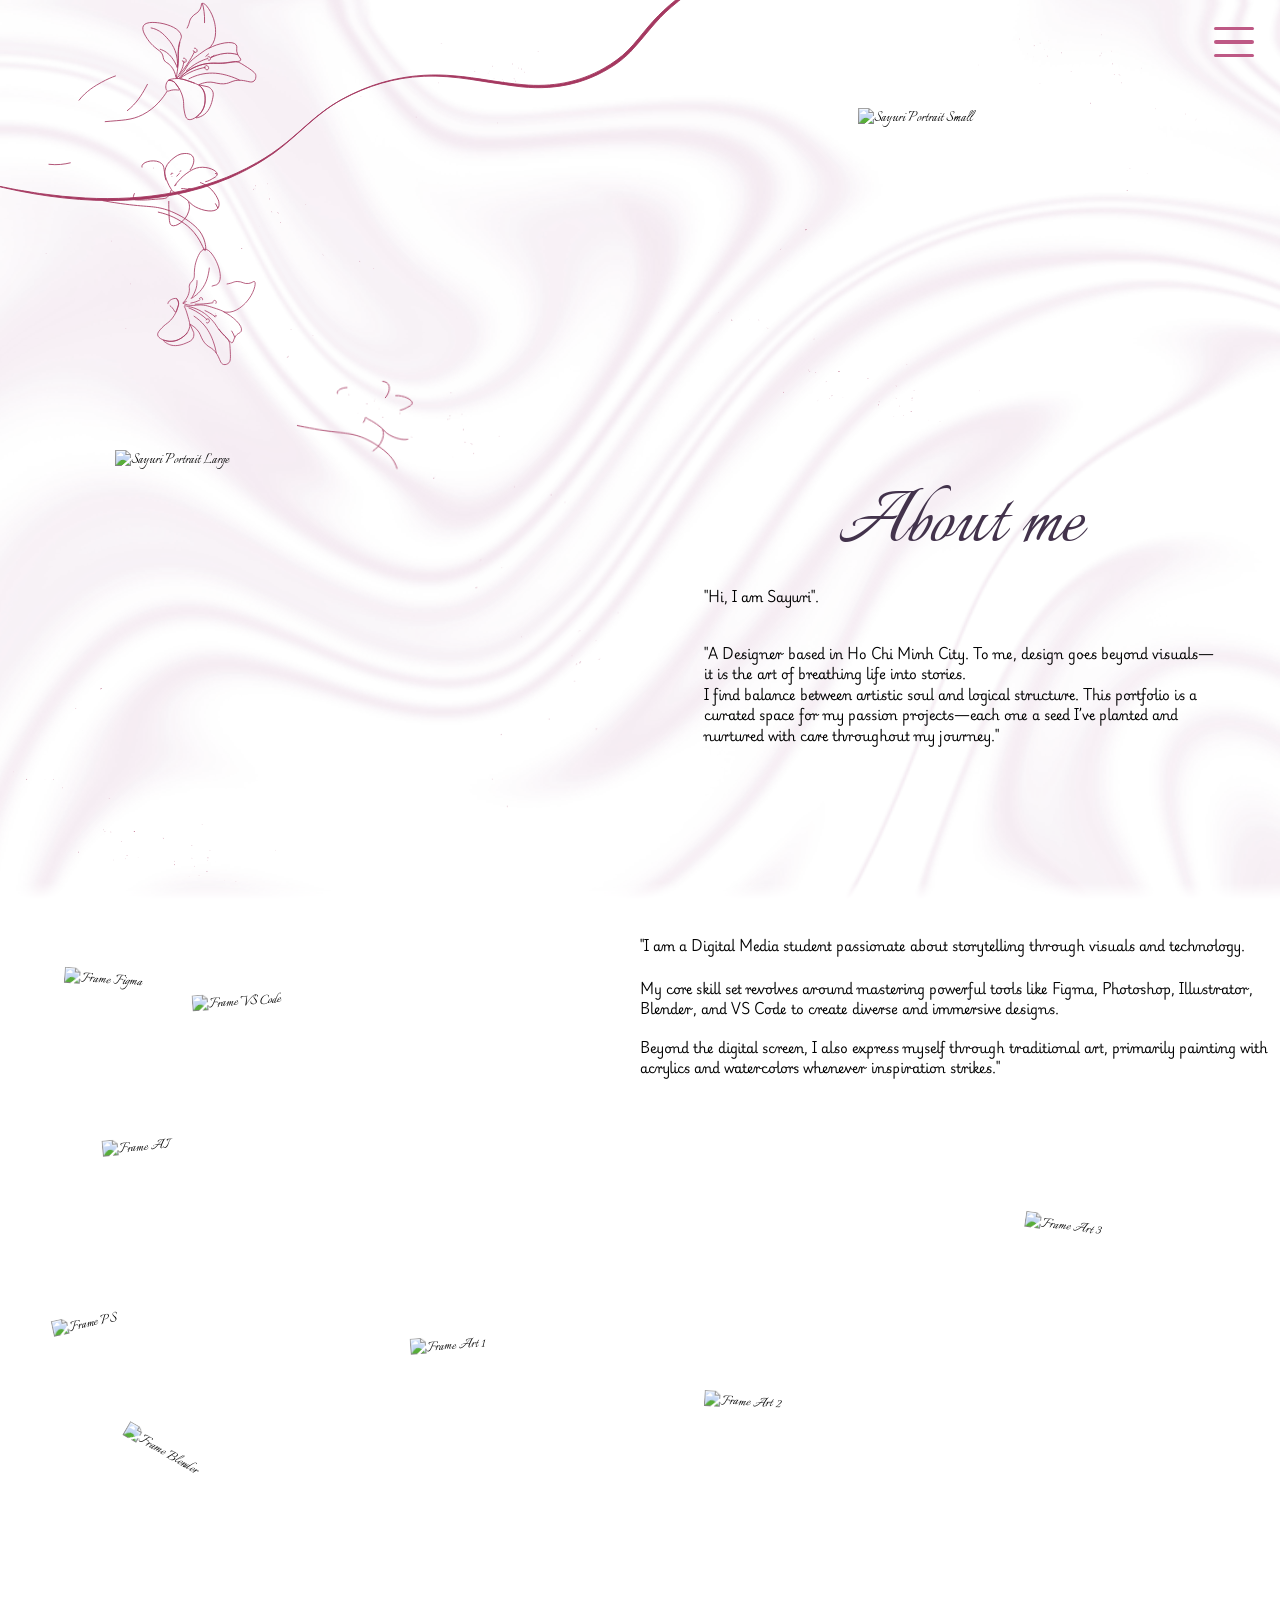
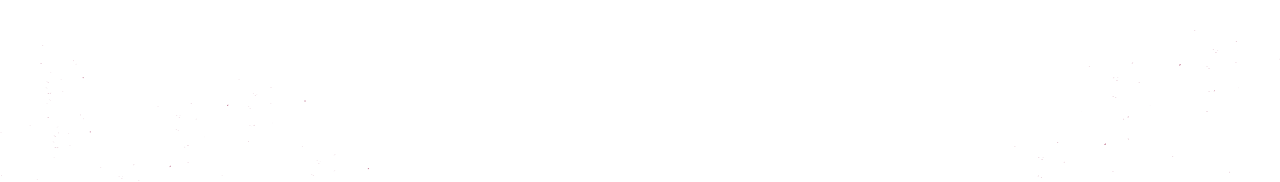
==== about.html @ 50d74273 "for showcase" ====
<!DOCTYPE html>
<html lang="en">
<head>
    <meta charset="UTF-8">
    <meta name="viewport" content="width=device-width, initial-scale=1.0">
    <title>About Sayuri - Portfolio</title>
    
    <link rel="preconnect" href="https://fonts.googleapis.com">
    <link rel="preconnect" href="https://fonts.gstatic.com" crossorigin>
    <link href="https://fonts.googleapis.com/css2?family=Italianno&family=Playwrite+US+Modern:wght@100..400&display=swap" rel="stylesheet">
    
    <link rel="stylesheet" href="about.css">
</head>
<body>
    
    <div class="flashlight"></div>
    <a href="homepage.html" class="hamburger-menu-wrapper" aria-label="Back to Homepage">
    
    <div class="burger-icon">
        <span></span>
        <span></span>
        <span></span>
    </div>

    <div class="sayuri-logo-hover">
        <svg viewBox="0 0 63 98" fill="none" xmlns="http://www.w3.org/2000/svg">
            <g id="Group 61">
                <g id="Component 1/Variant3" clip-path="url(#clip0_262_11054)">
                <path id="Vector" d="M2.6562 38.2531C2.17483 37.552 -0.704831 33.2258 0.511502 27.6526C1.57311 22.7895 5.03299 20.2736 6.02153 19.5814C11.6218 15.6411 17.9528 17.629 18.8081 17.913C27.6791 21.8798 29.7035 23.6991 29.4671 24.5821C28.9986 26.357 19.7794 23.1977 11.6992 27.7502C7.10892 30.3371 4.35821 34.588 2.6562 38.2575V38.2531Z" fill="white" stroke="#BE5985" stroke-miterlimit="10"/>
                <path id="Vector_2" d="M29.7722 24.3159C26.2221 21.3429 24.7565 18.4543 24.0774 16.3511C22.7493 12.2422 24.0946 10.1479 22.0273 7.17052C20.0545 4.32627 16.7192 3.2081 15.4212 2.77325C11.6734 1.51753 8.73357 2.1343 8.69489 1.70389C8.65191 1.25129 11.8539 0.323918 15.2407 0.230737C15.8854 0.212988 18.5502 0.168616 21.9069 1.11374C23.1877 1.47315 25.3152 2.08992 27.6748 3.60745C29.6046 4.84986 31.298 6.45169 32.1275 7.61424C33.9757 10.2056 34.0445 14.1635 32.6347 18.3966C31.9857 20.349 31.0187 22.3591 29.7722 24.3203V24.3159Z" fill="white" stroke="#BE5985" stroke-miterlimit="10"/>
                <path id="Vector_3" d="M38.1319 16.1825C39.0086 15.8098 41.0416 14.9711 43.7794 15.1131C44.4714 15.1486 46.8439 15.335 49.3066 16.7771C53.4069 19.1776 52.5086 21.9908 56.8754 26.286C60.1118 29.4675 63.0989 30.3726 62.7637 31.513C62.4671 32.5114 59.9313 32.6578 58.5602 32.5824C55.9041 32.4359 54.0043 31.2601 51.4728 29.6094C45.447 25.6781 45.3439 25.2432 43.9041 24.4978C41.3983 23.2021 37.2637 22.2126 30.3826 24.2937C30.9499 22.9625 33.1247 18.3123 38.1362 16.178L38.1319 16.1825Z" fill="white" stroke="#BE5985" stroke-miterlimit="10"/>
                <path id="Vector_4" d="M29.957 24.2582C31.3367 25.4074 33.3181 27.3243 35.0115 30.1552C36.1633 32.081 37.3539 34.0733 37.4441 36.638C37.5688 40.1167 35.6089 42.7302 34.1433 44.6826C30.2321 49.8874 26.0674 50.6684 23.9699 55.15C23.6218 55.891 22.6762 57.9143 23.1619 59.9022C23.2866 60.408 23.6089 61.3443 24.0215 62.2584C24.3825 63.0615 24.8123 63.8513 24.8467 63.838C24.9026 63.8114 23.5229 61.9123 23.0717 59.4762C22.384 55.7579 24.606 54.8349 23.9398 50.9701C23.8195 50.2824 23.3381 48.9068 22.3711 46.1558C21.8768 44.7492 21.4384 43.5911 21.1333 42.7835C20.2565 38.191 21.3267 35.1959 21.9757 33.807C23.0674 31.4686 24.8983 29.5251 27.7651 26.4812C28.6633 25.5272 29.437 24.764 29.957 24.2582Z" fill="white" stroke="#BE5985" stroke-miterlimit="10"/>
                <path id="Vector_5" d="M39.0645 24.6486C43.4829 26.2948 46.2637 30.1463 49.5301 34.6811C52.9599 39.4423 53.7164 42.1223 57.3009 43.6487C59.321 44.5051 61.2723 44.5894 61.2937 45.2506C61.3195 46.0493 58.4871 47.0077 55.8998 47.0654C53.119 47.1275 51.0258 46.138 49.6419 45.4635C48.8253 45.0686 45.6834 43.4668 42.4127 39.4866C39.9413 36.4738 40.0058 35.2846 37.8826 32.1209C36.4599 30.0043 34.1519 27.1512 30.3826 24.2981C32.4069 23.8278 35.6777 23.3885 39.0688 24.6486H39.0645Z" fill="white" stroke="#BE5985" stroke-miterlimit="10"/>
                <path id="Vector_6" d="M30.0258 33.5541C30.4427 32.9462 31.3625 31.4242 31.4097 29.2811C31.4656 26.6764 30.1891 24.8616 29.7722 24.3159C29.8582 22.8294 29.798 20.8238 29.2092 18.5608C28.9126 17.4204 28.5344 16.4221 28.1519 15.579" stroke="#BE5985" stroke-width="0.75" stroke-miterlimit="10"/>
                <path id="Vector_7" d="M38.6604 26.6232C37.7235 26.0464 36.3524 25.332 34.5859 24.8483C32.914 24.3913 31.4441 24.2892 30.3739 24.2937C30.9971 23.4284 32.5573 21.516 35.3166 20.4155C39.159 18.8847 42.5931 20.0206 43.4656 20.3357" stroke="#BE5985" stroke-width="0.75" stroke-miterlimit="10"/>
                <path id="Vector_8" d="M29.7722 24.3158C28.5817 23.9209 27.1333 23.5438 25.4613 23.3175C22.9384 22.9758 20.755 23.0956 19.1046 23.3175" stroke="#BE5985" stroke-width="0.75" stroke-miterlimit="10"/>
                <path id="Vector_9" d="M45.5044 21.0382C45.576 20.7866 45.1541 20.437 44.562 20.2573C43.9699 20.0777 43.4318 20.1359 43.3602 20.3875C43.2885 20.6391 43.7105 20.9887 44.3026 21.1684C44.8947 21.348 45.4328 21.2898 45.5044 21.0382Z" fill="#BE5985" stroke="#BE5985" stroke-width="0.75" stroke-miterlimit="10"/>
                <path id="Vector_10" d="M40.4339 27.7979C40.5562 27.5654 40.2174 27.1313 39.6771 26.8284C39.1368 26.5256 38.5997 26.4686 38.4773 26.7012C38.355 26.9338 38.6938 27.3679 39.2341 27.6707C39.7744 27.9736 40.3116 28.0305 40.4339 27.7979Z" fill="#BE5985" stroke="#BE5985" stroke-width="0.75" stroke-miterlimit="10"/>
                <path id="Vector_11" d="M29.9051 34.7026C30.2195 34.1744 30.294 33.6318 30.0715 33.4906C29.8491 33.3495 29.4139 33.6633 29.0994 34.1916C28.785 34.7198 28.7105 35.2624 28.933 35.4036C29.1554 35.5447 29.5907 35.2309 29.9051 34.7026Z" fill="#BE5985" stroke="#BE5985" stroke-width="0.75" stroke-miterlimit="10"/>
                <path id="Vector_12" d="M18.3009 23.886C18.9179 23.8285 19.3996 23.5701 19.3768 23.309C19.3539 23.0478 18.8352 22.8828 18.2182 22.9403C17.6012 22.9978 17.1195 23.2562 17.1423 23.5173C17.1652 23.7785 17.6839 23.9435 18.3009 23.886Z" fill="#BE5985" stroke="#BE5985" stroke-width="0.75" stroke-miterlimit="10"/>
                <path id="Vector_13" d="M28.2452 15.8798C28.4964 15.7978 28.5543 15.2558 28.3746 14.6694C28.1948 14.0829 27.8455 13.6741 27.5943 13.7561C27.343 13.8382 27.2851 14.3801 27.4649 14.9666C27.6446 15.553 27.994 15.9619 28.2452 15.8798Z" fill="#BE5985" stroke="#BE5985" stroke-width="0.75" stroke-miterlimit="10"/>
                <path id="Vector_14" d="M2.41113 37.9381C4.96844 42.8323 7.79652 47.8907 10.7363 52.5409C13.6504 57.3774 18.404 60.3193 22.7793 63.6073C25.1948 65.3156 27.4856 67.2369 27.9498 70.4849C28.6547 74.8866 26.2994 82.35 22.0873 84.1426C20.6303 84.684 19.3495 83.9252 18.3008 82.9135C16.7449 81.4271 16.0444 79.1685 16.0444 77.0475C16.2679 79.1197 17.0329 81.2141 18.6232 82.5364C19.5 83.2286 20.5186 83.9119 21.6232 83.5037C24.5372 82.3988 26.222 77.6732 26.6948 74.7269C27.4942 69.7395 25.9856 67.3567 22.0272 64.6899C17.6045 61.3399 12.6833 58.1673 9.89394 53.1044C7.08735 48.3211 4.52575 43.0852 2.41113 37.9381Z" fill="#BE5985"/>
                <path id="Vector_15" d="M2.67338 37.9647C0.601742 44.8113 1.80518 51.791 6.34386 57.2399C8.42839 59.9288 10.6462 62.498 13.1261 64.8009C15.533 67.0461 18.4384 69.3002 21.0301 70.9775C26.5058 73.8261 29.9656 80.5574 28.5258 86.8227C27.2149 92.9771 21.6447 97.8625 15.5244 97.9956C11.5573 98.0932 7.67194 96.1009 5.00289 93.1501C7.82237 95.8213 11.6304 97.5918 15.4986 97.3078C23.1791 96.8552 29.3381 88.6198 27.245 80.8724C26.3209 77.1141 23.7035 73.9371 20.4112 72.1223C17.5401 70.232 14.8195 68.1022 12.331 65.6972C9.83813 63.3144 7.62037 60.6388 5.58742 57.8433C4.56879 56.4456 3.60174 54.968 2.88828 53.3485C0.71349 48.5519 0.829536 42.8101 2.67767 37.9647H2.67338Z" fill="#BE5985"/>
                </g>
                </g>
                <defs>
                <clipPath id="clip0_262_11054">
                <rect width="63" height="98" fill="white"/>
                </clipPath>
                </defs>
        </svg>
    </div>
</a>
    
    <main class="about-container">
        
        <div class="element body-flower">
           <svg width="989" height="293" viewBox="0 0 989 293" fill="none" xmlns="http://www.w3.org/2000/svg">
<path id="body-flower" d="M965.458 1.47363C956.301 2.29227 947.168 3.3671 938.085 4.79492C933.548 5.42708 925.916 6.81478 921.297 7.67383H921.294C865.755 18.3165 812.275 41.6508 769.735 78.4844C760.994 85.8027 753.541 94.11 746.335 102.627C739.121 111.153 732.166 119.874 724.389 128.076C723.787 128.664 722.91 129.497 722.04 130.321C721.179 131.137 720.323 131.946 719.758 132.498C718.83 133.253 715.792 135.865 714.835 136.654L714.828 136.66C713.745 137.586 712.6 138.336 711.427 139.235L707.977 141.772C674.198 164.395 637.489 171.063 597.27 165.672L597.265 165.671C580.385 163.574 563.652 160.452 546.765 158.058C530.433 155.742 514.023 154.119 497.417 154.812L495.814 154.886C464.632 156.14 433.919 165.447 406.679 180.232C390.249 188.945 376.371 200.944 362.679 213.113C348.973 225.294 335.459 237.641 319.708 247.133H319.707L319.695 247.141C307.803 254.772 295.066 261.254 282.116 267.016C198.788 302.488 102.768 295.979 16.3613 273.818C16.8841 273.944 17.3916 274.068 17.8828 274.186L17.8906 274.188L17.8984 274.188C25.618 275.774 39.4534 278.572 47.1045 280.101L47.1162 280.103L47.127 280.104C52.0069 280.852 67.1068 283.405 72.3232 284.221L72.3389 284.223C80.372 285.235 89.5577 286.333 97.6768 287.298L97.6943 287.3C106.168 288.007 114.662 288.608 123.131 289.238V289.239H123.143C187.893 292.556 255.15 282.847 311.791 250.478C323.368 244.061 334.254 236.528 344.528 228.266L346.575 226.604C353.643 220.8 360.432 214.619 367.308 208.579C374.186 202.537 381.161 196.628 388.629 191.336C389.525 190.733 390.836 189.833 392.144 188.938C392.798 188.489 393.451 188.041 394.052 187.631L395.644 186.552C396.569 185.992 397.915 185.161 399.256 184.333C400.608 183.498 401.956 182.666 402.872 182.114L402.871 182.113C442.166 159.725 484.632 150.135 529.955 154.355L529.962 154.356C542.706 155.372 555.334 157.293 567.977 159.223C580.613 161.151 593.263 163.087 606.024 164.125C637.523 167.073 668.033 161.683 695.48 145.858L695.479 145.857C705.253 140.386 714.299 133.81 722.132 125.943L722.133 125.941C729.926 118.065 736.648 109.043 743.937 100.474L743.938 100.471C758.44 83.1719 775.949 68.362 794.9 55.8828H794.901L794.904 55.8809C827.375 34.1379 864.293 19.1807 902.564 10.4951L904.389 10.0859C924.454 5.61266 944.91 2.84323 965.458 1.47363Z" fill="#A53860" stroke="#A53860"/>
</svg>
        </div>

        <div class="portrait-container">
            <img src="Assets/About/IMG_7096 1.png" alt="Sayuri Portrait Small" class="portrait img-small">
            <img src="Assets/About/IMG_7099 1.png" alt="Sayuri Portrait Large" class="portrait img-large">
        </div>

        <div class="content-wrapper">
            <h1 class="title">About me</h1>
            <div class="bio-text">
                <p>"Hi, I am Sayuri".</p>
                <p>"A Designer based in Ho Chi Minh City. To me, design goes beyond visuals—it is the art of breathing life into stories.</p>
                <p>I find balance between artistic soul and logical structure. This portfolio is a curated space for my passion projects—each one a seed I’ve planted and nurtured with care throughout my journey."</p>
                
            </div>
        </div>
        <div class="element flower flower-3">
            <svg width="307" height="232" viewBox="0 0 307 232" fill="none" xmlns="http://www.w3.org/2000/svg">
                <g id="flower-3">
                    <path id="Vector" d="M200.4 107.348C197.96 106.018 197.56 100.098 200.02 96.0181C201.9 92.9081 208.03 95.3181 209.88 98.0481C212.82 102.378 215.28 104.348 214.65 105.478C214.11 106.448 212.07 105.408 207.92 105.868C203.14 106.398 201.99 108.218 200.39 107.338L200.4 107.348Z" fill="#A53860" stroke="#A53860" stroke-miterlimit="10"/>
                    <path id="Vector_2" d="M214.77 92.1881C218.2 92.3981 221.4 93.4081 227.79 95.4381C234.26 97.4881 237.55 98.5581 239.86 100.648C243.32 103.768 244.71 107.748 245.34 110.338C245.95 113.278 247.71 123.578 241.5 132.018C237.75 137.118 230.33 142.558 226 140.418C223.53 139.198 222.74 135.838 221.53 130.688C220.35 125.648 220.77 123.268 220.22 119.238C219.74 115.698 218.5 110.768 215.06 104.998C214.31 103.768 213.16 102.028 211.56 100.068C209.75 97.8581 208.81 96.7281 207.3 95.8981C204.15 94.1581 201.13 94.9981 201.08 94.6081C201.01 94.0481 207.16 91.7281 214.77 92.1981V92.1881Z" fill="#F9C5D5" stroke="#A53860" stroke-miterlimit="10"/>
                    <path id="Vector_3" d="M237.32 98.698C241.25 99.408 245.18 100.108 249.1 100.818C250.56 101.438 252.96 102.748 254.45 105.328C256.23 108.398 255.67 111.478 254.76 116.158C254.14 119.308 252.38 128.308 246.17 133.658C244.29 135.278 242.29 136.318 241.14 136.848C239 137.838 236.03 138.788 235.74 138.248C235.5 137.798 237.31 136.698 239.36 134.578C239.73 134.198 242.44 131.348 244.21 127.428C246.42 122.528 246.22 118.038 246.09 114.868C245.97 112.148 245.88 110.008 244.86 107.428C242.94 102.568 239.2 99.858 237.32 98.688V98.698Z" fill="#F9C5D5" stroke="#A53860" stroke-miterlimit="10"/>
                    <path id="Vector_4" d="M238.04 98.6081C240.18 97.4881 243.52 96.0081 247.8 95.3281C254.56 94.2581 257.17 96.1981 263.6 96.5781C275.79 97.3081 276.47 90.9281 288.6 91.5581C296.28 91.9581 300.79 94.7681 303.93 91.8581C305.77 90.1481 306.3 87.2681 305.86 85.0681C305.46 83.0681 304.15 81.1381 295.45 75.9481C289.42 72.3581 286.41 70.5581 284.53 70.0881C278.66 68.6381 277.08 70.9881 265.55 71.9181C257.86 72.5381 257.5 71.5781 250.94 72.4081C242.93 73.4181 237.07 75.6581 235.94 76.0981C225.54 80.1481 218.27 86.9081 213.78 92.1181C215.16 92.2781 217.33 92.5781 219.96 93.1481C222.57 93.7181 224.37 94.2781 230.37 96.1781C233.87 97.2881 236.6 98.1581 238.03 98.6181L238.04 98.6081Z" fill="#F9C5D5" stroke="#A53860" stroke-miterlimit="10"/>
                    <path id="Vector_5" d="M286.63 91.488C283.27 89.938 278.6 88.068 272.85 86.628C268.2 85.458 260.05 83.478 249.98 84.358C237.87 85.418 228.56 90.128 222.97 93.658" stroke="#A53860" stroke-miterlimit="10"/>
                    <path id="Vector_6" d="M244.98 77.5681C241.02 78.4281 236.26 79.8081 231.12 82.0981C224.06 85.2381 218.62 89.028 214.77 92.198" stroke="#A53860" stroke-miterlimit="10"/>
                    <path id="Vector_7" d="M245.119 75.6977C246.064 75.0533 247.564 75.3789 248.435 76.656C249.306 77.933 249.061 79.4487 248.116 80.0933C247.171 80.7379 245.67 80.4121 244.799 79.1351C243.929 77.858 244.173 76.3423 245.119 75.6977Z" fill="#A53860" stroke="#A53860"/>
                    <path id="Vector_8" d="M210.04 90.3281C209.72 88.5381 209.11 86.1781 207.84 83.5981C205.61 79.0581 202.59 76.3881 201.89 75.7981C198.8 73.1481 197.88 73.7981 196.01 71.5981C193.52 68.6881 194.57 66.8581 192.69 63.3481C190.69 59.6281 188.46 59.7181 182.73 54.8681C181.23 53.5981 177.69 50.5681 174.74 46.5181C172.28 43.1581 166.57 35.3381 168.95 30.4281C172 24.1181 186.66 26.0781 189.9 26.5181C199.03 27.7381 213.54 32.4781 214.9 41.0081C215.33 43.7181 214.01 44.1581 212.72 50.2681C211.22 57.3581 211.96 61.7081 212.08 68.1281C212.18 73.3281 211.9 80.8781 210.04 90.3181V90.3281Z" fill="#F9C5D5" stroke="#A53860" stroke-miterlimit="10"/>
                    <path id="Vector_9" d="M221.27 31.6681C224.86 24.1681 223.32 23.0181 226 18.8581C229.74 13.0581 233.74 13.7581 236.35 7.92807C238.26 3.64807 237.08 1.11807 238.42 0.58807C241.39 -0.60193 250.94 10.4481 254.25 23.7981C254.97 26.6881 258.86 42.3781 250.54 52.2881C248.26 54.9981 247.98 53.8181 240.24 59.8281C232.02 66.2181 227.91 69.4081 224.6 74.3781C221.1 79.6381 220.42 83.4881 215.1 88.1381C213.26 89.7481 211.54 90.8581 210.36 91.5481C211.33 86.1681 211.82 81.3881 212.05 77.3381C212.19 74.8281 212.23 72.5881 212.21 70.6581C212.17 64.7681 211.68 64.1181 211.99 59.3081C212.28 54.8181 212.83 47.4381 216.65 39.6281C218.58 35.6781 219.09 36.2581 221.27 31.6781V31.6681Z" fill="#F9C5D5" stroke="#A53860" stroke-miterlimit="10"/>
                    <path id="Vector_10" d="M211.63 79.778C210.89 77.848 209.71 75.198 207.89 72.288C205.99 69.258 203.2 64.7981 197.89 61.3081C193.66 58.5281 189.35 57.3581 185.97 56.8781" stroke="#A53860" stroke-miterlimit="10"/>
                    <path id="Vector_11" d="M211.46 78.5281C211.65 73.2981 211.17 64.3281 206.25 55.1481C203.23 49.5081 199.61 45.8081 197.55 43.7281C193.99 40.1381 190.37 36.4781 184.43 34.1881C178.6 31.9381 173.1 31.9881 169.14 32.5181" stroke="#A53860" stroke-miterlimit="10"/>
                    <path id="Vector_12" d="M231.47 58.9081C229.42 63.6081 226.76 68.8681 223.3 74.4081C219.1 81.1381 214.72 86.6681 210.75 91.0881" stroke="#A53860" stroke-miterlimit="10"/>
                    <path id="Vector_13" d="M219.07 70.5281C218.93 73.0481 218.46 76.4381 217.1 80.2181C215.19 85.5381 212.35 89.2981 210.36 91.5281" stroke="#A53860" stroke-miterlimit="10"/>
                    <path id="Vector_14" d="M230.537 55.3792C231.482 54.7347 232.982 55.0604 233.853 56.3374C234.724 57.6144 234.479 59.1302 233.534 59.7748C232.589 60.4194 231.088 60.0935 230.217 58.8165C229.347 57.5394 229.591 56.0237 230.537 55.3792Z" fill="#A53860" stroke="#A53860"/>
                    <path id="Vector_15" d="M217.907 67.8004C218.852 67.156 220.353 67.4817 221.224 68.7587C222.094 70.0357 221.85 71.5514 220.904 72.1961C219.959 72.8406 218.459 72.5148 217.588 71.2378C216.717 69.9607 216.962 68.445 217.907 67.8004Z" fill="#A53860" stroke="#A53860"/>
                    <path id="Vector_16" d="M248.05 54.7781C259.5 47.9081 276.97 43.8381 281.08 49.4381C283.08 52.1681 280.32 55.0181 283.13 60.5781C285 64.2781 287.64 65.8181 287.02 67.4781C286.51 68.8581 284.22 69.0681 280.87 69.4581C266.15 71.1681 272.81 71.2881 261.33 71.9981C255.74 72.3481 252.86 72.3781 251.12 72.4681C244.3 72.8281 234.47 75.2081 221.77 84.4181C217.61 88.2481 215.23 90.5381 214.58 91.3181C214.48 91.4381 214.26 91.7181 213.88 91.8881C213.39 92.1181 213.01 91.9981 211.81 91.9181C210.74 91.8481 210.66 91.9181 210.61 91.8281C210.29 91.2481 214.82 89.1781 218.39 84.7181C219.39 83.4681 219.19 83.4481 221.75 79.2681C223.54 76.3581 225.26 73.5581 226.72 71.5981C227.59 70.4181 229.57 68.1781 238.86 61.1881C243.41 57.7681 245.76 56.1381 248.06 54.7581L248.05 54.7781Z" fill="#F9C5D5" stroke="#A53860" stroke-miterlimit="10"/>
                    <path id="Vector_17" d="M248.11 66.6481C239.65 69.4581 233.91 73.0881 230.17 75.9581C227.57 77.9581 225.31 80.0681 216.11 87.6481C214.09 89.3081 212.43 90.6681 211.31 91.5781" stroke="#A53860" stroke-miterlimit="10"/>
                    <path id="Vector_18" d="M247.233 65.102C247.981 64.3956 249.298 64.4487 250.175 65.3764C251.051 66.3043 251.03 67.6232 250.282 68.3299C249.534 69.0366 248.216 68.9828 247.339 68.0549C246.463 67.1269 246.485 65.8087 247.233 65.102Z" fill="#A53860" stroke="#A53860"/>
                    <g id="Vector_19">
                        <mask id="path-19-inside-1_100_4202" fill="white">
                        <path d="M283.34 60.9981C272.38 57.8881 260.9 60.4481 251.04 65.6681L250.99 65.5881C259.91 58.6481 273.02 57.3481 283.34 60.9981Z"/>
                        </mask>
                        <path d="M283.34 60.9981C272.38 57.8881 260.9 60.4481 251.04 65.6681L250.99 65.5881C259.91 58.6481 273.02 57.3481 283.34 60.9981Z" fill="black"/>
                        <path d="M283.34 60.9981L283.067 61.9601L283.673 60.0553L283.34 60.9981ZM251.04 65.6681L250.192 66.198L250.685 66.9874L251.508 66.5519L251.04 65.6681ZM250.99 65.5881L250.376 64.7988L249.664 65.3528L250.142 66.118L250.99 65.5881ZM283.34 60.9981L283.613 60.036C272.33 56.8345 260.58 59.4859 250.572 64.7843L251.04 65.6681L251.508 66.5519C261.22 61.4102 272.43 58.9417 283.067 61.9601L283.34 60.9981ZM251.04 65.6681L251.888 65.1382L251.838 65.0582L250.99 65.5881L250.142 66.118L250.192 66.198L251.04 65.6681ZM250.99 65.5881L251.604 66.3773C260.218 59.6754 272.961 58.3879 283.007 61.9408L283.34 60.9981L283.673 60.0553C273.079 56.3082 259.602 57.6207 250.376 64.7988L250.99 65.5881Z" fill="#A53860" mask="url(#path-19-inside-1_100_4202)"/>
                    </g>
                    <path id="Vector_20" d="M248.652 60.9769C247.289 62.2855 245.91 63.5926 244.503 64.8676C245.861 63.5324 247.173 62.1856 248.652 60.9769Z" fill="black" stroke="#A53860"/>
                    <path id="Vector_21" d="M238.71 0.788086C240.44 6.35809 242.13 14.0581 242.12 23.2681C242.1 39.1881 236.98 51.4381 233.6 58.0481" stroke="#A53860" stroke-miterlimit="10"/>
                    <path id="Vector_22" d="M200.4 107.348C195.39 116.258 186.62 128.718 171.83 136.908C156.69 145.298 144.6 144.028 119.84 147.898C96.77 151.508 76.22 157.468 66.2 161.338C49.68 167.718 22.17 183.728 -2 230.978" stroke="#A53860" stroke-width="2" stroke-miterlimit="10"/>
                    <path id="Vector_23" d="M94.68 122.588C103.36 110.608 113.75 104.308 121.18 99.808C129.31 94.878 136.73 91.818 142.22 89.908C137.9 92.928 131.18 98.188 124.68 106.198C113.9 119.468 113.25 128.518 103.02 140.098C99.04 144.608 92.36 150.898 81.5 156.368C82.57 148.158 85.56 135.168 94.68 122.588Z" fill="white" stroke="#A53860" stroke-miterlimit="10"/>
                    <path id="Vector_24" d="M152.91 132.998C164.3 123.558 169.91 112.788 173.93 105.088C178.32 96.6581 180.89 89.0581 182.44 83.4481C179.7 87.9581 174.89 94.9981 167.32 102.008C154.78 113.628 145.79 114.858 134.89 125.818C130.65 130.088 124.8 137.148 120.05 148.348C128.18 146.748 140.94 142.928 152.91 133.008V132.998Z" fill="white" stroke="#A53860" stroke-miterlimit="10"/>
                    <path id="Vector_25" d="M61.1099 200.278C75.8499 201.508 87.3999 197.748 95.6599 195.058C104.7 192.118 111.86 188.488 116.89 185.568C111.78 186.868 103.41 188.528 93.0999 188.238C76.0099 187.758 68.7299 182.338 53.2799 182.538C47.2599 182.618 38.1399 183.568 26.9099 188.228C33.8299 192.778 45.6199 198.978 61.1099 200.278Z" fill="white" stroke="#A53860" stroke-miterlimit="10"/>
                </g>
            </svg>
        </div>

        <div class="element flower flower-4">
            <svg viewBox="0 0 325 205" fill="none" xmlns="http://www.w3.org/2000/svg">
                <g id="flower-4-g">
                    <path id="Vector" d="M213.33 111.236C213.08 108.476 217.77 104.836 222.52 104.606C226.15 104.436 227.56 110.876 226.33 113.926C224.37 118.776 224.11 121.916 222.82 122.026C221.72 122.126 221.44 119.846 218.75 116.656C215.64 112.986 213.49 113.036 213.33 111.226V111.236Z" stroke="#A53860" stroke-miterlimit="10"/>
                    <path id="Vector_2" d="M233.92 114.706C235.66 117.666 236.6 120.886 238.48 127.326C240.39 133.846 241.33 137.166 240.89 140.256C240.23 144.866 237.7 148.246 235.9 150.206C233.8 152.356 226.24 159.556 215.76 159.106C209.43 158.836 200.78 155.716 200.15 150.926C199.79 148.196 202.14 145.666 205.74 141.786C209.27 137.996 211.48 137.016 214.52 134.316C217.19 131.946 220.59 128.166 223.46 122.096C224.06 120.796 224.87 118.866 225.6 116.446C226.43 113.706 226.84 112.306 226.69 110.586C226.38 106.996 224 104.966 224.3 104.706C224.73 104.336 230.08 108.146 233.94 114.726L233.92 114.706Z" fill="#FFEDFA" stroke="#A53860" stroke-miterlimit="10"/>
                    <path id="Vector_3" d="M241.09 137.056C242.69 140.716 244.29 144.366 245.9 148.026C246.2 149.586 246.45 152.306 245.14 154.986C243.58 158.176 240.71 159.436 236.32 161.276C233.36 162.516 224.9 166.076 217 163.896C214.61 163.236 212.63 162.156 211.55 161.496C209.54 160.276 207.09 158.336 207.37 157.796C207.61 157.346 209.53 158.236 212.43 158.756C212.95 158.846 216.83 159.516 221.07 158.796C226.37 157.906 229.99 155.236 232.54 153.356C234.73 151.736 236.46 150.466 238.03 148.186C240.99 143.886 241.16 139.266 241.08 137.056H241.09Z" fill="#FFEDFA" stroke="#A53860" stroke-miterlimit="10"/>
                    <path id="Vector_4" d="M241.57 137.606C243.7 138.756 246.79 140.706 249.73 143.876C254.39 148.886 254.23 152.136 257.5 157.696C263.69 168.226 269.37 165.226 275.61 175.656C279.56 182.256 279.74 187.556 283.91 188.546C286.35 189.126 289.05 187.956 290.62 186.366C292.06 184.916 292.93 182.756 292.39 172.636C292.02 165.626 291.83 162.126 291.17 160.306C289.1 154.626 286.27 154.626 279.07 145.566C274.27 139.526 274.86 138.696 270.52 133.706C265.21 127.616 260.09 124.006 259.1 123.316C249.94 116.946 240.28 114.676 233.45 113.856C234.08 115.086 235.05 117.056 236.04 119.566C237.03 122.056 237.56 123.856 239.33 129.896C240.36 133.416 241.16 136.176 241.58 137.616L241.57 137.606Z" fill="#FFEDFA" stroke="#A53860" stroke-miterlimit="10"/>
                    <path id="Vector_5" d="M274.57 173.976C273.98 170.316 272.93 165.406 270.92 159.826C269.3 155.306 266.4 147.446 260.05 139.576C252.42 130.116 243.32 125.006 237.27 122.346" stroke="#A53860" stroke-miterlimit="10"/>
                    <path id="Vector_6" d="M262.91 131.636C259.99 128.826 256.19 125.656 251.42 122.656C244.88 118.546 238.7 116.146 233.92 114.706" stroke="#A53860" stroke-miterlimit="10"/>
                    <path id="Vector_7" d="M261.486 132.376C262.061 130.941 263.456 130.299 264.518 130.724C265.579 131.15 266.145 132.577 265.571 134.012C264.996 135.447 263.601 136.089 262.539 135.663C261.477 135.238 260.911 133.811 261.486 132.376Z" fill="#A53860" stroke="#A53860"/>
                    <path id="Vector_8" d="M232.83 109.746C234.14 108.486 235.76 106.656 237.19 104.166C239.72 99.7862 240.25 95.7862 240.35 94.8762C240.83 90.8362 239.78 90.4262 240.55 87.6562C241.58 83.9662 243.69 83.8162 245.55 80.3062C247.53 76.5762 246.2 74.7662 247.04 67.3162C247.26 65.3662 247.8 60.7362 249.51 56.0262C250.93 52.1162 254.24 43.0162 259.64 42.2462C266.58 41.2562 273.12 54.5262 274.57 57.4562C278.64 65.7162 282.8 80.4062 276.48 86.2862C274.47 88.1562 273.37 87.3062 267.57 89.6362C260.85 92.3462 257.65 95.3762 252.39 99.0662C248.13 102.046 241.71 106.026 232.83 109.746Z" fill="#FFEDFA" stroke="#A53860" stroke-miterlimit="10"/>
                    <path id="Vector_9" d="M287.8 86.3663C296.02 85.1663 296.12 83.2463 301.07 83.1463C307.97 83.0163 309.62 86.7262 315.92 85.6362C320.54 84.8462 321.98 82.4462 323.17 83.2562C325.81 85.0562 321.96 99.1463 312.72 109.336C310.72 111.536 299.86 123.526 287 122.136C283.48 121.756 284.31 120.866 275 117.786C265.11 114.516 260.17 112.886 254.2 112.906C247.88 112.926 244.31 114.516 237.49 112.696C235.12 112.066 233.25 111.256 232.02 110.666C237.03 108.476 241.27 106.216 244.76 104.146C246.92 102.856 248.8 101.646 250.39 100.556C255.26 97.2363 255.53 96.4662 259.69 94.0462C263.58 91.7862 270.01 88.1262 278.62 86.9462C282.97 86.3462 282.78 87.0862 287.79 86.3562L287.8 86.3663Z" fill="#FFEDFA" stroke="#A53860" stroke-miterlimit="10"/>
                    <path id="Vector_10" d="M242.48 105.186C243.67 103.496 245.21 101.046 246.62 97.9062C248.08 94.6462 250.23 89.8362 250.16 83.4862C250.11 78.4262 248.68 74.1962 247.19 71.1262" stroke="#A53860" stroke-miterlimit="10"/>
                    <path id="Vector_11" d="M243.42 104.346C247.87 101.586 255.05 96.1862 259.92 86.9862C262.92 81.3362 263.97 76.2662 264.55 73.4062C265.55 68.4562 266.56 63.4062 265.15 57.1962C263.77 51.1062 260.66 46.5562 258.01 43.5762" stroke="#A53860" stroke-miterlimit="10"/>
                    <path id="Vector_12" d="M270.86 110.016C265.82 110.926 259.96 111.656 253.44 111.876C245.51 112.146 238.48 111.586 232.59 110.756" stroke="#A53860" stroke-miterlimit="10"/>
                    <path id="Vector_13" d="M254.31 106.196C252.14 107.486 249.06 108.986 245.17 109.966C239.69 111.346 234.98 111.086 232.02 110.676" stroke="#A53860" stroke-miterlimit="10"/>
                    <path id="Vector_14" d="M270.231 108.927C270.805 107.492 272.2 106.85 273.262 107.276C274.324 107.701 274.89 109.128 274.315 110.563C273.741 111.998 272.346 112.64 271.284 112.214C270.222 111.789 269.656 110.362 270.231 108.927Z" fill="#A53860" stroke="#A53860"/>
                    <path id="Vector_15" d="M252.883 105.383C253.458 103.948 254.853 103.306 255.915 103.732C256.977 104.157 257.543 105.584 256.968 107.019C256.393 108.454 254.999 109.096 253.937 108.67C252.875 108.245 252.309 106.818 252.883 105.383Z" fill="#A53860" stroke="#A53860"/>
                    <path id="Vector_16" d="M283.53 121.486C295.62 127.156 308.74 139.396 306.37 145.926C305.22 149.106 301.31 148.406 298.26 153.836C296.23 157.456 296.42 160.496 294.69 160.916C293.26 161.256 291.81 159.486 289.61 156.916C279.99 145.646 283.6 151.246 276.61 142.116C273.2 137.666 271.57 135.296 270.52 133.906C266.42 128.446 258.96 121.606 244.24 116.206C238.74 114.886 235.52 114.186 234.51 114.086C234.35 114.066 234 114.046 233.64 113.826C233.18 113.546 233.06 113.166 232.46 112.126C231.92 111.196 231.82 111.166 231.86 111.086C232.16 110.496 236.41 113.106 242.1 113.576C243.69 113.706 243.6 113.526 248.49 113.326C251.91 113.186 255.18 113.056 257.63 113.176C259.09 113.246 262.06 113.636 273.04 117.456C278.42 119.326 281.08 120.366 283.51 121.506L283.53 121.486Z" fill="#FFEDFA" stroke="#A53860" stroke-miterlimit="10"/>
                    <path id="Vector_17" d="M273.71 128.156C266.66 122.706 260.45 119.956 255.98 118.456C252.87 117.406 249.86 116.716 238.44 113.296C235.94 112.546 233.88 111.926 232.51 111.506" stroke="#A53860" stroke-miterlimit="10"/>
                    <path id="Vector_18" d="M272.117 128.307C272.399 127.062 273.506 126.344 274.509 126.572C275.513 126.799 276.203 127.923 275.921 129.168C275.64 130.413 274.533 131.129 273.529 130.902C272.526 130.675 271.836 129.552 272.117 128.307Z" fill="#A53860" stroke="#A53860"/>
                    <g id="Vector_19">
                        <mask id="path-19-inside-1_100_4228" fill="white">
                        <path d="M298.05 154.246C294.52 143.416 286 135.306 276.16 130.036L276.2 129.946C286.93 133.486 295.32 143.636 298.05 154.246Z"/>
                        </mask>
                        <path d="M298.05 154.246C294.52 143.416 286 135.306 276.16 130.036L276.2 129.946C286.93 133.486 295.32 143.636 298.05 154.246Z" fill="black"/>
                        <path d="M298.05 154.246L297.099 154.556L299.018 153.997L298.05 154.246ZM276.16 130.036L275.246 129.63L274.869 130.479L275.688 130.918L276.16 130.036ZM276.2 129.946L276.513 128.997L275.654 128.713L275.286 129.54L276.2 129.946ZM298.05 154.246L299.001 153.936C295.367 142.788 286.621 134.504 276.632 129.155L276.16 130.036L275.688 130.918C285.379 136.108 293.673 144.045 297.099 154.556L298.05 154.246ZM276.16 130.036L277.074 130.442L277.114 130.352L276.2 129.946L275.286 129.54L275.246 129.63L276.16 130.036ZM276.2 129.946L275.887 130.896C286.249 134.315 294.424 144.167 297.081 154.495L298.05 154.246L299.018 153.997C296.216 143.105 287.611 132.658 276.513 128.997L276.2 129.946Z" fill="#A53860" mask="url(#path-19-inside-1_100_4228)"/>
                    </g>
                    <path id="Vector_20" d="M273.093 124.134C275 124.526 276.895 124.872 278.77 125.444C276.879 125.032 274.98 124.605 273.093 124.134Z" fill="black" stroke="#A53860"/>
                    <path id="Vector_21" d="M323.15 83.6262C319.49 88.1662 314.04 93.8662 306.39 98.9862C293.16 107.846 280.14 110.426 272.77 111.296" stroke="#A53860" stroke-miterlimit="10"/>
                    <path id="Vector_22" d="M213.33 111.236C203.14 112.046 187.9 111.706 172.86 103.996C157.46 96.1062 151.77 85.3662 134.75 66.9562C116.36 47.0762 106.7 37.5762 93.69 29.9162C81.23 22.5762 66.8 18.5762 37.93 10.5762C22.08 6.1862 8.79002 3.0362 -0.47998 0.976196" stroke="#A53860" stroke-width="2" stroke-miterlimit="10"/>
                    <path id="Vector_23" d="M195.13 177.636C193.18 171.206 189.57 161.576 182.67 151.466C173.44 137.956 165.95 134.766 155.48 125.976C151.99 123.046 148.17 119.496 143.84 114.736C135.02 105.026 123.8 92.6662 116.68 73.8562C110.37 57.1562 109.8 53.4162 101.79 42.0062C96.8701 34.9862 91.8601 29.9162 88.3801 26.7162" stroke="#A53860" stroke-width="2" stroke-miterlimit="10"/>
                    <path id="Vector_24" d="M159.65 142.836C163.85 157.026 162.52 169.096 161.56 177.726C160.51 187.176 158.41 194.926 156.58 200.436C156.82 195.166 156.74 186.636 154.36 176.606C150.41 159.966 143.63 153.936 140.69 138.776C139.54 132.866 138.62 123.746 140.91 111.796C146.77 117.646 155.24 127.936 159.66 142.836H159.65Z" fill="white" stroke="#A53860" stroke-miterlimit="10"/>
                    <path id="Vector_25" d="M141.74 31.9562C156.53 32.4862 167.54 37.5962 175.42 41.2562C184.04 45.2562 190.72 49.7162 195.37 53.2062C190.45 51.3062 182.34 48.6562 172.07 47.7262C155.04 46.1662 147.17 50.6762 131.85 48.6362C125.89 47.8462 116.94 45.8062 106.35 39.8462C113.77 36.1562 126.21 31.3962 141.75 31.9562H141.74Z" fill="white" stroke="#A53860" stroke-miterlimit="10"/>
                    <path id="Vector_26" d="M165.56 86.0961C179.75 90.2861 191.82 88.9461 200.45 87.9861C209.9 86.9361 217.64 84.8261 223.16 82.9861C217.89 83.2261 209.36 83.1561 199.32 80.7861C182.68 76.8561 176.65 70.0761 161.48 67.1361C155.57 65.9961 146.45 65.0761 134.5 67.3761C140.36 73.2261 150.65 81.6961 165.56 86.0961Z" fill="white" stroke="#A53860" stroke-miterlimit="10"/>
                    <path id="Vector_27" d="M58.53 47.4061C65.73 60.3361 75.29 67.8261 82.12 73.1761C89.6 79.0361 96.61 82.9561 101.84 85.5061C97.91 81.9861 91.87 75.9662 86.36 67.2462C77.23 52.7862 77.67 43.7261 68.89 31.0061C65.47 26.0561 59.6 19.0161 49.46 12.2861C49.55 20.5661 50.97 33.8161 58.53 47.3961V47.4061Z" fill="white" stroke="#A53860" stroke-miterlimit="10"/>
                </g>
            </svg>
        </div>
        <div class="element flower flower-5">
            <svg width="436" height="233" viewBox="0 0 436 233" fill="none" xmlns="http://www.w3.org/2000/svg">
                <g id="flower-5-group">
                    <path id="Vector_f5_1" d="M116.488 54.0642C120.928 54.8747 127.924 56.0993 136.537 57.3276C168.358 61.8466 173.82 59.5321 189.537 64.5677C190.657 64.9235 207.798 70.5916 221.485 83.2236C224.514 86.0108 228.429 90.1303 230.997 96.4177C233.691 103.017 234.24 110.394 232.979 110.795C231.231 111.348 228.565 97.7096 215.94 85.5562C211.413 81.1957 207.286 78.6623 204.306 76.8524C191.673 69.175 179.84 67.0213 173.373 65.9144C169.784 65.299 162.008 64.5669 146.466 63.1041C141.931 62.6738 138.906 62.4137 134.762 61.4543C126.758 59.5872 120.57 56.49 116.488 54.0642Z" fill="white" stroke="#A53860" stroke-width="0.75" stroke-miterlimit="10"/>
                    <path id="Vector_f5_2" d="M194.944 41.9061C195.006 43.936 198.596 44.0122 206.792 49.2434C216.028 55.1335 215.541 57.6341 222.015 61.1771C230.45 65.7881 243.262 68.1044 247.357 62.79C248.265 61.609 249.353 59.2779 248.328 54.639C247.255 51.8301 242.051 39.0057 228.996 34.1397C213.21 28.2465 194.799 37.2762 194.944 41.9061Z" fill="#F9C5D5" stroke="#A53860" stroke-miterlimit="10"/>
                    <path id="Vector_f5_3" d="M233.054 32.6953C236.723 31.8613 239.502 30.2884 241.261 29.1065C245.868 26.9015 246.686 25.1307 246.675 23.9907C246.641 19.9307 236.136 15.1719 226.577 16.3822C221.558 17.0175 218.08 19.1513 214.942 21.0746C204.978 27.1753 198.169 37.2026 198.169 37.2026C206.384 32.1938 212.803 31.4969 217.193 31.8022C222.444 32.1766 226.646 34.1421 233.064 32.6853L233.054 32.6953Z" fill="#F9C5D5" stroke="#A53860" stroke-miterlimit="10"/>
                    <path id="Vector_f5_4" d="M213.848 55.1058C216.253 59.8632 214.629 65.065 214.061 66.8856C210.952 76.8489 199.69 84.731 194.747 82.1563C192.156 80.809 192.02 74.9592 191.737 63.2595C191.486 52.7897 191.367 44.8498 194.766 43.5962C195.416 43.3555 196.166 43.3747 200.628 45.77C208.393 49.9317 212.275 52.0175 213.838 55.1058L213.848 55.1058Z" fill="#F9C5D5" stroke="#A53860" stroke-miterlimit="10"/>
                    <path id="Vector_f5_5" d="M215.633 19.4239C220.427 13.4588 221.29 6.68789 218.416 3.26096C216.103 0.503436 211.863 0.497966 209.893 0.500073C203.593 0.496811 199.067 4.16165 196.439 6.30446C194.241 8.08681 190.165 11.3912 188.19 16.5833C183.663 28.4481 193.736 40.6174 194.287 41.2668C196.663 37.6442 199.888 33.3808 204.174 29.0462C208.229 24.9419 212.216 21.7976 215.643 19.4339L215.633 19.4239Z" fill="#F9C5D5" stroke="#A53860" stroke-miterlimit="10"/>
                    <path id="Vector_f5_6" d="M161.297 16.432C161.036 15.5223 161.185 14.6221 161.394 14.0519C163.219 9.14995 177.476 6.45469 183.572 12.0682C187.386 15.5741 185.23 19.7764 188.972 30.1524C190.897 35.4804 193.302 39.4778 194.944 41.926C183.23 38.1386 178.235 33.1539 175.871 29.1664C174.568 26.9578 173.786 24.5887 170.973 22.4517C166.89 19.356 162.2 19.551 161.297 16.452L161.297 16.432Z" fill="#F9C5D5" stroke="#A53860" stroke-miterlimit="10"/>
                    <path id="Vector_f5_7" d="M194.094 42.297C193.677 44.6174 192.67 47.8585 190.003 50.1313C187.275 52.4542 185.284 51.6464 172.386 52.8402C171.096 52.9616 165.596 53.4774 158.306 53.3852C153.616 53.3302 152.606 53.0713 151.995 52.272C149.742 49.3244 154.493 40.9493 160.508 36.1029C162.396 34.5809 169.34 28.9834 175.852 30.9765C179.213 32.0029 179.726 34.2223 185.37 37.9163C188.882 40.2125 192.064 41.5591 194.084 42.307L194.094 42.297Z" fill="#F9C5D5" stroke="#A53860" stroke-miterlimit="10"/>
                    <path id="Vector_f5_8" d="M213.994 41.4657C211.493 40.7783 207.662 40.0624 203.023 40.5374C200.123 40.8305 197.694 41.5131 195.834 42.1951" stroke="#A53860" stroke-width="0.75" stroke-miterlimit="10"/>
                    <path id="Vector_f5_9" d="M213.032 41.0147C213.078 40.8296 213.287 40.5949 213.804 40.4557C214.303 40.3216 214.984 40.3145 215.716 40.4962C216.448 40.6778 217.046 41.0018 217.424 41.3535C217.817 41.7184 217.892 42.0235 217.846 42.2086C217.8 42.3938 217.591 42.6293 217.073 42.7686C216.574 42.9026 215.894 42.9099 215.162 42.7284C214.43 42.5467 213.832 42.2226 213.453 41.8708C213.06 41.5057 212.986 41.1998 213.032 41.0147Z" fill="#A53860" stroke="#A53860"/>
                    <path id="Vector_f5_10" d="M194.088 24.851C194.14 24.1597 194.353 23.5708 194.629 23.1774C194.913 22.7735 195.2 22.6499 195.408 22.6657C195.615 22.6817 195.88 22.8475 196.099 23.2893C196.312 23.7201 196.433 24.3344 196.381 25.0258C196.328 25.7173 196.115 26.3068 195.839 26.7004C195.556 27.1039 195.269 27.2277 195.061 27.2121C194.854 27.1963 194.588 27.0304 194.369 26.5884C194.156 26.1575 194.035 25.5425 194.088 24.851Z" fill="#A53860" stroke="#A53860"/>
                    <path id="Vector_f5_11" d="M204.004 22.8864C202.415 24.3081 200.388 26.4602 198.591 29.4421C196.235 33.3547 195.309 37.0457 194.901 39.4461" stroke="#A53860" stroke-width="0.75" stroke-miterlimit="10"/>
                    <path id="Vector_f5_12" d="M204.008 21.3502C204.365 20.8585 204.786 20.5149 205.155 20.3432C205.542 20.1633 205.76 20.2133 205.85 20.2788C205.94 20.3444 206.055 20.5369 206.003 20.96C205.954 21.364 205.756 21.8699 205.399 22.3615C205.041 22.8533 204.621 23.1981 204.251 23.3699C203.865 23.5496 203.647 23.4989 203.557 23.4335C203.467 23.3681 203.351 23.1763 203.403 22.7531C203.452 22.3489 203.65 21.842 204.008 21.3502Z" fill="#A53860" stroke="#A53860"/>
                    <path id="Vector_f5_13" d="M247.366 62.79C246.243 60.0312 244.42 56.6232 241.456 53.3163C240.515 52.2673 236.2 47.612 228.767 44.6399C224.455 42.9145 220.505 42.3187 217.474 42.152" stroke="#A53860" stroke-width="0.75" stroke-miterlimit="10"/>
                    <path id="Vector_f5_14" d="M246.675 23.9908C244.734 23.1729 241.783 22.186 238.083 21.94C235.643 21.7726 232.753 21.9257 228.394 23.0703C220.516 25.1488 213.87 28.9059 209.333 31.9507" stroke="#A53860" stroke-width="0.75" stroke-miterlimit="10"/>
                    <path id="Vector_f5_15" d="M202.905 80.4876C203.283 78.6072 203.79 75.8567 204.287 72.5161C205.409 64.9349 205.965 61.1443 205.481 58.0149C205.099 55.6053 203.572 49.5169 194.906 43.4161" stroke="#A53860" stroke-width="0.75" stroke-miterlimit="10"/>
                    <path id="Vector_f5_16" d="M152.495 51.8415C158.658 45.2049 164.525 42.3186 168.873 40.934C175.341 38.8671 185.37 37.9064 185.37 37.9064" stroke="#A53860" stroke-width="0.75" stroke-miterlimit="10"/>
                    <path id="Vector_f5_17" d="M174.298 17.1082C175.598 17.3568 177.598 17.9246 179.55 19.3425C181.892 21.05 183.004 23.1588 183.575 24.2282C185.72 28.2259 188.956 33.8425 193.063 40.9881" stroke="#A53860" stroke-width="0.75" stroke-miterlimit="10"/>
                    <path id="Vector_f5_18" d="M305.885 52.1774C317.719 55.6948 327.275 51.8646 337.4 47.7837C344.337 44.9863 345.156 43.3354 345.214 42.2754C345.42 38.5252 336.557 34.9746 331.795 33.6497C327.104 32.3447 323.014 32.2791 320.314 32.422C316.494 32.7161 312.235 33.2806 307.656 34.2555C299.948 35.9038 293.42 38.2908 288.203 40.6463C291.136 43.9832 296.942 49.527 305.885 52.1875L305.885 52.1774Z" fill="#FFEDFA" stroke="#A53860" stroke-width="0.75" stroke-miterlimit="10"/>
                    <path id="Vector_f5_19" d="M316.513 69.186C319.754 70.2126 324.846 71.2271 330.494 69.7311C334.033 68.7973 336.571 67.1946 338.63 65.9124C342.767 63.318 345.654 60.4349 347.482 58.3529C340.294 51.5006 334.773 50.3765 331.063 50.6205C326.554 50.9153 323.826 53.2882 316.917 53.8256C312.727 54.1501 309.267 53.6238 307.066 53.1661C310.222 58.5128 313.368 63.8494 316.523 69.196L316.513 69.186Z" fill="#FFEDFA" stroke="#A53860" stroke-width="0.75" stroke-miterlimit="10"/>
                    <path id="Vector_f5_20" d="M315.348 67.5373C317.564 72.9149 317.299 77.5552 316.846 84.2157C316.393 90.8562 315.517 103.657 311.088 104.502C309.068 104.894 307.056 102.656 304.633 99.9588C300.278 95.1234 298.773 90.895 296.889 86.997C290.305 73.3541 283.444 72.6914 284.117 65.9407C284.542 61.6403 287.392 61.2272 289.144 54.5353C290.409 49.704 290.115 45.3843 289.631 42.4148C293.406 46.9108 296.988 48.8269 299.599 49.7341C301.37 50.3523 302.73 50.5208 304.611 51.7788C306.883 53.2963 308.005 55.1351 309.868 58.2631C313.455 64.2793 315.248 67.2974 315.348 67.5473L315.348 67.5373Z" fill="#FFEDFA" stroke="#A53860" stroke-width="0.75" stroke-miterlimit="10"/>
                    <path id="Vector_f5_21" d="M294.915 83.6691C295.84 88.3681 292.004 92.7322 287.929 97.2466C283.095 102.592 274.863 109.701 272.651 107.983C271.95 107.444 272.089 106.194 272.327 104.583C273.836 94.5216 276.204 91.9491 276.898 86.5283C277.889 78.8073 274.087 76.2814 276.631 71.1686C278.138 68.147 280.776 66.4042 282.675 65.4222C283.066 66.2717 283.697 67.5611 284.609 69.0401C287.113 73.1074 289.065 74.2853 291.779 78.1724C293.682 80.9004 294.633 82.2594 294.905 83.6691L294.915 83.6691Z" fill="#FFEDFA" stroke="#A53860" stroke-width="0.75" stroke-miterlimit="10"/>
                    <path id="Vector_f5_22" d="M304.096 34.6393C305.175 33.8781 308.373 31.4347 308.569 27.8545C308.628 26.6844 308.406 24.8646 303.54 19.4098C298.184 13.4156 294.469 9.25956 291.38 10.2929C289.361 10.975 288.524 13.5559 288.235 14.4762C286.919 18.5676 289.373 22.045 289.663 22.4547C290.394 23.6239 292.038 26.6022 291.982 30.7022C291.917 35.3623 289.72 38.5746 288.912 39.6355C293.97 37.9701 299.038 36.2947 304.096 34.6293L304.096 34.6393Z" fill="#FFEDFA" stroke="#A53860" stroke-width="0.75" stroke-miterlimit="10"/>
                    <path id="Vector_f5_23" d="M275.5 39.2592C276.805 43.9978 276.22 47.1792 276.143 49.8992C276.066 52.6993 275.674 60.1297 271.362 67.5944C269.006 71.6669 266.838 73.2092 267.398 73.9886C268.37 75.3276 275.496 71.9299 280.083 68.895C282.731 67.1422 283.8 65.9911 284.15 65.6007C284.769 64.91 286.097 63.3086 288.381 57.2262C290.016 52.8644 290.834 50.6335 291.001 47.9834C291.158 45.4232 291.153 41.2332 289.853 40.8946C288.813 40.6257 288.115 43.1364 286.106 43.9886C284.157 44.8307 281.576 44.9927 275.5 39.2592Z" fill="#FFEDFA" stroke="#A53860" stroke-width="0.75" stroke-miterlimit="10"/>
                    <path id="Vector_f5_24" d="M287.917 41.1983C287.872 39.6404 290.166 37.8646 290 37.2592C289.831 36.6028 286.808 38.0044 283.222 38.3079C279.86 38.5894 276.965 38.1464 275 38.1404C277.564 42.425 280.554 44.8353 282.091 45.6743C283.506 46.4474 284.587 46.7451 285.693 46.5218C287.471 46.1716 289.17 44.5313 289.018 43.1816C288.907 42.2202 287.94 42.0579 287.917 41.1983Z" fill="#A53860" stroke="#A53860" stroke-width="0.75" stroke-miterlimit="10"/>
                    <path id="Vector_f5_25" d="M304.75 47.0187C300.818 45.9029 297.767 44.6962 295.666 43.7884C293.135 42.6911 288.973 40.6956 288.973 40.6956" stroke="#A53860" stroke-width="0.75" stroke-miterlimit="10"/>
                    <path id="Vector_f5_26" d="M309.19 48.177C309.445 47.3022 308.371 46.2196 306.79 45.7591C305.21 45.2986 303.723 45.6345 303.468 46.5094C303.213 47.3843 304.287 48.4668 305.867 48.9273C307.447 49.3878 308.935 49.0519 309.19 48.177Z" fill="#A53860"/>
                    <path id="Vector_f5_27" d="M344.944 42.0357C341.834 42.239 337.305 42.4938 331.825 42.6597C324.435 42.8776 324.545 42.6675 316.485 42.8361C305.955 43.0674 304.016 43.4795 299.265 42.7945C295.014 42.1791 291.633 41.1327 289.482 40.375" stroke="#A53860" stroke-width="0.75" stroke-miterlimit="10"/>
                    <path id="Vector_f5_28" d="M347.472 58.3429C345.102 59.0255 341.983 59.7488 338.264 60.1328C331.804 60.7997 326.624 60.1252 323.873 59.6482C316.812 58.4157 311.279 55.9317 307.577 53.8756" stroke="#A53860" stroke-width="0.75" stroke-miterlimit="10"/>
                    <g id="Vector_f5_29">
                        <path d="M281.033 68.5139C282.657 73.0521 283.161 76.9016 283.314 79.5414C283.528 83.2112 283.171 86.0616 282.656 90.0821C282.14 94.1027 281.892 96.103 281.144 98.2838C280.337 100.645 278.571 104.486 274.395 108.421" fill="#FFEDFA"/>
                        <path d="M281.033 68.5139C282.657 73.0521 283.161 76.9016 283.314 79.5414C283.528 83.2112 283.171 86.0616 282.656 90.0821C282.14 94.1027 281.892 96.103 281.144 98.2838C280.337 100.645 278.571 104.486 274.395 108.421" stroke="#A53860" stroke-width="0.75" stroke-miterlimit="10"/>
                    </g>
                    <path id="Vector_f5_30" d="M290.551 11.1138C294.505 15.0095 296.49 18.9074 297.482 21.3264C298.926 24.8448 300.38 28.3933 299.054 32.3347C298.037 35.3858 295.829 37.2581 294.55 38.1695" stroke="#A53860" stroke-width="0.75" stroke-miterlimit="10"/>
                    <path id="Vector_f5_31" d="M387.452 124.25C395.098 129.382 407.096 127.869 409.301 122.687C411.156 118.315 406.098 111.2 400.285 108.166C394.102 104.943 386.143 105.851 379.547 110.489C379.759 112.138 380.928 119.877 387.452 124.25Z" fill="#FFCEDF" stroke="#A53860" stroke-miterlimit="10"/>
                    <g id="Vector_f5_32">
                        <mask id="path-33-inside-1_208_1259" fill="white">
                            <path d="M318.284 78.8841C329.955 80.2716 341.2 84.6195 350.707 91.5294C360.264 98.2292 369.961 104.699 380.087 110.518L380.198 110.588L380.228 110.718C381.374 116.667 385.33 122.312 391.422 123.876C397.293 125.5 403.864 125.853 409.311 122.687C403.924 126.002 397.254 125.87 391.302 124.286C388.291 123.499 385.48 121.752 383.537 119.284C381.564 116.836 380.311 113.888 379.658 110.838L379.798 111.028C369.662 105.229 359.905 98.7596 350.338 92.0798C345.564 88.7549 340.541 85.8103 335.069 83.7761C329.647 81.7019 323.955 80.348 318.194 79.6241L318.284 78.8841Z"/>
                        </mask>
                        <path d="M318.284 78.8841C329.955 80.2716 341.2 84.6195 350.707 91.5294C360.264 98.2292 369.961 104.699 380.087 110.518L380.198 110.588L380.228 110.718C381.374 116.667 385.33 122.312 391.422 123.876C397.293 125.5 403.864 125.853 409.311 122.687C403.924 126.002 397.254 125.87 391.302 124.286C388.291 123.499 385.48 121.752 383.537 119.284C381.564 116.836 380.311 113.888 379.658 110.838L379.798 111.028C369.662 105.229 359.905 98.7596 350.338 92.0798C345.564 88.7549 340.541 85.8103 335.069 83.7761C329.647 81.7019 323.955 80.348 318.194 79.6241L318.284 78.8841Z" fill="#231F20"/>
                        <path d="M318.284 78.8841L318.402 77.8911L317.41 77.7732L317.291 78.7644L318.284 78.8841ZM350.707 91.5294L350.119 92.3383L350.126 92.3433L350.133 92.3482L350.707 91.5294ZM380.087 110.518L380.623 109.674L380.605 109.662L380.586 109.651L380.087 110.518ZM380.198 110.588L381.172 110.362L381.079 109.963L380.733 109.744L380.198 110.588ZM380.228 110.718L381.21 110.529L381.206 110.51L381.202 110.492L380.228 110.718ZM391.422 123.876L391.688 122.912L391.679 122.91L391.67 122.907L391.422 123.876ZM409.311 122.687L409.835 123.538L408.808 121.822L409.311 122.687ZM391.302 124.286L391.559 123.32L391.555 123.318L391.302 124.286ZM383.537 119.284L384.323 118.666L384.316 118.657L383.537 119.284ZM379.658 110.838L380.462 110.244L378.68 111.048L379.658 110.838ZM379.798 111.028L379.301 111.896L380.602 110.434L379.798 111.028ZM350.338 92.0798L350.91 91.2599L350.909 91.2592L350.338 92.0798ZM335.069 83.7761L334.712 84.7102L334.72 84.7134L335.069 83.7761ZM318.194 79.6241L317.202 79.5045L317.083 80.4923L318.07 80.6163L318.194 79.6241ZM318.284 78.8841L318.166 79.8771C329.67 81.2448 340.753 85.5308 350.119 92.3383L350.707 91.5294L351.295 90.7205C341.647 83.7083 330.24 79.2984 318.402 77.8911L318.284 78.8841ZM350.707 91.5294L350.133 92.3482C359.701 99.0558 369.426 105.545 379.589 111.385L380.087 110.518L380.586 109.651C370.497 103.853 360.827 97.4025 351.281 90.7105L350.707 91.5294ZM380.087 110.518L379.552 111.362L379.662 111.432L380.198 110.588L380.733 109.744L380.623 109.674L380.087 110.518ZM380.198 110.588L379.223 110.814L379.254 110.944L380.228 110.718L381.202 110.492L381.172 110.362L380.198 110.588ZM380.228 110.718L379.246 110.907C380.441 117.11 384.597 123.157 391.173 124.844L391.422 123.876L391.67 122.907C386.063 121.468 382.307 116.224 381.21 110.529L380.228 110.718ZM391.422 123.876L391.155 124.84C397.14 126.495 404.029 126.913 409.813 123.551L409.311 122.687L408.808 121.822C403.698 124.792 397.447 124.504 391.688 122.912L391.422 123.876ZM409.311 122.687L408.786 121.835C403.73 124.948 397.379 124.868 391.559 123.32L391.302 124.286L391.045 125.252C397.129 126.871 404.119 127.057 409.835 123.538L409.311 122.687ZM391.302 124.286L391.555 123.318C388.739 122.583 386.12 120.95 384.323 118.666L383.537 119.284L382.751 119.903C384.839 122.555 387.844 124.416 391.049 125.254L391.302 124.286ZM383.537 119.284L384.316 118.657C382.459 116.353 381.263 113.555 380.636 110.629L379.658 110.838L378.68 111.048C379.36 114.22 380.67 117.32 382.758 119.912L383.537 119.284ZM379.658 110.838L378.853 111.433L378.994 111.622L379.798 111.028L380.602 110.434L380.462 110.244L379.658 110.838ZM379.798 111.028L380.295 110.16C370.195 104.382 360.466 97.9314 350.91 91.2599L350.338 92.0798L349.765 92.8997C359.344 99.5877 369.129 106.076 379.301 111.896L379.798 111.028ZM350.338 92.0798L350.909 91.2592C346.096 87.9064 340.996 84.9125 335.417 82.8388L335.069 83.7761L334.72 84.7134C340.086 86.7081 345.033 89.6034 349.766 92.9004L350.338 92.0798ZM335.069 83.7761L335.426 82.8421C329.922 80.7365 324.151 79.3648 318.319 78.6319L318.194 79.6241L318.07 80.6163C323.759 81.3312 329.371 82.6673 334.712 84.7101L335.069 83.7761ZM318.194 79.6241L319.187 79.7438L319.276 79.0037L318.284 78.8841L317.291 78.7644L317.202 79.5045L318.194 79.6241Z" fill="#A53860" mask="url(#path-33-inside-1_208_1259)"/>
</g>
<g id="Vector_33">
<mask id="path-35-inside-2_208_1259" fill="white">
<path d="M408.781 123.467C404.408 120.402 399.695 117.837 394.763 115.832C389.801 113.898 384.63 112.483 379.668 110.498L379.687 110.448C389.92 113.217 400.454 116.866 408.781 123.467Z"/>
</mask>
<path d="M408.781 123.467C404.408 120.402 399.695 117.837 394.763 115.832C389.801 113.898 384.63 112.483 379.668 110.498L379.687 110.448C389.92 113.217 400.454 116.866 408.781 123.467Z" fill="#231F20"/>
<path d="M408.781 123.467L408.207 124.286L409.403 122.684L408.781 123.467ZM394.763 115.832L395.14 114.906L395.133 114.903L395.127 114.901L394.763 115.832ZM379.668 110.498L378.739 110.128L378.369 111.056L379.296 111.427L379.668 110.498ZM379.687 110.448L379.949 109.483L379.089 109.25L378.759 110.078L379.687 110.448ZM408.781 123.467L409.355 122.648C404.92 119.54 400.142 116.939 395.14 114.906L394.763 115.832L394.387 116.759C399.249 118.735 403.896 121.264 408.207 124.286L408.781 123.467ZM394.763 115.832L395.127 114.901C392.617 113.922 390.059 113.077 387.531 112.235C384.995 111.391 382.489 110.55 380.039 109.57L379.668 110.498L379.296 111.427C381.809 112.432 384.369 113.29 386.899 114.133C389.439 114.978 391.947 115.807 394.4 116.764L394.763 115.832ZM379.668 110.498L380.596 110.869L380.616 110.819L379.687 110.448L378.759 110.078L378.739 110.128L379.668 110.498ZM379.687 110.448L379.426 111.414C389.634 114.176 400.001 117.783 408.16 124.251L408.781 123.467L409.403 122.684C400.908 115.95 390.207 112.259 379.949 109.483L379.687 110.448Z" fill="#A53860" mask="url(#path-35-inside-2_208_1259)"/>
</g>
<g id="Vector_34">
<mask id="path-37-inside-3_208_1259" fill="white">
<path d="M408.771 122.997C397.872 124.009 385.319 121.552 379.998 110.888L380.038 110.858C386.489 121.131 397.461 123.519 408.771 122.987L408.771 122.997Z"/>
</mask>
<path d="M408.771 122.997C397.872 124.009 385.319 121.552 379.998 110.888L380.038 110.858C386.489 121.131 397.461 123.519 408.771 122.987L408.771 122.997Z" fill="#231F20"/>
<path d="M408.771 122.997L408.863 123.993L409.772 123.909L409.771 122.996L408.771 122.997ZM379.998 110.888L379.397 110.089L378.731 110.589L379.103 111.335L379.998 110.888ZM380.038 110.858L380.885 110.326L380.306 109.405L379.437 110.059L380.038 110.858ZM408.771 122.987L409.771 122.986L409.77 121.939L408.724 121.988L408.771 122.987ZM408.771 122.997L408.678 122.002C397.887 123.003 385.924 120.524 380.893 110.442L379.998 110.888L379.103 111.335C384.715 122.581 397.857 125.015 408.863 123.993L408.771 122.997ZM379.998 110.888L380.599 111.687L380.639 111.657L380.038 110.858L379.437 110.059L379.397 110.089L379.998 110.888ZM380.038 110.858L379.191 111.39C385.929 122.12 397.372 124.525 408.818 123.986L408.771 122.987L408.724 121.988C397.551 122.514 387.049 120.142 380.885 110.326L380.038 110.858ZM408.771 122.987L407.771 122.988L407.771 122.998L408.771 122.997L409.771 122.996L409.771 122.986L408.771 122.987Z" fill="#A53860" mask="url(#path-37-inside-3_208_1259)"/>
</g>
<g id="Vector_35">
<mask id="path-39-inside-4_208_1259" fill="white">
<path d="M408.411 122.828C404.279 111.502 390.883 106.296 379.857 110.508L379.837 110.458C390.572 105.167 404.909 111.561 408.411 122.818L408.411 122.828Z"/>
</mask>
<path d="M408.411 122.828C404.279 111.502 390.883 106.296 379.857 110.508L379.837 110.458C390.572 105.167 404.909 111.561 408.411 122.818L408.411 122.828Z" fill="#231F20"/>
<path d="M408.411 122.828L407.471 123.17L409.411 122.827L408.411 122.828ZM379.857 110.508L378.929 110.88L379.296 111.793L380.214 111.442L379.857 110.508ZM379.837 110.458L379.395 109.561L378.565 109.971L378.909 110.83L379.837 110.458ZM408.411 122.818L409.411 122.817L409.411 122.665L409.366 122.521L408.411 122.818ZM408.411 122.828L409.35 122.485C405.006 110.578 390.989 105.185 379.501 109.574L379.857 110.508L380.214 111.442C390.777 107.407 403.551 112.426 407.471 123.17L408.411 122.828ZM379.857 110.508L380.786 110.136L380.766 110.086L379.837 110.458L378.909 110.83L378.929 110.88L379.857 110.508ZM379.837 110.458L380.28 111.355C385.34 108.861 391.295 109.102 396.436 111.349C401.578 113.596 405.804 117.807 407.456 123.115L408.411 122.818L409.366 122.521C407.515 116.572 402.822 111.957 397.237 109.516C391.65 107.075 385.07 106.764 379.395 109.561L379.837 110.458ZM408.411 122.818L407.411 122.819L407.411 122.829L408.411 122.828L409.411 122.827L409.411 122.817L408.411 122.818Z" fill="#A53860" mask="url(#path-39-inside-4_208_1259)"/>
</g>
<path id="Vector_36" d="M330.613 200.151C323.578 213.499 321.805 229.911 326.236 230.596C329.976 231.172 338.235 220.583 342.755 210.848C347.544 200.493 348.812 189.572 346.094 182.355C344.435 183.436 336.621 188.775 330.613 200.161L330.613 200.151Z" fill="#FFCEDF" stroke="#A53860" stroke-miterlimit="10"/>
<g id="Vector_37">
<mask id="path-42-inside-5_208_1259" fill="white">
<path d="M326.348 232.036C330.519 224.141 334.23 216.007 337.411 207.674C340.523 199.311 343.103 190.748 346.234 182.384L346.284 182.404C341.223 199.45 335.191 216.656 326.358 232.046L326.348 232.036Z"/>
</mask>
<path d="M326.348 232.036C330.519 224.141 334.23 216.007 337.411 207.674C340.523 199.311 343.103 190.748 346.234 182.384L346.284 182.404C341.223 199.45 335.191 216.656 326.358 232.046L326.348 232.036Z" fill="#231F20"/>
<path d="M326.348 232.036L325.463 231.569L325.118 232.222L325.641 232.744L326.348 232.036ZM337.411 207.674L338.346 208.031L338.349 208.023L337.411 207.674ZM346.234 182.384L346.605 181.455L345.656 181.078L345.298 182.034L346.234 182.384ZM346.284 182.404L347.243 182.689L347.503 181.813L346.655 181.475L346.284 182.404ZM326.358 232.046L325.651 232.754L326.575 233.676L327.225 232.544L326.358 232.046ZM326.348 232.036L327.232 232.503C331.421 224.574 335.15 216.403 338.346 208.031L337.411 207.674L336.477 207.317C333.311 215.611 329.617 223.708 325.463 231.569L326.348 232.036ZM337.411 207.674L338.349 208.023C339.911 203.824 341.339 199.577 342.763 195.348C344.189 191.115 345.612 186.899 347.171 182.735L346.234 182.384L345.298 182.034C343.726 186.234 342.293 190.481 340.868 194.71C339.441 198.944 338.023 203.161 336.474 207.325L337.411 207.674ZM346.234 182.384L345.864 183.313L345.914 183.333L346.284 182.404L346.655 181.475L346.605 181.455L346.234 182.384ZM346.284 182.404L345.326 182.12C340.271 199.142 334.266 216.26 325.49 231.548L326.358 232.046L327.225 232.544C336.117 217.053 342.174 199.758 347.243 182.689L346.284 182.404ZM326.358 232.046L327.064 231.338L327.054 231.328L326.348 232.036L325.641 232.744L325.651 232.754L326.358 232.046Z" fill="#A53860" mask="url(#path-42-inside-5_208_1259)"/>
</g>
<g id="Vector_38">
<mask id="path-44-inside-6_208_1259" fill="white">
<path d="M326.917 231.705C327.598 214.054 333.399 196.098 345.705 183.105L345.745 183.135C333.96 197.068 328.028 213.684 326.917 231.705Z"/>
</mask>
<path d="M326.917 231.705C327.598 214.054 333.399 196.098 345.705 183.105L345.745 183.135C333.96 197.068 328.028 213.684 326.917 231.705Z" fill="#231F20"/>
<path d="M326.917 231.705L325.918 231.667L327.915 231.767L326.917 231.705ZM345.705 183.105L346.304 182.304L345.591 181.771L344.979 182.417L345.705 183.105ZM345.745 183.135L346.509 183.781L347.194 182.97L346.344 182.334L345.745 183.135ZM326.917 231.705L327.916 231.744C328.591 214.268 334.333 196.567 346.431 183.793L345.705 183.105L344.979 182.417C332.465 195.63 326.606 213.841 325.918 231.667L326.917 231.705ZM345.705 183.105L345.106 183.906L345.146 183.936L345.745 183.135L346.344 182.334L346.304 182.304L345.705 183.105ZM345.745 183.135L344.982 182.489C333.041 196.606 327.041 213.435 325.919 231.644L326.917 231.705L327.915 231.767C329.014 213.933 334.879 197.529 346.509 183.781L345.745 183.135Z" fill="#A53860" mask="url(#path-44-inside-6_208_1259)"/>
</g>
<g id="Vector_39">
<mask id="path-46-inside-7_208_1259" fill="white">
<path d="M327.147 231.115C339.035 219.912 349.802 199.241 346.185 182.635C346.977 184.634 347.189 187.104 347.282 189.333C347.408 204.553 338.196 221.143 327.157 231.115L327.147 231.115Z"/>
</mask>
<path d="M327.147 231.115C339.035 219.912 349.802 199.241 346.185 182.635C346.977 184.634 347.189 187.104 347.282 189.333C347.408 204.553 338.196 221.143 327.157 231.115L327.147 231.115Z" fill="#EC7FA9"/>
<path d="M327.147 231.115L326.461 230.387L324.624 232.118L327.148 232.115L327.147 231.115ZM346.185 182.635L347.114 182.266L345.208 182.847L346.185 182.635ZM347.282 189.333L348.282 189.325L348.282 189.309L348.281 189.292L347.282 189.333ZM327.157 231.115L327.158 232.115L327.542 232.115L327.827 231.857L327.157 231.115ZM327.147 231.115L327.832 231.843C333.879 226.145 339.621 218.062 343.399 209.297C347.173 200.541 349.031 191 347.162 182.422L346.185 182.635L345.208 182.847C346.957 190.876 345.239 199.973 341.562 208.505C337.889 217.028 332.302 224.882 326.461 230.387L327.147 231.115ZM346.185 182.635L345.255 183.003C345.979 184.83 346.19 187.148 346.283 189.375L347.282 189.333L348.281 189.292C348.189 187.059 347.975 184.438 347.114 182.266L346.185 182.635ZM347.282 189.333L346.282 189.342C346.405 204.205 337.373 220.539 326.486 230.373L327.157 231.115L327.827 231.857C339.019 221.747 348.411 204.902 348.282 189.325L347.282 189.333ZM327.157 231.115L327.155 230.115L327.145 230.115L327.147 231.115L327.148 232.115L327.158 232.115L327.157 231.115Z" fill="#A53860" mask="url(#path-46-inside-7_208_1259)"/>
</g>
<path id="Vector_40" d="M317.554 79.1348L348.244 106.902C353.5 113.166 355.867 118.924 357.03 122.573C361.817 137.637 357.202 151.902 352.487 166.497C350.185 173.61 347.751 179.233 346.095 182.784" stroke="#A53860" stroke-miterlimit="10"/>
<g id="Vector_41">
<mask id="path-49-inside-8_208_1259" fill="white">
<path d="M355.062 207.785C365.032 189.064 370.655 164.018 365.102 143.214C363.355 136.026 360.017 129.109 356.341 122.843C360.647 128.929 363.835 135.815 365.822 143.023C371.414 163.157 365.293 190.084 355.062 207.795L355.062 207.785Z"/>
</mask>
<path d="M355.062 207.785C365.032 189.064 370.655 164.018 365.102 143.214C363.355 136.026 360.017 129.109 356.341 122.843C360.647 128.929 363.835 135.815 365.822 143.023C371.414 163.157 365.293 190.084 355.062 207.795L355.062 207.785Z" fill="#231F20"/>
<path d="M355.062 207.785L354.179 207.315L354.061 207.535L354.062 207.786L355.062 207.785ZM365.102 143.214L364.131 143.45L364.133 143.461L364.136 143.472L365.102 143.214ZM356.341 122.843L357.157 122.266L355.478 123.349L356.341 122.843ZM365.822 143.023L364.858 143.289L364.859 143.291L365.822 143.023ZM355.062 207.795L354.062 207.796L354.066 211.518L355.927 208.295L355.062 207.795ZM355.062 207.785L355.944 208.255C365.991 189.391 371.706 164.08 366.069 142.956L365.102 143.214L364.136 143.472C369.603 163.956 364.072 188.737 354.179 207.315L355.062 207.785ZM365.102 143.214L366.074 142.978C364.294 135.657 360.904 128.645 357.203 122.337L356.341 122.843L355.478 123.349C359.13 129.574 362.415 136.395 364.131 143.45L365.102 143.214ZM356.341 122.843L355.524 123.421C359.76 129.407 362.9 136.187 364.858 143.289L365.822 143.023L366.786 142.757C364.769 135.444 361.534 128.451 357.157 122.266L356.341 122.843ZM365.822 143.023L364.859 143.291C370.358 163.094 364.335 189.742 354.196 207.294L355.062 207.795L355.927 208.295C366.25 190.426 372.469 163.221 366.786 142.756L365.822 143.023ZM355.062 207.795L356.062 207.794L356.062 207.784L355.062 207.785L354.062 207.786L354.062 207.796L355.062 207.795Z" fill="#A53860" mask="url(#path-49-inside-8_208_1259)"/>
</g>
<path id="Vector_42" d="M275.592 58.7698C273.202 56.643 269.529 53.5973 264.64 50.4674C258.302 46.4081 252.916 44.1026 246.834 41.5196C243.461 40.0787 238.761 38.2004 233 36.2592" stroke="#A53860" stroke-miterlimit="10"/>
<path id="Vector_43" d="M366.873 115.782C362.789 112.106 358.445 107.831 354.049 102.876C348.623 96.7516 344.176 90.7964 340.551 85.3702" stroke="#A53860" stroke-miterlimit="10"/>
<path id="Vector_44" d="M376.762 124.141C378.573 125.32 381.596 127.276 385.517 128.852C393.331 132.004 400.811 132.116 405.03 131.681C422.668 129.892 433.551 113.541 435.183 115.049C436.284 116.068 431.132 123.483 427.447 128.227C426.887 128.958 426.338 129.658 425.809 130.339C425.19 131.14 424.591 131.9 424.011 132.641C417.211 141.288 413.055 145.783 407.187 147.159C393.9 150.283 381.116 137.437 377.673 133.99C370.905 127.198 367.628 119.801 366.013 115.193C368.405 117.71 371.959 120.997 376.772 124.141L376.762 124.141Z" stroke="#A53860" stroke-miterlimit="10"/>
<path id="Vector_45" d="M424.209 131.101C421.043 134.084 414.978 138.881 406.17 140.73C403.49 141.293 400.291 141.966 396.25 141.271C394.11 140.903 389.539 139.768 378.318 129.33C375.395 126.613 371.551 122.817 367.295 117.982" stroke="#A53860" stroke-miterlimit="10"/>
<path id="Vector_46" d="M311.782 105.451C312.039 103.051 312.256 99.9306 312.172 96.2807C312.12 94.2708 312.026 90.7409 311.262 86.6117C310.769 83.9322 309.231 76.8838 304.513 69.1189C301.348 63.9023 300.138 63.9436 297.012 58.7769C293.846 53.5403 292.221 48.732 291.338 45.543" stroke="#A53860" stroke-width="0.75" stroke-miterlimit="10"/>
<path id="Vector_47" d="M308.501 67.0946C307.708 64.2655 306.264 60.407 303.57 56.3599C299.553 50.3442 294.679 46.8394 291.688 45.0226" stroke="#A53860" stroke-width="0.75" stroke-miterlimit="10"/>
<path id="Vector_48" d="M299.307 72.9245C298.486 72.1453 297.305 70.8466 296.373 68.9776C295.641 67.5184 295.36 66.2987 295.219 65.6788C294.335 61.8198 295.101 58.159 295.629 56.2484" stroke="#A53860" stroke-width="0.75" stroke-miterlimit="10"/>
<path id="Vector_49" d="M301.952 76.2531C302.678 75.702 302.459 74.1926 301.464 72.8819C300.469 71.5711 299.074 70.9553 298.348 71.5064C297.622 72.0575 297.841 73.5668 298.836 74.8776C299.831 76.1883 301.226 76.8042 301.952 76.2531Z" fill="#A53860"/>
<path id="Vector_50" d="M310.917 70.6917C311.701 70.2272 311.657 68.7028 310.818 67.2868C309.979 65.8708 308.664 65.0994 307.88 65.5638C307.096 66.0283 307.14 67.5527 307.979 68.9687C308.818 70.3847 310.133 71.1561 310.917 70.6917Z" fill="#A53860"/>
<path id="Vector_51" d="M194.582 40.0565L195.168 26.5258" stroke="#A53860" stroke-width="0.75" stroke-miterlimit="10"/>
<path id="Vector 1" d="M290.5 37.2592C289.513 36.9918 288.51 36.7464 287.509 36.5167C284.548 35.855 281.552 35.2564 278.501 35.1603C274.033 34.9534 269.847 36.8314 265.484 37.054C258.309 37.6657 251.174 36.85 244.046 35.8812C240.222 35.372 236.408 34.6448 232.613 33.8902C231.61 33.6888 230.59 33.48 229.601 33.2694C229.534 33.5959 229.466 33.9224 229.399 34.2489C230.401 34.4449 231.424 34.6374 232.433 34.8231C236.254 35.5182 240.083 36.1852 243.954 36.6371C251.081 37.4894 258.327 38.1968 265.516 37.4643C269.962 37.1576 274.076 35.2216 278.499 35.358C281.522 35.4037 284.53 35.9522 287.498 36.5655C288.503 36.7788 289.509 37.0079 290.5 37.2592Z" fill="#A53860"/>
<path id="Vector 2" d="M192.808 50.7105C192.603 50.0764 192.397 49.4422 192.192 48.808C189.085 49.7877 185.917 50.663 182.753 51.4803C164.227 56.0044 144.735 59.7912 126.085 55.9274C122.531 55.0848 119.083 53.7729 116.104 51.8006C104.239 44.6882 90.2063 48.2835 78.2554 51.4221C63.5551 55.4908 49.4971 62.0289 34.9075 63.732C26.2544 64.4458 17.6653 65.2857 9.09674 66.6273C5.81436 67.1919 2.61631 67.6154 -0.717387 68.809C-0.572462 69.1092 -0.427538 69.4093 -0.282613 69.7095C2.65924 68.9114 6.08345 68.6273 9.30829 68.2999C17.8682 67.523 26.4521 67.1421 35.0925 66.7865C50.8216 65.5649 64.8787 59.2431 79.3564 55.2675C91.0759 52.1348 104.18 47.8365 114.896 53.718C118.244 55.7285 121.917 56.9921 125.624 57.8735C145.006 61.8606 164.54 57.9632 183.251 53.4171C186.45 52.5906 189.617 51.7168 192.808 50.7105Z" fill="#A53860"/>
</g>
</svg>
</div>
       
        <div class="element flower flower-6">
            <svg width="437" height="233" viewBox="0 0 437 233" fill="none" xmlns="http://www.w3.org/2000/svg">
<g id="flower-6">
<path id="Vector" d="M117.206 54.0642C121.645 54.8747 128.641 56.0993 137.254 57.3276C169.075 61.8466 174.537 59.5321 190.254 64.5677C191.375 64.9235 208.515 70.5916 222.203 83.2236C225.231 86.0108 229.147 90.1303 231.715 96.4177C234.409 103.017 234.958 110.394 233.696 110.795C231.948 111.348 229.282 97.7096 216.657 85.5562C212.13 81.1957 208.003 78.6623 205.023 76.8524C192.391 69.175 180.558 67.0213 174.09 65.9144C170.501 65.299 162.725 64.5669 147.183 63.1041C142.648 62.6738 139.624 62.4137 135.479 61.4543C127.475 59.5872 121.288 56.49 117.206 54.0642Z" fill="white" stroke="#A53860" stroke-width="0.75" stroke-miterlimit="10"/>
<path id="Vector_2" d="M195.662 41.9061C195.724 43.936 199.314 44.0122 207.509 49.2434C216.746 55.1335 216.258 57.6341 222.732 61.1771C231.167 65.7881 243.98 68.1044 248.074 62.79C248.983 61.609 250.07 59.2779 249.045 54.639C247.972 51.8301 242.768 39.0057 229.713 34.1397C213.927 28.2465 195.517 37.2762 195.662 41.9061Z" fill="#F9C5D5" stroke="#A53860" stroke-miterlimit="10"/>
<path id="Vector_3" d="M233.772 32.6953C237.441 31.8613 240.219 30.2884 241.978 29.1065C246.585 26.9015 247.404 25.1307 247.392 23.9907C247.358 19.9307 236.853 15.1719 227.294 16.3822C222.275 17.0175 218.797 19.1513 215.659 21.0746C205.696 27.1753 198.886 37.2026 198.886 37.2026C207.101 32.1938 213.52 31.4969 217.911 31.8022C223.161 32.1766 227.363 34.1421 233.782 32.6853L233.772 32.6953Z" fill="#F9C5D5" stroke="#A53860" stroke-miterlimit="10"/>
<path id="Vector_4" d="M214.566 55.1058C216.971 59.8632 215.346 65.065 214.778 66.8856C211.669 76.8489 200.407 84.731 195.465 82.1563C192.873 80.809 192.737 74.9592 192.454 63.2595C192.203 52.7897 192.085 44.8498 195.483 43.5962C196.133 43.3555 196.883 43.3747 201.346 45.77C209.11 49.9317 212.992 52.0175 214.556 55.1058L214.566 55.1058Z" fill="#F9C5D5" stroke="#A53860" stroke-miterlimit="10"/>
<path id="Vector_5" d="M216.351 19.4239C221.144 13.4588 222.007 6.68789 219.133 3.26096C216.82 0.503436 212.58 0.497966 210.61 0.500073C204.31 0.496811 199.784 4.16165 197.157 6.30446C194.959 8.08681 190.882 11.3912 188.908 16.5833C184.38 28.4481 194.453 40.6174 195.004 41.2668C197.38 37.6442 200.606 33.3808 204.891 29.0462C208.947 24.9419 212.933 21.7976 216.361 19.4339L216.351 19.4239Z" fill="#F9C5D5" stroke="#A53860" stroke-miterlimit="10"/>
<path id="Vector_6" d="M162.014 16.432C161.753 15.5223 161.902 14.6221 162.112 14.0519C163.936 9.14995 178.194 6.45469 184.29 12.0682C188.103 15.5741 185.948 19.7764 189.689 30.1524C191.615 35.4804 194.019 39.4778 195.661 41.926C183.947 38.1386 178.952 33.1539 176.588 29.1664C175.285 26.9578 174.503 24.5887 171.691 22.4517C167.607 19.356 162.918 19.551 162.014 16.452L162.014 16.432Z" fill="#F9C5D5" stroke="#A53860" stroke-miterlimit="10"/>
<path id="Vector_7" d="M194.812 42.297C194.394 44.6174 193.388 47.8585 190.72 50.1313C187.993 52.4542 186.002 51.6464 173.103 52.8402C171.813 52.9616 166.314 53.4774 159.024 53.3852C154.334 53.3302 153.323 53.0713 152.712 52.272C150.459 49.3244 155.21 40.9493 161.225 36.1029C163.113 34.5809 170.058 28.9834 176.57 30.9765C179.931 32.0029 180.443 34.2223 186.087 37.9163C189.6 40.2125 192.781 41.5591 194.802 42.307L194.812 42.297Z" fill="#F9C5D5" stroke="#A53860" stroke-miterlimit="10"/>
<path id="Vector_8" d="M214.711 41.4657C212.21 40.7783 208.379 40.0624 203.74 40.5374C200.84 40.8305 198.411 41.5131 196.552 42.1951" stroke="#A53860" stroke-width="0.75" stroke-miterlimit="10"/>
<path id="Vector_9" d="M213.749 41.0147C213.795 40.8296 214.004 40.5949 214.522 40.4557C215.021 40.3216 215.701 40.3145 216.433 40.4962C217.165 40.6778 217.763 41.0018 218.141 41.3535C218.534 41.7184 218.609 42.0235 218.563 42.2086C218.517 42.3938 218.308 42.6293 217.79 42.7686C217.292 42.9026 216.612 42.9099 215.88 42.7284C215.147 42.5467 214.549 42.2226 214.171 41.8708C213.778 41.5057 213.703 41.1998 213.749 41.0147Z" fill="#A53860" stroke="#A53860"/>
<path id="Vector_10" d="M194.805 24.851C194.858 24.1597 195.071 23.5708 195.347 23.1774C195.63 22.7735 195.917 22.6499 196.125 22.6657C196.333 22.6817 196.597 22.8475 196.816 23.2893C197.029 23.7201 197.151 24.3344 197.098 25.0258C197.045 25.7173 196.832 26.3068 196.556 26.7004C196.273 27.1039 195.986 27.2277 195.779 27.2121C195.571 27.1963 195.305 27.0304 195.087 26.5884C194.873 26.1575 194.752 25.5425 194.805 24.851Z" fill="#A53860" stroke="#A53860"/>
<path id="Vector_11" d="M204.721 22.8864C203.133 24.3081 201.105 26.4602 199.308 29.4421C196.952 33.3547 196.026 37.0457 195.619 39.4461" stroke="#A53860" stroke-width="0.75" stroke-miterlimit="10"/>
<path id="Vector_12" d="M204.725 21.3502C205.082 20.8585 205.503 20.5149 205.872 20.3432C206.259 20.1633 206.478 20.2133 206.568 20.2788C206.658 20.3444 206.773 20.5369 206.721 20.96C206.671 21.364 206.473 21.8699 206.116 22.3615C205.758 22.8533 205.338 23.1981 204.969 23.3699C204.582 23.5496 204.364 23.4989 204.274 23.4335C204.184 23.3681 204.069 23.1763 204.12 22.7531C204.17 22.3489 204.367 21.842 204.725 21.3502Z" fill="#A53860" stroke="#A53860"/>
<path id="Vector_13" d="M248.084 62.79C246.961 60.0312 245.137 56.6232 242.174 53.3163C241.232 52.2673 236.918 47.612 229.484 44.6399C225.172 42.9145 221.222 42.3187 218.192 42.152" stroke="#A53860" stroke-width="0.75" stroke-miterlimit="10"/>
<path id="Vector_14" d="M247.392 23.9908C245.451 23.1729 242.5 22.186 238.8 21.94C236.36 21.7726 233.47 21.9257 229.111 23.0703C221.234 25.1488 214.588 28.9059 210.051 31.9507" stroke="#A53860" stroke-width="0.75" stroke-miterlimit="10"/>
<path id="Vector_15" d="M203.623 80.4876C204.001 78.6072 204.508 75.8567 205.004 72.5161C206.126 64.9349 206.682 61.1443 206.199 58.0149C205.816 55.6053 204.29 49.5169 195.623 43.4161" stroke="#A53860" stroke-width="0.75" stroke-miterlimit="10"/>
<path id="Vector_16" d="M153.212 51.8415C159.375 45.2049 165.242 42.3186 169.59 40.934C176.058 38.8671 186.087 37.9064 186.087 37.9064" stroke="#A53860" stroke-width="0.75" stroke-miterlimit="10"/>
<path id="Vector_17" d="M175.015 17.1082C176.315 17.3568 178.316 17.9246 180.267 19.3425C182.609 21.05 183.721 23.1588 184.293 24.2282C186.437 28.2259 189.673 33.8425 193.78 40.9881" stroke="#A53860" stroke-width="0.75" stroke-miterlimit="10"/>
<path id="Vector_18" d="M306.602 52.1774C318.436 55.6948 327.992 51.8646 338.118 47.7837C345.055 44.9863 345.873 43.3354 345.932 42.2754C346.138 38.5252 337.274 34.9746 332.512 33.6497C327.821 32.3447 323.731 32.2791 321.031 32.422C317.211 32.7161 312.952 33.2806 308.373 34.2555C300.665 35.9038 294.137 38.2908 288.92 40.6463C291.854 43.9832 297.659 49.527 306.602 52.1875L306.602 52.1774Z" fill="#FFEDFA" stroke="#A53860" stroke-width="0.75" stroke-miterlimit="10"/>
<path id="Vector_19" d="M317.231 69.186C320.472 70.2126 325.563 71.2271 331.211 69.7311C334.75 68.7973 337.289 67.1946 339.347 65.9124C343.484 63.318 346.371 60.4349 348.199 58.3529C341.012 51.5006 335.491 50.3765 331.781 50.6205C327.271 50.9153 324.544 53.2882 317.634 53.8256C313.445 54.1501 309.984 53.6238 307.783 53.1661C310.939 58.5128 314.085 63.8494 317.241 69.196L317.231 69.186Z" fill="#FFEDFA" stroke="#A53860" stroke-width="0.75" stroke-miterlimit="10"/>
<path id="Vector_20" d="M316.066 67.5373C318.281 72.9149 318.016 77.5552 317.563 84.2157C317.111 90.8562 316.234 103.657 311.805 104.502C309.786 104.894 307.773 102.656 305.35 99.9588C300.995 95.1234 299.491 90.895 297.606 86.997C291.022 73.3541 284.161 72.6914 284.834 65.9407C285.259 61.6403 288.109 61.2272 289.862 54.5353C291.127 49.704 290.832 45.3843 290.349 42.4148C294.124 46.9108 297.706 48.8269 300.317 49.7341C302.087 50.3523 303.447 50.5208 305.329 51.7788C307.6 53.2963 308.722 55.1351 310.586 58.2631C314.172 64.2793 315.965 67.2974 316.066 67.5473L316.066 67.5373Z" fill="#FFEDFA" stroke="#A53860" stroke-width="0.75" stroke-miterlimit="10"/>
<path id="Vector_21" d="M295.632 83.6691C296.557 88.3681 292.722 92.7322 288.646 97.2466C283.812 102.592 275.58 109.701 273.368 107.983C272.667 107.444 272.806 106.194 273.044 104.583C274.554 94.5216 276.921 91.9491 277.615 86.5283C278.607 78.8073 274.804 76.2814 277.349 71.1686C278.855 68.147 281.493 66.4042 283.392 65.4222C283.783 66.2717 284.415 67.5611 285.326 69.0401C287.831 73.1074 289.782 74.2853 292.496 78.1724C294.399 80.9004 295.35 82.2594 295.622 83.6691L295.632 83.6691Z" fill="#FFEDFA" stroke="#A53860" stroke-width="0.75" stroke-miterlimit="10"/>
<path id="Vector_22" d="M304.814 34.6393C305.893 33.8781 309.09 31.4347 309.286 27.8545C309.345 26.6844 309.123 24.8646 304.257 19.4098C298.901 13.4156 295.186 9.25956 292.097 10.2929C290.078 10.975 289.241 13.5559 288.952 14.4762C287.636 18.5676 290.09 22.045 290.38 22.4547C291.112 23.6239 292.755 26.6022 292.699 30.7022C292.634 35.3623 290.438 38.5746 289.629 39.6355C294.687 37.9701 299.755 36.2947 304.814 34.6293L304.814 34.6393Z" fill="#FFEDFA" stroke="#A53860" stroke-width="0.75" stroke-miterlimit="10"/>
<path id="Vector_23" d="M276.217 39.2592C277.522 43.9978 276.937 47.1792 276.86 49.8992C276.783 52.6993 276.391 60.1297 272.079 67.5944C269.723 71.6669 267.555 73.2092 268.116 73.9886C269.087 75.3276 276.214 71.9299 280.8 68.895C283.448 67.1422 284.517 65.9911 284.867 65.6007C285.486 64.91 286.814 63.3086 289.098 57.2262C290.733 52.8644 291.551 50.6335 291.718 47.9834C291.875 45.4232 291.871 41.2332 290.57 40.8946C289.53 40.6257 288.833 43.1364 286.824 43.9886C284.875 44.8307 282.293 44.9927 276.217 39.2592Z" fill="#FFEDFA" stroke="#A53860" stroke-width="0.75" stroke-miterlimit="10"/>
<path id="Vector_24" d="M288.634 41.1983C288.589 39.6404 290.883 37.8646 290.717 37.2592C290.548 36.6028 287.526 38.0044 283.939 38.3079C280.578 38.5894 277.682 38.1464 275.717 38.1404C278.281 42.425 281.271 44.8353 282.808 45.6743C284.223 46.4474 285.304 46.7451 286.411 46.5218C288.189 46.1716 289.887 44.5313 289.735 43.1816C289.624 42.2202 288.657 42.0579 288.634 41.1983Z" fill="#A53860" stroke="#A53860" stroke-width="0.75" stroke-miterlimit="10"/>
<path id="Vector_25" d="M305.467 47.0187C301.536 45.9029 298.484 44.6962 296.383 43.7884C293.852 42.6911 289.69 40.6956 289.69 40.6956" stroke="#A53860" stroke-width="0.75" stroke-miterlimit="10"/>
<path id="Vector_26" d="M309.907 48.177C310.162 47.3022 309.088 46.2196 307.508 45.7591C305.928 45.2986 304.44 45.6345 304.185 46.5094C303.93 47.3843 305.004 48.4668 306.584 48.9273C308.164 49.3878 309.652 49.0519 309.907 48.177Z" fill="#A53860"/>
<path id="Vector_27" d="M345.662 42.0357C342.552 42.239 338.022 42.4938 332.542 42.6597C325.152 42.8776 325.262 42.6675 317.202 42.8361C306.673 43.0674 304.733 43.4795 299.982 42.7945C295.732 42.1791 292.351 41.1327 290.2 40.375" stroke="#A53860" stroke-width="0.75" stroke-miterlimit="10"/>
<path id="Vector_28" d="M348.189 58.3429C345.82 59.0255 342.7 59.7488 338.981 60.1328C332.522 60.7997 327.341 60.1252 324.59 59.6482C317.529 58.4157 311.996 55.9317 308.294 53.8756" stroke="#A53860" stroke-width="0.75" stroke-miterlimit="10"/>
<g id="Vector_29">
<path d="M281.75 68.5139C283.375 73.0521 283.879 76.9016 284.032 79.5414C284.246 83.2112 283.889 86.0616 283.373 90.0821C282.857 94.1027 282.609 96.103 281.862 98.2838C281.054 100.645 279.288 104.486 275.112 108.421" fill="#FFEDFA"/>
<path d="M281.75 68.5139C283.375 73.0521 283.879 76.9016 284.032 79.5414C284.246 83.2112 283.889 86.0616 283.373 90.0821C282.857 94.1027 282.609 96.103 281.862 98.2838C281.054 100.645 279.288 104.486 275.112 108.421" stroke="#A53860" stroke-width="0.75" stroke-miterlimit="10"/>
</g>
<path id="Vector_30" d="M291.269 11.1138C295.223 15.0095 297.207 18.9074 298.199 21.3264C299.643 24.8448 301.097 28.3933 299.771 32.3347C298.755 35.3858 296.547 37.2581 295.267 38.1695" stroke="#A53860" stroke-width="0.75" stroke-miterlimit="10"/>
<path id="Vector_31" d="M388.169 124.25C395.815 129.382 407.813 127.869 410.018 122.687C411.873 118.315 406.816 111.2 401.002 108.166C394.819 104.943 386.86 105.851 380.265 110.489C380.477 112.138 381.645 119.877 388.169 124.25Z" fill="#FFCEDF" stroke="#A53860" stroke-miterlimit="10"/>
<g id="Vector_32">
<mask id="path-33-inside-1_208_1260" fill="white">
<path d="M319.001 78.8841C330.672 80.2716 341.917 84.6195 351.424 91.5294C360.982 98.2292 370.679 104.699 380.805 110.518L380.915 110.588L380.945 110.718C382.091 116.667 386.047 122.312 392.139 123.876C398.011 125.5 404.581 125.853 410.028 122.687C404.641 126.002 397.971 125.87 392.019 124.286C389.009 123.499 386.197 121.752 384.254 119.284C382.282 116.836 381.028 113.888 380.375 110.838L380.515 111.028C370.379 105.229 360.622 98.7596 351.055 92.0798C346.281 88.7549 341.258 85.8103 335.786 83.7761C330.364 81.7019 324.672 80.348 318.912 79.6241L319.001 78.8841Z"/>
</mask>
<path d="M319.001 78.8841C330.672 80.2716 341.917 84.6195 351.424 91.5294C360.982 98.2292 370.679 104.699 380.805 110.518L380.915 110.588L380.945 110.718C382.091 116.667 386.047 122.312 392.139 123.876C398.011 125.5 404.581 125.853 410.028 122.687C404.641 126.002 397.971 125.87 392.019 124.286C389.009 123.499 386.197 121.752 384.254 119.284C382.282 116.836 381.028 113.888 380.375 110.838L380.515 111.028C370.379 105.229 360.622 98.7596 351.055 92.0798C346.281 88.7549 341.258 85.8103 335.786 83.7761C330.364 81.7019 324.672 80.348 318.912 79.6241L319.001 78.8841Z" fill="#231F20"/>
<path d="M319.001 78.8841L319.119 77.8911L318.128 77.7732L318.008 78.7644L319.001 78.8841ZM351.424 91.5294L350.837 92.3383L350.843 92.3433L350.85 92.3482L351.424 91.5294ZM380.805 110.518L381.341 109.674L381.322 109.662L381.303 109.651L380.805 110.518ZM380.915 110.588L381.889 110.362L381.796 109.963L381.451 109.744L380.915 110.588ZM380.945 110.718L381.927 110.529L381.923 110.51L381.919 110.492L380.945 110.718ZM392.139 123.876L392.406 122.912L392.397 122.91L392.388 122.907L392.139 123.876ZM410.028 122.687L410.552 123.538L409.525 121.822L410.028 122.687ZM392.019 124.286L392.277 123.32L392.272 123.318L392.019 124.286ZM384.254 119.284L385.04 118.666L385.033 118.657L384.254 119.284ZM380.375 110.838L381.179 110.244L379.397 111.048L380.375 110.838ZM380.515 111.028L380.019 111.896L381.32 110.434L380.515 111.028ZM351.055 92.0798L351.627 91.2599L351.627 91.2592L351.055 92.0798ZM335.786 83.7761L335.429 84.7102L335.438 84.7134L335.786 83.7761ZM318.912 79.6241L317.919 79.5045L317.8 80.4923L318.787 80.6163L318.912 79.6241ZM319.001 78.8841L318.883 79.8771C330.388 81.2448 341.47 85.5308 350.837 92.3383L351.424 91.5294L352.012 90.7205C342.364 83.7083 330.957 79.2984 319.119 77.8911L319.001 78.8841ZM351.424 91.5294L350.85 92.3482C360.419 99.0558 370.143 105.545 380.307 111.385L380.805 110.518L381.303 109.651C371.214 103.853 361.544 97.4025 351.998 90.7105L351.424 91.5294ZM380.805 110.518L380.269 111.362L380.379 111.432L380.915 110.588L381.451 109.744L381.341 109.674L380.805 110.518ZM380.915 110.588L379.941 110.814L379.971 110.944L380.945 110.718L381.919 110.492L381.889 110.362L380.915 110.588ZM380.945 110.718L379.963 110.907C381.158 117.11 385.314 123.157 391.89 124.844L392.139 123.876L392.388 122.907C386.781 121.468 383.024 116.224 381.927 110.529L380.945 110.718ZM392.139 123.876L391.873 124.84C397.858 126.495 404.747 126.913 410.53 123.551L410.028 122.687L409.525 121.822C404.416 124.792 398.164 124.504 392.406 122.912L392.139 123.876ZM410.028 122.687L409.504 121.835C404.447 124.948 398.097 124.868 392.277 123.32L392.019 124.286L391.762 125.252C397.846 126.871 404.836 127.057 410.552 123.538L410.028 122.687ZM392.019 124.286L392.272 123.318C389.456 122.583 386.838 120.95 385.04 118.666L384.254 119.284L383.468 119.903C385.556 122.555 388.561 124.416 391.767 125.254L392.019 124.286ZM384.254 119.284L385.033 118.657C383.176 116.353 381.98 113.555 381.353 110.629L380.375 110.838L379.397 111.048C380.077 114.22 381.387 117.32 383.476 119.912L384.254 119.284ZM380.375 110.838L379.571 111.433L379.711 111.622L380.515 111.028L381.32 110.434L381.179 110.244L380.375 110.838ZM380.515 111.028L381.012 110.16C370.912 104.382 361.183 97.9314 351.627 91.2599L351.055 92.0798L350.483 92.8997C360.061 99.5877 369.846 106.076 380.019 111.896L380.515 111.028ZM351.055 92.0798L351.627 91.2592C346.813 87.9064 341.713 84.9125 336.135 82.8388L335.786 83.7761L335.438 84.7134C340.803 86.7081 345.75 89.6034 350.483 92.9004L351.055 92.0798ZM335.786 83.7761L336.143 82.8421C330.639 80.7365 324.869 79.3648 319.036 78.6319L318.912 79.6241L318.787 80.6163C324.476 81.3312 330.089 82.6673 335.429 84.7101L335.786 83.7761ZM318.912 79.6241L319.904 79.7438L319.994 79.0037L319.001 78.8841L318.008 78.7644L317.919 79.5045L318.912 79.6241Z" fill="#A53860" mask="url(#path-33-inside-1_208_1260)"/>
</g>
<g id="Vector_33">
<mask id="path-35-inside-2_208_1260" fill="white">
<path d="M409.499 123.467C405.125 120.402 400.413 117.837 395.481 115.832C390.518 113.898 385.347 112.483 380.385 110.498L380.405 110.448C390.638 113.217 401.172 116.866 409.499 123.467Z"/>
</mask>
<path d="M409.499 123.467C405.125 120.402 400.413 117.837 395.481 115.832C390.518 113.898 385.347 112.483 380.385 110.498L380.405 110.448C390.638 113.217 401.172 116.866 409.499 123.467Z" fill="#231F20"/>
<path d="M409.499 123.467L408.925 124.286L410.12 122.684L409.499 123.467ZM395.481 115.832L395.857 114.906L395.85 114.903L395.844 114.901L395.481 115.832ZM380.385 110.498L379.456 110.128L379.086 111.056L380.013 111.427L380.385 110.498ZM380.405 110.448L380.666 109.483L379.806 109.25L379.476 110.078L380.405 110.448ZM409.499 123.467L410.073 122.648C405.638 119.54 400.859 116.939 395.857 114.906L395.481 115.832L395.104 116.759C399.967 118.735 404.613 121.264 408.925 124.286L409.499 123.467ZM395.481 115.832L395.844 114.901C393.335 113.922 390.776 113.077 388.249 112.235C385.713 111.391 383.206 110.55 380.756 109.57L380.385 110.498L380.013 111.427C382.526 112.432 385.086 113.29 387.617 114.133C390.156 114.978 392.664 115.807 395.117 116.764L395.481 115.832ZM380.385 110.498L381.314 110.869L381.334 110.819L380.405 110.448L379.476 110.078L379.456 110.128L380.385 110.498ZM380.405 110.448L380.144 111.414C390.351 114.176 400.718 117.783 408.877 124.251L409.499 123.467L410.12 122.684C401.625 115.95 390.924 112.259 380.666 109.483L380.405 110.448Z" fill="#A53860" mask="url(#path-35-inside-2_208_1260)"/>
</g>
<g id="Vector_34">
<mask id="path-37-inside-3_208_1260" fill="white">
<path d="M409.488 122.997C398.589 124.009 386.037 121.552 380.715 110.888L380.755 110.858C387.206 121.131 398.179 123.519 409.488 122.987L409.488 122.997Z"/>
</mask>
<path d="M409.488 122.997C398.589 124.009 386.037 121.552 380.715 110.888L380.755 110.858C387.206 121.131 398.179 123.519 409.488 122.987L409.488 122.997Z" fill="#231F20"/>
<path d="M409.488 122.997L409.581 123.993L410.489 123.909L410.488 122.996L409.488 122.997ZM380.715 110.888L380.114 110.089L379.448 110.589L379.82 111.335L380.715 110.888ZM380.755 110.858L381.602 110.326L381.024 109.405L380.154 110.059L380.755 110.858ZM409.488 122.987L410.488 122.986L410.487 121.939L409.441 121.988L409.488 122.987ZM409.488 122.997L409.396 122.002C398.604 123.003 386.641 120.524 381.61 110.442L380.715 110.888L379.82 111.335C385.432 122.581 398.574 125.015 409.581 123.993L409.488 122.997ZM380.715 110.888L381.316 111.687L381.356 111.657L380.755 110.858L380.154 110.059L380.114 110.089L380.715 110.888ZM380.755 110.858L379.908 111.39C386.646 122.12 398.089 124.525 409.535 123.986L409.488 122.987L409.441 121.988C398.268 122.514 387.766 120.142 381.602 110.326L380.755 110.858ZM409.488 122.987L408.488 122.988L408.488 122.998L409.488 122.997L410.488 122.996L410.488 122.986L409.488 122.987Z" fill="#A53860" mask="url(#path-37-inside-3_208_1260)"/>
</g>
<g id="Vector_35">
<mask id="path-39-inside-4_208_1260" fill="white">
<path d="M409.128 122.828C404.996 111.502 391.6 106.296 380.575 110.508L380.555 110.458C391.289 105.167 405.626 111.561 409.128 122.818L409.128 122.828Z"/>
</mask>
<path d="M409.128 122.828C404.996 111.502 391.6 106.296 380.575 110.508L380.555 110.458C391.289 105.167 405.626 111.561 409.128 122.818L409.128 122.828Z" fill="#231F20"/>
<path d="M409.128 122.828L408.189 123.17L410.128 122.827L409.128 122.828ZM380.575 110.508L379.647 110.88L380.013 111.793L380.932 111.442L380.575 110.508ZM380.555 110.458L380.113 109.561L379.282 109.971L379.627 110.83L380.555 110.458ZM409.128 122.818L410.128 122.817L410.128 122.665L410.083 122.521L409.128 122.818ZM409.128 122.828L410.067 122.485C405.723 110.578 391.707 105.185 380.218 109.574L380.575 110.508L380.932 111.442C391.494 107.407 404.268 112.426 408.189 123.17L409.128 122.828ZM380.575 110.508L381.503 110.136L381.483 110.086L380.555 110.458L379.627 110.83L379.647 110.88L380.575 110.508ZM380.555 110.458L380.997 111.355C386.057 108.861 392.012 109.102 397.153 111.349C402.295 113.596 406.522 117.807 408.173 123.115L409.128 122.818L410.083 122.521C408.232 116.572 403.539 111.957 397.954 109.516C392.367 107.075 385.787 106.764 380.113 109.561L380.555 110.458ZM409.128 122.818L408.128 122.819L408.128 122.829L409.128 122.828L410.128 122.827L410.128 122.817L409.128 122.818Z" fill="#A53860" mask="url(#path-39-inside-4_208_1260)"/>
</g>
<path id="Vector_36" d="M331.331 200.151C324.295 213.499 322.522 229.911 326.953 230.596C330.694 231.172 338.952 220.583 343.472 210.848C348.261 200.493 349.529 189.572 346.812 182.355C345.153 183.436 337.338 188.775 331.331 200.161L331.331 200.151Z" fill="#FFCEDF" stroke="#A53860" stroke-miterlimit="10"/>
<g id="Vector_37">
<mask id="path-42-inside-5_208_1260" fill="white">
<path d="M327.065 232.036C331.236 224.141 334.948 216.007 338.129 207.674C341.24 199.311 343.821 190.748 346.952 182.385L347.002 182.404C341.94 199.45 335.908 216.656 327.075 232.046L327.065 232.036Z"/>
</mask>
<path d="M327.065 232.036C331.236 224.141 334.948 216.007 338.129 207.674C341.24 199.311 343.821 190.748 346.952 182.385L347.002 182.404C341.94 199.45 335.908 216.656 327.075 232.046L327.065 232.036Z" fill="#231F20"/>
<path d="M327.065 232.036L326.181 231.569L325.835 232.222L326.358 232.744L327.065 232.036ZM338.129 207.674L339.063 208.031L339.066 208.023L338.129 207.674ZM346.952 182.385L347.322 181.456L346.373 181.078L346.015 182.034L346.952 182.385ZM347.002 182.404L347.96 182.689L348.22 181.814L347.372 181.476L347.002 182.404ZM327.075 232.046L326.368 232.754L327.292 233.676L327.942 232.544L327.075 232.046ZM327.065 232.036L327.949 232.503C332.139 224.574 335.867 216.404 339.063 208.031L338.129 207.674L337.195 207.317C334.029 215.611 330.334 223.708 326.181 231.569L327.065 232.036ZM338.129 207.674L339.066 208.023C340.628 203.824 342.056 199.577 343.48 195.349C344.907 191.115 346.329 186.899 347.888 182.735L346.952 182.385L346.015 182.034C344.443 186.234 343.01 190.481 341.585 194.71C340.159 198.945 338.741 203.161 337.192 207.325L338.129 207.674ZM346.952 182.385L346.582 183.314L346.632 183.333L347.002 182.404L347.372 181.476L347.322 181.456L346.952 182.385ZM347.002 182.404L346.043 182.12C340.988 199.142 334.983 216.26 326.208 231.548L327.075 232.046L327.942 232.544C336.834 217.053 342.892 199.758 347.96 182.689L347.002 182.404ZM327.075 232.046L327.781 231.338L327.771 231.328L327.065 232.036L326.358 232.744L326.368 232.754L327.075 232.046Z" fill="#A53860" mask="url(#path-42-inside-5_208_1260)"/>
</g>
<g id="Vector_38">
<mask id="path-44-inside-6_208_1260" fill="white">
<path d="M327.634 231.705C328.316 214.054 334.116 196.098 346.423 183.105L346.463 183.135C334.677 197.068 328.745 213.684 327.634 231.705Z"/>
</mask>
<path d="M327.634 231.705C328.316 214.054 334.116 196.098 346.423 183.105L346.463 183.135C334.677 197.068 328.745 213.684 327.634 231.705Z" fill="#231F20"/>
<path d="M327.634 231.705L326.635 231.667L328.633 231.767L327.634 231.705ZM346.423 183.105L347.022 182.304L346.309 181.771L345.696 182.417L346.423 183.105ZM346.463 183.135L347.226 183.781L347.912 182.97L347.062 182.334L346.463 183.135ZM327.634 231.705L328.634 231.744C329.308 214.268 335.05 196.567 347.149 183.793L346.423 183.105L345.696 182.417C333.183 195.63 327.323 213.841 326.635 231.667L327.634 231.705ZM346.423 183.105L345.823 183.906L345.863 183.936L346.463 183.135L347.062 182.334L347.022 182.304L346.423 183.105ZM346.463 183.135L345.699 182.489C333.758 196.606 327.759 213.435 326.636 231.644L327.634 231.705L328.633 231.767C329.732 213.933 335.597 197.529 347.226 183.781L346.463 183.135Z" fill="#A53860" mask="url(#path-44-inside-6_208_1260)"/>
</g>
<g id="Vector_39">
<mask id="path-46-inside-7_208_1260" fill="white">
<path d="M327.864 231.115C339.752 219.912 350.52 199.241 346.902 182.634C347.694 184.634 347.907 187.103 347.999 189.333C348.125 204.553 338.913 221.143 327.874 231.115L327.864 231.115Z"/>
</mask>
<path d="M327.864 231.115C339.752 219.912 350.52 199.241 346.902 182.634C347.694 184.634 347.907 187.103 347.999 189.333C348.125 204.553 338.913 221.143 327.874 231.115L327.864 231.115Z" fill="#EC7FA9"/>
<path d="M327.864 231.115L327.178 230.387L325.342 232.118L327.865 232.115L327.864 231.115ZM346.902 182.634L347.832 182.266L345.925 182.847L346.902 182.634ZM347.999 189.333L348.999 189.325L348.999 189.308L348.998 189.292L347.999 189.333ZM327.874 231.115L327.875 232.115L328.259 232.114L328.544 231.857L327.874 231.115ZM327.864 231.115L328.55 231.843C334.596 226.145 340.338 218.062 344.116 209.297C347.89 200.541 349.748 191 347.879 182.422L346.902 182.634L345.925 182.847C347.674 190.875 345.957 199.973 342.279 208.505C338.606 217.028 333.02 224.882 327.178 230.387L327.864 231.115ZM346.902 182.634L345.972 183.003C346.696 184.83 346.908 187.148 347 189.375L347.999 189.333L348.998 189.292C348.906 187.059 348.692 184.437 347.832 182.266L346.902 182.634ZM347.999 189.333L346.999 189.342C347.123 204.204 338.09 220.539 327.204 230.373L327.874 231.115L328.544 231.857C339.736 221.747 349.128 204.902 348.999 189.325L347.999 189.333ZM327.874 231.115L327.873 230.115L327.863 230.115L327.864 231.115L327.865 232.115L327.875 232.115L327.874 231.115Z" fill="#A53860" mask="url(#path-46-inside-7_208_1260)"/>
</g>
<path id="Vector_40" d="M318.271 79.1348L348.961 106.902C354.218 113.166 356.584 118.924 357.748 122.573C362.534 137.637 357.919 151.902 353.205 166.497C350.902 173.61 348.468 179.233 346.812 182.784" stroke="#A53860" stroke-miterlimit="10"/>
<g id="Vector_41">
<mask id="path-49-inside-8_208_1260" fill="white">
<path d="M355.779 207.785C365.749 189.064 371.372 164.018 365.82 143.214C364.072 136.026 360.735 129.109 357.058 122.843C361.364 128.929 364.552 135.815 366.54 143.023C372.131 163.157 366.01 190.084 355.779 207.795L355.779 207.785Z"/>
</mask>
<path d="M355.779 207.785C365.749 189.064 371.372 164.018 365.82 143.214C364.072 136.026 360.735 129.109 357.058 122.843C361.364 128.929 364.552 135.815 366.54 143.023C372.131 163.157 366.01 190.084 355.779 207.795L355.779 207.785Z" fill="#231F20"/>
<path d="M355.779 207.785L354.896 207.315L354.779 207.535L354.779 207.786L355.779 207.785ZM365.82 143.214L364.848 143.45L364.851 143.461L364.854 143.472L365.82 143.214ZM357.058 122.843L357.874 122.266L356.195 123.349L357.058 122.843ZM366.54 143.023L365.576 143.289L365.576 143.291L366.54 143.023ZM355.779 207.795L354.779 207.796L354.783 211.518L356.645 208.295L355.779 207.795ZM355.779 207.785L356.661 208.255C366.708 189.391 372.424 164.08 366.786 142.956L365.82 143.214L364.854 143.472C370.321 163.956 364.79 188.737 354.896 207.315L355.779 207.785ZM365.82 143.214L366.791 142.978C365.011 135.657 361.622 128.645 357.92 122.337L357.058 122.843L356.195 123.349C359.848 129.574 363.133 136.395 364.848 143.45L365.82 143.214ZM357.058 122.843L356.242 123.421C360.478 129.407 363.617 136.187 365.576 143.289L366.54 143.023L367.504 142.757C365.487 135.444 362.251 128.451 357.874 122.266L357.058 122.843ZM366.54 143.023L365.576 143.291C371.076 163.094 365.053 189.742 354.913 207.294L355.779 207.795L356.645 208.295C366.967 190.426 373.187 163.221 367.503 142.756L366.54 143.023ZM355.779 207.795L356.779 207.794L356.779 207.784L355.779 207.785L354.779 207.786L354.779 207.796L355.779 207.795Z" fill="#A53860" mask="url(#path-49-inside-8_208_1260)"/>
</g>
<path id="Vector_42" d="M276.309 58.7698C273.92 56.643 270.246 53.5973 265.357 50.4674C259.019 46.4081 253.633 44.1026 247.551 41.5196C244.178 40.0787 239.478 38.2004 233.717 36.2592" stroke="#A53860" stroke-miterlimit="10"/>
<path id="Vector_43" d="M367.59 115.782C363.506 112.106 359.162 107.831 354.767 102.876C349.34 96.7516 344.894 90.7964 341.268 85.3702" stroke="#A53860" stroke-miterlimit="10"/>
<path id="Vector_44" d="M377.479 124.141C379.291 125.32 382.313 127.276 386.235 128.852C394.048 132.004 401.528 132.116 405.748 131.681C423.386 129.892 434.268 113.541 435.9 115.049C437.001 116.068 431.849 123.483 428.164 128.227C427.605 128.958 427.055 129.658 426.526 130.339C425.907 131.14 425.308 131.9 424.729 132.641C417.928 141.288 413.773 145.783 407.904 147.159C394.617 150.283 381.834 137.437 378.39 133.99C371.623 127.198 368.345 119.801 366.73 115.193C369.123 117.71 372.676 120.997 377.489 124.141L377.479 124.141Z" stroke="#A53860" stroke-miterlimit="10"/>
<path id="Vector_45" d="M424.927 131.101C421.76 134.084 415.695 138.881 406.887 140.73C404.208 141.293 401.008 141.966 396.968 141.271C394.827 140.903 390.256 139.768 379.035 129.33C376.112 126.613 372.268 122.817 368.013 117.982" stroke="#A53860" stroke-miterlimit="10"/>
<path id="Vector_46" d="M312.499 105.451C312.757 103.051 312.973 99.9306 312.889 96.2807C312.837 94.2708 312.744 90.7409 311.979 86.6117C311.486 83.9322 309.949 76.8838 305.23 69.1189C302.065 63.9023 300.855 63.9436 297.729 58.7769C294.564 53.5403 292.939 48.732 292.055 45.543" stroke="#A53860" stroke-width="0.75" stroke-miterlimit="10"/>
<path id="Vector_47" d="M309.218 67.0946C308.425 64.2655 306.981 60.407 304.287 56.3599C300.27 50.3442 295.397 46.8394 292.405 45.0226" stroke="#A53860" stroke-width="0.75" stroke-miterlimit="10"/>
<path id="Vector_48" d="M300.025 72.9245C299.204 72.1453 298.022 70.8466 297.09 68.9776C296.359 67.5184 296.077 66.2987 295.937 65.6788C295.053 61.8198 295.819 58.159 296.347 56.2484" stroke="#A53860" stroke-width="0.75" stroke-miterlimit="10"/>
<path id="Vector_49" d="M302.669 76.2531C303.395 75.702 303.177 74.1926 302.181 72.8819C301.186 71.5711 299.791 70.9553 299.065 71.5064C298.339 72.0575 298.558 73.5668 299.553 74.8776C300.548 76.1883 301.944 76.8042 302.669 76.2531Z" fill="#A53860"/>
<path id="Vector_50" d="M311.634 70.6917C312.418 70.2272 312.374 68.7028 311.535 67.2868C310.696 65.8708 309.381 65.0994 308.597 65.5638C307.813 66.0283 307.857 67.5527 308.696 68.9687C309.535 70.3847 310.85 71.1561 311.634 70.6917Z" fill="#A53860"/>
<path id="Vector_51" d="M195.299 40.0565L195.885 26.5258" stroke="#A53860" stroke-width="0.75" stroke-miterlimit="10"/>
<path id="Vector 1" d="M291.217 37.2592C290.231 36.9918 289.228 36.7464 288.226 36.5167C285.265 35.855 282.269 35.2564 279.219 35.1603C274.75 34.9534 270.564 36.8314 266.201 37.054C259.026 37.6657 251.891 36.85 244.763 35.8812C240.939 35.372 237.126 34.6448 233.33 33.8902C232.327 33.6888 231.308 33.48 230.318 33.2694C230.251 33.5959 230.184 33.9224 230.116 34.2489C231.118 34.4449 232.141 34.6374 233.151 34.8231C236.971 35.5182 240.801 36.1852 244.672 36.6371C251.799 37.4894 259.045 38.1968 266.233 37.4643C270.679 37.1576 274.793 35.2216 279.216 35.358C282.239 35.4037 285.247 35.9522 288.215 36.5655C289.22 36.7788 290.226 37.0079 291.217 37.2592Z" fill="#A53860"/>
<path id="Vector 2" d="M193.526 50.7105C193.32 50.0764 193.115 49.4422 192.909 48.808C189.802 49.7877 186.634 50.663 183.47 51.4803C164.945 56.0044 145.452 59.7912 126.802 55.9274C123.249 55.0848 119.801 53.7729 116.822 51.8006C104.957 44.6882 90.9235 48.2835 78.9726 51.4221C64.2724 55.4908 50.2144 62.0289 35.6248 63.732C26.9717 64.4458 18.3826 65.2857 9.81403 66.6273C6.53164 67.1919 3.33359 67.6154 -0.000101535 68.809C0.144823 69.1092 0.289747 69.4093 0.434672 69.7095C3.37653 68.9114 6.80073 68.6273 10.0256 68.2999C18.5855 67.523 27.1694 67.1421 35.8098 66.7865C51.5389 65.5649 65.5959 59.2431 80.0737 55.2675C91.7932 52.1348 104.898 47.8365 115.613 53.718C118.962 55.7285 122.634 56.9921 126.341 57.8735C145.723 61.8606 165.257 57.9632 183.969 53.4171C187.167 52.5906 190.335 51.7168 193.526 50.7105Z" fill="#A53860"/>
</g>
</svg>
</div>
        
         <div class="element flower flower-7">
           <svg width="410" height="233" viewBox="0 0 410 233" fill="none" xmlns="http://www.w3.org/2000/svg">
<g id="flower-7">
<path id="Vector" d="M294.567 177.791C290.509 176.86 284.113 175.441 276.228 173.953C247.093 168.475 241.966 170.396 227.691 165.094C226.673 164.719 211.112 158.773 199.017 146.518C196.34 143.814 192.901 139.839 190.792 133.912C188.58 127.692 188.375 120.838 189.554 120.517C191.187 120.076 193.086 132.815 204.222 144.583C208.215 148.805 211.914 151.319 214.585 153.117C225.911 160.74 236.725 163.216 242.639 164.504C245.921 165.22 253.055 166.214 267.315 168.2C271.477 168.783 274.252 169.147 278.032 170.204C285.33 172.258 290.905 175.378 294.567 177.791Z" fill="white" stroke="#A53860" stroke-width="0.75" stroke-miterlimit="10"/>
<path id="Vector_2" d="M221.783 185.861C221.809 183.978 218.504 183.762 211.167 178.584C202.897 172.754 203.449 170.458 197.629 166.914C190.045 162.301 178.335 159.635 174.345 164.39C173.46 165.447 172.363 167.561 173.118 171.899C173.991 174.544 178.262 186.632 190.092 191.669C204.396 197.768 221.728 190.155 221.783 185.861Z" fill="#F9C5D5" stroke="#A53860" stroke-miterlimit="10"/>
<path id="Vector_3" d="M186.293 192.842C182.879 193.465 180.255 194.809 178.586 195.832C174.25 197.686 173.424 199.293 173.388 200.349C173.254 204.111 182.738 208.945 191.595 208.213C196.246 207.828 199.537 205.994 202.507 204.34C211.936 199.095 218.62 190.086 218.62 190.086C210.846 194.39 204.903 194.775 200.871 194.314C196.048 193.753 192.257 191.762 186.284 192.851L186.293 192.842Z" fill="#F9C5D5" stroke="#A53860" stroke-miterlimit="10"/>
<path id="Vector_4" d="M204.905 172.868C202.883 168.365 204.592 163.613 205.19 161.95C208.462 152.85 219.16 146.008 223.609 148.593C225.942 149.946 225.828 155.37 225.611 166.216C225.414 175.922 225.199 183.28 222.016 184.303C221.408 184.499 220.718 184.451 216.704 182.052C209.72 177.882 206.228 175.792 204.914 172.869L204.905 172.868Z" fill="#F9C5D5" stroke="#A53860" stroke-miterlimit="10"/>
<path id="Vector_5" d="M201.802 205.84C197.142 211.17 196.07 217.405 198.578 220.696C200.596 223.344 204.503 223.521 206.318 223.599C212.122 223.858 216.442 220.648 218.951 218.771C221.049 217.209 224.94 214.315 226.971 209.587C231.627 198.783 222.844 187.104 222.363 186.48C220.026 189.738 216.88 193.555 212.754 197.395C208.85 201.031 205.048 203.781 201.793 205.831L201.802 205.84Z" fill="#F9C5D5" stroke="#A53860" stroke-miterlimit="10"/>
<path id="Vector_6" d="M251.744 210.82C251.947 211.673 251.773 212.501 251.557 213.02C249.675 217.486 236.429 219.402 231.042 213.956C227.671 210.554 229.829 206.75 226.806 196.989C225.249 191.976 223.197 188.176 221.784 185.842C232.422 189.826 236.821 194.645 238.836 198.434C239.946 200.533 240.57 202.759 243.074 204.852C246.71 207.885 251.039 207.895 251.745 210.802L251.744 210.82Z" fill="#F9C5D5" stroke="#A53860" stroke-miterlimit="10"/>
<path id="Vector_7" d="M222.582 185.533C223.062 183.401 224.121 180.441 226.672 178.444C229.28 176.404 231.081 177.233 243.015 176.652C244.208 176.592 249.296 176.338 256.009 176.719C260.328 176.961 261.249 177.242 261.779 178.007C263.734 180.828 259.015 188.391 253.275 192.635C251.473 193.968 244.846 198.869 238.927 196.759C235.872 195.672 235.491 193.595 230.442 189.945C227.299 187.676 224.423 186.299 222.592 185.525L222.582 185.533Z" fill="#F9C5D5" stroke="#A53860" stroke-miterlimit="10"/>
<path id="Vector_8" d="M204.214 185.494C206.49 186.233 209.99 187.051 214.284 186.8C216.968 186.646 219.234 186.113 220.975 185.557" stroke="#A53860" stroke-width="0.75" stroke-miterlimit="10"/>
<path id="Vector_9" d="M205.045 185.94C205 186.092 204.813 186.296 204.337 186.403C203.88 186.505 203.26 186.484 202.598 186.288C201.936 186.091 201.404 185.77 201.076 185.435C200.733 185.086 200.688 184.813 200.732 184.661C200.777 184.509 200.963 184.305 201.439 184.198C201.897 184.096 202.517 184.116 203.179 184.313C203.841 184.509 204.372 184.83 204.701 185.166C205.043 185.515 205.089 185.788 205.045 185.94Z" fill="#A53860" stroke="#A53860"/>
<path id="Vector_10" d="M221.837 201.686C221.761 202.319 221.543 202.849 221.277 203.197C221.003 203.554 220.745 203.646 220.575 203.625C220.405 203.604 220.176 203.454 219.995 203.041C219.819 202.64 219.732 202.073 219.808 201.44C219.884 200.806 220.104 200.275 220.37 199.928C220.644 199.571 220.901 199.48 221.071 199.5C221.242 199.521 221.47 199.671 221.651 200.083C221.827 200.484 221.914 201.052 221.837 201.686Z" fill="#A53860" stroke="#A53860"/>
<path id="Vector_11" d="M212.659 203.107C214.181 201.855 216.137 199.944 217.914 197.255C220.245 193.728 221.249 190.347 221.722 188.141" stroke="#A53860" stroke-width="0.75" stroke-miterlimit="10"/>
<path id="Vector_12" d="M212.563 204.505C212.216 204.942 211.819 205.239 211.479 205.38C211.121 205.529 210.939 205.468 210.875 205.417C210.81 205.365 210.711 205.2 210.775 204.816C210.836 204.452 211.036 203.997 211.382 203.56C211.728 203.123 212.125 202.825 212.466 202.684C212.824 202.535 213.006 202.596 213.07 202.647C213.134 202.699 213.234 202.863 213.17 203.248C213.109 203.613 212.909 204.069 212.563 204.505Z" fill="#A53860" stroke="#A53860"/>
<path id="Vector_13" d="M174.336 164.389C175.258 166.99 176.799 170.22 179.395 173.403C180.219 174.413 184.004 178.9 190.732 181.954C194.634 183.727 198.25 184.44 201.035 184.717" stroke="#A53860" stroke-width="0.75" stroke-miterlimit="10"/>
<path id="Vector_14" d="M173.388 200.349C175.143 201.186 177.822 202.22 181.221 202.598C183.462 202.852 186.131 202.828 190.194 201.945C197.537 200.34 203.814 197.131 208.119 194.496" stroke="#A53860" stroke-width="0.75" stroke-miterlimit="10"/>
<path id="Vector_15" d="M216.024 149.807C215.599 151.533 215.02 154.06 214.426 157.133C213.082 164.109 212.415 167.596 212.733 170.514C212.987 172.761 214.145 178.462 221.88 184.464" stroke="#A53860" stroke-width="0.75" stroke-miterlimit="10"/>
<path id="Vector_16" d="M261.301 178.385C255.351 184.281 249.828 186.715 245.764 187.821C239.721 189.472 230.441 189.954 230.441 189.954" stroke="#A53860" stroke-width="0.75" stroke-miterlimit="10"/>
<path id="Vector_17" d="M239.793 209.665C238.605 209.382 236.785 208.775 235.045 207.383C232.957 205.706 232.018 203.708 231.536 202.694C229.723 198.905 226.971 193.572 223.479 186.788" stroke="#A53860" stroke-width="0.75" stroke-miterlimit="10"/>
<path id="Vector_18" d="M119.985 171.839C109.226 168.1 100.265 171.259 90.7686 174.627C84.2628 176.935 83.4414 178.431 83.3439 179.41C83.0009 182.875 91.0226 186.523 95.3555 187.944C99.6247 189.343 103.39 189.57 105.884 189.548C109.415 189.431 113.363 189.081 117.621 188.364C124.791 187.151 130.903 185.206 135.806 183.236C133.24 180.027 128.117 174.657 119.986 171.829L119.985 171.839Z" fill="#FFEDFA" stroke="#A53860" stroke-width="0.75" stroke-miterlimit="10"/>
<path id="Vector_19" d="M110.888 155.655C107.944 154.573 103.294 153.426 98.0289 154.582C94.73 155.303 92.3258 156.684 90.3766 157.788C86.4587 160.022 83.681 162.575 81.9119 164.429C88.2541 171.067 93.2952 172.332 96.7232 172.257C100.89 172.167 103.5 170.081 109.888 169.864C113.762 169.734 116.929 170.362 118.938 170.875C116.248 165.795 113.568 160.725 110.879 155.645L110.888 155.655Z" fill="#FFEDFA" stroke="#A53860" stroke-width="0.75" stroke-miterlimit="10"/>
<path id="Vector_20" d="M111.894 157.229C110.072 152.159 110.506 147.873 111.195 141.723C111.884 135.591 113.214 123.772 117.33 123.17C119.206 122.889 120.969 125.043 123.091 127.64C126.906 132.295 128.12 136.272 129.697 139.958C135.206 152.861 141.5 153.753 140.605 159.978C140.037 163.943 137.394 164.21 135.506 170.336C134.143 174.759 134.238 178.771 134.562 181.541C131.268 177.224 128.046 175.303 125.677 174.357C124.071 173.713 122.825 173.501 121.143 172.26C119.112 170.762 118.153 169.014 116.564 166.041C113.505 160.324 111.976 157.456 111.894 157.22L111.894 157.229Z" fill="#FFEDFA" stroke="#A53860" stroke-width="0.75" stroke-miterlimit="10"/>
<path id="Vector_21" d="M131.38 143.121C130.72 138.731 134.432 134.846 138.371 130.83C143.044 126.077 150.919 119.828 152.887 121.509C153.51 122.037 153.332 123.189 153.046 124.67C151.245 133.927 148.958 136.213 148.097 141.205C146.868 148.315 150.268 150.809 147.715 155.44C146.203 158.177 143.701 159.684 141.912 160.516C141.586 159.714 141.057 158.494 140.278 157.087C138.136 153.219 136.387 152.049 134.045 148.338C132.403 145.735 131.582 144.437 131.389 143.121L131.38 143.121Z" fill="#FFEDFA" stroke="#A53860" stroke-width="0.75" stroke-miterlimit="10"/>
<path id="Vector_22" d="M120.917 188.153C119.892 188.814 116.846 190.947 116.519 194.255C116.417 195.336 116.547 197.03 120.807 202.28C125.498 208.049 128.75 212.049 131.638 211.217C133.527 210.668 134.404 208.312 134.707 207.471C136.087 203.735 133.968 200.415 133.717 200.024C133.091 198.912 131.699 196.087 131.918 192.292C132.168 187.979 134.323 185.093 135.112 184.144C130.383 185.48 125.645 186.826 120.917 188.163L120.917 188.153Z" fill="#FFEDFA" stroke="#A53860" stroke-width="0.75" stroke-miterlimit="10"/>
<path id="Vector_23" d="M147.453 185.038C146.445 180.596 147.114 177.674 147.296 175.158C147.481 172.568 148.146 165.702 152.424 158.965C154.761 155.289 156.822 153.949 156.337 153.204C155.497 151.925 148.792 154.782 144.442 157.406C141.93 158.921 140.898 159.944 140.56 160.291C139.962 160.906 138.672 162.335 136.32 167.875C134.635 171.848 133.79 173.881 133.528 176.328C133.279 178.693 133.112 182.573 134.296 182.94C135.243 183.231 135.988 180.934 137.874 180.227C139.705 179.526 142.089 179.481 147.453 185.038Z" fill="#FFEDFA" stroke="#A53860" stroke-width="0.75" stroke-miterlimit="10"/>
<path id="Vector_24" d="M136.092 182.737C136.07 184.182 133.884 185.733 134.012 186.3C134.141 186.915 136.983 185.74 140.3 185.605C143.409 185.481 146.059 186.009 147.869 186.094C145.681 182.022 143.025 179.668 141.643 178.829C140.371 178.055 139.387 177.735 138.358 177.897C136.706 178.149 135.074 179.599 135.159 180.855C135.222 181.75 136.106 181.94 136.092 182.737Z" fill="#A53860" stroke="#A53860" stroke-width="0.75" stroke-miterlimit="10"/>
<path id="Vector_25" d="M120.821 176.662C124.397 177.856 127.159 179.097 129.058 180.023C131.345 181.142 135.099 183.16 135.099 183.16" stroke="#A53860" stroke-width="0.75" stroke-miterlimit="10"/>
<path id="Vector_26" d="M116.777 175.409C116.507 176.209 117.452 177.255 118.889 177.746C120.326 178.237 121.71 177.986 121.981 177.186C122.252 176.386 121.306 175.34 119.869 174.849C118.432 174.359 117.048 174.609 116.777 175.409Z" fill="#A53860"/>
<path id="Vector_27" d="M83.5833 179.643C86.4569 179.581 90.6408 179.529 95.6966 179.599C102.514 179.697 102.404 179.887 109.837 180.059C119.549 180.273 121.353 179.97 125.702 180.797C129.593 181.54 132.665 182.647 134.616 183.436" stroke="#A53860" stroke-width="0.75" stroke-miterlimit="10"/>
<path id="Vector_28" d="M81.9208 164.438C84.1317 163.903 87.0352 163.36 90.478 163.155C96.4566 162.8 101.202 163.635 103.717 164.189C110.173 165.617 115.169 168.143 118.496 170.197" stroke="#A53860" stroke-width="0.75" stroke-miterlimit="10"/>
<g id="Vector_29">
<path d="M143.552 157.72C142.24 153.451 141.933 149.866 141.9 147.415C141.853 144.008 142.298 141.382 142.937 137.68C143.577 133.977 143.887 132.135 144.665 130.146C145.505 127.992 147.289 124.506 151.298 121.032" fill="#FFEDFA"/>
<path d="M143.552 157.72C142.24 153.451 141.933 149.866 141.9 147.415C141.853 144.008 142.298 141.382 142.937 137.68C143.577 133.977 143.887 132.135 144.665 130.146C145.505 127.992 147.289 124.506 151.298 121.032" stroke="#A53860" stroke-width="0.75" stroke-miterlimit="10"/>
</g>
<path id="Vector_30" d="M132.436 210.491C128.952 206.722 127.283 203.032 126.467 200.751C125.281 197.434 124.086 194.089 125.469 190.493C126.53 187.708 128.641 186.064 129.857 185.272" stroke="#A53860" stroke-width="0.75" stroke-miterlimit="10"/>
<path id="Vector_31" d="M47.777 101.777C40.9424 96.7134 29.8256 97.6267 27.5827 102.336C25.6946 106.31 30.0639 113.104 35.2961 116.15C40.8616 119.387 48.2319 118.869 54.4978 114.843C54.3701 113.306 53.6099 106.092 47.777 101.777Z" fill="#FFCEDF" stroke="#A53860" stroke-miterlimit="10"/>
<g id="Vector_32">
<mask id="path-33-inside-1_208_1315" fill="white">
<path d="M109.653 146.602C98.9559 144.843 88.7731 140.359 80.2956 133.573C71.7637 126.98 63.0936 120.594 54.0013 114.794L53.9028 114.724L53.8803 114.603C53.0672 109.047 49.6529 103.658 44.1041 101.962C38.7604 100.22 32.7211 99.6257 27.5734 102.336C32.6718 99.4844 38.812 99.8786 44.231 101.587C46.973 102.438 49.4923 104.17 51.1814 106.535C52.8989 108.882 53.933 111.664 54.4103 114.514L54.2889 114.333C63.3911 120.115 72.1165 126.503 80.6584 133.078C84.9208 136.352 89.4286 139.283 94.3874 141.389C99.2985 143.53 104.487 145.016 109.765 145.92L109.653 146.602Z"/>
</mask>
<path d="M109.653 146.602C98.9559 144.843 88.7731 140.359 80.2956 133.573C71.7637 126.98 63.0936 120.594 54.0013 114.794L53.9028 114.724L53.8803 114.603C53.0672 109.047 49.6529 103.658 44.1041 101.962C38.7604 100.22 32.7211 99.6257 27.5734 102.336C32.6718 99.4844 38.812 99.8786 44.231 101.587C46.973 102.438 49.4923 104.17 51.1814 106.535C52.8989 108.882 53.933 111.664 54.4103 114.514L54.2889 114.333C63.3911 120.115 72.1165 126.503 80.6584 133.078C84.9208 136.352 89.4286 139.283 94.3874 141.389C99.2985 143.53 104.487 145.016 109.765 145.92L109.653 146.602Z" fill="#231F20"/>
<path d="M109.653 146.602L109.491 147.589L110.477 147.751L110.64 146.765L109.653 146.602ZM80.2956 133.573L80.9205 132.792L80.9138 132.787L80.907 132.782L80.2956 133.573ZM54.0013 114.794L53.4268 115.612L53.4449 115.625L53.4635 115.637L54.0013 114.794ZM53.9028 114.724L52.9194 114.906L52.9937 115.308L53.3283 115.543L53.9028 114.724ZM53.8803 114.603L52.8909 114.748L52.8936 114.766L52.897 114.784L53.8803 114.603ZM44.1041 101.962L43.7941 102.913L43.8029 102.916L43.8119 102.918L44.1041 101.962ZM27.5734 102.336L27.0852 101.463L28.0393 103.221L27.5734 102.336ZM44.231 101.587L43.9303 102.541L43.9346 102.542L44.231 101.587ZM51.1814 106.535L50.3676 107.116L50.3744 107.125L51.1814 106.535ZM54.4103 114.514L53.5792 115.07L55.3966 114.349L54.4103 114.514ZM54.2889 114.333L54.8251 113.489L53.4577 114.889L54.2889 114.333ZM80.6584 133.078L80.0485 133.871L80.0494 133.872L80.6584 133.078ZM94.3874 141.389L94.7871 140.472L94.7784 140.469L94.3874 141.389ZM109.765 145.92L110.752 146.083L110.914 145.102L109.934 144.935L109.765 145.92ZM109.653 146.602L109.815 145.615C99.2847 143.883 89.2618 139.469 80.9205 132.792L80.2956 133.573L79.6707 134.354C88.2843 141.248 98.6271 145.802 109.491 147.589L109.653 146.602ZM80.2956 133.573L80.907 132.782C72.3644 126.18 63.6675 119.774 54.5392 113.95L54.0013 114.794L53.4635 115.637C62.5196 121.414 71.163 127.78 79.6841 134.364L80.2956 133.573ZM54.0013 114.794L54.5758 113.975L54.4773 113.906L53.9028 114.724L53.3283 115.543L53.4268 115.612L54.0013 114.794ZM53.9028 114.724L54.8862 114.543L54.8637 114.421L53.8803 114.603L52.897 114.784L52.9194 114.906L53.9028 114.724ZM53.8803 114.603L54.8698 114.458C54.0196 108.649 50.4255 102.848 44.3963 101.006L44.1041 101.962L43.8119 102.918C48.8803 104.467 52.1148 109.445 52.8909 114.748L53.8803 114.603ZM44.1041 101.962L44.4141 101.011C38.9579 99.2322 32.6016 98.5585 27.1075 101.451L27.5734 102.336L28.0393 103.221C32.8405 100.693 38.563 101.207 43.7941 102.913L44.1041 101.962ZM27.5734 102.336L28.0615 103.209C32.8206 100.547 38.6422 100.874 43.9303 102.541L44.231 101.587L44.5317 100.633C38.9819 98.8836 32.5229 98.4219 27.0852 101.463L27.5734 102.336ZM44.231 101.587L43.9346 102.542C46.4835 103.333 48.8147 104.942 50.3677 107.116L51.1814 106.535L51.9951 105.954C50.1699 103.399 47.4625 101.543 44.5274 100.632L44.231 101.587ZM51.1814 106.535L50.3744 107.125C51.983 109.324 52.9674 111.952 53.4241 114.679L54.4103 114.514L55.3966 114.349C54.8986 111.375 53.8147 108.44 51.9884 105.944L51.1814 106.535ZM54.4103 114.514L55.2415 113.958L55.1201 113.777L54.2889 114.333L53.4577 114.889L53.5792 115.07L54.4103 114.514ZM54.2889 114.333L53.7526 115.177C62.8191 120.937 71.5179 127.305 80.0485 133.871L80.6584 133.078L81.2684 132.286C72.7151 125.702 63.9631 119.294 54.8251 113.489L54.2889 114.333ZM80.6584 133.078L80.0494 133.872C84.3506 137.175 88.9329 140.159 93.9965 142.309L94.3874 141.389L94.7784 140.469C89.9244 138.407 85.491 135.529 81.2675 132.285L80.6584 133.078ZM94.3874 141.389L93.9877 142.306C98.9797 144.482 104.247 145.989 109.596 146.906L109.765 145.92L109.934 144.935C104.728 144.042 99.6173 142.578 94.7871 140.472L94.3874 141.389ZM109.765 145.92L108.779 145.757L108.666 146.439L109.653 146.602L110.64 146.765L110.752 146.083L109.765 145.92Z" fill="#A53860" mask="url(#path-33-inside-1_208_1315)"/>
</g>
<g id="Vector_33">
<mask id="path-35-inside-2_208_1315" fill="white">
<path d="M28.093 101.635C31.9972 104.651 36.2346 107.218 40.697 109.275C45.1898 111.269 49.8969 112.789 54.3877 114.829L54.3673 114.874C45.0521 111.894 35.4956 108.086 28.093 101.635Z"/>
</mask>
<path d="M28.093 101.635C31.9972 104.651 36.2346 107.218 40.697 109.275C45.1898 111.269 49.8969 112.789 54.3877 114.829L54.3673 114.874C45.0521 111.894 35.4956 108.086 28.093 101.635Z" fill="#231F20"/>
<path d="M28.093 101.635L28.7044 100.843L27.436 102.389L28.093 101.635ZM40.697 109.275L40.2783 110.183L40.2848 110.186L40.2914 110.189L40.697 109.275ZM54.3877 114.829L55.3001 115.238L55.7075 114.33L54.8013 113.918L54.3877 114.829ZM54.3673 114.874L54.0626 115.827L54.9139 116.099L55.2797 115.283L54.3673 114.874ZM28.093 101.635L27.4816 102.426C31.4454 105.489 35.7475 108.095 40.2783 110.183L40.697 109.275L41.1156 108.367C36.7217 106.342 32.5489 103.814 28.7044 100.843L28.093 101.635ZM40.697 109.275L40.2914 110.189C42.5654 111.198 44.8906 112.086 47.1842 112.968C49.4865 113.853 51.7596 114.733 53.9742 115.739L54.3877 114.829L54.8013 113.918C52.5251 112.884 50.1991 111.984 47.902 111.101C45.5962 110.215 43.3213 109.346 41.1025 108.361L40.697 109.275ZM54.3877 114.829L53.4753 114.419L53.4549 114.465L54.3673 114.874L55.2797 115.283L55.3001 115.238L54.3877 114.829ZM54.3673 114.874L54.6721 113.922C45.3819 110.949 35.9909 107.192 28.7501 100.881L28.093 101.635L27.436 102.389C35.0003 108.981 44.7224 112.838 54.0626 115.827L54.3673 114.874Z" fill="#A53860" mask="url(#path-35-inside-2_208_1315)"/>
</g>
<g id="Vector_34">
<mask id="path-37-inside-3_208_1315" fill="white">
<path d="M28.0836 102.07C38.1669 101.577 49.6321 104.362 54.0993 114.454L54.0613 114.481C48.5373 104.704 38.5251 102.047 28.0832 102.08L28.0836 102.07Z"/>
</mask>
<path d="M28.0836 102.07C38.1669 101.577 49.6321 104.362 54.0993 114.454L54.0613 114.481C48.5373 104.704 38.5251 102.047 28.0832 102.08L28.0836 102.07Z" fill="#231F20"/>
<path d="M28.0836 102.07L28.0347 101.072L27.1238 101.116L27.0845 102.027L28.0836 102.07ZM54.0993 114.454L54.6663 115.278L55.3494 114.808L55.0138 114.05L54.0993 114.454ZM54.0613 114.481L53.1907 114.972L53.7282 115.924L54.6282 115.304L54.0613 114.481ZM28.0832 102.08L27.0841 102.037L27.0391 103.083L28.0864 103.08L28.0832 102.08ZM28.0836 102.07L28.1325 103.069C38.106 102.581 48.9811 105.362 53.1849 114.859L54.0993 114.454L55.0138 114.05C50.2831 103.362 38.2278 100.572 28.0347 101.072L28.0836 102.07ZM54.0993 114.454L53.5324 113.631L53.4943 113.657L54.0613 114.481L54.6282 115.304L54.6663 115.278L54.0993 114.454ZM54.0613 114.481L54.9319 113.989C49.1422 103.742 38.6604 101.046 28.0801 101.08L28.0832 102.08L28.0864 103.08C38.3898 103.047 47.9324 105.667 53.1907 114.972L54.0613 114.481ZM28.0832 102.08L29.0823 102.123L29.0827 102.113L28.0836 102.07L27.0845 102.027L27.0841 102.037L28.0832 102.08Z" fill="#A53860" mask="url(#path-37-inside-3_208_1315)"/>
</g>
<g id="Vector_35">
<mask id="path-39-inside-4_208_1315" fill="white">
<path d="M28.4083 102.242C31.7527 112.899 43.8823 118.264 54.2129 114.812L54.2294 114.859C44.1229 119.323 31.1746 112.818 28.4079 102.251L28.4083 102.242Z"/>
</mask>
<path d="M28.4083 102.242C31.7527 112.899 43.8823 118.264 54.2129 114.812L54.2294 114.859C44.1229 119.323 31.1746 112.818 28.4079 102.251L28.4083 102.242Z" fill="#231F20"/>
<path d="M28.4083 102.242L29.3624 101.943L27.4092 102.199L28.4083 102.242ZM54.2129 114.812L55.1571 114.482L54.8321 113.551L53.896 113.863L54.2129 114.812ZM54.2294 114.859L54.6334 115.774L55.4775 115.401L55.1736 114.53L54.2294 114.859ZM28.4079 102.251L27.4088 102.208L27.4023 102.359L27.4405 102.505L28.4079 102.251ZM28.4083 102.242L27.4542 102.542C30.9832 113.786 43.7243 119.371 54.5299 115.76L54.2129 114.812L53.896 113.863C44.0402 117.157 32.5222 112.011 29.3624 101.943L28.4083 102.242ZM54.2129 114.812L53.2687 115.141L53.2852 115.188L54.2294 114.859L55.1736 114.53L55.1571 114.482L54.2129 114.812ZM54.2294 114.859L53.8253 113.944C49.0868 116.037 43.6354 115.576 39.0084 113.295C34.3801 111.013 30.6741 106.958 29.3753 101.998L28.4079 102.251L27.4405 102.505C28.9085 108.111 33.0599 112.592 38.124 115.089C43.1895 117.586 49.2654 118.145 54.6334 115.774L54.2294 114.859ZM28.4079 102.251L29.407 102.294L29.4074 102.285L28.4083 102.242L27.4092 102.199L27.4088 102.208L28.4079 102.251Z" fill="#A53860" mask="url(#path-39-inside-4_208_1315)"/>
</g>
<path id="Vector_36" d="M103.248 33.7958C110.276 21.7208 112.579 6.59385 108.525 5.77911C105.102 5.09362 97.0602 14.5642 92.4983 23.3958C87.6628 32.791 86.048 42.8536 88.2571 49.6478C89.8297 48.7134 97.2477 44.0873 103.248 33.7866L103.248 33.7958Z" fill="#FFCEDF" stroke="#A53860" stroke-miterlimit="10"/>
<g id="Vector_37">
<mask id="path-42-inside-5_208_1315" fill="white">
<path d="M108.481 4.44109C104.315 11.5825 100.563 18.9645 97.2917 26.5527C94.0836 34.1715 91.3558 41.9965 88.1292 49.6145L88.084 49.594C93.4442 34.0141 99.7046 18.3244 108.472 4.43143L108.481 4.44109Z"/>
</mask>
<path d="M108.481 4.44109C104.315 11.5825 100.563 18.9645 97.2917 26.5527C94.0836 34.1715 91.3558 41.9965 88.1292 49.6145L88.084 49.594C93.4442 34.0141 99.7046 18.3244 108.472 4.43143L108.481 4.44109Z" fill="#231F20"/>
<path d="M108.481 4.44109L109.345 4.94498L109.715 4.30994L109.22 3.76694L108.481 4.44109ZM97.2917 26.5527L96.3734 26.1568L96.3701 26.1646L97.2917 26.5527ZM88.1292 49.6145L87.7169 50.5255L88.6504 50.948L89.0501 50.0045L88.1292 49.6145ZM88.084 49.594L87.1384 49.2687L86.8421 50.1296L87.6717 50.505L88.084 49.594ZM108.472 4.43143L109.211 3.75727L108.327 2.7885L107.627 3.89773L108.472 4.43143ZM108.481 4.44109L107.617 3.93721C103.432 11.112 99.6616 18.5299 96.3735 26.1568L97.2917 26.5527L98.21 26.9486C101.465 19.3991 105.198 12.0531 109.345 4.94498L108.481 4.44109ZM97.2917 26.5527L96.3701 26.1646C94.7589 29.9909 93.2693 33.8667 91.7842 37.7246C90.2971 41.5876 88.8143 45.4331 87.2084 49.2245L88.1292 49.6145L89.0501 50.0045C90.6708 46.1778 92.1652 42.3019 93.6506 38.4431C95.1381 34.5794 96.6164 30.7333 98.2134 26.9408L97.2917 26.5527ZM88.1292 49.6145L88.5416 48.7034L88.4963 48.6829L88.084 49.594L87.6717 50.505L87.7169 50.5255L88.1292 49.6145ZM88.084 49.594L89.0296 49.9193C94.3819 34.3624 100.613 18.7595 109.318 4.96512L108.472 4.43143L107.627 3.89773C98.7967 17.8894 92.5065 33.6658 87.1384 49.2687L88.084 49.594ZM108.472 4.43143L107.734 5.10558L107.743 5.11525L108.481 4.44109L109.22 3.76694L109.211 3.75727L108.472 4.43143Z" fill="#A53860" mask="url(#path-42-inside-5_208_1315)"/>
</g>
<g id="Vector_38">
<mask id="path-44-inside-6_208_1315" fill="white">
<path d="M107.943 4.7241C106.594 21.0427 100.516 37.436 88.6462 48.9686L88.6106 48.9393C100.038 36.5154 106.183 21.3683 107.943 4.7241Z"/>
</mask>
<path d="M107.943 4.7241C106.594 21.0427 100.516 37.436 88.6462 48.9686L88.6106 48.9393C100.038 36.5154 106.183 21.3683 107.943 4.7241Z" fill="#231F20"/>
<path d="M107.943 4.7241L108.939 4.80647L106.948 4.61897L107.943 4.7241ZM88.6462 48.9686L88.0106 49.7406L88.7013 50.3094L89.3431 49.6858L88.6462 48.9686ZM88.6106 48.9393L87.8746 48.2623L87.1594 49.0398L87.9749 49.7113L88.6106 48.9393ZM107.943 4.7241L106.946 4.64174C105.612 20.7868 99.6024 36.929 87.9494 48.2514L88.6462 48.9686L89.3431 49.6858C101.429 37.943 107.576 21.2986 108.939 4.80647L107.943 4.7241ZM88.6462 48.9686L89.2819 48.1967L89.2462 48.1673L88.6106 48.9393L87.9749 49.7113L88.0106 49.7406L88.6462 48.9686ZM88.6106 48.9393L89.3466 49.6163C100.937 37.0153 107.158 21.6594 108.937 4.82923L107.943 4.7241L106.948 4.61897C105.208 21.0772 99.1394 36.0156 87.8746 48.2623L88.6106 48.9393Z" fill="#A53860" mask="url(#path-44-inside-6_208_1315)"/>
</g>
<g id="Vector_39">
<mask id="path-46-inside-7_208_1315" fill="white">
<path d="M107.707 5.26138C96.2962 15.1529 85.5304 33.859 88.1852 49.3849C87.537 47.5013 87.442 45.2054 87.448 43.1365C87.9535 29.0363 97.1193 14.0471 107.698 5.26098L107.707 5.26138Z"/>
</mask>
<path d="M107.707 5.26138C96.2962 15.1529 85.5304 33.859 88.1852 49.3849C87.537 47.5013 87.442 45.2054 87.448 43.1365C87.9535 29.0363 97.1193 14.0471 107.698 5.26098L107.707 5.26138Z" fill="#EC7FA9"/>
<path d="M107.707 5.26138L108.362 6.017L110.262 4.37041L107.75 4.26231L107.707 5.26138ZM88.1852 49.3849L87.2396 49.7103L89.1709 49.2163L88.1852 49.3849ZM87.448 43.1365L86.4486 43.1007L86.448 43.1172L86.448 43.1336L87.448 43.1365ZM107.698 5.26098L107.741 4.26191L107.356 4.24533L107.059 4.49171L107.698 5.26098ZM107.707 5.26138L107.052 4.50576C101.24 9.54377 95.6139 16.8037 91.7707 24.776C87.9319 32.7394 85.8249 41.5146 87.1995 49.5534L88.1852 49.3849L89.1709 49.2163C87.8907 41.7293 89.8392 33.3885 93.5723 25.6445C97.3012 17.9093 102.763 10.8705 108.362 6.017L107.707 5.26138ZM88.1852 49.3849L89.1307 49.0595C88.5426 47.3502 88.442 45.2054 88.448 43.1394L87.448 43.1365L86.448 43.1336C86.442 45.2054 86.5314 47.6523 87.2396 49.7103L88.1852 49.3849ZM87.448 43.1365L88.4473 43.1723C88.9402 29.427 97.9167 14.6846 108.337 6.03026L107.698 5.26098L107.059 4.49171C96.3218 13.4095 86.9669 28.6457 86.4486 43.1007L87.448 43.1365ZM107.698 5.26098L107.655 6.26006L107.664 6.26046L107.707 5.26138L107.75 4.26231L107.741 4.26191L107.698 5.26098Z" fill="#A53860" mask="url(#path-46-inside-7_208_1315)"/>
</g>
<path id="Vector_40" d="M110.335 146.399L83.1935 119.437C78.6061 113.422 76.6612 107.993 75.7379 104.567C71.9437 90.4209 76.7785 77.3979 81.7185 64.0731C84.1305 57.5799 86.6028 52.4718 88.2739 49.2498" stroke="#A53860" stroke-miterlimit="10"/>
<g id="Vector_41">
<mask id="path-49-inside-8_208_1315" fill="white">
<path d="M81.0339 25.7326C71.083 42.6644 64.8785 65.6308 69.1442 85.1231C70.4607 91.851 73.2531 98.3919 76.3846 104.344C72.6654 98.5337 70.0101 92.0265 68.4732 85.2705C64.144 66.3971 70.8841 41.7094 81.0343 25.7233L81.0339 25.7326Z"/>
</mask>
<path d="M81.0339 25.7326C71.083 42.6644 64.8785 65.6308 69.1442 85.1231C70.4607 91.851 73.2531 98.3919 76.3846 104.344C72.6654 98.5337 70.0101 92.0265 68.4732 85.2705C64.144 66.3971 70.8841 41.7094 81.0343 25.7233L81.0339 25.7326Z" fill="#231F20"/>
<path d="M81.0339 25.7326L81.8961 26.2393L82.0223 26.0245L82.033 25.7756L81.0339 25.7326ZM69.1442 85.1231L70.1255 84.931L70.1234 84.9201L70.121 84.9093L69.1442 85.1231ZM76.3846 104.344L75.5424 104.883L77.2696 103.879L76.3846 104.344ZM68.4732 85.2705L69.4483 85.0486L69.4479 85.0469L68.4732 85.2705ZM81.0343 25.7233L82.0334 25.7663L82.1942 22.0309L80.1901 25.1873L81.0343 25.7233ZM81.0339 25.7326L80.1718 25.2259C70.1387 42.2975 63.8313 65.5231 68.1673 85.3368L69.1442 85.1231L70.121 84.9093C65.9258 65.7385 72.0273 43.0313 81.8961 26.2393L81.0339 25.7326ZM69.1442 85.1231L68.1628 85.3151C69.5055 92.1767 72.3455 98.8147 75.4996 104.81L76.3846 104.344L77.2696 103.879C74.1606 97.9692 71.4159 91.5253 70.1255 84.931L69.1442 85.1231ZM76.3846 104.344L77.2269 103.805C73.5734 98.0972 70.961 91.6984 69.4483 85.0486L68.4732 85.2705L67.4981 85.4923C69.0591 92.3545 71.7574 98.9701 75.5424 104.883L76.3846 104.344ZM68.4732 85.2705L69.4479 85.0469C65.195 66.5065 71.826 42.0915 81.8785 26.2593L81.0343 25.7233L80.1901 25.1873C69.9421 41.3274 63.0929 66.2878 67.4985 85.4941L68.4732 85.2705ZM81.0343 25.7233L80.0352 25.6803L80.0348 25.6896L81.0339 25.7326L82.033 25.7756L82.0334 25.7663L81.0343 25.7233Z" fill="#A53860" mask="url(#path-49-inside-8_208_1315)"/>
</g>
<path id="Vector_42" d="M148.166 166.965C150.281 169.032 153.541 172.002 157.917 175.099C163.591 179.116 168.459 181.47 173.958 184.109C177.007 185.581 181.26 187.511 186.489 189.543" stroke="#A53860" stroke-miterlimit="10"/>
<path id="Vector_43" d="M66.3917 110.456C70.0043 114.026 73.8326 118.162 77.6798 122.929C82.4294 128.821 86.2829 134.517 89.4019 139.69" stroke="#A53860" stroke-miterlimit="10"/>
<path id="Vector_44" d="M57.6221 102.312C56.0014 101.147 53.2969 99.2124 49.748 97.5937C42.6777 94.3573 35.7904 93.9495 31.8848 94.1804C15.5606 95.12 4.86563 109.821 3.42394 108.358C2.45106 107.369 7.50101 100.711 11.09 96.4678C11.6351 95.814 12.1698 95.1875 12.6853 94.5787C13.2885 93.8624 13.8716 93.1823 14.4355 92.52C21.0549 84.7883 25.067 80.7949 30.5303 79.7589C42.8998 77.4057 54.1535 89.8223 57.1856 93.1539C63.1432 99.7197 65.8611 106.703 67.1608 111.036C65.0591 108.608 61.9193 105.42 57.6129 102.312L57.6221 102.312Z" stroke="#A53860" stroke-miterlimit="10"/>
<path id="Vector_45" d="M14.1898 93.9382C17.2295 91.304 23.0134 87.1086 31.2044 85.7539C33.6961 85.3415 36.6714 84.8479 40.366 85.6565C42.323 86.084 46.4884 87.3211 56.4008 97.4438C58.9828 100.079 62.3695 103.75 66.0925 108.401" stroke="#A53860" stroke-miterlimit="10"/>
<path id="Vector_46" d="M116.729 122.263C116.394 124.475 116.067 127.356 115.995 130.739C115.961 132.603 115.903 135.876 116.438 139.731C116.783 142.232 117.912 148.822 121.942 156.205C124.645 161.165 125.762 161.176 128.43 166.088C131.133 171.066 132.434 175.585 133.118 178.574" stroke="#A53860" stroke-width="0.75" stroke-miterlimit="10"/>
<path id="Vector_47" d="M118.185 157.918C118.8 160.57 119.973 164.202 122.29 168.059C125.745 173.794 130.092 177.238 132.774 179.042" stroke="#A53860" stroke-width="0.75" stroke-miterlimit="10"/>
<path id="Vector_48" d="M126.894 152.892C127.618 153.647 128.654 154.898 129.436 156.667C130.05 158.048 130.26 159.189 130.364 159.769C131.021 163.379 130.166 166.738 129.601 168.486" stroke="#A53860" stroke-width="0.75" stroke-miterlimit="10"/>
<path id="Vector_49" d="M124.593 149.702C123.902 150.183 124.041 151.59 124.905 152.844C125.768 154.099 127.029 154.726 127.72 154.245C128.411 153.764 128.271 152.357 127.408 151.103C126.544 149.849 125.284 149.222 124.593 149.702Z" fill="#A53860"/>
<path id="Vector_50" d="M116.106 154.488C115.364 154.887 115.343 156.3 116.058 157.646C116.773 158.991 117.954 159.759 118.695 159.361C119.436 158.962 119.458 157.549 118.743 156.203C118.028 154.858 116.847 154.09 116.106 154.488Z" fill="#A53860"/>
<path id="Vector_51" d="M222.041 187.589L220.949 200.096" stroke="#A53860" stroke-width="0.75" stroke-miterlimit="10"/>
<path id="Vector 1" d="M133.551 186.28C134.449 186.568 135.363 186.837 136.276 187.091C138.977 187.826 141.712 188.504 144.52 188.719C148.632 189.094 152.566 187.528 156.592 187.502C163.228 187.232 169.764 188.281 176.291 189.472C179.792 190.101 183.275 190.932 186.74 191.787C187.656 192.015 188.586 192.25 189.489 192.486C189.571 192.163 189.653 191.839 189.734 191.516C188.819 191.295 187.884 191.075 186.962 190.863C183.469 190.066 179.967 189.295 176.416 188.721C169.885 187.646 163.233 186.7 156.578 187.091C152.465 187.197 148.6 188.825 144.531 188.521C141.748 188.358 138.999 187.729 136.289 187.042C135.372 186.805 134.454 186.552 133.551 186.28Z" fill="#A53860"/>
<path id="Vector 2" d="M224.089 177.724C224.267 178.366 224.445 179.009 224.624 179.651C227.522 178.871 230.477 178.189 233.423 177.561C250.667 174.126 268.787 171.414 285.784 175.747C289.017 176.67 292.13 178.026 294.776 179.969C305.453 187.086 318.58 184.354 329.724 181.933C343.444 178.76 356.66 173.27 370.131 172.265C378.133 171.943 386.082 171.498 394.033 170.583C397.083 170.185 400.039 169.918 403.175 168.933C403.043 168.627 402.911 168.321 402.779 168.015C400.053 168.621 396.876 168.74 393.894 168.903C385.977 169.254 378.054 169.241 370.079 169.206C355.485 169.68 342.281 174.955 328.789 178.044C317.875 180.47 305.653 183.941 296.072 178.11C293.058 176.112 289.718 174.792 286.333 173.823C268.606 169.334 250.44 172.155 233.008 175.605C230.026 176.241 227.072 176.921 224.089 177.724Z" fill="#A53860"/>
</g>
</svg>
</div>


         <div class="element flower flower-8">
           <svg width="435" height="233" viewBox="0 0 435 233" fill="none" xmlns="http://www.w3.org/2000/svg">
<g id="flower-8">
<path id="Vector" d="M117.206 54.0643C121.645 54.8747 128.642 56.0993 137.255 57.3277C169.076 61.8466 174.538 59.5321 190.255 64.5678C191.375 64.9235 208.516 70.5917 222.203 83.2236C225.232 86.0109 229.147 90.1304 231.715 96.4178C234.409 103.017 234.958 110.394 233.697 110.795C231.948 111.348 229.282 97.7096 216.657 85.5562C212.13 81.1958 208.003 78.6624 205.024 76.8525C192.391 69.1751 180.558 67.0214 174.09 65.9145C170.501 65.299 162.725 64.567 147.184 63.1042C142.648 62.6738 139.624 62.4138 135.479 61.4544C127.475 59.5873 121.288 56.4901 117.206 54.0643Z" fill="white" stroke="#A53860" stroke-width="0.75" stroke-miterlimit="10"/>
<path id="Vector_2" d="M195.662 41.9061C195.724 43.9361 199.314 44.0122 207.509 49.2435C216.746 55.1336 216.258 57.6341 222.732 61.1772C231.167 65.7882 243.98 68.1045 248.074 62.7901C248.983 61.6091 250.07 59.2779 249.045 54.639C247.972 51.8302 242.768 39.0058 229.713 34.1397C213.927 28.2466 195.517 37.2763 195.662 41.9061Z" fill="#F9C5D5" stroke="#A53860" stroke-miterlimit="10"/>
<path id="Vector_3" d="M233.771 32.6954C237.441 31.8615 240.219 30.2885 241.978 29.1066C246.585 26.9017 247.403 25.1308 247.392 23.9908C247.358 19.9308 236.853 15.1721 227.294 16.3823C222.275 17.0177 218.797 19.1514 215.659 21.0747C205.695 27.1754 198.886 37.2027 198.886 37.2027C207.101 32.1939 213.52 31.497 217.91 31.8023C223.161 32.1767 227.363 34.1422 233.781 32.6854L233.771 32.6954Z" fill="#F9C5D5" stroke="#A53860" stroke-miterlimit="10"/>
<path id="Vector_4" d="M214.565 55.1059C216.97 59.8633 215.346 65.0651 214.778 66.8857C211.669 76.8491 200.407 84.7311 195.464 82.1564C192.873 80.8092 192.737 74.9593 192.454 63.2596C192.203 52.7898 192.084 44.85 195.483 43.5963C196.133 43.3556 196.883 43.3748 201.345 45.7701C209.11 49.9318 212.992 52.0176 214.555 55.1059L214.565 55.1059Z" fill="#F9C5D5" stroke="#A53860" stroke-miterlimit="10"/>
<path id="Vector_5" d="M216.351 19.424C221.145 13.4589 222.007 6.68795 219.134 3.26102C216.821 0.503497 212.581 0.498027 210.611 0.500134C204.311 0.496872 199.785 4.16171 197.157 6.30452C194.959 8.08687 190.882 11.3912 188.908 16.5834C184.381 28.4482 194.454 40.6174 195.004 41.2668C197.38 37.6443 200.606 33.3808 204.891 29.0463C208.947 24.9419 212.933 21.7977 216.361 19.434L216.351 19.424Z" fill="#F9C5D5" stroke="#A53860" stroke-miterlimit="10"/>
<path id="Vector_6" d="M162.014 16.4321C161.753 15.5224 161.902 14.6222 162.112 14.052C163.936 9.15007 178.194 6.45481 184.29 12.0683C188.103 15.5742 185.948 19.7765 189.689 30.1525C191.615 35.4805 194.019 39.4779 195.661 41.9262C183.947 38.1387 178.952 33.154 176.588 29.1666C175.285 26.9579 174.503 24.5888 171.691 22.4518C167.607 19.3562 162.918 19.5512 162.014 16.4521L162.014 16.4321Z" fill="#F9C5D5" stroke="#A53860" stroke-miterlimit="10"/>
<path id="Vector_7" d="M194.812 42.297C194.394 44.6175 193.388 47.8585 190.72 50.1314C187.993 52.4543 186.002 51.6464 173.103 52.8402C171.813 52.9616 166.314 53.4775 159.024 53.3853C154.334 53.3303 153.323 53.0714 152.712 52.272C150.459 49.3245 155.21 40.9494 161.225 36.1029C163.113 34.5809 170.058 28.9835 176.57 30.9765C179.931 32.0029 180.443 34.2224 186.087 37.9164C189.6 40.2126 192.781 41.5592 194.802 42.307L194.812 42.297Z" fill="#F9C5D5" stroke="#A53860" stroke-miterlimit="10"/>
<path id="Vector_8" d="M214.711 41.4658C212.21 40.7785 208.379 40.0626 203.74 40.5375C200.84 40.8306 198.411 41.5132 196.552 42.1952" stroke="#A53860" stroke-width="0.75" stroke-miterlimit="10"/>
<path id="Vector_9" d="M213.749 41.0148C213.795 40.8297 214.004 40.5949 214.521 40.4558C215.02 40.3217 215.701 40.3146 216.433 40.4962C217.165 40.6779 217.763 41.0019 218.141 41.3535C218.534 41.7185 218.609 42.0235 218.563 42.2087C218.517 42.3938 218.308 42.6294 217.79 42.7687C217.291 42.9027 216.612 42.9099 215.879 42.7284C215.147 42.5468 214.549 42.2226 214.17 41.8709C213.777 41.5057 213.703 41.1999 213.749 41.0148Z" fill="#A53860" stroke="#A53860"/>
<path id="Vector_10" d="M194.805 24.8511C194.857 24.1598 195.071 23.5709 195.346 23.1775C195.63 22.7737 195.917 22.65 196.125 22.6658C196.333 22.6818 196.597 22.8477 196.816 23.2895C197.029 23.7202 197.15 24.3345 197.098 25.0259C197.045 25.7175 196.832 26.3069 196.556 26.7005C196.273 27.104 195.986 27.2279 195.778 27.2122C195.571 27.1964 195.305 27.0306 195.086 26.5885C194.873 26.1577 194.752 25.5427 194.805 24.8511Z" fill="#A53860" stroke="#A53860"/>
<path id="Vector_11" d="M204.721 22.8864C203.133 24.3081 201.105 26.4603 199.308 29.4422C196.952 33.3547 196.026 37.0457 195.619 39.4462" stroke="#A53860" stroke-width="0.75" stroke-miterlimit="10"/>
<path id="Vector_12" d="M204.725 21.3503C205.082 20.8587 205.503 20.5151 205.872 20.3433C206.259 20.1634 206.477 20.2134 206.567 20.2789C206.657 20.3445 206.772 20.537 206.72 20.9601C206.671 21.3642 206.473 21.8701 206.116 22.3616C205.758 22.8534 205.338 23.1982 204.968 23.37C204.582 23.5497 204.364 23.499 204.274 23.4336C204.184 23.3682 204.068 23.1764 204.12 22.7532C204.17 22.349 204.367 21.8421 204.725 21.3503Z" fill="#A53860" stroke="#A53860"/>
<path id="Vector_13" d="M248.084 62.7901C246.961 60.0313 245.137 56.6232 242.174 53.3164C241.233 52.2674 236.918 47.612 229.485 44.64C225.173 42.9146 221.222 42.3188 218.192 42.152" stroke="#A53860" stroke-width="0.75" stroke-miterlimit="10"/>
<path id="Vector_14" d="M247.392 23.9908C245.451 23.1729 242.5 22.186 238.8 21.94C236.36 21.7726 233.47 21.9257 229.111 23.0703C221.234 25.1488 214.588 28.9059 210.051 31.9507" stroke="#A53860" stroke-width="0.75" stroke-miterlimit="10"/>
<path id="Vector_15" d="M203.623 80.4876C204.001 78.6072 204.508 75.8567 205.004 72.5161C206.126 64.9349 206.682 61.1443 206.199 58.0149C205.816 55.6053 204.29 49.5169 195.623 43.4161" stroke="#A53860" stroke-width="0.75" stroke-miterlimit="10"/>
<path id="Vector_16" d="M153.212 51.8415C159.375 45.2049 165.242 42.3186 169.59 40.934C176.058 38.8671 186.087 37.9064 186.087 37.9064" stroke="#A53860" stroke-width="0.75" stroke-miterlimit="10"/>
<path id="Vector_17" d="M175.015 17.1082C176.315 17.3568 178.316 17.9247 180.268 19.3426C182.609 21.0501 183.722 23.1589 184.293 24.2283C186.437 28.226 189.673 33.8425 193.781 40.9882" stroke="#A53860" stroke-width="0.75" stroke-miterlimit="10"/>
<path id="Vector_18" d="M306.602 52.1775C318.436 55.6948 327.992 51.8646 338.118 47.7838C345.055 44.9864 345.873 43.3355 345.932 42.2754C346.138 38.5252 337.274 34.9747 332.512 33.6498C327.821 32.3448 323.731 32.2792 321.031 32.4221C317.211 32.7161 312.952 33.2807 308.373 34.2556C300.665 35.9038 294.137 38.2908 288.92 40.6464C291.854 43.9833 297.659 49.5271 306.602 52.1875L306.602 52.1775Z" fill="#FFEDFA" stroke="#A53860" stroke-width="0.75" stroke-miterlimit="10"/>
<path id="Vector_19" d="M317.231 69.1861C320.472 70.2126 325.563 71.2272 331.211 69.7311C334.75 68.7974 337.289 67.1947 339.347 65.9124C343.484 63.318 346.371 60.4349 348.199 58.353C341.012 51.5007 335.491 50.3766 331.781 50.6205C327.271 50.9154 324.544 53.2883 317.634 53.8257C313.445 54.1502 309.984 53.6238 307.783 53.1662C310.939 58.5128 314.085 63.8495 317.241 69.1961L317.231 69.1861Z" fill="#FFEDFA" stroke="#A53860" stroke-width="0.75" stroke-miterlimit="10"/>
<path id="Vector_20" d="M316.065 67.5374C318.281 72.915 318.016 77.5553 317.563 84.2158C317.11 90.8563 316.234 103.657 311.805 104.502C309.785 104.894 307.773 102.656 305.35 99.9588C300.995 95.1235 299.49 90.8951 297.606 86.9971C291.022 73.3541 284.161 72.6915 284.834 65.9408C285.259 61.6403 288.109 61.2272 289.861 54.5354C291.126 49.704 290.832 45.3843 290.348 42.4149C294.123 46.9108 297.705 48.827 300.316 49.7342C302.087 50.3523 303.447 50.5208 305.328 51.7788C307.6 53.2964 308.722 55.1352 310.585 58.2632C314.172 64.2794 315.965 67.2975 316.065 67.5474L316.065 67.5374Z" fill="#FFEDFA" stroke="#A53860" stroke-width="0.75" stroke-miterlimit="10"/>
<path id="Vector_21" d="M295.632 83.6691C296.557 88.3681 292.722 92.7322 288.646 97.2466C283.812 102.592 275.58 109.701 273.368 107.983C272.667 107.444 272.806 106.194 273.044 104.583C274.554 94.5216 276.921 91.9491 277.615 86.5283C278.607 78.8073 274.804 76.2814 277.349 71.1686C278.855 68.147 281.493 66.4042 283.392 65.4222C283.783 66.2717 284.415 67.5611 285.326 69.0401C287.831 73.1074 289.782 74.2853 292.496 78.1724C294.399 80.9004 295.35 82.2594 295.622 83.6691L295.632 83.6691Z" fill="#FFEDFA" stroke="#A53860" stroke-width="0.75" stroke-miterlimit="10"/>
<path id="Vector_22" d="M304.814 34.6394C305.893 33.8782 309.09 31.4348 309.286 27.8546C309.345 26.6845 309.123 24.8648 304.257 19.41C298.901 13.4157 295.186 9.25968 292.097 10.293C290.078 10.9751 289.241 13.556 288.952 14.4763C287.636 18.5678 290.09 22.0451 290.38 22.4548C291.112 23.624 292.755 26.6023 292.699 30.7023C292.634 35.3624 290.438 38.5748 289.629 39.6356C294.687 37.9702 299.755 36.2948 304.814 34.6294L304.814 34.6394Z" fill="#FFEDFA" stroke="#A53860" stroke-width="0.75" stroke-miterlimit="10"/>
<path id="Vector_23" d="M276.217 39.2592C277.522 43.9978 276.937 47.1792 276.86 49.8993C276.783 52.6994 276.391 60.1298 272.079 67.5944C269.723 71.6669 267.555 73.2093 268.116 73.9887C269.087 75.3276 276.213 71.93 280.8 68.8951C283.448 67.1423 284.517 65.9911 284.867 65.6007C285.486 64.9101 286.814 63.3087 289.098 57.2262C290.733 52.8645 291.551 50.6336 291.718 47.9834C291.875 45.4232 291.871 41.2333 290.57 40.8946C289.53 40.6258 288.833 43.1365 286.823 43.9886C284.874 44.8307 282.293 44.9927 276.217 39.2592Z" fill="#FFEDFA" stroke="#A53860" stroke-width="0.75" stroke-miterlimit="10"/>
<path id="Vector_24" d="M288.635 41.1984C288.589 39.6404 290.883 37.8647 290.718 37.2592C290.548 36.6029 287.526 38.0044 283.94 38.308C280.578 38.5895 277.682 38.1464 275.718 38.1405C278.281 42.4251 281.272 44.8354 282.809 45.6744C284.223 46.4475 285.304 46.7452 286.411 46.5219C288.189 46.1717 289.887 44.5314 289.735 43.1817C289.625 42.2203 288.657 42.0579 288.635 41.1984Z" fill="#A53860" stroke="#A53860" stroke-width="0.75" stroke-miterlimit="10"/>
<path id="Vector_25" d="M305.467 47.0187C301.536 45.9029 298.484 44.6962 296.383 43.7884C293.852 42.6911 289.69 40.6956 289.69 40.6956" stroke="#A53860" stroke-width="0.75" stroke-miterlimit="10"/>
<path id="Vector_26" d="M309.907 48.1772C310.162 47.3023 309.088 46.2198 307.508 45.7593C305.928 45.2987 304.44 45.6346 304.185 46.5095C303.93 47.3844 305.005 48.4669 306.585 48.9275C308.165 49.388 309.652 49.052 309.907 48.1772Z" fill="#A53860"/>
<path id="Vector_27" d="M345.662 42.0357C342.552 42.2391 338.022 42.4939 332.542 42.6598C325.152 42.8777 325.262 42.6676 317.202 42.8362C306.673 43.0674 304.733 43.4795 299.982 42.7946C295.732 42.1791 292.351 41.1328 290.2 40.3751" stroke="#A53860" stroke-width="0.75" stroke-miterlimit="10"/>
<path id="Vector_28" d="M348.189 58.343C345.82 59.0255 342.701 59.7489 338.981 60.1328C332.522 60.7997 327.341 60.1253 324.591 59.6482C317.529 58.4158 311.997 55.9317 308.294 53.8757" stroke="#A53860" stroke-width="0.75" stroke-miterlimit="10"/>
<g id="Vector_29">
<path d="M281.75 68.5139C283.375 73.0522 283.879 76.9016 284.032 79.5415C284.246 83.2113 283.889 86.0616 283.373 90.0822C282.857 94.1028 282.609 96.103 281.862 98.2838C281.054 100.645 279.288 104.487 275.112 108.421" fill="#FFEDFA"/>
<path d="M281.75 68.5139C283.375 73.0522 283.879 76.9016 284.032 79.5415C284.246 83.2113 283.889 86.0616 283.373 90.0822C282.857 94.1028 282.609 96.103 281.862 98.2838C281.054 100.645 279.288 104.487 275.112 108.421" stroke="#A53860" stroke-width="0.75" stroke-miterlimit="10"/>
</g>
<path id="Vector_30" d="M291.269 11.1138C295.223 15.0096 297.207 18.9075 298.199 21.3264C299.643 24.8449 301.097 28.3933 299.771 32.3347C298.755 35.3858 296.547 37.2582 295.267 38.1696" stroke="#A53860" stroke-width="0.75" stroke-miterlimit="10"/>
<path id="Vector_31" d="M388.169 124.25C395.815 129.382 407.813 127.869 410.018 122.687C411.873 118.315 406.816 111.2 401.002 108.166C394.819 104.943 386.86 105.852 380.265 110.489C380.477 112.138 381.645 119.877 388.169 124.25Z" fill="#FFCEDF" stroke="#A53860" stroke-miterlimit="10"/>
<g id="Vector_32">
<mask id="path-33-inside-1_209_1370" fill="white">
<path d="M319.001 78.8841C330.673 80.2716 341.917 84.6196 351.425 91.5294C360.982 98.2292 370.679 104.699 380.805 110.518L380.915 110.588L380.945 110.718C382.092 116.667 386.048 122.312 392.139 123.876C398.011 125.5 404.581 125.853 410.028 122.687C404.642 126.003 397.971 125.87 392.02 124.286C389.009 123.499 386.197 121.752 384.254 119.284C382.282 116.836 381.029 113.888 380.375 110.838L380.516 111.028C370.379 105.229 360.622 98.7596 351.055 92.0799C346.282 88.755 341.259 85.8103 335.786 83.7762C330.364 81.702 324.673 80.348 318.912 79.6242L319.001 78.8841Z"/>
</mask>
<path d="M319.001 78.8841C330.673 80.2716 341.917 84.6196 351.425 91.5294C360.982 98.2292 370.679 104.699 380.805 110.518L380.915 110.588L380.945 110.718C382.092 116.667 386.048 122.312 392.139 123.876C398.011 125.5 404.581 125.853 410.028 122.687C404.642 126.003 397.971 125.87 392.02 124.286C389.009 123.499 386.197 121.752 384.254 119.284C382.282 116.836 381.029 113.888 380.375 110.838L380.516 111.028C370.379 105.229 360.622 98.7596 351.055 92.0799C346.282 88.755 341.259 85.8103 335.786 83.7762C330.364 81.702 324.673 80.348 318.912 79.6242L319.001 78.8841Z" fill="#231F20"/>
<path d="M319.001 78.8841L319.119 77.8911L318.128 77.7733L318.008 78.7645L319.001 78.8841ZM351.425 91.5294L350.837 92.3384L350.844 92.3434L350.851 92.3483L351.425 91.5294ZM380.805 110.518L381.341 109.674L381.322 109.662L381.303 109.651L380.805 110.518ZM380.915 110.588L381.889 110.362L381.797 109.963L381.451 109.744L380.915 110.588ZM380.945 110.718L381.927 110.529L381.924 110.51L381.919 110.492L380.945 110.718ZM392.139 123.876L392.406 122.912L392.397 122.91L392.388 122.907L392.139 123.876ZM410.028 122.687L410.552 123.538L409.526 121.822L410.028 122.687ZM392.02 124.286L392.277 123.32L392.273 123.319L392.02 124.286ZM384.254 119.284L385.04 118.666L385.033 118.657L384.254 119.284ZM380.375 110.838L381.18 110.244L379.398 111.048L380.375 110.838ZM380.516 111.028L380.019 111.896L381.32 110.434L380.516 111.028ZM351.055 92.0799L351.628 91.2599L351.627 91.2593L351.055 92.0799ZM335.786 83.7762L335.429 84.7102L335.438 84.7135L335.786 83.7762ZM318.912 79.6242L317.919 79.5045L317.8 80.4924L318.787 80.6164L318.912 79.6242ZM319.001 78.8841L318.883 79.8771C330.388 81.2448 341.47 85.5309 350.837 92.3384L351.425 91.5294L352.013 90.7205C342.364 83.7083 330.957 79.2984 319.119 77.8911L319.001 78.8841ZM351.425 91.5294L350.851 92.3483C360.419 99.0559 370.143 105.545 380.307 111.385L380.805 110.518L381.303 109.651C371.214 103.853 361.545 97.4026 351.999 90.7106L351.425 91.5294ZM380.805 110.518L380.269 111.362L380.379 111.432L380.915 110.588L381.451 109.744L381.341 109.674L380.805 110.518ZM380.915 110.588L379.941 110.814L379.971 110.944L380.945 110.718L381.919 110.492L381.889 110.362L380.915 110.588ZM380.945 110.718L379.963 110.907C381.159 117.11 385.314 123.157 391.891 124.845L392.139 123.876L392.388 122.907C386.781 121.468 383.025 116.224 381.927 110.529L380.945 110.718ZM392.139 123.876L391.873 124.84C397.858 126.495 404.747 126.913 410.531 123.551L410.028 122.687L409.526 121.822C404.416 124.792 398.164 124.504 392.406 122.912L392.139 123.876ZM410.028 122.687L409.504 121.835C404.447 124.948 398.097 124.868 392.277 123.32L392.02 124.286L391.763 125.252C397.846 126.871 404.836 127.057 410.552 123.538L410.028 122.687ZM392.02 124.286L392.273 123.319C389.456 122.583 386.838 120.95 385.04 118.666L384.254 119.284L383.469 119.903C385.556 122.555 388.562 124.416 391.767 125.254L392.02 124.286ZM384.254 119.284L385.033 118.657C383.176 116.353 381.98 113.555 381.353 110.629L380.375 110.838L379.398 111.048C380.077 114.22 381.387 117.32 383.476 119.912L384.254 119.284ZM380.375 110.838L379.571 111.433L379.711 111.622L380.516 111.028L381.32 110.434L381.18 110.244L380.375 110.838ZM380.516 111.028L381.012 110.16C370.913 104.382 361.183 97.9315 351.628 91.2599L351.055 92.0799L350.483 92.8998C360.062 99.5878 369.846 106.076 380.019 111.896L380.516 111.028ZM351.055 92.0799L351.627 91.2593C346.813 87.9064 341.713 84.9125 336.135 82.8388L335.786 83.7762L335.438 84.7135C340.804 86.7081 345.75 89.6035 350.484 92.9004L351.055 92.0799ZM335.786 83.7762L336.144 82.8422C330.639 80.7366 324.869 79.3648 319.037 78.632L318.912 79.6242L318.787 80.6164C324.476 81.3312 330.089 82.6674 335.429 84.7102L335.786 83.7762ZM318.912 79.6242L319.905 79.7439L319.994 79.0038L319.001 78.8841L318.008 78.7645L317.919 79.5045L318.912 79.6242Z" fill="#A53860" mask="url(#path-33-inside-1_209_1370)"/>
</g>
<g id="Vector_33">
<mask id="path-35-inside-2_209_1370" fill="white">
<path d="M409.499 123.467C405.125 120.402 400.413 117.837 395.481 115.832C390.518 113.898 385.347 112.483 380.385 110.498L380.405 110.448C390.638 113.217 401.172 116.866 409.499 123.467Z"/>
</mask>
<path d="M409.499 123.467C405.125 120.402 400.413 117.837 395.481 115.832C390.518 113.898 385.347 112.483 380.385 110.498L380.405 110.448C390.638 113.217 401.172 116.866 409.499 123.467Z" fill="#231F20"/>
<path d="M409.499 123.467L408.925 124.286L410.12 122.684L409.499 123.467ZM395.481 115.832L395.857 114.906L395.85 114.903L395.844 114.901L395.481 115.832ZM380.385 110.498L379.456 110.128L379.086 111.056L380.013 111.427L380.385 110.498ZM380.405 110.448L380.666 109.483L379.806 109.25L379.476 110.078L380.405 110.448ZM409.499 123.467L410.073 122.648C405.638 119.54 400.859 116.939 395.857 114.906L395.481 115.832L395.104 116.759C399.967 118.735 404.613 121.264 408.925 124.286L409.499 123.467ZM395.481 115.832L395.844 114.901C393.335 113.922 390.776 113.077 388.249 112.235C385.713 111.391 383.206 110.55 380.756 109.57L380.385 110.498L380.013 111.427C382.526 112.432 385.086 113.29 387.617 114.133C390.156 114.978 392.664 115.808 395.117 116.764L395.481 115.832ZM380.385 110.498L381.314 110.869L381.334 110.819L380.405 110.448L379.476 110.078L379.456 110.128L380.385 110.498ZM380.405 110.448L380.144 111.414C390.351 114.176 400.718 117.783 408.877 124.251L409.499 123.467L410.12 122.684C401.625 115.95 390.924 112.259 380.666 109.483L380.405 110.448Z" fill="#A53860" mask="url(#path-35-inside-2_209_1370)"/>
</g>
<g id="Vector_34">
<mask id="path-37-inside-3_209_1370" fill="white">
<path d="M409.488 122.997C398.589 124.009 386.037 121.552 380.715 110.888L380.755 110.858C387.206 121.131 398.179 123.519 409.488 122.987L409.488 122.997Z"/>
</mask>
<path d="M409.488 122.997C398.589 124.009 386.037 121.552 380.715 110.888L380.755 110.858C387.206 121.131 398.179 123.519 409.488 122.987L409.488 122.997Z" fill="#231F20"/>
<path d="M409.488 122.997L409.581 123.993L410.489 123.909L410.488 122.996L409.488 122.997ZM380.715 110.888L380.115 110.089L379.449 110.589L379.821 111.335L380.715 110.888ZM380.755 110.858L381.602 110.326L381.024 109.405L380.155 110.059L380.755 110.858ZM409.488 122.987L410.488 122.986L410.487 121.939L409.441 121.988L409.488 122.987ZM409.488 122.997L409.396 122.002C398.604 123.003 386.641 120.524 381.61 110.442L380.715 110.888L379.821 111.335C385.432 122.581 398.575 125.015 409.581 123.993L409.488 122.997ZM380.715 110.888L381.316 111.688L381.356 111.657L380.755 110.858L380.155 110.059L380.115 110.089L380.715 110.888ZM380.755 110.858L379.908 111.39C386.647 122.12 398.09 124.525 409.535 123.986L409.488 122.987L409.441 121.988C398.268 122.514 387.766 120.142 381.602 110.326L380.755 110.858ZM409.488 122.987L408.488 122.988L408.488 122.998L409.488 122.997L410.488 122.996L410.488 122.986L409.488 122.987Z" fill="#A53860" mask="url(#path-37-inside-3_209_1370)"/>
</g>
<g id="Vector_35">
<mask id="path-39-inside-4_209_1370" fill="white">
<path d="M409.128 122.828C404.996 111.502 391.6 106.296 380.575 110.508L380.555 110.458C391.289 105.167 405.626 111.561 409.128 122.818L409.128 122.828Z"/>
</mask>
<path d="M409.128 122.828C404.996 111.502 391.6 106.296 380.575 110.508L380.555 110.458C391.289 105.167 405.626 111.561 409.128 122.818L409.128 122.828Z" fill="#231F20"/>
<path d="M409.128 122.828L408.189 123.17L410.128 122.827L409.128 122.828ZM380.575 110.508L379.647 110.881L380.013 111.793L380.932 111.442L380.575 110.508ZM380.555 110.458L380.113 109.561L379.282 109.971L379.627 110.831L380.555 110.458ZM409.128 122.818L410.128 122.817L410.128 122.665L410.083 122.521L409.128 122.818ZM409.128 122.828L410.067 122.485C405.723 110.578 391.707 105.185 380.218 109.574L380.575 110.508L380.932 111.442C391.494 107.408 404.268 112.426 408.189 123.17L409.128 122.828ZM380.575 110.508L381.503 110.136L381.483 110.086L380.555 110.458L379.627 110.831L379.647 110.881L380.575 110.508ZM380.555 110.458L380.997 111.355C386.057 108.861 392.012 109.102 397.153 111.349C402.295 113.596 406.522 117.807 408.173 123.115L409.128 122.818L410.083 122.521C408.232 116.572 403.539 111.957 397.954 109.516C392.367 107.075 385.787 106.764 380.113 109.561L380.555 110.458ZM409.128 122.818L408.128 122.819L408.128 122.829L409.128 122.828L410.128 122.827L410.128 122.817L409.128 122.818Z" fill="#A53860" mask="url(#path-39-inside-4_209_1370)"/>
</g>
<path id="Vector_36" d="M331.33 200.151C324.295 213.499 322.522 229.911 326.953 230.596C330.694 231.172 338.952 220.583 343.472 210.848C348.261 200.493 349.529 189.572 346.811 182.355C345.152 183.437 337.338 188.775 331.33 200.161L331.33 200.151Z" fill="#FFCEDF" stroke="#A53860" stroke-miterlimit="10"/>
<g id="Vector_37">
<mask id="path-42-inside-5_209_1370" fill="white">
<path d="M327.065 232.036C331.236 224.141 334.948 216.007 338.129 207.674C341.24 199.311 343.821 190.748 346.952 182.385L347.002 182.405C341.94 199.45 335.908 216.656 327.075 232.046L327.065 232.036Z"/>
</mask>
<path d="M327.065 232.036C331.236 224.141 334.948 216.007 338.129 207.674C341.24 199.311 343.821 190.748 346.952 182.385L347.002 182.405C341.94 199.45 335.908 216.656 327.075 232.046L327.065 232.036Z" fill="#231F20"/>
<path d="M327.065 232.036L326.181 231.569L325.835 232.222L326.358 232.744L327.065 232.036ZM338.129 207.674L339.063 208.031L339.066 208.023L338.129 207.674ZM346.952 182.385L347.322 181.456L346.373 181.078L346.015 182.034L346.952 182.385ZM347.002 182.405L347.96 182.689L348.22 181.814L347.372 181.476L347.002 182.405ZM327.075 232.046L326.368 232.754L327.292 233.676L327.942 232.544L327.075 232.046ZM327.065 232.036L327.949 232.503C332.139 224.574 335.867 216.404 339.063 208.031L338.129 207.674L337.195 207.317C334.029 215.611 330.334 223.708 326.181 231.569L327.065 232.036ZM338.129 207.674L339.066 208.023C340.628 203.824 342.056 199.577 343.48 195.349C344.907 191.115 346.329 186.899 347.888 182.735L346.952 182.385L346.015 182.034C344.443 186.234 343.01 190.481 341.585 194.71C340.159 198.945 338.741 203.161 337.192 207.325L338.129 207.674ZM346.952 182.385L346.582 183.314L346.632 183.334L347.002 182.405L347.372 181.476L347.322 181.456L346.952 182.385ZM347.002 182.405L346.043 182.12C340.988 199.142 334.983 216.26 326.208 231.548L327.075 232.046L327.942 232.544C336.834 217.053 342.892 199.758 347.96 182.689L347.002 182.405ZM327.075 232.046L327.781 231.338L327.771 231.328L327.065 232.036L326.358 232.744L326.368 232.754L327.075 232.046Z" fill="#A53860" mask="url(#path-42-inside-5_209_1370)"/>
</g>
<g id="Vector_38">
<mask id="path-44-inside-6_209_1370" fill="white">
<path d="M327.634 231.705C328.316 214.055 334.116 196.098 346.423 183.105L346.463 183.135C334.677 197.068 328.745 213.684 327.634 231.705Z"/>
</mask>
<path d="M327.634 231.705C328.316 214.055 334.116 196.098 346.423 183.105L346.463 183.135C334.677 197.068 328.745 213.684 327.634 231.705Z" fill="#231F20"/>
<path d="M327.634 231.705L326.635 231.667L328.633 231.767L327.634 231.705ZM346.423 183.105L347.022 182.304L346.309 181.771L345.696 182.418L346.423 183.105ZM346.463 183.135L347.226 183.781L347.912 182.97L347.062 182.334L346.463 183.135ZM327.634 231.705L328.634 231.744C329.308 214.268 335.05 196.567 347.149 183.793L346.423 183.105L345.696 182.418C333.183 195.63 327.323 213.841 326.635 231.667L327.634 231.705ZM346.423 183.105L345.823 183.906L345.863 183.936L346.463 183.135L347.062 182.334L347.022 182.304L346.423 183.105ZM346.463 183.135L345.699 182.489C333.758 196.606 327.759 213.435 326.636 231.644L327.634 231.705L328.633 231.767C329.732 213.933 335.597 197.53 347.226 183.781L346.463 183.135Z" fill="#A53860" mask="url(#path-44-inside-6_209_1370)"/>
</g>
<g id="Vector_39">
<mask id="path-46-inside-7_209_1370" fill="white">
<path d="M327.864 231.115C339.752 219.912 350.52 199.241 346.902 182.635C347.694 184.634 347.907 187.103 347.999 189.333C348.125 204.553 338.913 221.143 327.874 231.115L327.864 231.115Z"/>
</mask>
<path d="M327.864 231.115C339.752 219.912 350.52 199.241 346.902 182.635C347.694 184.634 347.907 187.103 347.999 189.333C348.125 204.553 338.913 221.143 327.874 231.115L327.864 231.115Z" fill="#EC7FA9"/>
<path d="M327.864 231.115L327.178 230.387L325.342 232.118L327.865 232.115L327.864 231.115ZM346.902 182.635L347.832 182.266L345.925 182.847L346.902 182.635ZM347.999 189.333L348.999 189.325L348.999 189.309L348.998 189.292L347.999 189.333ZM327.874 231.115L327.875 232.115L328.259 232.115L328.544 231.857L327.874 231.115ZM327.864 231.115L328.55 231.843C334.596 226.145 340.338 218.062 344.116 209.297C347.89 200.541 349.748 191 347.879 182.422L346.902 182.635L345.925 182.847C347.674 190.876 345.957 199.973 342.279 208.505C338.606 217.028 333.02 224.882 327.178 230.387L327.864 231.115ZM346.902 182.635L345.972 183.003C346.696 184.83 346.908 187.148 347 189.375L347.999 189.333L348.998 189.292C348.906 187.059 348.692 184.438 347.832 182.266L346.902 182.635ZM347.999 189.333L346.999 189.342C347.123 204.205 338.09 220.539 327.204 230.373L327.874 231.115L328.544 231.857C339.736 221.747 349.128 204.902 348.999 189.325L347.999 189.333ZM327.874 231.115L327.873 230.115L327.863 230.115L327.864 231.115L327.865 232.115L327.875 232.115L327.874 231.115Z" fill="#A53860" mask="url(#path-46-inside-7_209_1370)"/>
</g>
<path id="Vector_40" d="M318.271 79.1349L348.961 106.902C354.217 113.166 356.584 118.924 357.747 122.573C362.534 137.638 357.919 151.903 353.204 166.498C350.902 173.61 348.468 179.233 346.812 182.784" stroke="#A53860" stroke-miterlimit="10"/>
<g id="Vector_41">
<mask id="path-49-inside-8_209_1370" fill="white">
<path d="M355.779 207.785C365.749 189.064 371.372 164.018 365.82 143.214C364.072 136.026 360.735 129.109 357.058 122.843C361.364 128.929 364.552 135.815 366.54 143.023C372.131 163.157 366.01 190.084 355.779 207.795L355.779 207.785Z"/>
</mask>
<path d="M355.779 207.785C365.749 189.064 371.372 164.018 365.82 143.214C364.072 136.026 360.735 129.109 357.058 122.843C361.364 128.929 364.552 135.815 366.54 143.023C372.131 163.157 366.01 190.084 355.779 207.795L355.779 207.785Z" fill="#231F20"/>
<path d="M355.779 207.785L354.896 207.315L354.779 207.536L354.779 207.786L355.779 207.785ZM365.82 143.214L364.848 143.45L364.851 143.461L364.854 143.472L365.82 143.214ZM357.058 122.843L357.874 122.266L356.195 123.349L357.058 122.843ZM366.54 143.023L365.576 143.289L365.576 143.291L366.54 143.023ZM355.779 207.795L354.779 207.796L354.783 211.518L356.645 208.295L355.779 207.795ZM355.779 207.785L356.661 208.255C366.708 189.391 372.424 164.08 366.786 142.956L365.82 143.214L364.854 143.472C370.321 163.956 364.79 188.738 354.896 207.315L355.779 207.785ZM365.82 143.214L366.791 142.978C365.011 135.657 361.622 128.645 357.92 122.337L357.058 122.843L356.195 123.349C359.848 129.574 363.133 136.395 364.848 143.45L365.82 143.214ZM357.058 122.843L356.242 123.421C360.478 129.407 363.617 136.187 365.576 143.289L366.54 143.023L367.504 142.757C365.487 135.444 362.251 128.451 357.874 122.266L357.058 122.843ZM366.54 143.023L365.576 143.291C371.076 163.094 365.053 189.742 354.913 207.295L355.779 207.795L356.645 208.295C366.967 190.426 373.187 163.221 367.503 142.756L366.54 143.023ZM355.779 207.795L356.779 207.794L356.779 207.784L355.779 207.785L354.779 207.786L354.779 207.796L355.779 207.795Z" fill="#A53860" mask="url(#path-49-inside-8_209_1370)"/>
</g>
<path id="Vector_42" d="M276.309 58.7698C273.92 56.643 270.246 53.5974 265.357 50.4674C259.019 46.4081 253.633 44.1026 247.551 41.5197C244.178 40.0787 239.478 38.2005 233.717 36.2592" stroke="#A53860" stroke-miterlimit="10"/>
<path id="Vector_43" d="M367.591 115.782C363.507 112.107 359.162 107.831 354.767 102.876C349.34 96.7517 344.894 90.7964 341.268 85.3703" stroke="#A53860" stroke-miterlimit="10"/>
<path id="Vector_44" d="M377.479 124.142C379.29 125.32 382.313 127.276 386.234 128.852C394.048 132.004 401.528 132.116 405.747 131.681C423.385 129.892 434.268 113.541 435.9 115.049C437.001 116.068 431.849 123.483 428.164 128.227C427.604 128.958 427.055 129.658 426.526 130.339C425.907 131.14 425.308 131.9 424.728 132.641C417.928 141.288 413.772 145.783 407.904 147.159C394.617 150.283 381.833 137.437 378.39 133.991C371.623 127.198 368.345 119.801 366.73 115.193C369.122 117.71 372.676 120.997 377.489 124.142L377.479 124.142Z" stroke="#A53860" stroke-miterlimit="10"/>
<path id="Vector_45" d="M424.927 131.101C421.76 134.084 415.695 138.881 406.887 140.73C404.208 141.293 401.008 141.966 396.968 141.271C394.827 140.903 390.256 139.768 379.035 129.33C376.112 126.613 372.268 122.817 368.013 117.982" stroke="#A53860" stroke-miterlimit="10"/>
<path id="Vector_46" d="M312.499 105.451C312.757 103.051 312.973 99.9307 312.889 96.2808C312.837 94.2708 312.744 90.7409 311.979 86.6117C311.486 83.9323 309.949 76.8839 305.23 69.1189C302.065 63.9023 300.855 63.9436 297.729 58.777C294.564 53.5403 292.939 48.7321 292.055 45.543" stroke="#A53860" stroke-width="0.75" stroke-miterlimit="10"/>
<path id="Vector_47" d="M309.218 67.0947C308.425 64.2655 306.981 60.4071 304.287 56.3599C300.27 50.3442 295.397 46.8394 292.405 45.0226" stroke="#A53860" stroke-width="0.75" stroke-miterlimit="10"/>
<path id="Vector_48" d="M300.025 72.9245C299.204 72.1454 298.023 70.8467 297.091 68.9777C296.359 67.5185 296.078 66.2987 295.937 65.6789C295.053 61.8198 295.819 58.159 296.347 56.2485" stroke="#A53860" stroke-width="0.75" stroke-miterlimit="10"/>
<path id="Vector_49" d="M302.669 76.2531C303.395 75.702 303.177 74.1926 302.181 72.8819C301.186 71.5711 299.791 70.9553 299.065 71.5064C298.339 72.0575 298.558 73.5668 299.553 74.8776C300.548 76.1883 301.944 76.8042 302.669 76.2531Z" fill="#A53860"/>
<path id="Vector_50" d="M311.634 70.6917C312.418 70.2273 312.374 68.7029 311.535 67.2869C310.696 65.8709 309.381 65.0995 308.597 65.5639C307.813 66.0283 307.857 67.5528 308.696 68.9688C309.535 70.3848 310.85 71.1562 311.634 70.6917Z" fill="#A53860"/>
<path id="Vector_51" d="M195.3 40.0565L195.885 26.5259" stroke="#A53860" stroke-width="0.75" stroke-miterlimit="10"/>
<path id="Vector 1" d="M291.217 37.2592C290.231 36.9918 289.228 36.7465 288.226 36.5167C285.265 35.8551 282.269 35.2565 279.219 35.1604C274.75 34.9535 270.564 36.8315 266.201 37.0541C259.026 37.6657 251.891 36.85 244.763 35.8813C240.939 35.3721 237.126 34.6448 233.33 33.8903C232.327 33.6889 231.308 33.4801 230.318 33.2695C230.251 33.596 230.184 33.9225 230.116 34.2489C231.118 34.445 232.141 34.6375 233.151 34.8232C236.971 35.5182 240.801 36.1852 244.672 36.6371C251.799 37.4895 259.045 38.1969 266.233 37.4644C270.679 37.1577 274.793 35.2217 279.216 35.3581C282.239 35.4037 285.247 35.9522 288.215 36.5656C289.22 36.7789 290.226 37.008 291.217 37.2592Z" fill="#A53860"/>
<path id="Vector 2" d="M193.526 50.7106C193.32 50.0764 193.115 49.4422 192.909 48.808C189.802 49.7878 186.634 50.6631 183.47 51.4803C164.945 56.0045 145.452 59.7913 126.802 55.9274C123.249 55.0849 119.801 53.7729 116.822 51.8006C104.957 44.6882 90.9235 48.2835 78.9726 51.4221C64.2724 55.4909 50.2144 62.029 35.6248 63.7321C26.9717 64.4458 18.3826 65.2857 9.81403 66.6273C6.53164 67.192 3.33359 67.6155 -0.000101535 68.809C0.144823 69.1092 0.289747 69.4094 0.434672 69.7096C3.37653 68.9114 6.80073 68.6273 10.0256 68.3C18.5855 67.5231 27.1694 67.1422 35.8098 66.7866C51.5389 65.5649 65.5959 59.2432 80.0737 55.2676C91.7932 52.1348 104.898 47.8366 115.613 53.718C118.962 55.7285 122.634 56.9922 126.341 57.8736C145.723 61.8607 165.257 57.9632 183.969 53.4172C187.167 52.5906 190.335 51.7169 193.526 50.7106Z" fill="#A53860"/>
</g>
</svg>
</div>

         <div class="element flower flower-9">
           <svg width="412" height="233" viewBox="0 0 412 233" fill="none" xmlns="http://www.w3.org/2000/svg">
<g id="flower-9">
<path id="Vector" d="M295.995 177.791C291.938 176.86 285.541 175.441 277.656 173.953C248.522 168.475 243.395 170.396 229.119 165.094C228.101 164.719 212.54 158.773 200.445 146.518C197.769 143.814 194.329 139.839 192.22 133.912C190.008 127.692 189.803 120.838 190.982 120.517C192.615 120.076 194.514 132.815 205.65 144.583C209.643 148.805 213.342 151.319 216.014 153.117C227.339 160.74 238.154 163.216 244.068 164.504C247.349 165.22 254.484 166.214 268.744 168.2C272.905 168.783 275.681 169.147 279.46 170.204C286.759 172.258 292.333 175.378 295.995 177.791Z" fill="white" stroke="#A53860" stroke-width="0.75" stroke-miterlimit="10"/>
<path id="Vector_2" d="M223.211 185.861C223.237 183.978 219.932 183.762 212.595 178.584C204.325 172.754 204.877 170.458 199.057 166.914C191.473 162.301 179.763 159.635 175.773 164.39C174.888 165.447 173.791 167.561 174.545 171.899C175.419 174.544 179.69 186.632 191.52 191.669C205.824 197.768 223.156 190.155 223.211 185.861Z" fill="#F9C5D5" stroke="#A53860" stroke-miterlimit="10"/>
<path id="Vector_3" d="M187.722 192.842C184.307 193.465 181.683 194.809 180.014 195.832C175.679 197.686 174.852 199.293 174.816 200.349C174.682 204.111 184.167 208.945 193.023 208.213C197.674 207.828 200.965 205.994 203.935 204.34C213.364 199.095 220.048 190.086 220.048 190.086C212.274 194.39 206.331 194.775 202.299 194.314C197.477 193.753 193.685 191.762 187.712 192.851L187.722 192.842Z" fill="#F9C5D5" stroke="#A53860" stroke-miterlimit="10"/>
<path id="Vector_4" d="M206.333 172.868C204.311 168.365 206.021 163.613 206.618 161.95C209.89 152.85 220.588 146.008 225.037 148.593C227.37 149.946 227.257 155.37 227.039 166.216C226.842 175.922 226.627 183.28 223.445 184.303C222.836 184.499 222.146 184.451 218.132 182.052C211.148 177.882 207.656 175.792 206.342 172.869L206.333 172.868Z" fill="#F9C5D5" stroke="#A53860" stroke-miterlimit="10"/>
<path id="Vector_5" d="M203.23 205.84C198.57 211.17 197.498 217.405 200.006 220.696C202.024 223.344 205.931 223.521 207.746 223.599C213.55 223.858 217.87 220.648 220.379 218.771C222.477 217.209 226.368 214.315 228.399 209.587C233.056 198.783 224.272 187.104 223.791 186.48C221.454 189.738 218.308 193.555 214.182 197.395C210.278 201.031 206.476 203.781 203.222 205.831L203.23 205.84Z" fill="#F9C5D5" stroke="#A53860" stroke-miterlimit="10"/>
<path id="Vector_6" d="M253.172 210.82C253.375 211.673 253.201 212.501 252.985 213.02C251.103 217.486 237.857 219.402 232.47 213.956C229.099 210.554 231.257 206.75 228.234 196.989C226.677 191.976 224.625 188.176 223.212 185.842C233.85 189.826 238.249 194.645 240.265 198.434C241.374 200.533 241.998 202.759 244.502 204.852C248.138 207.885 252.467 207.895 253.173 210.802L253.172 210.82Z" fill="#F9C5D5" stroke="#A53860" stroke-miterlimit="10"/>
<path id="Vector_7" d="M224.01 185.533C224.49 183.401 225.55 180.441 228.1 178.444C230.708 176.404 232.51 177.233 244.443 176.652C245.636 176.592 250.724 176.338 257.437 176.719C261.756 176.961 262.677 177.242 263.207 178.007C265.162 180.828 260.443 188.391 254.703 192.635C252.901 193.968 246.274 198.869 240.355 196.759C237.301 195.672 236.919 193.595 231.87 189.945C228.727 187.676 225.851 186.299 224.02 185.525L224.01 185.533Z" fill="#F9C5D5" stroke="#A53860" stroke-miterlimit="10"/>
<path id="Vector_8" d="M205.642 185.494C207.918 186.233 211.418 187.051 215.712 186.8C218.396 186.646 220.662 186.113 222.403 185.557" stroke="#A53860" stroke-width="0.75" stroke-miterlimit="10"/>
<path id="Vector_9" d="M206.473 185.94C206.428 186.092 206.242 186.296 205.766 186.403C205.308 186.505 204.688 186.484 204.026 186.288C203.364 186.091 202.833 185.77 202.504 185.435C202.162 185.086 202.116 184.813 202.161 184.661C202.205 184.509 202.391 184.305 202.868 184.198C203.325 184.096 203.945 184.116 204.607 184.313C205.269 184.509 205.801 184.83 206.13 185.166C206.472 185.515 206.518 185.788 206.473 185.94Z" fill="#A53860" stroke="#A53860"/>
<path id="Vector_10" d="M223.265 201.686C223.189 202.319 222.971 202.849 222.705 203.197C222.431 203.554 222.174 203.646 222.003 203.625C221.833 203.604 221.604 203.454 221.423 203.041C221.247 202.64 221.16 202.073 221.236 201.44C221.313 200.806 221.532 200.275 221.798 199.928C222.072 199.571 222.329 199.48 222.5 199.5C222.67 199.521 222.899 199.671 223.08 200.083C223.255 200.484 223.342 201.052 223.265 201.686Z" fill="#A53860" stroke="#A53860"/>
<path id="Vector_11" d="M214.087 203.107C215.609 201.855 217.565 199.944 219.342 197.255C221.673 193.728 222.677 190.347 223.15 188.141" stroke="#A53860" stroke-width="0.75" stroke-miterlimit="10"/>
<path id="Vector_12" d="M213.991 204.505C213.645 204.942 213.248 205.239 212.907 205.38C212.549 205.529 212.367 205.468 212.303 205.417C212.238 205.365 212.139 205.2 212.203 204.816C212.264 204.452 212.464 203.997 212.81 203.56C213.157 203.123 213.553 202.825 213.894 202.684C214.252 202.535 214.434 202.596 214.498 202.647C214.562 202.699 214.662 202.863 214.598 203.248C214.537 203.613 214.337 204.069 213.991 204.505Z" fill="#A53860" stroke="#A53860"/>
<path id="Vector_13" d="M175.764 164.389C176.686 166.99 178.227 170.22 180.823 173.403C181.647 174.413 185.432 178.9 192.16 181.954C196.062 183.727 199.678 184.44 202.463 184.717" stroke="#A53860" stroke-width="0.75" stroke-miterlimit="10"/>
<path id="Vector_14" d="M174.816 200.349C176.571 201.186 179.25 202.22 182.649 202.598C184.89 202.852 187.559 202.828 191.622 201.945C198.965 200.34 205.242 197.131 209.547 194.496" stroke="#A53860" stroke-width="0.75" stroke-miterlimit="10"/>
<path id="Vector_15" d="M217.453 149.807C217.028 151.533 216.448 154.06 215.854 157.133C214.511 164.109 213.843 167.596 214.161 170.514C214.415 172.761 215.573 178.462 223.308 184.464" stroke="#A53860" stroke-width="0.75" stroke-miterlimit="10"/>
<path id="Vector_16" d="M262.729 178.385C256.779 184.281 251.256 186.715 247.193 187.821C241.149 189.472 231.869 189.954 231.869 189.954" stroke="#A53860" stroke-width="0.75" stroke-miterlimit="10"/>
<path id="Vector_17" d="M241.221 209.665C240.033 209.382 238.213 208.775 236.473 207.383C234.385 205.706 233.446 203.708 232.964 202.694C231.152 198.905 228.4 193.572 224.907 186.788" stroke="#A53860" stroke-width="0.75" stroke-miterlimit="10"/>
<path id="Vector_18" d="M121.413 171.839C110.654 168.1 101.693 171.259 92.1968 174.627C85.6909 176.935 84.8696 178.431 84.772 179.41C84.429 182.875 92.4507 186.523 96.7836 187.944C101.053 189.343 104.819 189.57 107.312 189.548C110.843 189.431 114.791 189.081 119.05 188.364C126.219 187.151 132.331 185.206 137.234 183.236C134.668 180.027 129.545 174.657 121.414 171.829L121.413 171.839Z" fill="#FFEDFA" stroke="#A53860" stroke-width="0.75" stroke-miterlimit="10"/>
<path id="Vector_19" d="M112.316 155.655C109.372 154.573 104.722 153.426 99.457 154.582C96.1581 155.303 93.7539 156.684 91.8048 157.788C87.8868 160.022 85.1091 162.575 83.34 164.429C89.6822 171.067 94.7233 172.332 98.1513 172.257C102.318 172.167 104.928 170.081 111.317 169.864C115.19 169.734 118.357 170.362 120.366 170.875C117.677 165.795 114.996 160.725 112.307 155.645L112.316 155.655Z" fill="#FFEDFA" stroke="#A53860" stroke-width="0.75" stroke-miterlimit="10"/>
<path id="Vector_20" d="M113.322 157.229C111.5 152.159 111.934 147.873 112.623 141.723C113.312 135.591 114.642 123.772 118.758 123.17C120.635 122.889 122.397 125.043 124.519 127.64C128.335 132.295 129.548 136.272 131.125 139.958C136.634 152.861 142.928 153.753 142.033 159.978C141.465 163.943 138.823 164.21 136.934 170.336C135.571 174.759 135.666 178.771 135.99 181.541C132.696 177.224 129.474 175.303 127.105 174.357C125.499 173.713 124.253 173.501 122.571 172.26C120.54 170.762 119.581 169.014 117.992 166.041C114.933 160.324 113.404 157.456 113.322 157.22L113.322 157.229Z" fill="#FFEDFA" stroke="#A53860" stroke-width="0.75" stroke-miterlimit="10"/>
<path id="Vector_21" d="M132.808 143.121C132.148 138.731 135.86 134.846 139.799 130.83C144.472 126.077 152.347 119.828 154.315 121.509C154.938 122.037 154.76 123.189 154.474 124.67C152.673 133.927 150.386 136.213 149.525 141.205C148.296 148.315 151.697 150.809 149.143 155.44C147.631 158.177 145.13 159.684 143.34 160.516C143.014 159.714 142.485 158.494 141.706 157.087C139.565 153.219 137.815 152.049 135.473 148.338C133.831 145.735 133.01 144.437 132.817 143.121L132.808 143.121Z" fill="#FFEDFA" stroke="#A53860" stroke-width="0.75" stroke-miterlimit="10"/>
<path id="Vector_22" d="M122.345 188.153C121.32 188.814 118.274 190.947 117.947 194.255C117.845 195.336 117.975 197.03 122.235 202.28C126.926 208.049 130.178 212.049 133.067 211.217C134.955 210.668 135.832 208.312 136.136 207.471C137.515 203.735 135.396 200.415 135.145 200.024C134.519 198.912 133.127 196.087 133.346 192.292C133.596 187.979 135.751 185.093 136.54 184.144C131.811 185.48 127.073 186.826 122.345 188.163L122.345 188.153Z" fill="#FFEDFA" stroke="#A53860" stroke-width="0.75" stroke-miterlimit="10"/>
<path id="Vector_23" d="M148.882 185.038C147.873 180.596 148.542 177.674 148.724 175.158C148.91 172.568 149.574 165.702 153.852 158.965C156.189 155.289 158.25 153.949 157.765 153.204C156.925 151.925 150.22 154.782 145.87 157.406C143.358 158.921 142.327 159.944 141.989 160.291C141.39 160.906 140.1 162.335 137.748 167.875C136.063 171.848 135.219 173.881 134.956 176.328C134.707 178.693 134.54 182.573 135.724 182.94C136.671 183.231 137.417 180.934 139.302 180.227C141.133 179.526 143.518 179.481 148.882 185.038Z" fill="#FFEDFA" stroke="#A53860" stroke-width="0.75" stroke-miterlimit="10"/>
<path id="Vector_24" d="M137.52 182.737C137.498 184.182 135.312 185.733 135.44 186.3C135.569 186.915 138.411 185.74 141.728 185.605C144.837 185.481 147.487 186.009 149.297 186.094C147.109 182.022 144.453 179.668 143.071 178.829C141.799 178.055 140.815 177.735 139.787 177.897C138.134 178.149 136.502 179.599 136.587 180.855C136.65 181.75 137.534 181.94 137.52 182.737Z" fill="#A53860" stroke="#A53860" stroke-width="0.75" stroke-miterlimit="10"/>
<path id="Vector_25" d="M122.249 176.662C125.825 177.856 128.587 179.097 130.486 180.023C132.773 181.142 136.527 183.16 136.527 183.16" stroke="#A53860" stroke-width="0.75" stroke-miterlimit="10"/>
<path id="Vector_26" d="M118.205 175.409C117.935 176.209 118.88 177.255 120.317 177.746C121.754 178.237 123.139 177.986 123.409 177.186C123.68 176.386 122.734 175.34 121.297 174.849C119.86 174.359 118.476 174.609 118.205 175.409Z" fill="#A53860"/>
<path id="Vector_27" d="M85.0114 179.643C87.885 179.581 92.069 179.529 97.1247 179.599C103.942 179.697 103.833 179.887 111.266 180.059C120.977 180.273 122.781 179.97 127.13 180.797C131.021 181.54 134.094 182.647 136.044 183.436" stroke="#A53860" stroke-width="0.75" stroke-miterlimit="10"/>
<path id="Vector_28" d="M83.3489 164.438C85.5598 163.903 88.4633 163.36 91.9061 163.155C97.8848 162.8 102.631 163.635 105.145 164.189C111.601 165.617 116.597 168.143 119.924 170.197" stroke="#A53860" stroke-width="0.75" stroke-miterlimit="10"/>
<g id="Vector_29">
<path d="M144.98 157.72C143.668 153.451 143.361 149.866 143.328 147.415C143.281 144.008 143.726 141.382 144.365 137.68C145.005 133.977 145.315 132.135 146.093 130.146C146.933 127.992 148.717 124.506 152.726 121.032" fill="#FFEDFA"/>
<path d="M144.98 157.72C143.668 153.451 143.361 149.866 143.328 147.415C143.281 144.008 143.726 141.382 144.365 137.68C145.005 133.977 145.315 132.135 146.093 130.146C146.933 127.992 148.717 124.506 152.726 121.032" stroke="#A53860" stroke-width="0.75" stroke-miterlimit="10"/>
</g>
<path id="Vector_30" d="M133.864 210.491C130.38 206.722 128.711 203.032 127.895 200.751C126.709 197.434 125.514 194.089 126.897 190.493C127.958 187.708 130.069 186.064 131.285 185.272" stroke="#A53860" stroke-width="0.75" stroke-miterlimit="10"/>
<path id="Vector_31" d="M49.2051 101.777C42.3705 96.7134 31.2537 97.6267 29.0108 102.336C27.1228 106.31 31.492 113.104 36.7242 116.15C42.2897 119.387 49.66 118.869 55.926 114.843C55.7982 113.306 55.0381 106.092 49.2051 101.777Z" fill="#FFCEDF" stroke="#A53860" stroke-miterlimit="10"/>
<g id="Vector_32">
<mask id="path-33-inside-1_209_1425" fill="white">
<path d="M111.081 146.602C100.384 144.843 90.2012 140.359 81.7237 133.573C73.1918 126.98 64.5217 120.594 55.4295 114.794L55.3309 114.724L55.3084 114.603C54.4953 109.047 51.081 103.658 45.5322 101.962C40.1885 100.22 34.1492 99.6257 29.0015 102.336C34.0999 99.4844 40.2401 99.8786 45.6591 101.587C48.4011 102.438 50.9205 104.17 52.6095 106.535C54.327 108.882 55.3611 111.664 55.8384 114.514L55.717 114.333C64.8192 120.115 73.5446 126.503 82.0865 133.078C86.3489 136.352 90.8568 139.283 95.8155 141.389C100.727 143.53 105.915 145.016 111.193 145.92L111.081 146.602Z"/>
</mask>
<path d="M111.081 146.602C100.384 144.843 90.2012 140.359 81.7237 133.573C73.1918 126.98 64.5217 120.594 55.4295 114.794L55.3309 114.724L55.3084 114.603C54.4953 109.047 51.081 103.658 45.5322 101.962C40.1885 100.22 34.1492 99.6257 29.0015 102.336C34.0999 99.4844 40.2401 99.8786 45.6591 101.587C48.4011 102.438 50.9205 104.17 52.6095 106.535C54.327 108.882 55.3611 111.664 55.8384 114.514L55.717 114.333C64.8192 120.115 73.5446 126.503 82.0865 133.078C86.3489 136.352 90.8568 139.283 95.8155 141.389C100.727 143.53 105.915 145.016 111.193 145.92L111.081 146.602Z" fill="#231F20"/>
<path d="M111.081 146.602L110.919 147.589L111.905 147.751L112.068 146.765L111.081 146.602ZM81.7237 133.573L82.3486 132.792L82.3419 132.787L82.3352 132.782L81.7237 133.573ZM55.4295 114.794L54.855 115.612L54.873 115.625L54.8916 115.637L55.4295 114.794ZM55.3309 114.724L54.3475 114.906L54.4218 115.308L54.7564 115.543L55.3309 114.724ZM55.3084 114.603L54.319 114.748L54.3217 114.766L54.3251 114.784L55.3084 114.603ZM45.5322 101.962L45.2222 102.913L45.2311 102.916L45.24 102.918L45.5322 101.962ZM29.0015 102.336L28.5133 101.463L29.4674 103.221L29.0015 102.336ZM45.6591 101.587L45.3584 102.541L45.3627 102.542L45.6591 101.587ZM52.6095 106.535L51.7957 107.116L51.8025 107.125L52.6095 106.535ZM55.8384 114.514L55.0073 115.07L56.8247 114.349L55.8384 114.514ZM55.717 114.333L56.2533 113.489L54.8858 114.889L55.717 114.333ZM82.0865 133.078L81.4766 133.871L81.4775 133.872L82.0865 133.078ZM95.8155 141.389L96.2152 140.472L96.2065 140.469L95.8155 141.389ZM111.193 145.92L112.18 146.083L112.342 145.102L111.362 144.935L111.193 145.92ZM111.081 146.602L111.243 145.615C100.713 143.883 90.6899 139.469 82.3486 132.792L81.7237 133.573L81.0988 134.354C89.7125 141.248 100.055 145.802 110.919 147.589L111.081 146.602ZM81.7237 133.573L82.3352 132.782C73.7925 126.18 65.0957 119.774 55.9673 113.95L55.4295 114.794L54.8916 115.637C63.9477 121.414 72.5911 127.78 81.1122 134.364L81.7237 133.573ZM55.4295 114.794L56.004 113.975L55.9054 113.906L55.3309 114.724L54.7564 115.543L54.855 115.612L55.4295 114.794ZM55.3309 114.724L56.3143 114.543L56.2918 114.421L55.3084 114.603L54.3251 114.784L54.3475 114.906L55.3309 114.724ZM55.3084 114.603L56.2979 114.458C55.4477 108.649 51.8536 102.848 45.8245 101.006L45.5322 101.962L45.24 102.918C50.3085 104.467 53.5429 109.445 54.319 114.748L55.3084 114.603ZM45.5322 101.962L45.8422 101.011C40.386 99.2322 34.0297 98.5585 28.5356 101.451L29.0015 102.336L29.4674 103.221C34.2687 100.693 39.9911 101.207 45.2222 102.913L45.5322 101.962ZM29.0015 102.336L29.4897 103.209C34.2487 100.547 40.0703 100.874 45.3584 102.541L45.6591 101.587L45.9598 100.633C40.41 98.8836 33.9511 98.4219 28.5133 101.463L29.0015 102.336ZM45.6591 101.587L45.3627 102.542C47.9116 103.333 50.2429 104.942 51.7958 107.116L52.6095 106.535L53.4232 105.954C51.598 103.399 48.8906 101.543 45.9556 100.632L45.6591 101.587ZM52.6095 106.535L51.8025 107.125C53.4112 109.324 54.3955 111.952 54.8522 114.679L55.8384 114.514L56.8247 114.349C56.3268 111.375 55.2428 108.44 53.4165 105.944L52.6095 106.535ZM55.8384 114.514L56.6696 113.958L56.5482 113.777L55.717 114.333L54.8858 114.889L55.0073 115.07L55.8384 114.514ZM55.717 114.333L55.1808 115.177C64.2472 120.937 72.946 127.305 81.4766 133.871L82.0865 133.078L82.6965 132.286C74.1432 125.702 65.3913 119.294 56.2533 113.489L55.717 114.333ZM82.0865 133.078L81.4775 133.872C85.7787 137.175 90.361 140.159 95.4246 142.309L95.8155 141.389L96.2065 140.469C91.3525 138.407 86.9191 135.529 82.6956 132.285L82.0865 133.078ZM95.8155 141.389L95.4159 142.306C100.408 144.482 105.675 145.989 111.025 146.906L111.193 145.92L111.362 144.935C106.156 144.042 101.045 142.578 96.2152 140.472L95.8155 141.389ZM111.193 145.92L110.207 145.757L110.094 146.439L111.081 146.602L112.068 146.765L112.18 146.083L111.193 145.92Z" fill="#A53860" mask="url(#path-33-inside-1_209_1425)"/>
</g>
<g id="Vector_33">
<mask id="path-35-inside-2_209_1425" fill="white">
<path d="M29.5211 101.635C33.4253 104.651 37.6627 107.218 42.1251 109.275C46.6179 111.269 51.325 112.789 55.8159 114.829L55.7954 114.874C46.4803 111.894 36.9237 108.086 29.5211 101.635Z"/>
</mask>
<path d="M29.5211 101.635C33.4253 104.651 37.6627 107.218 42.1251 109.275C46.6179 111.269 51.325 112.789 55.8159 114.829L55.7954 114.874C46.4803 111.894 36.9237 108.086 29.5211 101.635Z" fill="#231F20"/>
<path d="M29.5211 101.635L30.1326 100.843L28.8641 102.389L29.5211 101.635ZM42.1251 109.275L41.7064 110.183L41.713 110.186L41.7195 110.189L42.1251 109.275ZM55.8159 114.829L56.7283 115.238L57.1356 114.33L56.2294 113.918L55.8159 114.829ZM55.7954 114.874L55.4907 115.827L56.342 116.099L56.7079 115.283L55.7954 114.874ZM29.5211 101.635L28.9097 102.426C32.8735 105.489 37.1756 108.095 41.7064 110.183L42.1251 109.275L42.5437 108.367C38.1498 106.342 33.9771 103.814 30.1326 100.843L29.5211 101.635ZM42.1251 109.275L41.7195 110.189C43.9936 111.198 46.3187 112.086 48.6123 112.968C50.9146 113.853 53.1877 114.733 55.4023 115.739L55.8159 114.829L56.2294 113.918C53.9532 112.884 51.6273 111.984 49.3301 111.101C47.0243 110.215 44.7495 109.346 42.5307 108.361L42.1251 109.275ZM55.8159 114.829L54.9034 114.419L54.883 114.465L55.7954 114.874L56.7079 115.283L56.7283 115.238L55.8159 114.829ZM55.7954 114.874L56.1002 113.922C46.81 110.949 37.419 107.192 30.1782 100.881L29.5211 101.635L28.8641 102.389C36.4284 108.981 46.1505 112.838 55.4907 115.827L55.7954 114.874Z" fill="#A53860" mask="url(#path-35-inside-2_209_1425)"/>
</g>
<g id="Vector_34">
<mask id="path-37-inside-3_209_1425" fill="white">
<path d="M29.5117 102.07C39.595 101.577 51.0602 104.362 55.5275 114.454L55.4894 114.481C49.9654 104.704 39.9532 102.047 29.5113 102.08L29.5117 102.07Z"/>
</mask>
<path d="M29.5117 102.07C39.595 101.577 51.0602 104.362 55.5275 114.454L55.4894 114.481C49.9654 104.704 39.9532 102.047 29.5113 102.08L29.5117 102.07Z" fill="#231F20"/>
<path d="M29.5117 102.07L29.4628 101.072L28.5519 101.116L28.5127 102.027L29.5117 102.07ZM55.5275 114.454L56.0944 115.278L56.7775 114.808L56.4419 114.05L55.5275 114.454ZM55.4894 114.481L54.6188 114.972L55.1563 115.924L56.0564 115.304L55.4894 114.481ZM29.5113 102.08L28.5123 102.037L28.4672 103.083L29.5145 103.08L29.5113 102.08ZM29.5117 102.07L29.5606 103.069C39.5341 102.581 50.4092 105.362 54.613 114.859L55.5275 114.454L56.4419 114.05C51.7112 103.362 39.6559 100.572 29.4628 101.072L29.5117 102.07ZM55.5275 114.454L54.9605 113.631L54.9224 113.657L55.4894 114.481L56.0564 115.304L56.0944 115.278L55.5275 114.454ZM55.4894 114.481L56.36 113.989C50.5703 103.742 40.0885 101.046 29.5082 101.08L29.5113 102.08L29.5145 103.08C39.818 103.047 49.3605 105.667 54.6188 114.972L55.4894 114.481ZM29.5113 102.08L30.5104 102.123L30.5108 102.113L29.5117 102.07L28.5127 102.027L28.5123 102.037L29.5113 102.08Z" fill="#A53860" mask="url(#path-37-inside-3_209_1425)"/>
</g>
<g id="Vector_35">
<mask id="path-39-inside-4_209_1425" fill="white">
<path d="M29.8364 102.242C33.1809 112.899 45.3104 118.264 55.6411 114.812L55.6575 114.859C45.551 119.323 32.6028 112.818 29.836 102.251L29.8364 102.242Z"/>
</mask>
<path d="M29.8364 102.242C33.1809 112.899 45.3104 118.264 55.6411 114.812L55.6575 114.859C45.551 119.323 32.6028 112.818 29.836 102.251L29.8364 102.242Z" fill="#231F20"/>
<path d="M29.8364 102.242L30.7905 101.943L28.8373 102.199L29.8364 102.242ZM55.6411 114.812L56.5853 114.482L56.2602 113.551L55.3241 113.863L55.6411 114.812ZM55.6575 114.859L56.0615 115.774L56.9056 115.401L56.6017 114.53L55.6575 114.859ZM29.836 102.251L28.8369 102.208L28.8305 102.359L28.8686 102.505L29.836 102.251ZM29.8364 102.242L28.8823 102.542C32.4114 113.786 45.1525 119.371 55.958 115.76L55.6411 114.812L55.3241 113.863C45.4684 117.157 33.9504 112.011 30.7905 101.943L29.8364 102.242ZM55.6411 114.812L54.6969 115.141L54.7133 115.188L55.6575 114.859L56.6017 114.53L56.5853 114.482L55.6411 114.812ZM55.6575 114.859L55.2535 113.944C50.5149 116.037 45.0635 115.576 40.4365 113.295C35.8082 111.013 32.1022 106.958 30.8034 101.998L29.836 102.251L28.8686 102.505C30.3366 108.111 34.4881 112.592 39.5522 115.089C44.6176 117.586 50.6936 118.145 56.0615 115.774L55.6575 114.859ZM29.836 102.251L30.8351 102.294L30.8355 102.285L29.8364 102.242L28.8373 102.199L28.8369 102.208L29.836 102.251Z" fill="#A53860" mask="url(#path-39-inside-4_209_1425)"/>
</g>
<path id="Vector_36" d="M104.676 33.7958C111.704 21.7208 114.008 6.59385 109.953 5.77911C106.53 5.09362 98.4884 14.5642 93.9264 23.3958C89.0909 32.791 87.4761 42.8536 89.6852 49.6478C91.2578 48.7134 98.6758 44.0873 104.676 33.7866L104.676 33.7958Z" fill="#FFCEDF" stroke="#A53860" stroke-miterlimit="10"/>
<g id="Vector_37">
<mask id="path-42-inside-5_209_1425" fill="white">
<path d="M109.909 4.44109C105.743 11.5825 101.991 18.9645 98.7199 26.5527C95.5117 34.1715 92.784 41.9965 89.5574 49.6145L89.5121 49.594C94.8723 34.0141 101.133 18.3244 109.9 4.43143L109.909 4.44109Z"/>
</mask>
<path d="M109.909 4.44109C105.743 11.5825 101.991 18.9645 98.7199 26.5527C95.5117 34.1715 92.784 41.9965 89.5574 49.6145L89.5121 49.594C94.8723 34.0141 101.133 18.3244 109.9 4.43143L109.909 4.44109Z" fill="#231F20"/>
<path d="M109.909 4.44109L110.773 4.94498L111.144 4.30994L110.648 3.76694L109.909 4.44109ZM98.7199 26.5527L97.8015 26.1568L97.7982 26.1646L98.7199 26.5527ZM89.5574 49.6145L89.1451 50.5255L90.0786 50.948L90.4782 50.0045L89.5574 49.6145ZM89.5121 49.594L88.5665 49.2687L88.2703 50.1296L89.0998 50.505L89.5121 49.594ZM109.9 4.43143L110.639 3.75727L109.755 2.7885L109.055 3.89773L109.9 4.43143ZM109.909 4.44109L109.046 3.93721C104.86 11.112 101.09 18.5299 97.8016 26.1568L98.7199 26.5527L99.6382 26.9486C102.893 19.3991 106.626 12.0531 110.773 4.94498L109.909 4.44109ZM98.7199 26.5527L97.7982 26.1646C96.1871 29.9909 94.6975 33.8667 93.2123 37.7246C91.7252 41.5876 90.2424 45.4331 88.6366 49.2245L89.5574 49.6145L90.4782 50.0045C92.099 46.1778 93.5933 42.3019 95.0788 38.4431C96.5662 34.5794 98.0445 30.7333 99.6415 26.9408L98.7199 26.5527ZM89.5574 49.6145L89.9697 48.7034L89.9244 48.6829L89.5121 49.594L89.0998 50.505L89.1451 50.5255L89.5574 49.6145ZM89.5121 49.594L90.4577 49.9193C95.81 34.3624 102.041 18.7595 110.746 4.96512L109.9 4.43143L109.055 3.89773C100.225 17.8894 93.9346 33.6658 88.5665 49.2687L89.5121 49.594ZM109.9 4.43143L109.162 5.10558L109.171 5.11525L109.909 4.44109L110.648 3.76694L110.639 3.75727L109.9 4.43143Z" fill="#A53860" mask="url(#path-42-inside-5_209_1425)"/>
</g>
<g id="Vector_38">
<mask id="path-44-inside-6_209_1425" fill="white">
<path d="M109.371 4.7241C108.022 21.0427 101.944 37.436 90.0743 48.9686L90.0387 48.9393C101.466 36.5154 107.611 21.3683 109.371 4.7241Z"/>
</mask>
<path d="M109.371 4.7241C108.022 21.0427 101.944 37.436 90.0743 48.9686L90.0387 48.9393C101.466 36.5154 107.611 21.3683 109.371 4.7241Z" fill="#231F20"/>
<path d="M109.371 4.7241L110.367 4.80647L108.376 4.61897L109.371 4.7241ZM90.0743 48.9686L89.4387 49.7406L90.1294 50.3094L90.7712 49.6858L90.0743 48.9686ZM90.0387 48.9393L89.3027 48.2623L88.5875 49.0398L89.403 49.7113L90.0387 48.9393ZM109.371 4.7241L108.374 4.64174C107.04 20.7868 101.03 36.929 89.3775 48.2514L90.0743 48.9686L90.7712 49.6858C102.857 37.943 109.004 21.2986 110.367 4.80647L109.371 4.7241ZM90.0743 48.9686L90.71 48.1967L90.6743 48.1673L90.0387 48.9393L89.403 49.7113L89.4387 49.7406L90.0743 48.9686ZM90.0387 48.9393L90.7747 49.6163C102.365 37.0153 108.586 21.6594 110.365 4.82923L109.371 4.7241L108.376 4.61897C106.636 21.0772 100.567 36.0156 89.3027 48.2623L90.0387 48.9393Z" fill="#A53860" mask="url(#path-44-inside-6_209_1425)"/>
</g>
<g id="Vector_39">
<mask id="path-46-inside-7_209_1425" fill="white">
<path d="M109.135 5.26138C97.7244 15.1529 86.9585 33.859 89.6133 49.3849C88.9651 47.5013 88.8701 45.2054 88.8761 43.1365C89.3816 29.0363 98.5474 14.0471 109.126 5.26098L109.135 5.26138Z"/>
</mask>
<path d="M109.135 5.26138C97.7244 15.1529 86.9585 33.859 89.6133 49.3849C88.9651 47.5013 88.8701 45.2054 88.8761 43.1365C89.3816 29.0363 98.5474 14.0471 109.126 5.26098L109.135 5.26138Z" fill="#EC7FA9"/>
<path d="M109.135 5.26138L109.79 6.017L111.69 4.37041L109.178 4.26231L109.135 5.26138ZM89.6133 49.3849L88.6677 49.7103L90.599 49.2163L89.6133 49.3849ZM88.8761 43.1365L87.8767 43.1007L87.8762 43.1172L87.8761 43.1336L88.8761 43.1365ZM109.126 5.26098L109.169 4.26191L108.784 4.24533L108.487 4.49171L109.126 5.26098ZM109.135 5.26138L108.48 4.50576C102.668 9.54377 97.042 16.8037 93.1989 24.776C89.36 32.7394 87.253 41.5146 88.6276 49.5534L89.6133 49.3849L90.599 49.2163C89.3188 41.7293 91.2673 33.3885 95.0005 25.6445C98.7293 17.9093 104.191 10.8705 109.79 6.017L109.135 5.26138ZM89.6133 49.3849L90.5589 49.0595C89.9707 47.3502 89.8701 45.2054 89.8761 43.1394L88.8761 43.1365L87.8761 43.1336C87.8701 45.2054 87.9595 47.6523 88.6677 49.7103L89.6133 49.3849ZM88.8761 43.1365L89.8755 43.1723C90.3683 29.427 99.3449 14.6846 109.765 6.03026L109.126 5.26098L108.487 4.49171C97.7499 13.4095 88.395 28.6457 87.8767 43.1007L88.8761 43.1365ZM109.126 5.26098L109.083 6.26006L109.092 6.26046L109.135 5.26138L109.178 4.26231L109.169 4.26191L109.126 5.26098Z" fill="#A53860" mask="url(#path-46-inside-7_209_1425)"/>
</g>
<path id="Vector_40" d="M111.764 146.399L84.6216 119.437C80.0342 113.422 78.0894 107.993 77.1661 104.567C73.3718 90.4209 78.2066 77.3979 83.1466 64.0731C85.5586 57.5799 88.0309 52.4718 89.702 49.2498" stroke="#A53860" stroke-miterlimit="10"/>
<g id="Vector_41">
<mask id="path-49-inside-8_209_1425" fill="white">
<path d="M82.462 25.7326C72.5111 42.6644 66.3067 65.6308 70.5723 85.1231C71.8888 91.851 74.6812 98.3919 77.8128 104.344C74.0935 98.5337 71.4382 92.0265 69.9013 85.2705C65.5721 66.3971 72.3122 41.7094 82.4624 25.7233L82.462 25.7326Z"/>
</mask>
<path d="M82.462 25.7326C72.5111 42.6644 66.3067 65.6308 70.5723 85.1231C71.8888 91.851 74.6812 98.3919 77.8128 104.344C74.0935 98.5337 71.4382 92.0265 69.9013 85.2705C65.5721 66.3971 72.3122 41.7094 82.4624 25.7233L82.462 25.7326Z" fill="#231F20"/>
<path d="M82.462 25.7326L83.3242 26.2393L83.4504 26.0245L83.4611 25.7756L82.462 25.7326ZM70.5723 85.1231L71.5537 84.931L71.5515 84.9201L71.5492 84.9093L70.5723 85.1231ZM77.8128 104.344L76.9705 104.883L78.6978 103.879L77.8128 104.344ZM69.9013 85.2705L70.8764 85.0486L70.876 85.0469L69.9013 85.2705ZM82.4624 25.7233L83.4615 25.7663L83.6223 22.0309L81.6182 25.1873L82.4624 25.7233ZM82.462 25.7326L81.5999 25.2259C71.5668 42.2975 65.2594 65.5231 69.5954 85.3368L70.5723 85.1231L71.5492 84.9093C67.3539 65.7385 73.4554 43.0313 83.3242 26.2393L82.462 25.7326ZM70.5723 85.1231L69.5909 85.3151C70.9336 92.1767 73.7737 98.8147 76.9278 104.81L77.8128 104.344L78.6978 103.879C75.5887 97.9692 72.8441 91.5253 71.5537 84.931L70.5723 85.1231ZM77.8128 104.344L78.655 103.805C75.0015 98.0972 72.3891 91.6984 70.8764 85.0486L69.9013 85.2705L68.9262 85.4923C70.4873 92.3545 73.1856 98.9701 76.9705 104.883L77.8128 104.344ZM69.9013 85.2705L70.876 85.0469C66.6232 66.5065 73.2541 42.0915 83.3066 26.2593L82.4624 25.7233L81.6182 25.1873C71.3702 41.3274 64.521 66.2878 68.9266 85.4941L69.9013 85.2705ZM82.4624 25.7233L81.4634 25.6803L81.463 25.6896L82.462 25.7326L83.4611 25.7756L83.4615 25.7663L82.4624 25.7233Z" fill="#A53860" mask="url(#path-49-inside-8_209_1425)"/>
</g>
<path id="Vector_42" d="M149.594 166.965C151.709 169.032 154.969 172.002 159.345 175.099C165.019 179.116 169.887 181.47 175.386 184.109C178.435 185.581 182.688 187.511 187.917 189.543" stroke="#A53860" stroke-miterlimit="10"/>
<path id="Vector_43" d="M67.8198 110.456C71.4325 114.026 75.2607 118.162 79.1079 122.929C83.8576 128.821 87.711 134.517 90.83 139.69" stroke="#A53860" stroke-miterlimit="10"/>
<path id="Vector_44" d="M59.0502 102.312C57.4295 101.147 54.725 99.2124 51.1761 97.5937C44.1059 94.3573 37.2185 93.9495 33.313 94.1804C16.9887 95.12 6.29375 109.821 4.85206 108.358C3.87918 107.369 8.92913 100.711 12.5181 96.4678C13.0632 95.814 13.5979 95.1875 14.1134 94.5787C14.7166 93.8624 15.2997 93.1823 15.8636 92.52C22.483 84.7883 26.4951 80.7949 31.9584 79.7589C44.328 77.4057 55.5816 89.8223 58.6137 93.1539C64.5713 99.7197 67.2892 106.703 68.5889 111.036C66.4872 108.608 63.3474 105.42 59.041 102.312L59.0502 102.312Z" stroke="#A53860" stroke-miterlimit="10"/>
<path id="Vector_45" d="M15.6179 93.9382C18.6576 91.304 24.4415 87.1086 32.6326 85.7539C35.1243 85.3415 38.0995 84.8479 41.7941 85.6565C43.7512 86.084 47.9165 87.3211 57.8289 97.4438C60.4109 100.079 63.7976 103.75 67.5207 108.401" stroke="#A53860" stroke-miterlimit="10"/>
<path id="Vector_46" d="M118.157 122.263C117.822 124.475 117.495 127.356 117.423 130.739C117.389 132.603 117.331 135.876 117.867 139.731C118.211 142.232 119.34 148.822 123.37 156.205C126.073 161.165 127.19 161.176 129.859 166.088C132.561 171.066 133.862 175.585 134.546 178.574" stroke="#A53860" stroke-width="0.75" stroke-miterlimit="10"/>
<path id="Vector_47" d="M119.613 157.918C120.228 160.57 121.401 164.202 123.718 168.059C127.173 173.794 131.52 177.238 134.203 179.042" stroke="#A53860" stroke-width="0.75" stroke-miterlimit="10"/>
<path id="Vector_48" d="M128.322 152.892C129.046 153.647 130.082 154.898 130.864 156.667C131.479 158.048 131.688 159.189 131.792 159.769C132.449 163.379 131.594 166.738 131.029 168.486" stroke="#A53860" stroke-width="0.75" stroke-miterlimit="10"/>
<path id="Vector_49" d="M126.021 149.702C125.33 150.183 125.47 151.59 126.333 152.844C127.196 154.099 128.457 154.726 129.148 154.245C129.839 153.764 129.7 152.357 128.836 151.103C127.973 149.849 126.712 149.222 126.021 149.702Z" fill="#A53860"/>
<path id="Vector_50" d="M117.534 154.488C116.793 154.887 116.771 156.3 117.486 157.646C118.201 158.991 119.382 159.759 120.123 159.361C120.864 158.962 120.886 157.549 120.171 156.203C119.456 154.858 118.275 154.09 117.534 154.488Z" fill="#A53860"/>
<path id="Vector_51" d="M223.469 187.589L222.377 200.096" stroke="#A53860" stroke-width="0.75" stroke-miterlimit="10"/>
<path id="Vector 1" d="M134.979 186.28C135.877 186.568 136.791 186.837 137.704 187.091C140.405 187.826 143.14 188.504 145.949 188.719C150.06 189.094 153.995 187.528 158.021 187.502C164.656 187.232 171.192 188.281 177.72 189.472C181.22 190.101 184.703 190.932 188.169 191.787C189.084 192.015 190.015 192.25 190.917 192.486C190.999 192.163 191.081 191.839 191.163 191.516C190.248 191.295 189.313 191.075 188.39 190.863C184.897 190.066 181.395 189.295 177.845 188.721C171.313 187.646 164.661 186.7 158.007 187.091C153.893 187.197 150.028 188.825 145.96 188.521C143.177 188.358 140.427 187.729 137.717 187.042C136.8 186.805 135.882 186.552 134.979 186.28Z" fill="#A53860"/>
<path id="Vector 2" d="M225.517 177.724C225.695 178.366 225.873 179.009 226.052 179.651C228.95 178.871 231.905 178.189 234.852 177.561C252.095 174.126 270.215 171.414 287.212 175.747C290.445 176.67 293.558 178.026 296.204 179.969C306.881 187.086 320.008 184.354 331.153 181.933C344.872 178.76 358.088 173.27 371.559 172.265C379.562 171.943 387.511 171.498 395.461 170.583C398.511 170.185 401.467 169.918 404.603 168.933C404.471 168.627 404.339 168.321 404.207 168.015C401.481 168.621 398.305 168.74 395.322 168.903C387.405 169.254 379.482 169.241 371.507 169.206C356.914 169.68 343.709 174.955 330.217 178.044C319.303 180.47 307.081 183.941 297.5 178.11C294.486 176.112 291.146 174.792 287.761 173.823C270.035 169.334 251.868 172.155 234.436 175.605C231.455 176.241 228.5 176.921 225.517 177.724Z" fill="#A53860"/>
</g>
</svg>
         </div>

         <div class="element flower flower-10">
          <svg width="330" height="181" viewBox="0 0 330 181" fill="none" xmlns="http://www.w3.org/2000/svg">
<g id="flower-10">
<path id="Vector" d="M222.204 98.8768C221.624 101.597 225.854 105.757 230.554 106.537C234.144 107.137 236.304 100.907 235.434 97.7268C234.054 92.6768 234.174 89.5268 232.904 89.2668C231.814 89.0468 231.284 91.2668 228.224 94.1168C224.704 97.3968 222.574 97.0968 222.204 98.8668V98.8768Z" fill="#A53860" stroke="#A53860" stroke-miterlimit="10"/>
<path id="Vector_2" d="M243.074 97.8567C245.154 95.1167 246.464 92.0367 249.084 85.8667C251.744 79.6167 253.074 76.4267 252.994 73.3167C252.874 68.6667 250.774 65.0067 249.214 62.8567C247.384 60.4767 240.714 52.4367 230.264 51.6467C223.954 51.1767 214.994 53.2567 213.794 57.9367C213.114 60.6067 215.144 63.3967 218.264 67.6667C221.324 71.8467 223.394 73.0867 226.094 76.1167C228.464 78.7867 231.404 82.9467 233.534 89.3067C233.974 90.6767 234.554 92.6867 234.994 95.1667C235.494 97.9867 235.734 99.4267 235.384 101.117C234.654 104.647 232.044 106.387 232.314 106.677C232.694 107.097 238.464 103.937 243.064 97.8567H243.074Z" fill="#FFEDFA" stroke="#A53860" stroke-miterlimit="10"/>
<path id="Vector_3" d="M252.814 76.5067C254.834 73.0667 256.854 69.6267 258.884 66.1867C259.364 64.6767 259.934 61.9967 258.954 59.1867C257.784 55.8367 255.084 54.2467 250.934 51.8967C248.144 50.3167 240.164 45.7867 232.064 47.0167C229.614 47.3867 227.514 48.2267 226.374 48.7567C224.234 49.7367 221.564 51.3667 221.794 51.9467C221.974 52.4167 223.994 51.7667 226.934 51.5867C227.464 51.5567 231.384 51.3567 235.514 52.5667C240.674 54.0767 243.954 57.1567 246.264 59.3267C248.254 61.1867 249.814 62.6567 251.104 65.1067C253.544 69.7267 253.164 74.3267 252.824 76.5167L252.814 76.5067Z" fill="#FFDFEF" stroke="#A53860" stroke-miterlimit="10"/>
<path id="Vector_4" d="M253.364 76.0167C255.614 75.1267 258.914 73.5467 262.214 70.7467C267.434 66.3167 267.654 63.0667 271.554 57.9467C278.944 48.2167 284.224 51.8667 291.654 42.2467C296.354 36.1567 297.164 30.9167 301.414 30.4167C303.914 30.1267 306.444 31.6067 307.824 33.3667C309.084 34.9767 309.694 37.2267 307.964 47.2067C306.764 54.1167 306.164 57.5767 305.294 59.3067C302.574 64.7067 299.764 64.3667 291.544 72.5167C286.064 77.9467 286.554 78.8467 281.654 83.2867C275.664 88.7067 270.154 91.6967 269.094 92.2667C259.244 97.5167 249.384 98.6267 242.514 98.6467C243.294 97.4967 244.484 95.6567 245.764 93.2867C247.034 90.9367 247.784 89.2067 250.244 83.4167C251.684 80.0367 252.804 77.3967 253.384 76.0167H253.364Z" fill="#FFEDFA" stroke="#A53860" stroke-miterlimit="10"/>
<path id="Vector_5" d="M290.414 43.7867C289.394 47.3467 287.774 52.1067 285.124 57.4067C282.984 61.6967 279.174 69.1667 271.944 76.2367C263.254 84.7367 253.614 88.7367 247.294 90.6667" stroke="#A53860" stroke-miterlimit="10"/>
<path id="Vector_6" d="M273.844 84.4567C270.614 86.8967 266.464 89.6067 261.384 92.0267C254.404 95.3367 247.984 96.9967 243.074 97.8567" stroke="#A53860" stroke-miterlimit="10"/>
<path id="Vector_7" d="M275.476 85.9834C276.916 85.5957 277.715 83.9153 277.262 82.2301C276.808 80.5449 275.273 79.4931 273.833 79.8808C272.393 80.2685 271.594 81.9489 272.047 83.6341C272.501 85.3193 274.036 86.3711 275.476 85.9834Z" fill="#A53860"/>
<path id="Vector_8" d="M241.405 102.657C242.555 104.057 243.945 106.077 245.075 108.707C247.065 113.357 247.125 117.387 247.125 118.297C247.125 122.367 246.035 122.647 246.475 125.497C247.065 129.277 249.135 129.677 250.575 133.387C252.095 137.327 250.575 138.957 250.525 146.457C250.515 148.417 250.505 153.077 251.655 157.957C252.605 162.007 254.815 171.427 260.095 172.837C266.865 174.637 274.935 162.237 276.705 159.497C281.725 151.777 287.585 137.677 281.995 131.087C280.215 128.997 279.025 129.717 273.545 126.707C267.185 123.227 264.365 119.837 259.575 115.557C255.695 112.087 249.785 107.387 241.405 102.647V102.657Z" fill="#FFEDFA" stroke="#A53860" stroke-miterlimit="10"/>
<path id="Vector_9" d="M293.224 132.347C301.254 134.507 301.124 136.427 306.024 137.107C312.864 138.047 314.934 134.557 321.064 136.377C325.554 137.707 326.704 140.257 327.984 139.587C330.824 138.107 328.654 123.667 320.684 112.457C318.964 110.037 309.584 96.8567 296.654 96.7167C293.114 96.6767 293.824 97.6668 284.224 99.6168C274.024 101.697 268.924 102.737 262.994 102.007C256.724 101.237 253.364 99.2467 246.374 100.247C243.944 100.597 241.994 101.177 240.694 101.627C245.414 104.397 249.354 107.137 252.574 109.607C254.574 111.137 256.294 112.567 257.744 113.837C262.184 117.707 262.364 118.497 266.214 121.397C269.804 124.097 275.764 128.497 284.174 130.677C288.424 131.777 288.314 131.027 293.214 132.347H293.224Z" fill="#FFEDFA" stroke="#A53860" stroke-miterlimit="10"/>
<path id="Vector_10" d="M250.444 108.317C251.424 110.137 252.674 112.757 253.694 116.037C254.754 119.447 256.324 124.477 255.514 130.777C254.874 135.797 252.954 139.827 251.104 142.707" stroke="#A53860" stroke-miterlimit="10"/>
<path id="Vector_11" d="M251.284 109.267C255.374 112.527 261.864 118.737 265.624 128.447C267.934 134.417 268.384 139.577 268.624 142.477C269.034 147.517 269.444 152.647 267.314 158.647C265.224 164.527 261.604 168.677 258.624 171.337" stroke="#A53860" stroke-miterlimit="10"/>
<path id="Vector_12" d="M279.194 106.867C274.294 105.367 268.564 103.957 262.114 102.967C254.274 101.767 247.224 101.487 241.284 101.627" stroke="#A53860" stroke-miterlimit="10"/>
<path id="Vector_13" d="M262.314 108.707C260.314 107.177 257.434 105.317 253.674 103.887C248.394 101.867 243.684 101.577 240.694 101.637" stroke="#A53860" stroke-miterlimit="10"/>
<path id="Vector_14" d="M281.393 110.298C282.833 109.91 283.632 108.23 283.179 106.545C282.725 104.86 281.19 103.808 279.75 104.195C278.31 104.583 277.511 106.264 277.964 107.949C278.418 109.634 279.953 110.686 281.393 110.298Z" fill="#A53860"/>
<path id="Vector_15" d="M263.745 111.776C265.185 111.389 265.984 109.708 265.531 108.023C265.077 106.338 263.542 105.286 262.102 105.674C260.662 106.061 259.862 107.742 260.316 109.427C260.77 111.112 262.305 112.164 263.745 111.776Z" fill="#A53860"/>
<path id="Vector_16" d="M293.135 96.9667C305.805 92.7567 320.275 82.1467 318.695 75.3867C317.925 72.0967 313.965 72.3267 311.575 66.5767C309.985 62.7467 310.535 59.7467 308.865 59.1267C307.485 58.6167 305.835 60.2067 303.355 62.4967C292.475 72.5567 296.715 67.4167 288.694 75.6667C284.784 79.6767 282.885 81.8467 281.685 83.1067C276.965 88.0467 268.764 93.9567 253.504 97.5967C247.884 98.2567 244.605 98.5767 243.595 98.5567C243.435 98.5567 243.085 98.5367 242.705 98.7167C242.215 98.9467 242.055 99.3067 241.335 100.267C240.685 101.127 240.585 101.147 240.615 101.237C240.845 101.857 245.375 99.7667 251.085 99.9667C252.685 100.027 252.575 100.197 257.405 100.967C260.785 101.507 264.025 102.017 266.455 102.187C267.915 102.287 270.915 102.257 282.265 99.7567C287.825 98.5367 290.585 97.8167 293.135 96.9667Z" fill="#FFEDFA" stroke="#A53860" stroke-miterlimit="10"/>
<path id="Vector_17" d="M284.164 89.1866C276.524 93.7666 270.034 95.7666 265.414 96.7366C262.204 97.4066 259.134 97.7466 247.384 99.7966C244.814 100.247 242.694 100.627 241.284 100.877" stroke="#A53860" stroke-miterlimit="10"/>
<path id="Vector_18" d="M284.814 91.3037C286.16 91.1625 287.124 89.8369 286.967 88.3429C286.81 86.8488 285.592 85.7522 284.247 85.8934C282.901 86.0346 281.937 87.3602 282.094 88.8542C282.251 90.3482 283.469 91.4449 284.814 91.3037Z" fill="#A53860"/>
<g id="Vector_19">
<mask id="path-19-inside-1_100_4174" fill="white">
<path d="M311.494 66.1866C307.114 76.4966 298.054 85.4366 286.844 87.7066L286.814 87.6066C297.924 83.1366 306.014 76.7966 311.494 66.1866Z"/>
</mask>
<path d="M311.494 66.1866C307.114 76.4966 298.054 85.4366 286.844 87.7066L286.814 87.6066C297.924 83.1366 306.014 76.7966 311.494 66.1866Z" fill="black"/>
<path d="M311.494 66.1866L312.415 66.5777L310.606 65.7277L311.494 66.1866ZM286.844 87.7066L285.887 87.9937L286.148 88.8679L287.043 88.6868L286.844 87.7066ZM286.814 87.6066L286.441 86.6789L285.595 87.0195L285.857 87.8937L286.814 87.6066ZM311.494 66.1866L310.574 65.7956C306.292 75.8755 297.462 84.5363 286.646 86.7265L286.844 87.7066L287.043 88.6868C298.647 86.337 307.937 77.1178 312.415 66.5777L311.494 66.1866ZM286.844 87.7066L287.802 87.4196L287.772 87.3196L286.814 87.6066L285.857 87.8937L285.887 87.9937L286.844 87.7066ZM286.814 87.6066L287.188 88.5344C298.471 83.9946 306.771 77.5112 312.383 66.6455L311.494 66.1866L310.606 65.7277C305.258 76.0821 297.378 82.2787 286.441 86.6789L286.814 87.6066Z" fill="#A53860" mask="url(#path-19-inside-1_100_4174)"/>
</g>
<path id="Vector_20" d="M288.791 92.4835C286.893 92.8234 284.994 92.9408 283.074 93.1036C284.978 92.8625 286.889 92.6669 288.791 92.4835Z" fill="black" stroke="#A53860"/>
<path id="Vector_21" d="M328.024 139.227C324.924 134.287 320.184 127.987 313.194 121.997C301.094 111.637 288.474 107.547 281.254 105.807" stroke="#A53860" stroke-miterlimit="10"/>
<path id="Vector_22" d="M222.204 98.8767C212.184 96.8667 197.014 95.4167 181.164 101.297C164.934 107.317 158.024 117.317 138.954 133.587C121.184 148.737 103.284 160.447 93.8245 165.527C78.2245 173.907 51.8244 186.397 0.234375 173.957" stroke="#A53860" stroke-width="2" stroke-miterlimit="10"/>
<path id="Vector_23" d="M211.965 30.7967C209.275 36.9567 204.555 46.0967 196.505 55.3167C185.755 67.6467 177.935 69.9267 166.505 77.4267C162.695 79.9267 158.485 83.0067 153.625 87.2267C143.725 95.8267 131.125 106.777 121.835 124.627C113.595 140.467 112.595 144.107 103.295 154.507C97.5746 160.897 92.0046 165.347 88.1746 168.117" stroke="#A53860" stroke-width="2" stroke-miterlimit="10"/>
<path id="Vector_24" d="M172.634 61.1767C178.474 47.5867 178.574 35.4367 178.644 26.7567C178.714 17.2567 177.544 9.3067 176.374 3.6167C175.984 8.8767 174.904 17.3367 171.364 27.0267C165.484 43.0767 158.044 48.2667 153.334 62.9867C151.504 68.7167 149.514 77.6667 150.374 89.7967C156.884 84.6767 166.504 75.4567 172.644 61.1767H172.634Z" fill="white" stroke="#A53860" stroke-miterlimit="10"/>
<path id="Vector_25" d="M141.784 169.167C156.534 170.377 168.074 166.607 176.324 163.897C185.354 160.937 192.514 157.297 197.544 154.377C192.434 155.687 184.074 157.357 173.764 157.077C156.674 156.617 149.384 151.217 133.934 151.427C127.914 151.517 118.794 152.477 107.574 157.157C114.504 161.697 126.304 167.887 141.794 169.157L141.784 169.167Z" fill="white" stroke="#A53860" stroke-miterlimit="10"/>
<path id="Vector_26" d="M171.814 118.217C186.394 115.727 198.224 118.477 206.684 120.457C215.944 122.617 223.384 125.617 228.644 128.097C223.444 127.237 214.964 126.307 204.714 127.477C187.724 129.427 180.934 135.447 165.524 136.567C159.524 137.007 150.354 136.837 138.764 133.157C145.274 128.037 156.484 120.837 171.804 118.217H171.814Z" fill="white" stroke="#A53860" stroke-miterlimit="10"/>
<path id="Vector_27" d="M60.9644 144.037C69.6344 132.047 80.0045 125.737 87.4245 121.227C95.5445 116.287 102.964 113.217 108.454 111.307C104.134 114.337 97.4244 119.607 90.9344 127.617C80.1644 140.897 79.5345 149.947 69.3145 161.547C65.3345 166.057 58.6745 172.367 47.8145 177.847C48.8745 169.637 51.8445 156.647 60.9545 144.047L60.9644 144.037Z" fill="white" stroke="#A53860" stroke-miterlimit="10"/>
</g>
</svg>
         </div>

        <div class="element flower flower-11">
            <svg width="194" height="246" viewBox="0 0 194 246" fill="none" xmlns="http://www.w3.org/2000/svg">
                <g id="flower-11-group">
                    <path id="Vector_f11_1" d="M116.519 98.1109C114.139 97.9209 111.739 93.4109 112.239 89.3509C112.619 86.2509 118.289 85.9909 120.699 87.4809C124.529 89.8509 127.149 90.5309 127.059 91.6409C126.979 92.5909 125.009 92.4909 121.909 94.3109C118.339 96.4109 118.069 98.2409 116.509 98.1109H116.519Z" fill="#A53860" stroke="#A53860" stroke-miterlimit="10"/>
                    <path id="Vector_f11_2" d="M122.478 81.1609C125.248 80.1209 128.108 79.7909 133.838 79.1409C139.648 78.4809 142.598 78.1609 145.148 78.9909C148.958 80.2309 151.458 82.8609 152.848 84.6709C154.358 86.7609 159.358 94.2309 157.448 103.051C156.288 108.371 152.378 115.251 148.228 115.091C145.858 115.001 144.058 112.631 141.298 109.021C138.598 105.471 138.088 103.461 136.248 100.491C134.628 97.8809 131.918 94.4409 127.188 91.1209C126.168 90.4209 124.658 89.4509 122.708 88.4809C120.508 87.3809 119.378 86.8309 117.898 86.7009C114.808 86.4409 112.738 88.1609 112.558 87.8709C112.308 87.4509 116.318 83.4709 122.468 81.1609H122.478Z" fill="#FFEDFA" stroke="#A53860" stroke-miterlimit="10"/>
                    <path id="Vector_f11_3" d="M142.469 78.3509C145.799 77.5309 149.139 76.7009 152.469 75.8809C153.839 75.8609 156.178 76.0409 158.258 77.5409C160.738 79.3309 161.378 81.9409 162.308 85.9409C162.928 88.6309 164.708 96.3209 161.708 102.701C160.798 104.631 159.588 106.151 158.878 106.971C157.548 108.501 155.548 110.291 155.128 109.971C154.778 109.701 155.818 108.201 156.678 105.821C156.828 105.391 157.958 102.201 157.978 98.5009C157.998 93.8809 156.258 90.4209 155.038 87.9809C153.988 85.8809 153.158 84.2409 151.458 82.5709C148.248 79.4309 144.359 78.6109 142.469 78.3509Z" fill="#FFEDFA" stroke="#A53860" stroke-miterlimit="10"/>
                    <path id="Vector_f11_4" d="M143.008 78.0209C144.288 76.3909 146.398 74.0509 149.518 72.0209C154.448 68.8009 157.178 69.4109 162.368 67.4609C172.198 63.7509 170.488 58.5008 180.238 54.7308C186.408 52.3508 190.938 52.9709 192.378 49.5809C193.228 47.5909 192.628 45.1409 191.508 43.5709C190.488 42.1409 188.778 41.0808 180.128 40.0608C174.128 39.3508 171.138 39.0008 169.498 39.3008C164.378 40.2208 163.968 42.6209 155.228 47.4009C149.408 50.5909 148.788 49.9608 143.928 52.9108C137.988 56.5208 134.178 60.3309 133.448 61.0709C126.708 67.9109 123.368 75.7708 121.678 81.4308C122.818 81.0708 124.628 80.5409 126.898 80.0709C129.148 79.6008 130.758 79.4108 136.138 78.7908C139.278 78.4308 141.728 78.1609 143.008 78.0109V78.0209Z" fill="#FFEDFA" stroke="#A53860" stroke-miterlimit="10"/>
                    <path id="Vector_f11_5" d="M177.438 54.8708C173.875 54.8293 170.048 55.0216 164.44 55.9358C159.893 56.6837 151.983 58.0342 143.481 62.4286C133.27 67.7163 126.947 74.9466 123.438 79.8708" stroke="#A53860" stroke-miterlimit="10" stroke-linecap="round"/>
                    <path id="Vector_f11_6" d="M141.069 59.0609C138.259 61.1309 135.009 63.8809 131.779 67.4909C127.339 72.4409 124.399 77.3209 122.479 81.1609" stroke="#A53860" stroke-miterlimit="10"/>
                    <path id="Vector_f11_7" d="M140.564 57.5328C141.057 56.7316 142.306 56.4558 143.414 57.1377C144.522 57.8198 144.839 59.0589 144.346 59.8602C143.853 60.6615 142.604 60.9369 141.496 60.2548C140.387 59.5726 140.071 58.334 140.564 57.5328Z" fill="#A53860" stroke="#A53860"/>
                    <path id="Vector_f11_8" d="M118.109 81.3508C117.229 80.0608 115.919 78.4208 114.019 76.8408C110.669 74.0608 107.359 73.0208 106.609 72.8008C103.259 71.8008 102.749 72.6408 100.509 71.5708C97.5387 70.1608 97.7086 68.3508 94.9986 66.2608C92.1186 64.0408 90.3987 64.9008 84.1987 63.1008C82.5787 62.6308 78.7286 61.4908 74.9886 59.3508C71.8786 57.5708 64.6486 53.4408 64.7886 48.7408C64.9586 42.7108 77.1686 39.1008 79.8686 38.3108C87.4686 36.0608 100.529 34.6908 104.589 40.9108C105.879 42.8908 104.999 43.6908 106.129 48.9508C107.449 55.0408 109.549 58.2008 111.899 63.2008C113.809 67.2508 116.239 73.2708 118.099 81.3508H118.109Z" fill="#FFEDFA" stroke="#A53860" stroke-miterlimit="10"/>
                    <path id="Vector_f11_9" d="M106.319 31.3409C106.499 24.1909 104.889 23.8309 105.529 19.6209C106.429 13.7509 109.809 12.9009 109.809 7.40093C109.809 3.37093 107.989 1.80088 108.849 0.91088C110.759 -1.06912 122.139 4.26092 129.439 13.5809C131.019 15.6009 139.589 26.5509 136.529 37.2609C135.689 40.1909 135.059 39.3609 131.089 46.8009C126.879 54.7109 124.769 58.6609 123.909 63.7209C122.999 69.0809 123.829 72.3409 121.279 77.8609C120.399 79.7709 119.439 81.2509 118.749 82.2009C117.629 77.6309 116.329 73.7109 115.079 70.4409C114.309 68.4209 113.549 66.6509 112.859 65.1409C110.759 60.5309 110.149 60.1909 108.699 56.3009C107.349 52.6809 105.189 46.6809 105.449 39.2109C105.579 35.4309 106.179 35.7109 106.289 31.3509L106.319 31.3409Z" fill="#FFEDFA" stroke="#A53860" stroke-miterlimit="10"/>
                    <path id="Vector_f11_10" d="M115.648 72.5109C114.388 71.2509 112.538 69.5909 110.078 67.9409C107.528 66.2309 103.768 63.7009 98.3685 62.8309C94.0685 62.1309 90.2785 62.7309 87.4485 63.5409" stroke="#A53860" stroke-miterlimit="10"/>
                    <path id="Vector_f11_11" d="M115.078 71.5908C113.388 67.4208 109.858 60.5408 102.768 55.0608C98.4185 51.6908 94.2685 50.0609 91.9285 49.1509C87.8785 47.5809 83.7385 45.9809 78.2685 46.2709C72.9085 46.5509 68.5985 48.5209 65.6785 50.3309" stroke="#A53860" stroke-miterlimit="10"/>
                    <path id="Vector_f11_12" d="M123.898 49.1609C123.938 53.5709 123.698 58.6409 122.928 64.2009C121.998 70.9609 120.498 76.8409 118.928 81.7109" stroke="#A53860" stroke-miterlimit="10"/>
                    <path id="Vector_f11_13" d="M118.239 62.6309C119.009 64.6609 119.839 67.4908 120.099 70.9308C120.469 75.7808 119.559 79.7308 118.779 82.1808" stroke="#A53860" stroke-miterlimit="10"/>
                    <path id="Vector_f11_14" d="M121.977 46.6883C122.471 45.8871 123.719 45.6113 124.827 46.2932C125.935 46.9753 126.252 48.2144 125.759 49.0157C125.266 49.817 124.017 50.0925 122.909 49.4103C121.8 48.7282 121.484 47.4896 121.977 46.6883Z" fill="#A53860" stroke="#A53860"/>
                    <path id="Vector_f11_15" d="M116.433 61.1172C116.926 60.316 118.175 60.0401 119.283 60.722C120.391 61.4042 120.708 62.6433 120.215 63.4446C119.722 64.2458 118.473 64.5213 117.364 63.8392C116.256 63.157 115.94 61.9184 116.433 61.1172Z" fill="#A53860" stroke="#A53860"/>
                    <path id="Vector_f11_16" d="M135.469 40.0908C142.049 30.6708 154.339 21.3408 159.529 24.3008C162.059 25.7408 160.899 28.9509 165.049 32.3309C167.819 34.5809 170.429 34.8609 170.529 36.3909C170.609 37.6509 168.899 38.6208 166.399 40.1108C155.439 46.6208 160.709 44.3808 151.949 48.9708C147.679 51.2108 145.429 52.2508 144.099 52.9308C138.869 55.6108 131.989 60.9308 125.249 72.6208C123.329 77.0908 122.259 79.7208 122.029 80.5608C121.989 80.6908 121.919 80.9809 121.679 81.2609C121.369 81.6109 121.029 81.6509 120.069 82.0109C119.199 82.3309 119.159 82.4108 119.099 82.3608C118.649 82.0208 121.479 78.8008 122.709 74.0408C123.059 72.7108 122.889 72.7609 123.439 68.5809C123.819 65.6609 124.189 62.8708 124.649 60.8108C124.919 59.5808 125.689 57.1208 130.529 48.3708C132.899 44.0808 134.169 41.9808 135.489 40.0908H135.469Z" fill="#FFEDFA" stroke="#A53860" stroke-miterlimit="10"/>
                    <path id="Vector_f11_17" d="M139.689 49.3909C134.039 54.5709 130.799 59.4309 128.869 63.0009C127.529 65.4809 126.499 67.9309 121.929 77.1208C120.929 79.1308 120.099 80.7909 119.539 81.8909" stroke="#A53860" stroke-miterlimit="10"/>
                    <path id="Vector_f11_18" d="M138.511 48.4588C138.834 47.6816 139.842 47.2689 140.827 47.6773C141.812 48.0857 142.232 49.0913 141.91 49.8688C141.587 50.6463 140.578 51.0598 139.593 50.6513C138.609 50.2427 138.188 49.2363 138.511 48.4588Z" fill="#A53860" stroke="#A53860"/>
                    <g id="Vector_f11_19"><mask id="path-19-inside-1_100_4256" fill="white"><path d="M165.379 32.5709C155.669 34.0009 147.669 40.1109 141.659 47.5809L141.579 47.5209C146.029 38.8709 156.029 33.2409 165.389 32.5609L165.379 32.5709Z"/></mask><path d="M165.379 32.5709C155.669 34.0009 147.669 40.1109 141.659 47.5809L141.579 47.5209C146.029 38.8709 156.029 33.2409 165.389 32.5609L165.379 32.5709Z" fill="black"/><path d="M165.379 32.5709L165.524 33.5603L165.852 33.512L166.086 33.278L165.379 32.5709ZM141.659 47.5809L141.058 48.3808L141.832 48.9611L142.438 48.2078L141.659 47.5809ZM141.579 47.5209L140.689 47.0635L140.303 47.8141L140.978 48.3208L141.579 47.5209ZM165.389 32.5609L166.096 33.268L167.995 31.3689L165.316 31.5635L165.389 32.5609ZM165.379 32.5709L165.233 31.5816C155.186 33.0612 146.981 39.3697 140.879 46.9541L141.659 47.5809L142.438 48.2078C148.356 40.8521 156.151 34.9407 165.524 33.5603L165.379 32.5709ZM141.659 47.5809L142.259 46.7811L142.179 46.7211L141.579 47.5209L140.978 48.3208L141.058 48.3808L141.659 47.5809ZM141.579 47.5209L142.468 47.9784C146.733 39.6872 156.39 34.2173 165.461 33.5583L165.389 32.5609L165.316 31.5635C155.667 32.2646 145.324 38.0547 140.689 47.0635L141.579 47.5209ZM165.389 32.5609L164.682 31.8538L164.671 31.8638L165.379 32.5709L166.086 33.278L166.096 33.268L165.389 32.5609Z" fill="#A53860" mask="url(#path-19-inside-1_100_4256)"/></g>
                    <path id="Vector_f11_20" d="M138.104 44.7766C137.484 46.3145 136.848 47.856 136.174 49.3792C136.782 47.8227 137.346 46.2734 138.104 44.7766Z" fill="black" stroke="#A53860"/>
                    <path id="Vector_f11_21" d="M109.168 0.960938C112.488 4.73094 116.518 10.1809 119.748 17.4209C125.328 29.9309 125.608 41.3509 125.268 47.7309" stroke="#A53860" stroke-miterlimit="10"/>
                    <path id="Vector_f11_22" d="M116.519 98.1108C115.719 106.871 113.199 119.741 104.469 131.361C95.5286 143.271 85.5885 146.521 67.4985 158.261C50.6485 169.201 36.5985 181.101 30.0985 187.651C19.3685 198.471 3.37854 220.701 0.998535 266.301" stroke="#A53860" stroke-width="2" stroke-miterlimit="10"/>
                    <path id="Vector_f11_23" d="M170.159 123.241C164.419 123.951 155.729 125.601 146.149 129.981C133.349 135.831 129.549 141.711 120.569 149.301C117.579 151.831 114.009 154.551 109.329 157.521C99.8086 163.581 87.6886 171.291 70.6986 174.571C55.6186 177.481 52.3686 177.421 41.5186 182.541C34.8486 185.691 29.8086 189.191 26.5886 191.681" stroke="#A53860" stroke-miterlimit="10"/>
                    <path id="Vector_f11_24" d="M135.458 148.241C148.098 146.751 158.138 149.651 165.318 151.721C173.178 153.991 179.438 156.901 183.848 159.261C179.418 158.291 172.178 157.111 163.318 157.661C148.638 158.571 142.538 163.441 129.238 163.721C124.068 163.831 116.188 163.281 106.398 159.591C112.218 155.481 122.178 149.801 135.458 148.231V148.241Z" fill="white" stroke="#A53860" stroke-miterlimit="10"/>
                    <path id="Vector_f11_25" d="M38.8386 147.221C41.4486 134.761 47.3986 126.171 51.6486 120.021C56.2986 113.291 61.0586 108.291 64.6986 104.861C62.3686 108.751 58.9386 115.241 56.6386 123.811C52.8286 138.021 55.4985 145.351 51.5385 158.041C49.9985 162.981 46.9586 170.271 40.3586 178.381C38.3186 171.551 36.0985 160.311 38.8485 147.221H38.8386Z" fill="white" stroke="#A53860" stroke-miterlimit="10"/>
                    <path id="Vector_f11_26" d="M88.2286 134.931C93.8586 123.511 94.4786 113.081 94.9286 105.631C95.4186 97.4709 94.7686 90.5909 94.0086 85.6409C93.4386 90.1409 92.1386 97.3608 88.6586 105.531C82.8886 119.061 76.2586 123.191 71.5586 135.621C69.7286 140.461 67.6186 148.071 67.8186 158.531C73.6386 154.421 82.3186 146.931 88.2386 134.941L88.2286 134.931Z" fill="white" stroke="#A53860" stroke-miterlimit="10"/>
                    <path id="Vector_f11_27" d="M39.7685 220.031C51.7785 215.821 59.5285 208.811 65.0685 203.791C71.1285 198.301 75.4784 192.941 78.4084 188.881C74.8484 191.701 68.8685 195.941 60.6685 199.331C47.0785 204.951 39.4585 203.261 27.3885 208.841C22.6885 211.011 15.8585 214.971 8.67847 222.581C15.7085 223.721 27.1485 224.451 39.7785 220.031H39.7685Z" fill="white" stroke="#A53860" stroke-miterlimit="10"/>
                </g>
            </svg>
        </div>

         <div class="element flower flower-12">
           <svg width="261" height="84" viewBox="0 0 261 84" fill="none" xmlns="http://www.w3.org/2000/svg">
<g id="flower-12">
<path id="Vector" d="M87.4482 40.4396C90.7585 41.0439 95.9753 41.957 102.397 42.873C126.124 46.2424 130.197 44.5166 141.916 48.2714C142.752 48.5367 155.532 52.7631 165.738 62.182C167.996 64.2603 170.916 67.3319 172.831 72.02C174.839 76.9404 175.249 82.441 174.308 82.7406C173.005 83.1529 171.017 72.9833 161.603 63.9212C158.228 60.6699 155.15 58.7809 152.929 57.4314C143.509 51.7068 134.686 50.1009 129.863 49.2756C127.187 48.8167 121.389 48.2708 109.801 47.1801C106.419 46.8592 104.164 46.6653 101.074 45.9499C95.1054 44.5578 90.492 42.2484 87.4482 40.4396Z" fill="white" stroke="#A53860" stroke-width="0.75" stroke-miterlimit="10"/>
<path id="Vector_2" d="M145.948 31.374C145.995 32.8876 148.672 32.9444 154.782 36.845C161.669 41.2369 161.306 43.1014 166.133 45.7433C172.423 49.1814 181.976 50.9085 185.029 46.9459C185.707 46.0653 186.517 44.3271 185.753 40.8682C184.953 38.7738 181.073 29.2114 171.339 25.5831C159.568 21.1889 145.84 27.9218 145.948 31.374Z" fill="#F9C5D5" stroke="#A53860" stroke-miterlimit="10"/>
<path id="Vector_3" d="M174.364 24.5061C177.1 23.8843 179.172 22.7114 180.483 21.8302C183.919 20.1861 184.529 18.8657 184.521 18.0156C184.495 14.9884 176.662 11.44 169.535 12.3424C165.792 12.8162 163.199 14.4072 160.859 15.8413C153.43 20.3902 148.353 27.8669 148.353 27.8669C154.478 24.1322 159.264 23.6126 162.538 23.8402C166.453 24.1194 169.586 25.5849 174.372 24.4986L174.364 24.5061Z" fill="#F9C5D5" stroke="#A53860" stroke-miterlimit="10"/>
<path id="Vector_4" d="M160.044 41.2163C161.837 44.7636 160.626 48.6422 160.202 49.9998C157.884 57.4288 149.487 63.306 145.801 61.3862C143.869 60.3816 143.767 56.0197 143.557 47.296C143.369 39.4893 143.281 33.569 145.815 32.6343C146.3 32.4548 146.859 32.4691 150.186 34.2551C155.976 37.3582 158.87 38.9135 160.036 41.2163L160.044 41.2163Z" fill="#F9C5D5" stroke="#A53860" stroke-miterlimit="10"/>
<path id="Vector_5" d="M161.375 14.6105C164.949 10.1626 165.592 5.11396 163.45 2.55871C161.725 0.502593 158.564 0.498514 157.095 0.500085C152.397 0.497653 149.022 3.2303 147.063 4.82806C145.424 6.15705 142.384 8.62092 140.912 12.4924C137.536 21.3392 145.047 30.4131 145.458 30.8973C147.23 28.1962 149.635 25.0172 152.83 21.7852C155.854 18.7248 158.827 16.3804 161.382 14.6179L161.375 14.6105Z" fill="#F9C5D5" stroke="#A53860" stroke-miterlimit="10"/>
<path id="Vector_6" d="M120.859 12.3796C120.665 11.7013 120.776 11.0301 120.932 10.6049C122.293 6.9498 132.923 4.94011 137.469 9.12574C140.312 11.7399 138.705 14.8733 141.495 22.6101C142.931 26.5828 144.723 29.5634 145.948 31.3889C137.214 28.5648 133.489 24.8481 131.726 21.8749C130.755 20.228 130.171 18.4615 128.074 16.8681C125.03 14.5599 121.533 14.7053 120.859 12.3945L120.859 12.3796Z" fill="#F9C5D5" stroke="#A53860" stroke-miterlimit="10"/>
<path id="Vector_7" d="M145.315 31.6655C145.003 33.3957 144.253 35.8124 142.264 37.5071C140.23 39.2392 138.746 38.6368 129.128 39.5269C128.166 39.6174 124.065 40.0021 118.63 39.9333C115.133 39.8923 114.379 39.6993 113.924 39.1033C112.244 36.9054 115.786 30.6606 120.271 27.0469C121.679 25.9121 126.857 21.7384 131.713 23.2245C134.219 23.9898 134.601 25.6447 138.809 28.3991C141.428 30.1113 143.801 31.1153 145.307 31.673L145.315 31.6655Z" fill="#F9C5D5" stroke="#A53860" stroke-miterlimit="10"/>
<path id="Vector_8" d="M160.152 31.0457C158.287 30.5332 155.431 29.9994 151.972 30.3535C149.809 30.572 147.998 31.081 146.612 31.5895" stroke="#A53860" stroke-width="0.75" stroke-miterlimit="10"/>
<path id="Vector_9" d="M159.558 30.7401C159.576 30.6674 159.677 30.5132 160.043 30.4147C160.391 30.3213 160.876 30.3144 161.405 30.4455C161.934 30.5767 162.359 30.8096 162.623 31.0546C162.901 31.3128 162.919 31.4964 162.901 31.5692C162.883 31.6418 162.781 31.7958 162.415 31.8944C162.067 31.9877 161.582 31.9947 161.053 31.8635C160.524 31.7323 160.098 31.4994 159.835 31.2545C159.557 30.9962 159.54 30.8127 159.558 30.7401Z" fill="#A53860" stroke="#A53860"/>
<path id="Vector_10" d="M145.436 18.6666C145.474 18.1701 145.627 17.7538 145.817 17.4822C146.015 17.2002 146.192 17.1474 146.284 17.1544C146.376 17.1615 146.542 17.2405 146.694 17.5491C146.842 17.8464 146.93 18.2809 146.893 18.7776C146.855 19.2745 146.701 19.6913 146.51 19.963C146.313 20.2446 146.137 20.2978 146.045 20.2908C145.953 20.2838 145.786 20.2048 145.633 19.8961C145.486 19.5986 145.398 19.1634 145.436 18.6666Z" fill="#A53860" stroke="#A53860"/>
<path id="Vector_11" d="M152.703 17.1922C151.519 18.2523 150.007 19.857 148.667 22.0804C146.91 24.9978 146.22 27.7499 145.916 29.5398" stroke="#A53860" stroke-width="0.75" stroke-miterlimit="10"/>
<path id="Vector_12" d="M152.809 16.1214C153.065 15.769 153.363 15.5283 153.615 15.4109C153.883 15.2865 153.99 15.3409 154.004 15.3509C154.017 15.3601 154.104 15.4446 154.068 15.74C154.034 16.0161 153.897 16.3737 153.641 16.7261C153.384 17.0787 153.086 17.3201 152.834 17.4374C152.564 17.5628 152.457 17.5062 152.444 17.4969C152.43 17.4865 152.345 17.4011 152.381 17.1084C152.415 16.8322 152.553 16.474 152.809 16.1214Z" fill="#A53860" stroke="#A53860"/>
<path id="Vector_13" d="M185.036 46.9459C184.199 44.8888 182.839 42.3477 180.629 39.8819C179.928 39.0998 176.71 35.6285 171.168 33.4125C167.953 32.1259 165.007 31.6817 162.748 31.5574" stroke="#A53860" stroke-width="0.75" stroke-miterlimit="10"/>
<path id="Vector_14" d="M184.521 18.0156C183.074 17.4058 180.873 16.6699 178.114 16.4865C176.295 16.3617 174.14 16.4758 170.89 17.3293C165.016 18.8791 160.06 21.6805 156.677 23.9509" stroke="#A53860" stroke-width="0.75" stroke-miterlimit="10"/>
<path id="Vector_15" d="M151.884 60.1419C152.166 58.7398 152.544 56.6889 152.914 54.198C153.751 48.5452 154.165 45.7188 153.805 43.3853C153.52 41.5886 152.382 37.0489 145.919 32.4999" stroke="#A53860" stroke-width="0.75" stroke-miterlimit="10"/>
<path id="Vector_16" d="M114.296 38.7822C118.892 33.8337 123.266 31.6816 126.509 30.6492C131.331 29.108 138.809 28.3916 138.809 28.3916" stroke="#A53860" stroke-width="0.75" stroke-miterlimit="10"/>
<path id="Vector_17" d="M130.553 12.8837C131.523 13.0691 133.014 13.4925 134.47 14.5497C136.216 15.8229 137.045 17.3953 137.471 18.1927C139.07 21.1736 141.483 25.3615 144.546 30.6895" stroke="#A53860" stroke-width="0.75" stroke-miterlimit="10"/>
<path id="Vector_18" d="M228.67 39.0327C237.493 41.6554 244.619 38.7995 252.169 35.7566C257.341 33.6708 257.951 32.4398 257.995 31.6494C258.149 28.8531 251.54 26.2056 247.989 25.2177C244.491 24.2447 241.442 24.1958 239.428 24.3023C236.58 24.5216 233.404 24.9425 229.99 25.6695C224.243 26.8985 219.375 28.6783 215.485 30.4347C217.672 32.9228 222.002 37.0565 228.67 39.0402L228.67 39.0327Z" fill="#FFEDFA" stroke="#A53860" stroke-width="0.75" stroke-miterlimit="10"/>
<path id="Vector_19" d="M236.595 51.715C239.011 52.4805 242.807 53.237 247.019 52.1214C249.658 51.4252 251.55 50.2301 253.085 49.2741C256.17 47.3396 258.323 45.1898 259.686 43.6374C254.327 38.5281 250.21 37.6899 247.444 37.8718C244.081 38.0917 242.047 39.861 236.895 40.2617C233.771 40.5037 231.191 40.1112 229.55 39.77C231.903 43.7566 234.249 47.7358 236.602 51.7225L236.595 51.715Z" fill="#FFEDFA" stroke="#A53860" stroke-width="0.75" stroke-miterlimit="10"/>
<path id="Vector_20" d="M235.726 50.4856C237.378 54.4954 237.18 57.9554 236.843 62.9217C236.505 67.8731 235.852 77.418 232.549 78.0479C231.043 78.3403 229.543 76.6717 227.736 74.6604C224.489 71.0549 223.367 67.9021 221.962 64.9956C217.052 54.8229 211.937 54.3288 212.438 49.2952C212.756 46.0886 214.88 45.7806 216.187 40.7909C217.13 37.1884 216.911 33.9675 216.55 31.7533C219.365 35.1057 222.036 36.5345 223.983 37.2109C225.303 37.6718 226.317 37.7975 227.72 38.7355C229.414 39.867 230.251 41.2381 231.64 43.5705C234.314 48.0564 235.651 50.3068 235.726 50.4931L235.726 50.4856Z" fill="#FFEDFA" stroke="#A53860" stroke-width="0.75" stroke-miterlimit="10"/>
<path id="Vector_21" d="M220.49 62.5141C221.18 66.0179 218.32 69.2719 215.281 72.638C211.677 76.6236 205.538 81.9242 203.889 80.6434C203.367 80.2413 203.47 79.3092 203.648 78.1085C204.773 70.6062 206.538 68.688 207.056 64.6461C207.795 58.8889 204.96 57.0055 206.857 53.1933C207.981 50.9402 209.948 49.6407 211.364 48.9085C211.655 49.542 212.126 50.5033 212.806 51.6062C214.673 54.6389 216.128 55.5172 218.152 58.4156C219.571 60.4497 220.28 61.463 220.483 62.5141L220.49 62.5141Z" fill="#FFEDFA" stroke="#A53860" stroke-width="0.75" stroke-miterlimit="10"/>
<path id="Vector_22" d="M227.336 25.9557C228.141 25.3881 230.525 23.5662 230.671 20.8967C230.715 20.0242 230.549 18.6673 226.921 14.6C222.927 10.1304 220.158 7.03154 217.854 7.80202C216.349 8.31066 215.724 10.2351 215.509 10.9213C214.528 13.972 216.357 16.5649 216.574 16.8704C217.119 17.7422 218.345 19.9629 218.303 23.02C218.255 26.4948 216.617 28.89 216.014 29.681C219.785 28.4392 223.564 27.19 227.336 25.9482L227.336 25.9557Z" fill="#FFEDFA" stroke="#A53860" stroke-width="0.75" stroke-miterlimit="10"/>
<path id="Vector_23" d="M206.013 29.4004C206.986 32.9337 206.55 35.3058 206.493 37.334C206.435 39.4219 206.143 44.9623 202.928 50.5282C201.171 53.5648 199.554 54.7149 199.973 55.296C200.697 56.2944 206.011 53.761 209.431 51.498C211.405 50.1911 212.202 49.3327 212.463 49.0416C212.925 48.5266 213.915 47.3326 215.618 42.7973C216.837 39.545 217.447 37.8815 217.571 35.9055C217.689 33.9965 217.685 30.8723 216.716 30.6198C215.94 30.4193 215.42 32.2914 213.922 32.9268C212.469 33.5547 210.544 33.6755 206.013 29.4004Z" fill="#FFEDFA" stroke="#A53860" stroke-width="0.75" stroke-miterlimit="10"/>
<path id="Vector_24" d="M215.272 30.8463C215.239 29.6846 216.949 28.3605 216.826 27.9091C216.699 27.4197 214.446 28.4648 211.772 28.6911C209.265 28.901 207.106 28.5706 205.641 28.5662C207.553 31.7609 209.782 33.5582 210.928 34.1837C211.983 34.7602 212.789 34.9822 213.614 34.8157C214.94 34.5545 216.207 33.3315 216.093 32.3251C216.011 31.6082 215.289 31.4872 215.272 30.8463Z" fill="#A53860" stroke="#A53860" stroke-width="0.75" stroke-miterlimit="10"/>
<path id="Vector_25" d="M227.823 35.1861C224.892 34.3541 222.617 33.4544 221.05 32.7775C219.163 31.9593 216.06 30.4714 216.06 30.4714" stroke="#A53860" stroke-width="0.75" stroke-miterlimit="10"/>
<path id="Vector_26" d="M231.134 36.0499C231.324 35.3976 230.523 34.5904 229.345 34.247C228.167 33.9037 227.058 34.1541 226.868 34.8065C226.678 35.4588 227.479 36.266 228.657 36.6094C229.835 36.9528 230.944 36.7023 231.134 36.0499Z" fill="#A53860"/>
<path id="Vector_27" d="M257.794 31.4706C255.475 31.6222 252.098 31.8123 248.012 31.9359C242.502 32.0984 242.583 31.9417 236.574 32.0675C228.722 32.2399 227.276 32.5472 223.734 32.0365C220.564 31.5776 218.043 30.7973 216.439 30.2324" stroke="#A53860" stroke-width="0.75" stroke-miterlimit="10"/>
<path id="Vector_28" d="M259.679 43.63C257.912 44.1389 255.586 44.6783 252.813 44.9646C247.997 45.4618 244.134 44.9589 242.083 44.6032C236.818 43.6843 232.692 41.832 229.932 40.299" stroke="#A53860" stroke-width="0.75" stroke-miterlimit="10"/>
<g id="Vector_29">
<path d="M210.139 51.2138C211.351 54.5977 211.726 57.468 211.84 59.4364C212 62.1727 211.734 64.2981 211.349 67.2959C210.965 70.2938 210.78 71.7853 210.222 73.4114C209.62 75.1717 208.304 78.0364 205.19 80.9701" fill="#FFEDFA"/>
<path d="M210.139 51.2138C211.351 54.5977 211.726 57.468 211.84 59.4364C212 62.1727 211.734 64.2981 211.349 67.2959C210.965 70.2938 210.78 71.7853 210.222 73.4114C209.62 75.1717 208.304 78.0364 205.19 80.9701" stroke="#A53860" stroke-width="0.75" stroke-miterlimit="10"/>
</g>
<path id="Vector_30" d="M217.236 8.41409C220.185 11.3189 221.664 14.2253 222.404 16.029C223.481 18.6525 224.565 21.2984 223.576 24.2372C222.818 26.5122 221.172 27.9084 220.218 28.5879" stroke="#A53860" stroke-width="0.75" stroke-miterlimit="10"/>
<path id="Vector_31" d="M206.082 43.9482C204.3 42.3624 201.561 40.0915 197.916 37.7577C193.19 34.7309 189.174 33.0118 184.639 31.0858C182.124 30.0114 178.619 28.611 174.324 27.1635" stroke="#A53860" stroke-miterlimit="10"/>
<path id="Vector_32" d="M233.067 78.7557C233.259 76.9659 233.42 74.6394 233.358 71.9179C233.319 70.4192 233.249 67.7871 232.679 64.7083C232.311 62.7103 231.165 57.4548 227.647 51.665C225.286 47.7752 224.384 47.806 222.054 43.9536C219.693 40.0489 218.481 36.4637 217.823 34.0858" stroke="#A53860" stroke-width="0.75" stroke-miterlimit="10"/>
<path id="Vector_33" d="M230.62 50.1556C230.029 48.0461 228.952 45.169 226.943 42.1513C223.948 37.6658 220.314 35.0525 218.083 33.6978" stroke="#A53860" stroke-width="0.75" stroke-miterlimit="10"/>
<path id="Vector_34" d="M223.765 54.5025C223.153 53.9216 222.273 52.9532 221.578 51.5596C221.032 50.4716 220.822 49.5621 220.717 49.0999C220.058 46.2224 220.629 43.4928 221.023 42.0682" stroke="#A53860" stroke-width="0.75" stroke-miterlimit="10"/>
<path id="Vector_35" d="M225.737 56.9844C226.278 56.5735 226.115 55.4481 225.373 54.4707C224.631 53.4934 223.591 53.0342 223.05 53.4451C222.509 53.8561 222.671 54.9815 223.414 55.9588C224.156 56.9362 225.196 57.3953 225.737 56.9844Z" fill="#A53860"/>
<path id="Vector_36" d="M232.422 52.8377C233.007 52.4914 232.974 51.3547 232.348 50.2989C231.723 49.2431 230.742 48.6679 230.157 49.0142C229.573 49.3605 229.606 50.4971 230.231 51.553C230.857 52.6088 231.837 53.184 232.422 52.8377Z" fill="#A53860"/>
<path id="Vector_37" d="M145.678 29.9949L146.115 19.9059" stroke="#A53860" stroke-width="0.75" stroke-miterlimit="10"/>
<path id="Vector 1" d="M217.198 27.9091C216.463 27.7077 215.716 27.5226 214.969 27.3493C212.762 26.8498 210.53 26.397 208.252 26.319C204.914 26.1558 201.784 27.5487 198.541 27.704C193.193 28.1446 187.887 27.5227 182.572 26.7855C179.726 26.3986 176.885 25.8486 174.058 25.2784C173.311 25.1263 172.551 24.9685 171.815 24.8096C171.748 25.1361 171.681 25.4626 171.614 25.7891C172.362 25.9334 173.125 26.0749 173.879 26.2114C176.73 26.722 179.588 27.2117 182.48 27.5414C187.795 28.1621 193.211 28.6758 198.573 28.1142C201.899 27.8749 204.958 26.424 208.249 26.5167C210.5 26.5443 212.744 26.9469 214.958 27.3981C215.708 27.5551 216.459 27.7238 217.198 27.9091Z" fill="#A53860"/>
<path id="Vector 2" d="M144.434 38.1809C144.228 37.5467 144.023 36.9125 143.817 36.2784C141.512 37.0055 139.149 37.6584 136.794 38.2666C123.005 41.6371 108.476 44.4467 94.6624 41.5813C92.0323 40.958 89.4899 39.9736 87.3158 38.5079C78.3224 33.048 67.7408 35.6394 58.8003 37.9804C47.811 41.0261 37.3286 45.9287 26.5949 47.2598C20.1413 47.8376 13.7362 48.5222 7.34609 49.5944C4.89129 50.0456 2.53548 50.3791 -0.000101535 51.3193C0.144823 51.6195 0.289747 51.9197 0.434672 52.2199C2.57841 51.675 5.16039 51.4809 7.55764 51.267C13.9391 50.7596 20.3389 50.5339 26.78 50.3143C38.6531 49.4646 49.1345 44.7784 59.9014 41.8259C68.6104 39.4907 78.2635 36.1964 86.107 40.4253C88.651 41.9293 91.418 42.8653 94.2014 43.5275C108.747 46.5161 123.317 43.5959 137.293 40.2034C139.682 39.5859 142.044 38.9346 144.434 38.1809Z" fill="#A53860"/>
</g>
</svg>

        </div>
        <div class="element butterfly butterfly-7">
            <svg width="97" height="120" viewBox="0 0 97 120" fill="none" xmlns="http://www.w3.org/2000/svg">
                <g id="bf7-left-wing" class="wing wing-left">
                    <path d="M37.4375 66.8923C37.5175 67.0623 42.8375 64.7223 46.4875 62.2623C48.1975 61.1123 49.5775 59.9023 49.7575 59.7423C50.1775 59.3723 50.5875 58.9923 50.9975 58.5923C51.5675 58.0323 52.1475 57.4223 52.7275 56.7323C54.6875 54.4223 55.8675 52.2023 56.5675 50.7923C58.4375 46.9923 58.8575 44.7623 61.1175 38.0123C62.5175 33.8223 62.4975 34.3723 63.2875 31.7823C65.6875 23.9723 66.6675 16.9023 67.0075 11.1723C67.4575 5.5423 66.0775 1.3423 63.6075 0.522297C62.4475 0.132297 61.3075 0.582294 60.0775 1.08229C55.8575 2.79229 53.3575 6.26229 52.0775 8.50229C48.8475 13.8923 45.2875 16.6423 42.5775 18.1723C38.3075 20.5723 34.8575 20.6623 32.6675 23.8723C30.7775 26.6423 31.2175 30.8923 31.3075 32.0023C31.3875 33.0523 31.5775 33.9223 31.9675 35.6423C32.6575 38.7223 33.3175 40.4323 34.1575 43.1423C35.3475 47.0023 34.9375 46.5323 35.9875 49.9023C35.9875 49.9023 39.1675 60.1423 39.5075 63.3523C39.5375 63.6523 39.6475 64.2523 39.4075 64.9123C38.9075 66.3023 37.4075 66.8023 37.4475 66.8923H37.4375Z" fill="#FFE7EF" stroke="#A53860" stroke-width="0.75" stroke-miterlimit="10"/>
                    <path d="M31.4277 68.9123C26.7277 69.4823 22.4077 67.6723 14.2377 64.2723C14.0977 64.2123 13.3377 63.8923 12.3277 63.4923C12.0277 63.3723 11.6977 63.2423 11.3377 63.1023C8.77772 62.1023 7.97774 61.8923 7.00774 61.4823C7.00774 61.4823 4.20772 60.2923 1.83772 57.8823C-0.722276 55.2823 -0.992254 39.0323 10.0477 31.0823C11.0377 30.3623 18.5877 24.9323 24.7077 27.6523C30.0877 30.0423 32.5377 37.9223 34.0177 42.6923C34.6077 44.5823 35.0977 46.4723 35.0977 46.4723C35.4277 47.7623 35.5077 48.1823 35.7877 49.2523C36.1877 50.8123 36.4977 51.7323 37.0977 53.6223C38.0277 56.5423 38.8777 59.3323 39.3377 62.6523C39.4877 63.7323 39.5477 64.5823 39.1077 65.4223C38.9077 65.8023 38.3777 66.6223 35.8377 67.6723C34.6177 68.1723 33.3177 68.7023 31.4277 68.9323V68.9123Z" fill="#FFE7EF" stroke="#A53860" stroke-width="0.75" stroke-miterlimit="10"/>
                    <path d="M47.8498 61.4423C50.1598 59.2723 51.3098 57.1523 54.0998 50.6123C57.1698 43.4423 58.6998 39.8623 60.0998 35.8923C64.5098 23.4123 65.0299 17.8323 64.9899 14.9623C64.9899 14.7723 64.9898 14.3723 64.9498 13.8523C64.7798 11.8123 63.9498 7.71231 62.0698 7.00231C59.8398 6.16231 56.4199 10.1823 53.8699 13.1723C49.3299 18.4923 49.9899 20.3323 46.8099 22.0523C43.9499 23.6023 41.9699 22.9423 39.7399 25.2023C38.2399 26.7223 37.7498 28.4923 37.4398 29.6423C36.4498 33.3823 37.9799 34.7223 39.0299 43.1323C39.1599 44.1723 39.4298 46.2323 39.8498 49.2223C39.9898 50.1723 40.1299 51.1223 40.3099 52.0723C40.9599 55.5823 41.1199 57.4023 41.0799 59.4923C41.0599 60.6723 40.8899 61.6223 40.5599 63.5323C40.4899 63.9523 40.3799 64.5123 40.0299 65.1423C39.5499 66.0023 38.9799 66.3223 39.0299 66.4123C39.1299 66.5923 43.9598 65.0823 47.8498 61.4423Z" fill="#EF88AD" stroke="#EF88AD" stroke-width="0.75" stroke-miterlimit="10"/>
                    <path d="M38.5679 66.1723C38.5679 66.1723 39.0679 65.8323 40.0079 64.8323C40.0079 64.8323 42.9779 60.9623 43.6479 60.0523C48.2179 53.8523 49.4679 44.9523 50.2079 39.6523C50.3479 38.6323 50.5879 36.6923 50.9679 33.5423C50.9979 33.2923 50.9679 33.6223 51.4179 29.3423C51.5379 28.2523 51.5679 27.9423 51.5679 27.4223C51.5679 26.2423 51.4179 25.7023 51.5179 24.7123C51.5879 24.0123 51.6179 23.6623 51.7479 23.2623C51.8179 23.0523 51.8579 22.9523 51.8279 22.9223C51.6879 22.8223 50.7479 24.4523 49.1979 25.6923C47.5579 26.9923 46.8579 26.7623 45.0779 27.9423C45.0779 27.9423 43.9179 28.8223 42.8679 30.3923C39.8479 34.9123 44.3279 42.9323 43.4479 52.0223C43.2479 54.0323 42.7579 56.4923 42.6679 56.9023C41.9279 60.5423 41.2179 62.1923 40.9279 62.7923C40.9079 62.8323 40.8879 62.8723 40.8579 62.9423C39.8179 65.0323 38.5479 66.1223 38.5779 66.1523L38.5679 66.1723Z" fill="#FFDFEF" stroke="#A53860" stroke-width="0.75" stroke-miterlimit="10"/>
                    <path d="M39.7502 65.4223C40.2702 64.5323 40.1102 63.5323 40.0002 63.0123C37.8502 52.2323 33.0602 43.9323 33.0602 43.9323C28.8802 36.6923 27.3202 35.4723 26.4502 34.8723C25.3602 34.1123 21.5302 31.5523 16.3602 32.1023C15.7302 32.1723 12.4102 32.5623 9.12022 35.0523C8.24022 35.7223 5.81021 37.7123 4.32021 41.1923C4.14021 41.6123 1.2002 48.7623 4.8802 54.6723C6.2602 56.8923 8.93021 58.3523 14.2602 61.2723C18.0202 63.3323 21.5302 64.8223 25.0702 65.9523C25.0702 65.9523 28.6202 67.0823 34.4802 67.4223C35.2002 67.4623 36.7702 67.5123 38.3202 66.6523C39.2302 66.1423 39.5802 65.7123 39.7502 65.4223Z" fill="#EF88AD" stroke="#EF88AD" stroke-width="0.75" stroke-miterlimit="10"/>
                    <path d="M38.8676 65.8423C38.7376 65.6323 38.5376 65.3223 38.2976 64.9623C37.8676 64.3123 35.7276 61.1123 32.3376 57.6823C28.3176 53.6123 24.2876 50.9823 22.7576 50.0223C19.3576 47.8823 13.8776 44.9623 6.57764 43.2323C6.80764 42.5323 8.31762 38.0623 12.6276 36.4923C16.5376 35.0723 20.1876 36.9623 21.5876 37.6823C24.7276 39.3123 26.6976 41.3223 28.5576 43.4923C30.4976 45.7423 30.8276 46.8123 33.3176 50.7723C33.3176 50.7723 39.2176 60.1423 39.5176 63.7923C39.5576 64.2623 39.4576 64.6923 39.4576 64.6923C39.3376 65.1923 39.0876 65.5823 38.8776 65.8423H38.8676Z" fill="#FFDFEF" stroke="#A53860" stroke-width="0.75" stroke-miterlimit="10"/>
                    <path d="M6.52782 43.2823C8.67782 43.6723 10.3978 44.1823 11.5878 44.5823C14.2478 45.4623 16.2178 46.4623 18.5878 47.6623C19.7778 48.2623 21.2478 49.0123 22.8078 49.9623C28.3578 53.3223 31.9678 57.3223 34.0478 59.6523C35.3778 61.1423 37.0778 63.2123 38.8578 65.8323C38.5078 66.0923 37.9778 66.4623 37.2578 66.7823C34.1678 68.1623 31.0678 67.2223 29.8678 66.8423C28.0078 66.2423 27.3378 65.6023 24.6678 63.9023C22.1978 62.3323 19.1678 60.6823 13.0978 57.3923C9.74783 55.5723 8.78784 55.1223 7.82784 53.7623C6.36784 51.6923 5.88782 48.9423 5.90782 47.4423C5.90782 46.6823 6.01784 45.8323 6.01784 45.8323C6.13784 44.7823 6.34784 43.9223 6.51784 43.3023L6.52782 43.2823Z" fill="#FFDFEF" stroke="#A53860" stroke-width="0.75" stroke-miterlimit="10"/>
                    <path d="M57.9777 15.6623C58.3277 15.5223 59.6077 15.0323 60.5277 15.5823C62.0877 16.5123 61.5977 19.8323 61.3977 21.2423C60.9677 24.1623 59.9677 26.0023 58.7677 28.5423C58.7677 28.5423 57.1477 31.9723 55.3277 36.7523C52.8177 43.3423 53.8677 43.8223 51.3977 50.0723C50.8277 51.5123 49.6177 53.8523 47.2077 58.5223C45.9277 61.0023 45.1377 62.4323 43.5477 63.7923C41.8877 65.2023 40.1277 65.8723 38.9077 66.2123C39.6277 65.3423 40.6177 64.1023 41.7577 62.5823C43.2077 60.6323 44.4977 58.8923 45.5677 57.0023C47.0277 54.4023 47.6277 52.2623 48.3977 49.4523C49.5477 45.2323 49.9177 42.1223 50.5777 36.5723C51.2577 30.8923 51.5877 28.0523 51.5177 26.5923C51.4677 25.6623 51.3777 24.6723 51.7477 23.3623C51.9177 22.7523 52.1877 22.1023 55.4077 18.0323C56.4977 16.6523 57.0177 16.0423 57.9977 15.6623H57.9777Z" fill="#FFDFEF" stroke="#A53860" stroke-width="0.75" stroke-miterlimit="10"/>
                    <path d="M30.3733 56.4047C31.0475 56.0492 31.2535 55.1154 30.8335 54.3192C30.4135 53.5229 29.5265 53.1657 28.8524 53.5213C28.1783 53.8769 27.9723 54.8106 28.3923 55.6068C28.8123 56.4031 29.6992 56.7603 30.3733 56.4047Z" fill="#231F20" stroke="#231F20" stroke-width="0.75" stroke-miterlimit="10"/>
                    <path d="M17.6966 48.0637C18.3707 47.7082 18.5768 46.7744 18.1568 45.9782C17.7368 45.1819 16.8498 44.8247 16.1757 45.1803C15.5016 45.5358 15.2955 46.4696 15.7155 47.2658C16.1355 48.0621 17.0225 48.4193 17.6966 48.0637Z" fill="#231F20" stroke="#231F20" stroke-width="0.75" stroke-miterlimit="10"/>
                    <path d="M49.2379 47.2262C50.043 47.0088 50.5067 46.1323 50.2734 45.2686C50.0402 44.4048 49.1985 43.8808 48.3934 44.0982C47.5882 44.3156 47.1246 45.192 47.3578 46.0558C47.5911 46.9196 48.4328 47.4436 49.2379 47.2262Z" fill="#231F20" stroke="#231F20" stroke-width="0.75" stroke-miterlimit="10"/>
                    <path d="M51.6681 32.8596C52.4732 32.6422 52.9368 31.7657 52.7036 30.9019C52.4704 30.0382 51.6286 29.5142 50.8235 29.7316C50.0184 29.949 49.5548 30.8254 49.788 31.6892C50.0212 32.5529 50.863 33.0769 51.6681 32.8596Z" fill="#231F20" stroke="#231F20" stroke-width="0.75" stroke-miterlimit="10"/>
                </g>
                <g id="bf7-right-wing" class="wing wing-right">
                    <path d="M40.9478 73.2623C41.0478 72.5423 45.9578 72.5323 49.7278 72.8823C52.1178 73.1123 54.6778 73.3823 57.8978 74.5223C60.7578 75.5323 62.8878 76.8523 64.2078 77.7223C67.7378 80.0623 69.2178 81.7723 74.5678 86.4723C77.8878 89.3823 77.5878 88.9223 79.5778 90.7623C85.5778 96.3023 89.9878 101.922 93.1678 106.692C96.3978 111.332 97.3178 115.652 95.5878 117.612C94.7778 118.532 93.5678 118.722 92.2478 118.912C87.7378 119.562 83.8378 117.822 81.5978 116.522C76.0978 113.492 71.6278 112.902 68.5278 112.952C63.6278 113.022 60.6078 114.692 57.0978 113.012C54.0778 111.572 52.3178 107.682 51.8278 106.672C51.3678 105.722 51.0978 104.882 50.5578 103.192C49.5978 100.182 49.3078 98.3723 48.6678 95.6123C47.7578 91.6723 47.6378 92.2923 46.8378 88.8523C46.8378 88.8523 44.4278 78.4023 43.1078 75.4623C42.7578 74.6923 42.3378 74.2623 42.2378 74.1623C41.5278 73.4723 40.8978 73.4323 40.9278 73.2623H40.9478Z" fill="#FFE7EF" stroke="#A53860" stroke-width="0.75" stroke-miterlimit="10"/>
                    <path d="M33.358 74.7323C28.568 77.1923 25.198 81.6423 20.848 87.4023C20.758 87.5223 20.258 88.1823 19.588 89.0423C19.388 89.3023 19.168 89.5823 18.928 89.8823C17.218 92.0323 16.628 92.6223 16.008 93.4623C16.008 93.4623 14.188 95.9023 13.348 99.1823C11.848 105.052 21.448 119.382 33.938 118.202C41.358 117.502 47.958 111.482 50.438 103.182C47.038 89.2123 44.318 78.9323 43.358 76.1923C43.158 75.6223 42.758 74.5823 41.768 73.9123C40.498 73.0523 38.918 73.2623 37.498 73.4623C35.278 73.7823 33.688 74.5823 33.358 74.7523V74.7323Z" fill="#FFE7EF" stroke="#A53860" stroke-width="0.75" stroke-miterlimit="10"/>
                    <path d="M50.7978 73.2123C54.2078 74.0523 56.4178 75.5323 61.6578 79.4223C67.9178 84.0723 71.0478 86.3923 74.2478 89.1223C84.3378 97.6823 87.5978 102.242 89.0078 104.742C89.0978 104.912 89.3078 105.252 89.5278 105.722C90.4078 107.572 91.7578 111.532 90.4878 113.092C88.9878 114.942 84.0078 113.192 80.2978 111.892C73.6978 109.572 73.3478 107.662 69.7178 107.772C66.4678 107.872 65.0878 109.432 62.0278 108.612C59.9678 108.052 58.6478 106.772 57.8078 105.932C55.0678 103.202 55.7178 101.272 52.3878 93.4723C51.9778 92.5023 51.1678 90.5923 50.0378 87.8023C49.6778 86.9123 49.3278 86.0123 48.9978 85.1123C48.1978 82.8923 47.4478 80.3923 45.9278 78.3123C45.1078 77.1823 44.3378 76.5523 43.3978 75.1823C43.2978 75.0323 43.1278 74.8223 42.8678 74.5523C41.9278 73.5823 41.1278 73.4623 41.1378 73.2723C41.1678 72.8423 45.7678 71.9723 50.7878 73.2123H50.7978Z" fill="#EF88AD" stroke="#EF88AD" stroke-width="0.75" stroke-miterlimit="10"/>
                    <path d="M42.3901 73.8523C43.2901 74.3623 43.6501 75.3023 43.8201 75.8123C47.3001 85.9423 47.4301 95.7923 47.4301 95.7923C47.5401 103.652 47.0101 105.192 46.6401 106.112C46.1301 107.362 44.1201 112.092 38.9601 114.422C38.3801 114.682 35.3201 116.012 31.2201 115.512C30.1201 115.382 27.0201 114.882 23.9801 112.622C23.6101 112.352 17.4801 107.652 17.6801 100.692C17.7501 98.0823 19.3201 95.4723 22.4601 90.2723C24.6701 86.6023 26.9501 83.5423 29.4401 80.7923C29.4401 80.7923 31.9401 78.0323 36.8301 74.7823C37.4301 74.3823 38.7601 73.5423 40.5401 73.5123C41.5801 73.4923 42.1101 73.6923 42.3901 73.8523Z" fill="#EF88AD" stroke="#EF88AD" stroke-width="0.75" stroke-miterlimit="10"/>
                    <path d="M40.9077 73.3923C41.0577 76.0923 41.0477 79.7223 40.4077 83.9323C40.2077 85.2323 39.4377 89.9823 37.0877 95.7423C35.5677 99.4623 32.8177 105.022 27.8877 110.682C28.4777 111.122 32.3177 113.872 36.7277 112.642C40.7277 111.522 42.5977 107.852 43.3177 106.452C43.7277 105.642 44.0677 104.852 44.3377 104.072C45.1477 101.802 45.4577 99.7423 45.5977 97.6723C45.7777 94.8823 45.5177 94.0823 45.2277 88.9823C45.2277 88.9823 44.7777 81.1523 43.4677 76.4023C43.3377 75.9423 43.0877 75.1223 42.3777 74.3823C41.8577 73.8423 41.2877 73.5523 40.9077 73.4023V73.3923Z" fill="#FFDFEF" stroke="#A53860" stroke-width="0.75" stroke-miterlimit="10"/>
                    <path d="M27.8076 110.662C29.3176 109.082 30.4176 107.672 31.1476 106.652C32.7876 104.382 33.7977 102.422 35.0177 100.052C35.5677 98.9723 36.3376 97.4823 37.0876 95.7123C39.9576 88.9723 40.5976 83.0123 40.7576 81.2223C40.9376 79.2223 41.0477 76.5223 40.7977 73.3223C39.9877 73.3223 39.3576 73.4423 38.9676 73.5223C35.5676 74.2823 33.5877 76.9323 32.9577 77.7823C31.7977 79.3523 31.6376 80.2723 30.4676 83.2223C29.3876 85.9423 27.8976 89.0623 24.9076 95.2923C23.2576 98.7323 22.7477 99.6523 22.7677 101.332C22.7977 103.882 24.0176 106.402 24.9076 107.622C25.3576 108.232 25.9376 108.882 25.9376 108.882C26.6476 109.672 27.3176 110.252 27.8176 110.662H27.8076Z" fill="#FFDFEF" stroke="#A53860" stroke-width="0.75" stroke-miterlimit="10"/>
                    <path d="M41.0576 73.3623C41.0576 73.3623 41.6576 73.4223 42.9576 73.8623C42.9576 73.8623 47.4076 75.8723 48.4276 76.3523C55.3876 79.6523 60.6976 86.9023 63.8576 91.2223C64.4676 92.0523 65.5876 93.6523 67.4176 96.2423C67.5676 96.4523 67.3776 96.1823 69.7976 99.7323C70.4176 100.642 70.5876 100.892 70.8376 101.352C71.3976 102.392 71.5176 102.942 72.0776 103.762C72.4676 104.342 72.6676 104.632 72.9676 104.932C73.1276 105.092 73.2176 105.152 73.1976 105.192C73.1176 105.342 71.5176 104.352 69.5676 104.002C67.5076 103.632 66.9976 104.162 64.8776 103.972C64.8776 103.972 63.4376 103.742 61.7676 102.852C56.9676 100.292 57.1276 91.1123 52.0476 83.5223C50.9276 81.8423 49.3176 79.9123 49.0576 79.5923C46.6876 76.7423 45.2776 75.6223 44.7376 75.2223C44.7076 75.2023 44.6676 75.1723 44.6076 75.1223C42.7076 73.7723 41.0676 73.4123 41.0776 73.3623H41.0576Z" fill="#FFDFEF" stroke="#A53860" stroke-width="0.75" stroke-miterlimit="10"/>
                    <path d="M82.0576 108.682C82.4276 108.632 83.7977 108.462 84.3477 107.552C85.2877 106.002 83.2877 103.302 82.4377 102.162C80.6777 99.7923 78.9277 98.6423 76.6677 96.9723C76.6677 96.9723 73.6176 94.7123 69.7477 91.3723C64.4177 86.7623 65.1177 85.8323 59.9877 81.5023C58.7977 80.5023 56.6277 79.0123 52.2977 76.0423C49.9877 74.4623 48.6277 73.5723 46.5777 73.1323C44.4477 72.6723 42.5777 72.9123 41.3477 73.1923C42.3977 73.6223 43.8577 74.2423 45.5677 75.0423C47.7677 76.0723 49.7276 76.9923 51.5576 78.1623C54.0676 79.7623 55.6076 81.3623 57.6176 83.4823C60.6276 86.6523 62.4277 89.2223 65.6277 93.7923C68.9077 98.4723 70.5477 100.822 71.1777 102.142C71.5777 102.982 71.9577 103.902 72.9077 104.882C73.3477 105.342 73.8877 105.792 78.6577 107.842C80.2777 108.542 81.0176 108.832 82.0576 108.702V108.682Z" fill="#FFDFEF" stroke="#A53860" stroke-width="0.75" stroke-miterlimit="10"/>
                    <path d="M39.3367 89.6664C40.0982 89.6342 40.6847 88.879 40.6467 87.9795C40.6086 87.0801 39.9606 86.3771 39.1991 86.4093C38.4376 86.4414 37.8511 87.1967 37.8891 88.0961C37.9271 88.9955 38.5753 89.6985 39.3367 89.6664Z" fill="#231F20" stroke="#231F20" stroke-width="0.75" stroke-miterlimit="10"/>
                    <path d="M33.5111 104.329C34.2725 104.297 34.859 103.542 34.821 102.642C34.783 101.743 34.1349 101.04 33.3734 101.072C32.6119 101.104 32.0254 101.859 32.0635 102.759C32.1015 103.658 32.7496 104.361 33.5111 104.329Z" fill="#231F20" stroke="#231F20" stroke-width="0.75" stroke-miterlimit="10"/>
                    <path d="M60.2252 87.7312C61.0303 87.5138 61.4939 86.6374 61.2607 85.7736C61.0275 84.9098 60.1857 84.3858 59.3806 84.6032C58.5755 84.8206 58.1119 85.697 58.3451 86.5608C58.5784 87.4246 59.4201 87.9486 60.2252 87.7312Z" fill="#231F20" stroke="#231F20" stroke-width="0.75" stroke-miterlimit="10"/>
                    <path d="M68.8893 100.019C69.6944 99.8015 70.158 98.925 69.9248 98.0612C69.6916 97.1975 68.8498 96.6735 68.0447 96.8909C67.2396 97.1083 66.776 97.9847 67.0092 98.8485C67.2424 99.7122 68.0842 100.236 68.8893 100.019Z" fill="#231F20" stroke="#231F20" stroke-width="0.75" stroke-miterlimit="10"/>
                </g>
                <g id="bf7-body">
                    <path d="M45.1676 64.4223C47.5176 64.1923 51.5876 64.4923 52.1576 66.2323C52.8876 68.4623 47.6976 72.4523 45.2376 72.5823C44.9876 72.5923 43.8176 72.6223 42.2576 72.8723C41.5176 72.9923 41.5776 73.0223 40.9776 73.1123C39.3976 73.3523 39.1776 73.1123 37.6876 73.3223C37.4076 73.3623 36.5576 73.4823 35.5076 73.7923C34.9576 73.9523 34.5976 74.0923 34.4176 74.1523C32.8676 74.7023 31.1876 74.3123 30.5676 74.3923C26.1176 74.9323 25.2176 77.3123 21.2876 77.4123C19.9376 77.4423 17.8376 77.2223 17.6376 76.4123C17.4076 75.4523 19.9676 74.0723 20.5776 73.7423C24.0676 71.8623 25.7576 72.7723 29.5476 70.9523C31.1176 70.1923 30.7076 70.1023 33.0176 68.8923C33.6276 68.5723 35.1876 67.7623 39.3676 66.2523C42.8876 64.9723 44.6976 64.4623 45.1776 64.4123L45.1676 64.4223Z" fill="#A53860" stroke="#A53860" stroke-width="0.75" stroke-miterlimit="10"/>
                    <path d="M44.3177 66.4223C46.4377 66.0923 50.0577 65.9623 50.4377 66.9723C50.9177 68.2623 45.9577 71.0923 43.7477 71.3623C43.5177 71.3923 42.4777 71.4923 41.0577 71.7723C40.3877 71.9023 40.4377 71.9223 39.8977 72.0223C38.4677 72.2923 38.2877 72.1623 36.9377 72.4023C36.6777 72.4523 35.9177 72.5923 34.9477 72.8623C34.4377 73.0023 34.1077 73.1123 33.9377 73.1723C32.5077 73.6223 31.0377 73.5223 30.4677 73.6223C26.4377 74.3023 25.4477 75.8123 21.9177 76.1823C20.6977 76.3123 18.8377 76.3323 18.7277 75.8623C18.5977 75.3023 20.9977 74.2623 21.5677 74.0123C24.8377 72.6023 26.2777 73.0223 29.8177 71.6223C31.2877 71.0423 30.9177 71.0123 33.0777 70.1023C33.6477 69.8623 35.1077 69.2523 38.9677 68.0023C42.2177 66.9523 43.8777 66.5023 44.3177 66.4323V66.4223Z" fill="#F9C5D5" stroke="#F9C5D5" stroke-width="0.75" stroke-miterlimit="10"/>
                    <path d="M41.8407 70.7853C45.4504 69.8107 48.2144 68.4198 48.0143 67.6786C47.8142 66.9375 44.7257 67.1268 41.116 68.1015C37.5063 69.0761 34.7423 70.467 34.9424 71.2082C35.1425 71.9493 38.231 71.76 41.8407 70.7853Z" fill="white" stroke="white" stroke-width="0.75" stroke-miterlimit="10"/>
                    <path d="M54.5205 68.424C59.7836 67.8055 65.4229 69.9196 69.9473 72.9445C69.1689 72.6818 68.3917 72.4142 67.6152 72.1437C65.8796 71.5393 64.141 70.9267 62.3896 70.3674C59.8271 69.549 57.2228 68.8398 54.5205 68.424Z" fill="#231F20" stroke="#A53860"/>
                    <path d="M63.8896 51.4746C62.6889 53.9565 61.1225 56.4041 59.2344 58.5039C57.334 60.6173 55.1217 62.3653 52.6475 63.4551C54.8189 61.6984 56.7469 59.728 58.5771 57.6787C59.8258 56.2806 61.0346 54.8412 62.2441 53.4092C62.7907 52.7621 63.3374 52.116 63.8896 51.4746Z" fill="#231F20" stroke="#A53860"/>
                </g>
            </svg>
        </div>

        <div class="element butterfly butterfly-8">
            <svg width="119" height="120" viewBox="0 0 119 120" fill="none" xmlns="http://www.w3.org/2000/svg">
                <g id="bf8-left-wing" class="wing wing-left">
                    <path d="M56.1795 69.7095C56.3145 69.7677 58.2218 65.6405 59.0878 62.3079C59.4948 60.748 59.6773 59.3239 59.7 59.1369C59.7546 58.7024 59.7982 58.2673 59.8314 57.8204C59.8756 57.1969 59.8998 56.5389 59.8825 55.8339C59.8353 53.4645 59.3774 51.5517 59.0576 50.3625C58.186 47.1661 57.2774 45.6411 55.1066 40.513C53.7575 37.3313 54.0306 37.6641 53.1525 35.7365C50.5149 29.9144 47.4279 25.2616 44.6597 21.726C42.0078 18.192 39.0236 16.4441 37.1507 17.2426C36.2686 17.6147 35.8333 18.4689 35.371 19.3991C33.7824 22.5872 34.1137 25.9164 34.5233 27.8927C35.421 32.7257 34.7579 36.1818 33.9614 38.4823C32.7008 42.1009 30.7246 43.9404 31.103 46.9566C31.4294 49.5596 33.8885 51.8235 34.5161 52.4277C35.1068 53.0019 35.6688 53.4136 36.7882 54.2201C38.7879 55.6686 40.0604 56.3294 41.9564 57.4832C44.6532 59.1301 44.1694 59.0669 46.5304 60.499C46.5304 60.499 53.6981 64.8559 55.5599 66.5619C55.7328 66.7222 56.1081 67.0171 56.3091 67.5283C56.7359 68.6023 56.1153 69.6722 56.1854 69.7043L56.1795 69.7095Z" fill="#FFE7EF" stroke="#A53860" stroke-width="0.75" stroke-miterlimit="10"/>
                    <path d="M53.7019 74.0062C51.2414 76.7745 47.7711 77.9506 41.2201 80.1884C41.107 80.2257 40.4956 80.4317 39.6963 80.7202C39.4583 80.8052 39.1974 80.8999 38.9139 81.0043C36.895 81.7438 36.3172 82.035 35.5361 82.2969C35.5361 82.2969 33.2782 83.0493 30.6405 82.8637C27.793 82.6651 19.2189 73.2773 21.5745 62.8986C21.7821 61.9637 23.3966 54.8699 28.3935 53.2952C32.7856 51.9102 38.3031 55.2615 41.6412 57.2918C42.966 58.0943 44.2321 58.9487 44.2321 58.9487C45.0936 59.5341 45.3581 59.739 46.0764 60.2213C47.1188 60.9288 47.777 61.3077 49.1076 62.1051C51.1652 63.3354 53.1084 64.5311 55.0976 66.2394C55.7448 66.7949 56.2202 67.2622 56.3973 67.9826C56.4768 68.309 56.5907 69.0642 55.6453 70.9953C55.1889 71.9203 54.7012 72.9043 53.7122 74.018L53.7019 74.0062Z" fill="#FFE7EF" stroke="#A53860" stroke-width="0.75" stroke-miterlimit="10"/>
                    <path d="M59.4619 61.1215C59.6925 58.6528 59.2688 56.8143 57.5176 51.5349C55.6042 45.7411 54.6472 42.8497 53.412 39.797C49.5344 30.1958 46.9494 26.6549 45.4396 24.9929C45.3412 24.8815 45.134 24.647 44.8413 24.3628C43.6851 23.2548 41.0751 21.2808 39.6051 21.8381C37.8626 22.5005 37.9393 26.6287 37.9928 29.7024C38.0861 35.1728 39.426 35.9098 38.4523 38.5652C37.5782 40.9552 36.0755 41.5936 35.9384 44.0736C35.8461 45.7416 36.4755 47.0332 36.8893 47.868C38.2458 50.5735 39.8369 50.5668 44.808 54.9539C45.4228 55.4963 46.648 56.5643 48.4427 58.0999C49.0168 58.5844 49.5909 59.0688 50.1884 59.5326C52.3874 61.254 53.4237 62.2382 54.4827 63.4843C55.0821 64.1865 55.4744 64.8315 56.2701 66.1223C56.4466 66.4048 56.6721 66.7901 56.7932 67.3407C56.9571 68.0936 56.7887 68.5764 56.8646 68.6033C57.0164 68.657 59.0663 65.2703 59.4619 61.1215Z" fill="#EF88AD" stroke="#EF88AD" stroke-width="0.75" stroke-miterlimit="10"/>
                    <path d="M56.4693 68.7019C56.4693 68.7019 56.5864 68.2436 56.6196 67.1704C56.6196 67.1704 56.3567 63.3633 56.2783 62.4827C55.7468 56.4808 51.8704 50.6152 49.5595 47.1245C49.1133 46.454 48.2493 45.1923 46.8407 43.1486C46.7288 42.9865 46.8821 43.1955 44.9294 40.453C44.4353 39.7518 44.2923 39.5545 44.023 39.2496C43.4119 38.5577 43.0443 38.3188 42.5902 37.6866C42.2687 37.2399 42.105 37.0192 41.9741 36.7173C41.9064 36.5579 41.878 36.4786 41.8449 36.4765C41.711 36.4904 42.0041 37.9329 41.7375 39.4627C41.4492 41.0742 40.9196 41.3019 40.4871 42.9156C40.4871 42.9156 40.2627 44.0323 40.4602 45.4966C41.0304 49.7108 47.8106 52.0929 52.0023 57.8782C52.926 59.1603 53.9128 60.8564 54.0723 61.1434C55.5236 63.6608 55.9618 64.9959 56.1026 65.4979C56.1115 65.5317 56.1205 65.5655 56.1392 65.6221C56.6118 67.3861 56.4317 68.6829 56.4648 68.6849L56.4693 68.7019Z" fill="#FFDFEF" stroke="#A53860" stroke-width="0.75" stroke-miterlimit="10"/>
                    <path d="M56.7742 67.6498C56.6181 66.8587 56.0064 66.3552 55.6726 66.1073C48.8291 60.9003 41.7222 58.5146 41.7222 58.5146C35.5218 56.4345 33.9754 56.5271 33.1545 56.6259C32.1218 56.7448 28.5505 57.2274 25.8041 60.2274C25.4709 60.5947 23.7264 62.5428 23.0869 65.7066C22.918 66.5551 22.5238 68.9804 23.4525 71.7924C23.5645 72.1319 25.5437 77.8467 30.7621 79.4059C32.7209 79.9928 35.0425 79.4661 39.6798 78.4177C42.9512 77.6783 45.7808 76.734 48.4416 75.5632C48.4416 75.5632 51.1082 74.3872 54.7201 71.5517C55.163 71.2023 56.1094 70.4185 56.5728 69.1115C56.8422 68.3412 56.8247 67.9079 56.7742 67.6498Z" fill="#EF88AD" stroke="#EF88AD" stroke-width="0.75" stroke-miterlimit="10"/>
                    <path d="M56.4742 68.3532C56.2892 68.2974 56.0114 68.2192 55.6843 68.1324C55.0955 67.974 52.1835 67.2061 48.4195 66.9507C43.9547 66.6464 40.2298 67.1915 38.8356 67.421C35.7338 67.9271 31.0086 69.0532 25.8326 71.8195C25.6049 71.2899 24.1752 67.8871 25.8891 64.7345C27.4462 61.8769 30.5651 61.0948 31.7588 60.7919C34.444 60.1214 36.64 60.2796 38.8544 60.5886C41.1571 60.9031 41.9047 61.3595 45.4155 62.3918C45.4155 62.3918 53.7274 64.8299 55.7936 66.8146C56.0605 67.0695 56.2246 67.3734 56.2246 67.3734C56.4131 67.7287 56.4685 68.0868 56.4801 68.348L56.4742 68.3532Z" fill="#FFDFEF" stroke="#A53860" stroke-width="0.75" stroke-miterlimit="10"/>
                    <path d="M25.8292 71.8746C27.2917 70.9898 28.5643 70.398 29.4692 70.0162C31.4845 69.1546 33.1575 68.7207 35.1685 68.1968C36.177 67.9323 37.4273 67.6107 38.8339 67.3598C43.8281 66.4555 48.0162 66.9312 50.4425 67.2201C51.9939 67.4049 54.0627 67.7381 56.4632 68.3524C56.3927 68.6861 56.2735 69.1775 56.0171 69.738C54.9201 72.1474 52.6157 73.2018 51.7153 73.6005C50.3141 74.212 49.5898 74.1837 47.1439 74.5697C44.8826 74.9284 42.2516 75.5302 36.9888 76.7449C34.082 77.4127 33.2861 77.6461 32.0189 77.3459C30.0909 76.8883 28.3852 75.5246 27.6201 74.6347C27.2265 74.1891 26.8508 73.6338 26.8508 73.6338C26.3774 72.956 26.0551 72.343 25.8337 71.8915L25.8292 71.8746Z" fill="#FFDFEF" stroke="#A53860" stroke-width="0.75" stroke-miterlimit="10"/>
                    <path d="M41.6909 29.0349C41.8236 28.7716 42.3203 27.8214 43.1446 27.6674C44.5409 27.4048 45.973 29.6051 46.5859 30.5354C47.8461 32.4701 48.2127 34.0668 48.8246 36.1775C48.8246 36.1775 49.6511 39.0275 51.0596 42.7727C53.0009 47.9364 53.8651 47.6741 55.6537 52.6177C56.0653 53.7572 56.5677 55.7558 57.5733 59.742C58.1072 61.859 58.3846 63.1066 58.1567 64.7274C57.9136 66.4138 57.2287 67.7181 56.6895 68.5493C56.6611 67.6663 56.5993 66.4266 56.4805 64.945C56.3208 63.0507 56.176 61.3625 55.8245 59.7002C55.334 57.4196 54.5775 55.8542 53.5737 53.8079C52.0624 50.7381 50.6687 48.723 48.1814 45.1272C45.6384 41.4447 44.3611 39.6087 43.5639 38.7889C43.053 38.2696 42.4875 37.7357 42.026 36.776C41.8097 36.3303 41.6314 35.8094 41.4115 31.7555C41.3359 30.3819 41.3248 29.7549 41.7026 29.0246L41.6909 29.0349Z" fill="#FFDFEF" stroke="#A53860" stroke-width="0.75" stroke-miterlimit="10"/>
                    <path d="M46.6062 67.2189C46.8172 66.6613 46.4545 66.0072 45.7958 65.7578C45.1372 65.5085 44.4322 65.7584 44.2211 66.316C44.01 66.8736 44.3728 67.5278 45.0314 67.7771C45.69 68.0264 46.3951 67.7765 46.6062 67.2189Z" fill="#231F20" stroke="#231F20" stroke-width="0.75" stroke-miterlimit="10"/>
                    <path d="M34.8537 68.8937C35.0648 68.3361 34.702 67.682 34.0434 67.4326C33.3848 67.1833 32.6797 67.4332 32.4687 67.9908C32.2576 68.5484 32.6203 69.2026 33.279 69.4519C33.9376 69.7012 34.6426 69.4513 34.8537 68.8937Z" fill="#231F20" stroke="#231F20" stroke-width="0.75" stroke-miterlimit="10"/>
                    <path d="M52.9132 52.0676C53.2727 51.5232 53.0906 50.7692 52.5065 50.3835C51.9225 49.9979 51.1576 50.1266 50.7981 50.671C50.4386 51.2154 50.6207 51.9694 51.2048 52.3551C51.7889 52.7407 52.5538 52.612 52.9132 52.0676Z" fill="#231F20" stroke="#231F20" stroke-width="0.75" stroke-miterlimit="10"/>
                    <path d="M46.8976 42.3857C47.2571 41.8413 47.075 41.0873 46.4909 40.7017C45.9068 40.316 45.1419 40.4447 44.7825 40.9892C44.423 41.5336 44.6051 42.2875 45.1892 42.6732C45.7733 43.0589 46.5381 42.9302 46.8976 42.3857Z" fill="#231F20" stroke="#231F20" stroke-width="0.75" stroke-miterlimit="10"/>
                </g>
                <g id="bf8-right-wing" class="wing wing-right">
                    <path d="M61.8356 71.6263C61.5213 71.1523 64.3949 68.6036 66.7866 66.8564C68.307 65.7534 69.9478 64.586 72.4261 63.5867C74.6261 62.6977 76.5585 62.3685 77.783 62.195C81.0646 61.7388 82.8179 61.9749 88.3888 61.9599C91.8424 61.9466 91.4283 61.8323 93.548 61.8805C99.935 62.0213 105.431 63.0325 109.766 64.1823C114.063 65.23 116.84 67.2864 116.84 69.3315C116.842 70.2904 116.231 71.0285 115.555 71.8235C113.248 74.5403 110.06 75.5399 108.073 75.9378C103.279 77.0097 100.353 78.9787 98.5613 80.6135C95.7246 83.1922 94.8189 85.7354 91.8909 86.5682C89.3744 87.288 86.3279 85.9187 85.5175 85.5803C84.7558 85.2615 84.1625 84.9089 82.9706 84.1977C80.8489 82.93 79.7415 82.019 77.9369 80.7322C75.3628 78.8934 75.6135 79.3191 73.3629 77.7165C73.3629 77.7165 66.5379 72.8377 64.2414 71.7975C63.6374 71.5273 63.1685 71.4927 63.058 71.4859C62.2844 71.449 61.8943 71.7518 61.8239 71.6366L61.8356 71.6263Z" fill="#FFE7EF" stroke="#A53860" stroke-width="0.75" stroke-miterlimit="10"/>
                    <path d="M58.1468 76.4188C56.6124 80.3419 56.9412 84.6963 57.3738 90.3263C57.3832 90.4432 57.4318 91.0892 57.4844 91.9404C57.5018 92.1964 57.5178 92.4745 57.5325 92.7747C57.6433 94.9209 57.603 95.5723 57.6745 96.3859C57.6745 96.3859 57.871 98.7591 59.0772 101.117C61.2378 105.336 74.2878 108.766 80.9998 101.605C84.9877 97.3523 85.7396 90.4046 82.8952 84.2538C73.6667 77.8238 66.748 73.2052 64.7661 72.0959C64.3536 71.8653 63.5805 71.4627 62.6531 71.5825C61.4631 71.736 60.6454 72.6775 59.9164 73.5301C58.7806 74.8675 58.2626 76.16 58.1572 76.4305L58.1468 76.4188Z" fill="#FFE7EF" stroke="#A53860" stroke-width="0.75" stroke-miterlimit="10"/>
                    <path d="M67.5849 66.4957C70.0192 65.2222 72.0815 64.9454 77.1683 64.5124C83.2469 63.9968 86.2836 63.736 89.5736 63.6794C99.9227 63.4727 104.196 64.4579 106.317 65.1935C106.458 65.2465 106.757 65.3371 107.13 65.4987C108.604 66.1277 111.446 67.7503 111.509 69.3227C111.588 71.1842 107.762 72.7373 104.913 73.8964C99.8421 75.9543 98.6477 75.0157 96.5763 76.9602C94.7226 78.702 94.7214 80.3313 92.5026 81.4353C91.0048 82.1738 89.568 82.107 88.6404 82.0495C85.6201 81.8679 85.0017 80.3997 79.0097 77.551C78.2669 77.1946 76.8028 76.4943 74.6953 75.4437C74.0234 75.1083 73.352 74.7619 72.6924 74.4051C71.0737 73.5178 69.3392 72.4404 67.3708 72.0081C66.3048 71.7702 65.527 71.7996 64.2664 71.4832C64.1301 71.4471 63.9216 71.412 63.6294 71.3883C62.5759 71.3064 62.0447 71.6504 61.9522 71.5338C61.7471 71.2661 63.9935 68.3737 67.579 66.5009L67.5849 66.4957Z" fill="#EF88AD" stroke="#EF88AD" stroke-width="0.75" stroke-miterlimit="10"/>
                    <path d="M62.9867 71.2253C63.7785 71.0582 64.4764 71.4229 64.8402 71.6339C72.1269 75.7709 77.3044 81.4788 77.3044 81.4788C81.4395 86.0302 81.9263 87.2077 82.1858 87.9387C82.5342 88.9357 83.8054 92.7499 81.9867 96.7884C81.7813 97.2412 80.6759 99.6058 78.0131 101.436C77.3008 101.929 75.2243 103.242 72.2715 103.491C71.9147 103.524 65.8865 103.943 62.3992 99.7591C61.0886 98.1926 60.6574 95.8492 59.8054 91.1742C59.2004 87.8779 58.9525 84.903 58.9882 82.001C58.9882 82.001 59.0246 79.0881 60.2085 74.65C60.3531 74.1048 60.6979 72.9235 61.726 71.984C62.3254 71.4337 62.7397 71.2765 62.9867 71.2253Z" fill="#EF88AD" stroke="#EF88AD" stroke-width="0.75" stroke-miterlimit="10"/>
                    <path d="M61.5803 71.7233C63.0666 73.2286 64.9407 75.3621 66.7458 78.162C67.3018 79.0277 69.3103 82.2115 70.9156 86.8057C71.9509 89.774 73.2181 94.4581 73.2588 100.33C73.8326 100.282 77.5083 99.9059 79.4569 96.9009C81.2221 94.1726 80.4178 91.0524 80.1149 89.8586C79.9358 89.1714 79.726 88.5321 79.4804 87.935C78.7797 86.1846 77.8946 84.8162 76.9046 83.53C75.5652 81.801 74.9985 81.4666 72.1872 78.6266C72.1872 78.6266 67.8682 74.2688 64.6402 72.1623C64.3257 71.9599 63.7544 71.6086 62.9549 71.5424C62.3704 71.4951 61.886 71.6203 61.5855 71.7291L61.5803 71.7233Z" fill="#FFDFEF" stroke="#A53860" stroke-width="0.75" stroke-miterlimit="10"/>
                    <path d="M73.2017 100.36C73.2688 98.6512 73.1835 97.2548 73.0833 96.2787C72.8692 94.0984 72.4463 92.4261 71.9342 90.4047C71.6973 89.4867 71.3771 88.2143 70.9002 86.7881C69.0923 81.35 66.3809 77.5241 65.5477 76.3917C64.6174 75.1259 63.2836 73.4859 61.4798 71.7392C61.0048 72.1587 60.5104 72.8042 60.5104 72.8042C58.9105 75.0106 59.122 77.5898 59.1929 78.4144C59.3258 79.9357 59.7085 80.558 60.5503 82.8935C61.3257 85.0476 62.068 87.6486 63.5414 92.8498C64.3555 95.7213 64.533 96.5248 65.4148 97.4994C66.753 98.979 68.7734 99.8247 69.927 100.079C70.5068 100.204 71.1835 100.284 71.1835 100.284C72.0089 100.38 72.7021 100.373 73.2076 100.354L73.2017 100.36Z" fill="#FFDFEF" stroke="#A53860" stroke-width="0.75" stroke-miterlimit="10"/>
                    <path d="M61.6528 71.6281C61.6528 71.6281 62.0357 71.3525 63.0258 70.9373C63.0258 70.9373 66.6759 69.8111 67.5225 69.5643C73.3123 67.8946 80.1803 69.3953 84.2704 70.2917C85.0579 70.4624 86.5432 70.8204 88.9575 71.3912C89.1542 71.4367 88.903 71.3768 92.1604 72.2049C92.9952 72.4173 93.2243 72.4759 93.6091 72.6161C94.4761 72.9359 94.8313 73.1962 95.5843 73.3869C96.1133 73.525 96.3808 73.5915 96.712 73.612C96.8887 73.623 96.9725 73.6115 96.9815 73.6453C97.0123 73.7747 95.5615 74.0229 94.2369 74.8276C92.8375 75.6775 92.813 76.2524 91.4716 77.2389C91.4716 77.2389 90.5082 77.8498 89.0681 78.1929C84.928 79.1778 80.2675 73.7126 73.3582 71.8934C71.8315 71.4884 69.888 71.1907 69.5698 71.1377C66.7043 70.6941 65.2975 70.7677 64.7738 70.8128C64.7458 70.8166 64.7068 70.8197 64.6458 70.8215C62.8326 71.014 61.6846 71.6522 61.6646 71.6177L61.6528 71.6281Z" fill="#FFDFEF" stroke="#A53860" stroke-width="0.75" stroke-miterlimit="10"/>
                    <path d="M103.984 71.103C104.175 70.882 104.89 70.0728 104.741 69.2545C104.489 67.8589 101.918 67.3116 100.83 67.0834C98.5704 66.6053 96.9487 66.8374 94.7588 67.0287C94.7588 67.0287 91.8001 67.2832 87.8013 67.3292C82.2887 67.3867 82.2175 66.4788 76.9673 66.5969C75.7516 66.6269 73.7077 66.8771 69.6308 67.3783C67.4581 67.6482 66.1998 67.8307 64.77 68.6344C63.2829 69.4678 62.3108 70.577 61.7347 71.3782C62.573 71.0865 63.7501 70.6939 65.167 70.2774C66.9903 69.7419 68.616 69.2662 70.2949 69.0045C72.5951 68.6427 74.3267 68.7832 76.6031 68.9852C80.0096 69.285 82.396 69.8596 86.639 70.8818C90.9858 71.927 93.1644 72.4555 94.2174 72.9032C94.887 73.1885 95.5863 73.5311 96.6508 73.6137C97.147 73.6555 97.6967 73.6397 101.555 72.3713C102.867 71.9427 103.451 71.7295 103.994 71.1147L103.984 71.103Z" fill="#FFDFEF" stroke="#A53860" stroke-width="0.75" stroke-miterlimit="10"/>
                    <path d="M69.0875 82.0786C69.5173 81.6654 69.47 80.9189 68.9819 80.4112C68.4938 79.9036 67.7498 79.827 67.32 80.2402C66.8902 80.6535 66.9374 81.4 67.4255 81.9077C67.9136 82.4153 68.6577 82.4919 69.0875 82.0786Z" fill="#231F20" stroke="#231F20" stroke-width="0.75" stroke-miterlimit="10"/>
                    <path d="M73.2657 93.6925C73.6955 93.2793 73.6483 92.5328 73.1602 92.0251C72.6721 91.5174 71.928 91.4409 71.4982 91.8541C71.0684 92.2674 71.1157 93.0139 71.6037 93.5216C72.0918 94.0292 72.8359 94.1058 73.2657 93.6925Z" fill="#231F20" stroke="#231F20" stroke-width="0.75" stroke-miterlimit="10"/>
                    <path d="M80.3324 70.126C80.6919 69.5815 80.5098 68.8276 79.9257 68.4419C79.3416 68.0563 78.5767 68.185 78.2173 68.7294C77.8578 69.2738 78.0399 70.0278 78.624 70.4134C79.2081 70.7991 79.973 70.6704 80.3324 70.126Z" fill="#231F20" stroke="#231F20" stroke-width="0.75" stroke-miterlimit="10"/>
                    <path d="M91.7763 72.8433C92.1357 72.2988 91.9537 71.5448 91.3696 71.1592C90.7855 70.7735 90.0206 70.9023 89.6611 71.4467C89.3017 71.9911 89.4837 72.7451 90.0678 73.1307C90.6519 73.5164 91.4168 73.3877 91.7763 72.8433Z" fill="#231F20" stroke="#231F20" stroke-width="0.75" stroke-miterlimit="10"/>
                </g>
                <g id="bf8-body">
                    <path d="M59.4325 64.2578C60.6912 62.9059 63.2329 60.974 64.4682 61.699C66.0511 62.6284 65.0746 67.6557 63.6996 69.0059C63.5582 69.1412 62.8877 69.7648 62.1025 70.7193C61.7308 71.1729 61.7815 71.1594 61.4763 71.5229C60.6743 72.4819 60.421 72.4551 59.6561 73.3499C59.5127 73.5183 59.0765 74.0289 58.6214 74.7545C58.3818 75.1331 58.2432 75.4016 58.1687 75.53C57.5448 76.6552 56.3578 77.2966 56.0357 77.6646C53.7063 80.2859 54.4112 82.1474 52.1588 84.2414C51.3828 84.9581 50.0376 85.9167 49.5008 85.5454C48.8688 85.1016 49.6551 82.9667 49.8418 82.4573C50.9144 79.5476 52.3766 79.2059 53.6561 76.176C54.183 74.9173 53.896 75.0768 54.6238 73.1711C54.8157 72.6675 55.3108 71.3847 56.9796 68.3346C58.3805 65.7611 59.1776 64.5247 59.4332 64.2468L59.4325 64.2578Z" fill="#A53860" stroke="#A53860" stroke-width="0.75" stroke-miterlimit="10"/>
                    <path d="M59.9701 65.8706C61.0422 64.5792 63.0973 62.6282 63.8431 63.0236C64.7927 63.5314 63.3502 67.7594 62.1943 69.0622C62.075 69.1989 61.517 69.7962 60.8294 70.6958C60.5039 71.119 60.5436 71.1048 60.2788 71.4431C59.5802 72.342 59.4073 72.359 58.7401 73.1989C58.6135 73.3628 58.2405 73.8385 57.8116 74.4992C57.585 74.8454 57.4485 75.0808 57.3799 75.204C56.7745 76.2084 55.8609 76.9111 55.5785 77.2649C53.5678 79.7508 53.7694 81.1488 51.8913 83.1939C51.2433 83.902 50.1631 84.877 49.8552 84.6584C49.489 84.3974 50.3575 82.5446 50.5623 82.1029C51.7493 79.5827 52.8111 79.0831 54.1616 76.4289C54.7231 75.3276 54.4906 75.5016 55.2858 73.8494C55.4957 73.4135 56.0358 72.2997 57.6516 69.5678C59.0133 67.269 59.7535 66.1454 59.9752 65.8765L59.9701 65.8706Z" fill="#F9C5D5" stroke="#F9C5D5" stroke-width="0.75" stroke-miterlimit="10"/>
                    <path d="M60.7774 69.7116C62.3891 67.2707 63.2893 65.0237 62.7882 64.6928C62.287 64.3619 60.5742 66.0724 58.9626 68.5133C57.3509 70.9542 56.4507 73.2012 56.9519 73.5321C57.453 73.863 59.1658 72.1525 60.7774 69.7116Z" fill="white" stroke="white" stroke-width="0.75" stroke-miterlimit="10"/>
                    <path d="M67.6743 61.205C70.2216 58.74 73.8794 57.2854 77.5054 56.6633C77.1876 56.7947 76.8705 56.9284 76.5518 57.0588C75.2216 57.603 73.8833 58.1449 72.5651 58.7247C70.8996 59.4574 69.2552 60.2541 67.6743 61.205Z" fill="#231F20" stroke="#A53860"/>
                    <path d="M63.83 47.8797C64.2691 49.6946 64.523 51.6123 64.5063 53.5014C64.4894 55.4045 64.1986 57.2656 63.5585 58.9602C63.8167 57.0899 63.9008 55.2221 63.911 53.36C63.9191 51.8917 63.8816 50.4201 63.8491 48.9546C63.8412 48.5961 63.8367 48.2378 63.83 47.8797Z" fill="#231F20" stroke="#A53860"/>
                </g>
            </svg>
        </div>
        <div class="element butterfly butterfly-9">
            <svg width="147" height="135" viewBox="0 0 147 135" fill="none" xmlns="http://www.w3.org/2000/svg">
                <g id="bf9-left-wing" class="wing wing-left">
                    <path d="M84.1295 74.5606C84.2555 74.4213 80.0448 70.4152 76.3675 67.9962C74.647 66.862 72.9984 66.0554 72.7813 65.951C72.278 65.7062 71.7693 65.4745 71.2421 65.2505C70.5056 64.9405 69.7191 64.6406 68.8588 64.3716C65.9716 63.4541 63.4683 63.2215 61.8974 63.1194C57.6702 62.8595 55.4507 63.332 48.3513 63.85C43.9455 64.1741 44.4607 63.9805 41.7663 64.2504C33.6349 65.048 26.7339 66.8703 21.316 68.7664C15.948 70.5224 12.6051 73.4154 12.801 76.0106C12.8886 77.2313 13.7434 78.1095 14.6791 79.0516C17.8842 82.2857 22.0499 83.2541 24.6103 83.5712C30.829 84.4727 34.7392 86.6968 37.1959 88.6071C41.057 91.6212 42.4706 94.7696 46.2768 95.5523C49.5614 96.2278 53.313 94.1829 54.3024 93.6718C55.2403 93.193 55.9698 92.6822 57.4063 91.6591C59.982 89.8346 61.3051 88.5662 63.4816 86.7461C66.5841 84.1595 66.3085 84.7191 69.0129 82.4506C69.0129 82.4506 77.2344 75.5676 80.065 74.0159C80.3302 73.8726 80.8414 73.5397 81.5429 73.5066C83.0182 73.4319 84.058 74.623 84.1256 74.5514L84.1295 74.5606Z" fill="#FFE7EF" stroke="#A53860" stroke-width="0.75" stroke-miterlimit="10"/>
                    <path d="M88.3107 79.3265C90.6491 83.4431 90.6451 88.1269 90.6589 96.9761C90.6575 97.1284 90.6554 97.9531 90.6758 99.0392C90.6808 99.3623 90.6881 99.7169 90.6978 100.103C90.7624 102.851 90.8772 103.67 90.873 104.723C90.873 104.723 90.8549 107.765 89.5453 110.881C88.1337 114.246 73.2448 120.762 61.6522 113.642C60.6061 113.006 52.6845 108.134 52.8339 101.439C52.9642 95.553 59.2898 90.2536 63.1201 87.0485C64.6363 85.7753 66.1912 84.5943 66.1912 84.5943C67.2541 83.7924 67.6108 83.5566 68.49 82.8856C69.7751 81.9149 70.5044 81.2741 72.0168 79.9917C74.3522 78.0075 76.5986 76.1473 79.4844 74.4425C80.423 73.8876 81.1841 73.5044 82.1288 73.5865C82.5566 73.6244 83.5175 73.7972 85.4659 75.7358C86.3977 76.6686 87.388 77.6636 88.3291 79.3187L88.3107 79.3265Z" fill="#FFE7EF" stroke="#A53860" stroke-width="0.75" stroke-miterlimit="10"/>
                    <path d="M75.0852 67.0555C72.1922 65.761 69.7927 65.5176 62.6826 65.4655C54.8833 65.3981 50.9902 65.3671 46.7874 65.6064C33.572 66.3505 28.2231 68.0226 25.5906 69.1663C25.4153 69.2396 25.0462 69.3939 24.5819 69.6313C22.7652 70.5749 19.3025 72.9219 19.3724 74.9303C19.4574 77.3117 24.4853 78.9168 28.2275 80.1165C34.8868 82.2536 36.3299 80.9351 39.1432 83.2058C41.6763 85.2468 41.8309 87.3282 44.7761 88.5141C46.757 89.3119 48.5791 89.0814 49.7597 88.9239C53.5921 88.395 54.2384 86.4665 61.593 82.2544C62.5024 81.7334 64.2989 80.6899 66.8956 79.1493C67.7182 78.6538 68.5407 78.1582 69.3478 77.6258C72.3356 75.6724 73.9531 74.8229 75.8969 74.0538C76.9933 73.6172 77.9354 73.4077 79.8249 72.9755C80.2394 72.8782 80.7985 72.7637 81.5147 72.8436C82.4933 72.9549 83.0084 73.3574 83.0721 73.2765C83.1996 73.1148 79.9438 69.2408 75.0852 67.0555Z" fill="#EF88AD" stroke="#EF88AD" stroke-width="0.75" stroke-miterlimit="10"/>
                    <path d="M83.0289 73.7953C83.0289 73.7953 82.5224 73.4651 81.2372 72.9835C76.5212 71.7357 75.4232 71.4685 75.4232 71.4685C67.9404 69.643 59.2468 71.922 54.0714 73.2832C53.0763 73.5473 51.1938 74.0741 48.1409 74.9383C47.8987 75.007 48.2148 74.9074 44.0923 76.1428C43.0403 76.4525 42.7427 76.5443 42.263 76.7449C41.1742 77.1999 40.7339 77.5466 39.7819 77.8361C39.109 78.0415 38.7745 78.1488 38.3553 78.1831C38.1346 78.1995 38.0269 78.2012 38.0108 78.2404C37.9725 78.4081 39.8389 78.6468 41.5808 79.5987C43.4127 80.6105 43.4704 81.3451 45.2456 82.5323C46.5049 83.2632 48.3584 83.6265 48.3584 83.6265C53.6934 84.6698 59.3653 77.4434 68.0915 74.7498C70.0232 74.1591 72.4818 73.6625 72.8948 73.5874C76.5386 72.8664 78.3348 72.8852 79.0002 72.9214C79.0448 72.9244 79.0895 72.9274 79.1656 72.9281C81.495 73.0816 82.9905 73.833 83.0066 73.7938L83.0289 73.7953Z" fill="#FFDFEF" stroke="#A53860" stroke-width="0.75" stroke-miterlimit="10"/>
                    <path d="M81.8813 72.9937C80.8596 72.8572 79.9986 73.3904 79.5613 73.6925C70.4443 79.8335 64.6336 87.4538 64.6336 87.4538C59.5657 94.1026 59.0417 96.0124 58.8236 97.0465C58.5427 98.3453 57.6578 102.866 60.1591 107.424C60.4666 107.978 62.1068 110.891 65.673 112.966C66.6305 113.52 69.4037 114.995 73.1891 115.027C73.6461 115.031 81.3768 114.987 85.4104 109.312C86.9265 107.183 87.2439 104.156 87.8825 98.1124C88.3331 93.8488 88.3542 90.0357 88.0316 86.3337C88.0316 86.3337 87.7051 82.6226 85.7589 77.0847C85.5182 76.405 84.9588 74.9372 83.5676 73.8387C82.7461 73.1958 82.2144 73.0387 81.8813 72.9937Z" fill="#EF88AD" stroke="#EF88AD" stroke-width="0.75" stroke-miterlimit="10"/>
                    <path d="M82.6089 73.6461C82.4653 73.847 82.2564 74.1511 82.0168 74.5113C81.5829 75.1588 79.4558 78.3673 77.5984 82.8179C75.3936 88.0965 74.5212 92.829 74.2255 94.6109C73.5622 98.5732 72.9815 104.755 74.2006 112.158C73.466 112.216 68.7595 112.546 65.6487 109.175C62.8307 106.115 63.1669 102.019 63.2913 100.449C63.5842 96.9236 64.679 94.3308 65.9639 91.7778C67.2917 89.1202 68.1516 88.4031 70.845 84.5785C70.845 84.5785 77.2149 75.5213 80.4668 73.8369C80.885 73.6188 81.3203 73.5452 81.3203 73.5452C81.8279 73.4631 82.2842 73.5434 82.6051 73.6369L82.6089 73.6461Z" fill="#FFDFEF" stroke="#A53860" stroke-width="0.75" stroke-miterlimit="10"/>
                    <path d="M74.2659 112.185C73.7966 110.05 73.6038 108.267 73.5139 107.015C73.3 104.221 73.463 102.018 73.6561 99.3683C73.7508 98.039 73.8759 96.3934 74.1508 94.5877C75.1105 88.1713 77.4089 83.2979 78.7565 80.4803C79.6183 78.6785 80.8726 76.3117 82.6035 73.659C82.9783 73.8817 83.5241 74.228 84.097 74.7689C86.5619 77.0877 86.8902 80.3104 87.0023 81.5641C87.1661 83.5116 86.834 84.3766 86.2951 87.4957C85.7991 90.3801 85.4453 93.812 84.7507 100.681C84.3634 104.474 84.3184 105.533 83.4339 106.943C82.087 109.089 79.7349 110.592 78.3432 111.152C77.642 111.445 76.8153 111.672 76.8153 111.672C75.8003 111.966 74.9258 112.104 74.2882 112.186L74.2659 112.185Z" fill="#FFDFEF" stroke="#A53860" stroke-width="0.75" stroke-miterlimit="10"/>
                    <path d="M28.9409 75.3661C28.6768 75.0972 27.731 74.1052 27.8837 73.0442C28.1401 71.2462 31.3923 70.418 32.7704 70.0588C35.6303 69.3294 37.7136 69.5424 40.5199 69.67C40.5199 69.67 44.3093 69.842 49.4215 69.6778C56.4697 69.4522 56.5076 68.2983 63.2267 68.1669C64.7751 68.1375 67.4008 68.3514 72.6389 68.774C75.4207 68.9986 77.0448 69.176 78.9127 70.1185C80.8538 71.1064 82.1508 72.4718 82.935 73.4664C81.8546 73.1376 80.3287 72.7023 78.4867 72.2367C76.1283 71.6509 74.0254 71.1317 71.869 70.8734C68.907 70.529 66.7012 70.8007 63.8116 71.174C59.4746 71.7404 56.4624 72.5983 51.0872 74.1297C45.5844 75.6928 42.8368 76.4836 41.5167 77.1112C40.6779 77.516 39.7992 77.9809 38.4479 78.1447C37.8195 78.2231 37.1157 78.2246 32.1187 76.8233C30.4251 76.3498 29.6617 76.1053 28.9332 75.3477L28.9409 75.3661Z" fill="#FFDFEF" stroke="#A53860" stroke-width="0.75" stroke-miterlimit="10"/>
                    <path d="M77.1775 85.1229C76.5894 84.638 75.6484 84.8081 75.0758 85.5026C74.5031 86.1972 74.5155 87.1533 75.1036 87.6382C75.6916 88.123 76.6326 87.953 77.2053 87.2584C77.7779 86.5638 77.7655 85.6077 77.1775 85.1229Z" fill="#231F20" stroke="#231F20" stroke-width="0.75" stroke-miterlimit="10"/>
                    <path d="M74.3703 100.036C73.7823 99.5509 72.8413 99.7209 72.2686 100.415C71.6959 101.11 71.7084 102.066 72.2964 102.551C72.8845 103.036 73.8254 102.866 74.3981 102.171C74.9708 101.477 74.9584 100.521 74.3703 100.036Z" fill="#231F20" stroke="#231F20" stroke-width="0.75" stroke-miterlimit="10"/>
                    <path d="M61.4336 71.2573C60.9226 70.5983 59.9351 70.5085 59.2281 71.0568C58.5211 71.6051 58.3622 72.5839 58.8733 73.2429C59.3844 73.9019 60.3718 73.9916 61.0788 73.4433C61.7859 72.895 61.9447 71.9163 61.4336 71.2573Z" fill="#231F20" stroke="#231F20" stroke-width="0.75" stroke-miterlimit="10"/>
                    <path d="M47.2413 74.5555C46.7302 73.8965 45.7427 73.8068 45.0357 74.3551C44.3287 74.9034 44.1699 75.8821 44.681 76.5411C45.192 77.2001 46.1795 77.2898 46.8865 76.7415C47.5935 76.1932 47.7523 75.2145 47.2413 74.5555Z" fill="#231F20" stroke="#231F20" stroke-width="0.75" stroke-miterlimit="10"/>
                </g>
                <g id="bf9-right-wing" class="wing wing-right">
                    <path d="M88.6528 68.8653C87.95 69.0507 86.0472 64.5244 84.9162 60.911C84.2067 58.6172 83.4686 56.1511 83.2786 52.7406C83.1075 49.7123 83.504 47.238 83.7976 45.6846C84.5953 41.5252 85.6022 39.5003 87.8754 32.7516C89.28 28.5661 88.9713 29.0203 89.9015 26.4747C92.699 18.8023 96.1836 12.5661 99.3582 7.79251C102.394 3.02295 106.025 0.508129 108.5 1.34843C109.661 1.74098 110.303 2.7841 110.988 3.92872C113.327 7.83917 113.225 12.1085 112.89 14.6766C112.215 20.9197 113.395 25.2714 114.636 28.1123C116.591 32.6063 119.296 34.7486 119.1 38.635C118.936 41.9767 116.025 45.1008 115.283 45.9424C114.583 46.7332 113.913 47.3062 112.562 48.4562C110.155 50.5028 108.596 51.4683 106.297 53.1232C103.012 55.4823 103.631 55.3539 100.765 57.4187C100.765 57.4187 92.0532 63.6723 89.8497 66.024C89.2742 66.6439 89.0394 67.1972 88.9857 67.328C88.6229 68.2492 88.829 68.8459 88.6606 68.8838L88.6528 68.8653Z" fill="#FFE7EF" stroke="#A53860" stroke-width="0.75" stroke-miterlimit="10"/>
                    <path d="M92.9361 75.301C97.0531 78.7718 102.459 80.1649 109.451 81.9571C109.596 81.9939 110.398 82.2007 111.45 82.4872C111.767 82.5714 112.11 82.6664 112.479 82.7722C115.122 83.5207 115.894 83.8376 116.908 84.0857C116.908 84.0857 119.861 84.8239 123.212 84.334C129.206 83.4542 138.725 69.0704 132.82 58.0017C129.312 51.4256 121.213 47.6577 112.598 48.5705C101.02 57.095 92.5845 63.5691 90.4267 65.5115C89.9779 65.9158 89.1726 66.686 88.9362 67.8578C88.6325 69.3612 89.4356 70.738 90.1678 71.971C91.3192 73.8959 92.6705 75.0544 92.9546 75.2933L92.9361 75.301Z" fill="#FFE7EF" stroke="#A53860" stroke-width="0.75" stroke-miterlimit="10"/>
                    <path d="M84.8078 59.7965C84.2678 56.3264 84.781 53.7166 86.3493 47.3817C88.2254 39.8127 89.1589 36.0301 90.4436 32.0248C94.4503 19.4142 97.4003 14.6478 99.1631 12.3827C99.2853 12.2341 99.518 11.9093 99.8668 11.525C101.234 9.99964 104.367 7.22688 106.296 7.79703C108.582 8.46754 108.888 13.7372 109.119 17.6616C109.524 24.6457 107.897 25.7053 109.398 29.012C110.744 31.9721 112.715 32.6437 113.139 35.7832C113.416 37.8998 112.744 39.6114 112.293 40.7103C110.831 44.2912 108.8 44.4358 102.887 50.5163C102.151 51.2686 100.701 52.7526 98.5623 54.8711C97.88 55.5465 97.1846 56.2165 96.4815 56.8681C94.7417 58.4623 92.7243 60.1184 91.3914 62.323C90.6651 63.5154 90.3808 64.4688 89.4793 65.8644C89.3794 66.0145 89.2512 66.2523 89.1024 66.5964C88.5699 67.8377 88.7677 68.6221 88.5886 68.6861C88.1803 68.8243 85.6036 64.9157 84.8117 59.8058L84.8078 59.7965Z" fill="#EF88AD" stroke="#EF88AD" stroke-width="0.75" stroke-miterlimit="10"/>
                    <path d="M88.641 67.307C88.7645 66.2799 89.4929 65.5853 89.8979 65.2318C97.9022 58.1143 106.94 54.1957 106.94 54.1957C114.15 51.063 115.775 50.9581 116.767 50.9447C118.117 50.9332 123.256 50.9636 127.395 54.8259C127.859 55.2607 130.266 57.5711 131.386 61.5468C131.69 62.6118 132.425 65.6648 131.512 69.3413C131.405 69.7868 129.433 77.2551 122.934 79.7547C120.499 80.6967 117.486 80.2547 111.477 79.3629C107.238 78.7392 103.536 77.8157 100.038 76.5789C100.038 76.5789 96.5277 75.3366 91.6433 72.0783C91.0428 71.6789 89.7549 70.7758 89.0408 69.145C88.6212 68.1932 88.6014 67.6271 88.641 67.307Z" fill="#EF88AD" stroke="#EF88AD" stroke-width="0.75" stroke-miterlimit="10"/>
                    <path d="M88.7883 68.8522C91.2216 67.6726 94.5746 66.2819 98.7058 65.2488C99.9824 64.932 104.662 63.8106 110.883 63.7574C114.901 63.7253 121.091 64.1183 128.215 66.4842C128.393 65.7701 129.45 61.1666 126.614 57.5721C124.038 54.3135 119.931 54.0034 118.361 53.8791C117.456 53.8131 116.596 53.8041 115.772 53.8558C113.365 53.9839 111.345 54.4923 109.381 55.1614C106.738 56.0713 106.1 56.6197 101.506 58.8541C101.506 58.8541 94.4555 62.2889 90.5782 65.3294C90.2039 65.6268 89.5437 66.1737 89.1348 67.1141C88.8371 67.8022 88.7894 68.4399 88.7975 68.8484L88.7883 68.8522Z" fill="#FFDFEF" stroke="#A53860" stroke-width="0.75" stroke-miterlimit="10"/>
                    <path d="M128.227 66.5657C126.187 65.7818 124.462 65.3107 123.239 65.0305C120.513 64.3928 118.315 64.2168 115.657 64.0052C114.449 63.9142 112.777 63.7784 110.855 63.769C103.529 63.7203 97.7837 65.4283 96.0704 65.971C94.1557 66.5762 91.6222 67.516 88.7661 68.9807C89.0785 69.728 89.4322 70.2631 89.6564 70.592C91.6688 73.4359 94.8774 74.2408 95.9046 74.4942C97.8005 74.959 98.711 74.7519 101.884 74.6937C104.81 74.6412 108.263 74.8127 115.165 75.1688C118.975 75.3645 120.02 75.4803 121.563 74.8139C123.904 73.8029 125.758 71.7054 126.541 70.4138C126.93 69.7633 127.306 68.9775 127.306 68.9775C127.761 68.0178 128.038 67.1759 128.223 66.5565L128.227 66.5657Z" fill="#FFDFEF" stroke="#A53860" stroke-width="0.75" stroke-miterlimit="10"/>
                    <path d="M88.7025 68.7254C88.7025 68.7254 88.5265 68.1487 88.4311 66.7795C88.4311 66.7795 88.5695 61.8986 88.619 60.7724C88.9796 53.0781 93.6209 45.3829 96.3881 40.8014C96.9187 39.9185 97.963 38.2681 99.6469 35.5808C99.7828 35.3614 99.6069 35.6408 101.949 32.039C102.55 31.116 102.715 30.8627 103.043 30.4547C103.786 29.5369 104.247 29.2141 104.788 28.3812C105.173 27.7977 105.363 27.5013 105.524 27.1088C105.61 26.8995 105.631 26.7933 105.675 26.7963C105.845 26.8123 105.548 28.6703 105.977 30.6045C106.431 32.6478 107.116 32.914 107.758 34.9432C107.758 34.9432 108.102 36.3605 107.924 38.2446C107.414 43.6605 98.882 47.0532 93.8383 54.6673C92.7202 56.3486 91.5603 58.5783 91.3654 58.9416C89.6498 62.2274 89.1602 63.9602 88.9994 64.6127C88.9925 64.6481 88.9803 64.6966 88.9573 64.7712C88.4445 67.0449 88.7448 68.6969 88.6948 68.7069L88.7025 68.7254Z" fill="#FFDFEF" stroke="#A53860" stroke-width="0.75" stroke-miterlimit="10"/>
                    <path d="M105.479 17.2757C105.29 16.9536 104.605 15.7551 103.553 15.5986C101.761 15.3291 100.041 18.2156 99.3168 19.4395C97.8089 21.9774 97.4227 24.0355 96.7535 26.7647C96.7535 26.7647 95.8446 30.4504 94.2554 35.3091C92.0575 42.0046 90.9295 41.7174 88.9128 48.1204C88.4491 49.604 87.9112 52.1808 86.8408 57.3212C86.2739 60.0619 85.9772 61.6599 86.3618 63.721C86.7589 65.8636 87.7015 67.4964 88.4342 68.5233C88.426 67.3887 88.435 65.8025 88.5136 63.9163C88.6155 61.4892 88.7085 59.3261 89.0822 57.1864C89.5905 54.2535 90.4728 52.2156 91.6536 49.5435C93.4176 45.5439 95.0947 42.892 98.0771 38.1771C101.13 33.346 102.666 30.9265 103.641 29.8362C104.262 29.1432 104.964 28.4378 105.502 27.1834C105.756 26.6 105.963 25.9282 106.015 20.7366C106.036 18.972 106.018 18.1774 105.497 17.268L105.479 17.2757Z" fill="#FFDFEF" stroke="#A53860" stroke-width="0.75" stroke-miterlimit="10"/>
                    <path d="M104.409 64.0255C104.086 63.3353 103.163 63.0855 102.348 63.4674C101.533 63.8494 101.134 64.7185 101.457 65.4086C101.781 66.0988 102.704 66.3486 103.519 65.9667C104.334 65.5848 104.733 64.7157 104.409 64.0255Z" fill="#231F20" stroke="#231F20" stroke-width="0.75" stroke-miterlimit="10"/>
                    <path d="M120.184 63.7458C119.861 63.0557 118.938 62.8058 118.123 63.1877C117.308 63.5697 116.909 64.4388 117.232 65.1289C117.556 65.8191 118.479 66.069 119.294 65.687C120.109 65.3051 120.508 64.436 120.184 63.7458Z" fill="#231F20" stroke="#231F20" stroke-width="0.75" stroke-miterlimit="10"/>
                    <path d="M94.5679 45.4992C94.0568 44.8401 93.0694 44.7504 92.3624 45.2987C91.6554 45.847 91.4965 46.8257 92.0076 47.4847C92.5187 48.1437 93.5061 48.2334 94.2131 47.6851C94.9201 47.1368 95.079 46.1582 94.5679 45.4992Z" fill="#231F20" stroke="#231F20" stroke-width="0.75" stroke-miterlimit="10"/>
                    <path d="M102.564 32.7666C102.053 32.1076 101.065 32.0178 100.358 32.5661C99.6515 33.1144 99.4926 34.0932 100.004 34.7522C100.515 35.4112 101.502 35.5009 102.209 34.9526C102.916 34.4043 103.075 33.4256 102.564 32.7666Z" fill="#231F20" stroke="#231F20" stroke-width="0.75" stroke-miterlimit="10"/>
                </g>
                <g id="bf9-body">
                    <path d="M78.8692 68.3811C77.7508 66.3016 76.458 62.4307 77.8435 61.2338C79.6195 59.7003 85.3024 62.95 86.371 65.1696C86.4767 65.3964 86.9556 66.4643 87.7878 67.8073C88.1839 68.4437 88.1885 68.3768 88.5029 68.8957C89.3337 70.2609 89.1971 70.5564 89.9655 71.8502C90.1103 72.0931 90.5489 72.8311 91.2398 73.6803C91.5995 74.1261 91.8675 74.4042 91.9923 74.5472C93.0975 75.7651 93.3856 77.4656 93.6985 78.0068C95.9129 81.9043 98.4559 81.8168 100.064 85.4043C100.612 86.6383 101.219 88.6607 100.549 89.1576C99.7517 89.74 97.4911 87.9102 96.9514 87.4747C93.8709 84.9797 94.0588 83.0695 90.918 80.2745C89.6113 79.1191 89.6864 79.532 87.6791 77.8674C87.1486 77.428 85.7997 76.301 82.7945 73.0267C80.256 70.2726 79.0874 68.7993 78.8562 68.3757L78.8692 68.3811Z" fill="#A53860" stroke="#A53860" stroke-width="0.75" stroke-miterlimit="10"/>
                    <path d="M81.0423 68.3939C79.9202 66.5651 78.4042 63.2753 79.1895 62.5352C80.1946 61.5948 84.7186 65.0798 85.82 67.0147C85.9363 67.2153 86.4297 68.1363 87.2356 69.3385C87.614 69.9065 87.6131 69.8527 87.9137 70.3123C88.7143 71.5276 88.6637 71.7438 89.4058 72.8968C89.5522 73.1174 89.9744 73.7646 90.5976 74.5555C90.9235 74.972 91.1522 75.2341 91.2732 75.3678C92.2398 76.5136 92.7145 77.9085 93.0266 78.3958C95.2081 81.8519 96.9831 82.1829 98.6858 85.2972C99.2763 86.3727 100.012 88.0811 99.6208 88.3638C99.1543 88.6997 97.2692 86.8865 96.8187 86.457C94.2567 83.9837 94.0889 82.4931 91.432 79.7669C90.3299 78.6342 90.4449 78.9872 88.7723 77.3452C88.3311 76.9119 87.2052 75.8001 84.5633 72.7207C82.3411 70.127 81.2858 68.769 81.0515 68.39L81.0423 68.3939Z" fill="#F9C5D5" stroke="#F9C5D5" stroke-width="0.75" stroke-miterlimit="10"/>
                    <path d="M86.0229 68.9967C83.7316 66.0421 81.3823 64.0283 80.7757 64.4987C80.1691 64.9692 81.5348 67.7457 83.8261 70.7003C86.1175 73.6549 88.4667 75.6687 89.0734 75.1983C89.68 74.7278 88.3143 71.9513 86.0229 68.9967Z" fill="white" stroke="white" stroke-width="0.75" stroke-miterlimit="10"/>
                    <path d="M78.9547 58.2084C76.3543 53.5909 76.1301 47.5725 77.1762 42.2316C77.234 43.0511 77.2868 43.8713 77.3367 44.6921C77.4483 46.5265 77.5536 48.3669 77.713 50.1985C77.9462 52.8784 78.2962 55.5548 78.9547 58.2084Z" fill="#231F20" stroke="#A53860"/>
                    <path d="M59.7029 56.1005C62.4559 56.2511 65.3183 56.7525 67.9838 57.6848C70.6666 58.6231 73.1325 59.9901 75.0922 61.8527C72.634 60.5268 70.0725 59.5078 67.4759 58.6094C65.7044 57.9965 63.9102 57.4363 62.1225 56.8726C61.3146 56.6179 60.5077 56.3626 59.7029 56.1005Z" fill="#231F20" stroke="#A53860"/>
                </g>
            </svg>
        </div>
        <div class="element butterfly butterfly-10">
            <svg width="159" height="188" viewBox="0 0 159 188" fill="none" xmlns="http://www.w3.org/2000/svg">
                <g id="butterfly-10-group">
                    <g id="body-10">
                        <path id="B10_V1" d="M41.4364 115.753C41.334 115.714 39.1397 114.95 37.7378 116.027C37.2778 116.378 36.4843 117.25 36.6251 119.755C36.9147 124.981 40.7017 127.388 45.5621 135.804C46.6697 137.718 47.4359 139.272 47.8946 140.186C50.8605 146.178 50.787 147.801 52.4798 151.177C55.1094 156.43 60.5385 163.006 64.4665 162.047C65.3938 161.819 66.4228 161.135 66.7749 160.166C67.7067 157.59 62.8718 155.736 59.2595 149.8C56.6712 145.553 58.011 144.628 54.7039 138.914C52.3739 134.891 51.8414 135.569 50.5644 132.614C48.7789 128.471 48.9673 125.133 46.9961 122.551C46.2368 121.555 45.9447 120.798 45.0924 119.585C42.8035 116.308 41.8535 115.891 41.4397 115.742L41.4364 115.753Z" fill="#EF88AD" stroke="#F6F5F2" stroke-miterlimit="10"/>
                        <path id="B10_V2" d="M43.8445 121.763C43.7854 121.701 42.4974 120.42 41.7071 120.413C41.4468 120.409 41.0104 120.541 41.1481 121.901C41.4389 124.733 43.6902 127.515 46.7028 133.849C47.3904 135.291 47.8698 136.406 48.1555 137.07C50.0144 141.382 50.0094 142.193 51.0694 144.629C52.7166 148.42 56.0145 154.027 58.2741 155.119C58.8084 155.377 59.3853 155.433 59.5687 155.076C60.0493 154.115 57.2012 151.196 54.9728 146.659C53.3767 143.407 54.1301 143.472 52.076 139.165C50.632 136.135 50.3384 136.268 49.5295 134.22C48.4 131.348 48.4302 129.69 47.2237 127.553C46.7603 126.729 46.5718 126.22 46.0541 125.243C44.6515 122.614 44.0919 122.016 43.8454 121.768L43.8445 121.763Z" fill="#A53860" stroke="#A53860" stroke-miterlimit="10"/>
                        <path id="B10_V3" d="M42.4494 116.08C38.1235 109.427 31.9943 103.973 24.7909 100.519C23.7702 100.005 22.7188 99.5546 21.6641 99.1151C30.4496 101.841 38.1241 108.042 42.4545 116.079L42.4494 116.08Z" fill="#A53860"/>
                        <path id="B10_V4" d="M43.923 116.291C36.3835 113.228 28.0777 112.082 19.9773 113.157C18.8158 113.291 17.6663 113.491 16.5136 113.702C25.5525 111.159 35.5665 112.091 43.923 116.291Z" fill="#A53860"/>
                    </g>
                    <g id="right-wings-10" class="wing wing-right">
                        <path d="M78.2487 60.4547C92.7124 48.6117 105.593 42.2077 114.52 38.5922C119.357 36.6353 131.593 31.7763 134.446 35.2952C135.573 36.6832 135.014 39.0961 134.585 40.9468C133.576 45.3242 131.04 47.9892 129.456 49.9833C124.018 56.8338 122.801 64.5059 122.475 66.5992C121.514 72.6876 123.385 73.6834 122.585 83.6316C122.323 86.858 121.859 90.0795 121.51 91.6437C118.823 103.694 103.585 110.498 87.6441 118.058C86.5385 118.585 87.7927 117.973 73.6678 123.973C73.6678 123.973 71.3589 124.955 58.0554 129.251C54.851 130.287 52.4446 131.026 50.6055 129.888C49.0945 128.952 49.57 127.558 47.5868 123.666C45.6932 119.945 44.7296 120.09 44.616 118.313C44.4974 116.421 45.544 115.717 47.8422 110.858C47.9369 110.653 48.5102 109.33 49.6497 106.675C53.6589 97.336 53.6583 96.6094 55.3111 93.4317C56.4193 91.2998 57.5435 89.4578 59.7962 85.7677C61.5483 82.9011 63.8746 79.093 66.6478 75.0933C69.2614 71.3214 73.0555 66.2462 78.2608 60.463L78.2487 60.4547Z" fill="#BE5985" stroke="#F6F5F2" stroke-miterlimit="10"/>
                        <path d="M47.3319 122.939C49.45 125.803 48.5244 127.776 49.8245 128.688C51.6667 129.987 55.0254 127.046 63.2892 123.478C67.1416 121.817 67.0201 122.194 72.5039 119.899C76.345 118.292 79.3184 116.89 82.1162 115.542C92.8735 110.352 98.2486 107.753 100.498 106.212C103.165 104.38 111.571 98.9 115.286 89.5785C119.22 79.7102 114.229 75.7882 117.209 63.4334C120.575 49.4815 129.816 42.5728 127.402 39.7997C125.424 37.527 117.892 40.7249 110.7 43.7561C102.634 47.1564 96.9038 50.9132 94.4437 52.6025C94.4437 52.6025 82.0246 61.1228 72.5041 73.6763C71.1094 75.5156 69.5999 77.4805 67.919 80.3602C64.763 85.7682 64.4502 88.7164 58.059 96.4104C53.0117 102.478 50.339 110.093 45.4257 116.256C45.2238 116.513 44.5729 117.296 44.6142 118.303C44.6414 118.972 44.9655 119.441 45.7623 120.612C46.29 121.383 46.7796 122.177 47.3361 122.933L47.3319 122.939Z" fill="#F999B7" stroke="#EC7FA9" stroke-width="0.75" stroke-miterlimit="10"/>
                        <path d="M47.1489 122.46C52.0483 117.088 57.5016 111.531 63.544 105.924C79.9918 90.6598 88.1976 83.0153 96.7389 79.4601C100 78.0998 104.915 76.3952 109.023 71.7329C113.463 66.6909 114.27 61.232 114.551 59.126C115.006 55.7651 115.647 50.9638 112.947 49.4924C110.882 48.3648 107.435 49.4924 104.341 52.0609C99.9189 54.7733 94.5927 58.5844 89.2097 63.7543C84.7407 68.0644 81.3107 72.2942 78.7196 75.9573C75.1472 81.0286 72.1204 85.2629 69.8619 88.4C65.1139 95.0038 62.6874 98.3807 59.951 101.945C55.0486 108.342 52.5958 111.546 51.9796 112.113C48.87 114.998 45.452 117.24 45.7899 120.011C45.9186 121.091 46.5771 121.911 47.1428 122.456L47.1489 122.46Z" fill="#FFB8E0" stroke="#FFB8E0" stroke-width="0.75" stroke-miterlimit="10"/>
                        <path d="M124.197 122.115C129.784 131.177 128.817 140.471 128.471 143.472C127.285 153.653 120.842 171.88 107.04 173.627C97.9311 174.777 90.3246 168.166 87.748 165.689C74.2441 151.391 65.9835 145.459 60.7075 142.901C59.2666 142.203 53.5073 139.551 51.1354 134.114C50.4405 132.516 49.4437 129.327 50.0415 129.035C50.3187 128.9 50.7674 129.472 51.3095 129.859C53.4094 131.351 56.9346 129.984 61.0867 128.456C69.0699 125.525 67.1965 126.485 71.4717 124.762C73.8034 123.817 73.7592 123.778 80.7287 120.777C86.5606 118.272 86.1161 118.505 88.0295 117.648C94.1066 114.92 94.7598 114.178 98.3288 112.762C103.009 110.907 105.348 109.977 108.046 109.99C116.759 110.031 122.842 119.891 124.213 122.118L124.197 122.115Z" fill="#BE5985" stroke="#F6F5F2" stroke-miterlimit="10"/>
                        <path d="M118.604 124.049C122.582 130.446 122.532 137.146 122.456 138.843C122.055 147.584 117.15 160.014 107.889 162.588C102.73 164.024 97.8176 161.342 88.0415 156.126C73.4894 148.366 73.3917 143.031 63.4868 141.133C60.8963 140.634 56.8339 140.223 53.5975 137.151C50.6301 134.332 49.2693 130.138 49.985 129.651C50.4608 129.329 51.5563 130.859 53.5879 131.804C57.4142 133.587 61.6968 131.962 65.7165 130.578C78.1232 126.299 76.099 128.374 82.912 125.443C96.498 119.595 99.2542 113.622 105.981 114.879C108.35 115.324 111.539 116.721 114.225 118.927C114.724 119.338 116.714 121.012 118.597 124.039L118.604 124.049Z" fill="#F999B7" stroke="#EC7FA9" stroke-width="0.75" stroke-miterlimit="10"/>
                        <path d="M112.215 67.0136C112.144 66.9743 110.454 70.9325 106.727 74.0875C105.553 75.0812 104.587 75.645 103.037 76.5508C99.6937 78.5062 98.5248 78.5425 94.941 80.312C94.3144 80.6201 91.3838 82.0818 88.0001 84.4525C86.7045 85.3588 85.6061 86.2133 82.2912 89.0471C80.2581 90.7837 77.5342 93.1433 74.3227 96.0209C68.5268 101.008 62.5483 106.53 56.5128 112.638C53.1755 116.014 50.0329 119.355 47.071 122.641C47.5146 123.214 48.0734 124.068 48.4485 125.191C48.967 126.722 48.7036 127.424 49.1065 127.716C50.2498 128.552 54.6615 124.566 57.5073 122.352C59.6763 120.663 60.6685 120.356 75.139 113.41C79.3298 111.399 84.635 108.88 90.8282 106.006C106.625 98.1793 109.936 92.4869 109.773 88.6169C109.666 86.007 108.897 84.7309 108.599 82.4645C108.329 80.4386 108.564 78.8324 108.627 78.136C108.627 78.136 109.134 72.3975 111.416 68.5242C111.424 68.5071 111.549 68.2959 111.713 68.0046C111.853 67.7543 112.25 67.0333 112.215 67.0136Z" fill="#FFEDFA" stroke="#FFEDFA" stroke-width="0.75" stroke-miterlimit="10"/>
                        <path d="M116.95 139.684C117.317 138.279 118.066 134.618 116.394 130.517C116.078 129.744 114.008 124.885 108.516 122.481C107.434 122.005 105.121 121.028 102.146 121.232C99.2908 121.431 97.6351 122.597 94.6731 124.205C94.6731 124.205 89.2557 127.152 82.4148 129.554C79.917 130.43 76.1118 131.539 70.9198 132.275C66.3318 132.927 56.135 134.381 52.0252 130.789C51.6967 130.499 50.7305 129.588 50.3493 129.82C49.8484 130.121 50.6229 132.211 51.3791 133.97C59.9933 134.082 67.2468 134.223 72.6647 134.345C89.1102 134.717 93.0322 134.997 97.2719 135.539C105.735 136.619 112.514 138.363 116.95 139.684Z" fill="#FFB8E0" stroke="#FFB8E0" stroke-width="0.75" stroke-miterlimit="10"/>
                        <path d="M116.487 141.552C116.037 143.087 114.319 148.195 109.121 151.212C103.008 154.756 94.5695 153.954 88.1388 149.051C86.1016 147.642 83.7257 146.001 81.0552 144.169C75.436 140.315 74.301 139.582 72.2772 138.765C70.0183 137.851 67.3489 136.777 63.9787 136.907C63.4534 136.93 62.149 137.007 59.7935 137.156C56.6673 137.347 56.0843 137.401 55.1709 137.155C53.015 136.572 51.1788 134.901 51.4617 134.248C51.6209 133.874 52.44 133.923 54.6076 133.991C57.1477 134.07 59.6907 134.049 62.2336 134.143C64.2764 134.223 63.707 134.15 68.5824 134.23C68.5824 134.23 72.5768 134.298 77.0437 134.432C88.3423 134.774 94.738 134.973 102.146 136.163C105.769 136.744 110.886 137.767 116.949 139.679C116.793 140.304 116.642 140.927 116.487 141.552Z" fill="#FFEDFA" stroke="#FFEDFA" stroke-width="0.75" stroke-miterlimit="10"/>
                    </g>
                    <g id="left-wing-10" class="wing wing-left">
                        <path d="M42.6673 115.622C33.7236 87.1267 33.3092 82.346 33.3092 82.346C32.4978 72.9384 31.3188 62.5055 35.1923 49.3599C39.4028 35.0757 47.0027 25.2785 51.5046 20.2514C56.9861 14.0099 63.1697 10.5046 66.9277 12.1169C70.0071 13.4351 70.6697 17.8357 71.6217 24.1647C73.1041 33.9984 70.7621 35.8699 72.3457 43.4215C73.7963 50.3335 76.4014 51.8379 77.2311 55.0108C77.3225 55.3653 77.535 56.4974 77.4786 57.8094C77.3026 61.7362 74.7173 64.7082 73.8925 65.6695C68.7469 71.6927 62.3208 81.6253 59.7476 85.9648C55.702 92.7903 51.9685 101.32 51.1842 103.111C50.8257 103.929 50.055 105.706 48.9063 108.196C46.9987 112.325 45.3179 115.638 44.1863 117.816C44.0825 117.741 43.9276 117.618 43.7541 117.451C43.0251 116.738 42.7606 115.929 42.6622 115.623L42.6673 115.622Z" fill="#BE5985" stroke="#F6F5F2" stroke-miterlimit="10"/>
                        <path d="M44.117 117.207C41.4929 117.305 38.832 101.786 37.8425 90.9415C37.2437 84.3441 36.405 74.3821 38.4749 61.3628C39.5546 54.5626 41.0432 45.5704 46.5649 35.3538C49.9864 29.0241 56.4671 19.3899 59.6088 20.3831C60.9467 20.8074 61.2611 23.3061 61.8272 28.2785C62.8444 37.1623 61.4604 38.9735 62.5295 43.3677C64.3126 50.6788 69.2427 50.1319 70.4677 55.956C71.5092 60.8937 68.3317 63.3207 60.4588 77.0938C56.2721 84.4209 53.0357 90.0842 50.274 97.3282C45.5187 109.794 45.9155 117.139 44.1161 117.202L44.117 117.207Z" fill="#F999B7" stroke="#EC7FA9" stroke-width="0.75" stroke-miterlimit="10"/>
                        <path d="M43.8465 117.377C43.154 103.065 43.7678 91.7233 44.8526 85.4136C45.6876 80.5454 47.0658 74.71 47.0658 74.71C47.8605 71.3286 48.5566 68.7965 48.8338 67.7943C49.6818 64.7325 50.4785 62.1715 51.0887 60.2981C51.5592 58.8476 52.061 57.3077 52.8199 55.2345C53.8801 52.3482 54.4106 50.9076 54.8195 50.0172C55.6199 48.2867 56.2852 47.1769 56.5075 45.2961C56.6179 44.3663 56.5763 43.6473 56.6438 43.6401C56.8063 43.6313 56.4884 47.8245 58.017 52.3855C59.2062 55.9318 60.1167 55.8435 60.8687 58.4765C61.1197 59.3559 61.7984 62.1957 59.385 68.5656C57.4134 73.7621 55.4306 75.9181 53.3013 79.617C50.9355 83.7303 49.816 88.1435 47.5951 96.9823C46.2936 102.166 44.8319 109.078 43.8525 117.381L43.8465 117.377Z" fill="#FFEDFA" stroke="#FFEDFA" stroke-width="0.75" stroke-miterlimit="10"/>
                        <path d="M43.7772 117.635C44.3934 117.559 43.5025 110.262 43.5865 101.783C43.7212 87.7953 46.4453 76.9616 48.4182 69.3131C50.1287 62.6903 52.7122 54.4438 56.7342 45.2336C56.9934 35.86 55.8963 34.1475 55.0364 33.9913C52.9869 33.6137 49.458 41.5836 47.8355 46.0261C46.6048 49.3984 45.8943 53.1826 44.5271 60.6104C41.551 76.7493 41.2889 78.3551 41.0202 81.3997C40.4975 87.3085 40.5239 92.1968 40.6396 95.4899C40.5698 98.8693 40.7048 103.685 41.6626 109.381C42.1665 112.394 43.25 117.705 43.7772 117.635Z" fill="#FFB8E0" stroke="#FFB8E0" stroke-width="0.75" stroke-miterlimit="10"/>
                    </g>
                </g>
            </svg>
        </div>
        <div class="element butterfly butterfly-11">
           <svg width="184" height="192" viewBox="0 0 184 192" fill="none" xmlns="http://www.w3.org/2000/svg">
<g id="butterfly-11">
<g id="body-11">
<path id="Vector" d="M63.9458 126.81C63.8424 126.813 61.6469 126.917 60.6965 128.299C60.3839 128.75 59.9217 129.753 60.7719 131.809C62.5426 136.102 66.646 136.836 73.4514 142.254C75.0013 143.486 76.1397 144.53 76.8166 145.143C81.2168 149.168 81.6197 150.557 84.1184 152.818C88.0026 156.337 94.7882 160.016 98.046 157.873C98.8149 157.367 99.543 156.442 99.5801 155.508C99.6746 153.027 94.7878 153.114 89.8219 149.355C86.2657 146.667 87.2043 145.434 82.577 141.757C79.3181 139.17 79.0346 139.921 77.0317 137.872C74.2279 134.999 73.4331 132.13 70.9131 130.631C69.9421 130.053 69.4606 129.516 68.343 128.786C65.3363 126.812 64.361 126.785 63.9455 126.8L63.9458 126.81Z" fill="#EF88AD" stroke="#F6F5F2" stroke-miterlimit="10"/>
<path id="Vector_2" d="M67.849 131.041C67.7778 131.009 66.2487 130.371 65.5356 130.634C65.3 130.719 64.9454 130.978 65.4623 132.074C66.5423 134.355 69.3721 135.927 73.9129 140.224C74.9485 141.202 75.7019 141.975 76.1508 142.436C79.0696 145.427 79.2994 146.11 80.957 147.796C83.5348 150.421 88.1226 154.01 90.4716 154.159C91.0269 154.194 91.5623 154.045 91.624 153.682C91.779 152.711 88.3727 151.228 85.0563 148.174C82.6804 145.984 83.3774 145.783 80.2843 142.862C78.1096 140.808 77.8836 141.019 76.564 139.574C74.7178 137.545 74.2661 136.142 72.5629 134.757C71.9076 134.222 71.5909 133.858 70.8427 133.213C68.821 131.481 68.1447 131.169 67.8513 131.045L67.849 131.041Z" fill="#A53860" stroke="#A53860" stroke-miterlimit="10"/>
<path id="Vector_3" d="M64.9518 126.74C59.1369 122.623 52.0451 120.125 44.5645 119.672C43.4975 119.588 42.4211 119.567 41.345 119.557C50.0389 118.858 58.7371 121.458 64.9561 126.738L64.9518 126.74Z" fill="#A53860"/>
<path id="Vector_4" d="M66.3387 126.417C58.6685 126.407 50.8628 128.27 43.8834 131.928C42.8769 132.436 41.9002 132.995 40.9238 133.565C48.3236 128.353 57.605 125.73 66.3387 126.417Z" fill="#A53860"/>
</g>
<g id="right-wings-11">
<path id="Vector_5" d="M81.0989 67.8272C90.6939 52.9569 100.436 43.1949 107.425 37.1206C111.212 33.8314 120.821 25.5865 124.404 27.573C125.82 28.3556 126.014 30.5731 126.163 32.274C126.519 36.2953 125.007 39.3969 124.158 41.611C121.242 49.2169 122.364 56.0769 122.675 57.9467C123.569 63.3891 125.541 63.5892 127.695 72.2199C128.391 75.0198 128.904 77.8844 129.042 79.3174C130.106 90.3559 118.358 101.256 106.196 113.03C105.353 113.849 106.305 112.909 95.3269 122.754C95.3269 122.754 93.5328 124.364 82.8015 132.499C80.2171 134.459 78.2648 135.898 76.2811 135.568C74.6508 135.296 74.676 133.963 71.7667 131.367C68.9877 128.885 68.1624 129.335 67.5466 127.88C66.8934 126.331 67.632 125.383 68.2964 120.519C68.3223 120.314 68.456 119.008 68.7144 116.389C69.6245 107.179 69.4141 106.569 69.9834 103.337C70.3649 101.169 70.8444 99.2385 71.8056 95.3718C72.5542 92.3673 73.5477 88.3764 74.8878 84.0726C76.1502 80.0144 78.0984 74.4596 81.1122 67.83L81.0989 67.8272Z" fill="#BE5985" stroke="#F6F5F2" stroke-miterlimit="10"/>
<path id="Vector_6" d="M71.3274 130.843C74.0609 132.529 73.798 134.501 75.2315 134.825C77.2646 135.29 79.4376 131.676 85.844 125.868C88.8308 123.162 88.8306 123.521 93.1027 119.727C96.0951 117.07 98.366 114.881 100.494 112.796C108.676 104.777 112.762 100.765 114.341 98.705C116.212 96.2589 122.194 88.795 122.845 79.6991C123.534 70.0697 117.909 68.4721 117.022 57.0777C116.02 44.2103 122.34 35.2625 119.367 33.7535C116.93 32.5168 111.076 37.7656 105.479 42.7586C99.2021 48.3595 95.1309 53.4649 93.405 55.721C93.405 55.721 84.6901 67.1041 79.7489 80.89C79.0251 82.9098 78.2343 85.0741 77.5536 88.0654C76.2757 93.6828 76.8459 96.2663 73.3171 104.905C70.5278 111.72 70.3224 119.027 67.6814 125.877C67.5738 126.161 67.2142 127.04 67.5422 127.872C67.7601 128.425 68.1871 128.709 69.2427 129.422C69.9404 129.89 70.6103 130.391 71.3295 130.836L71.3274 130.843Z" fill="#F999B7" stroke="#EC7FA9" stroke-width="0.75" stroke-miterlimit="10"/>
<path id="Vector_7" d="M71.0241 130.503C73.8814 124.323 77.1837 117.799 81.0017 111.033C91.3938 92.6128 96.57 83.3986 103.23 77.5062C105.772 75.2539 109.702 72.1502 112.052 66.8356C114.592 61.0887 113.74 56.2279 113.385 54.3625C112.823 51.3841 112.013 47.1321 109.158 46.8141C106.974 46.5691 104.198 48.6891 102.156 51.8993C98.9593 55.6826 95.2618 60.6808 91.9163 66.8712C89.1397 72.0126 87.2749 76.7332 86.0013 80.6924C84.2514 86.1684 82.7509 90.7556 81.6246 94.1596C79.2595 101.323 78.0514 104.986 76.6185 108.911C74.0547 115.954 72.773 119.48 72.3824 120.166C70.4175 123.648 67.9888 126.694 69.0936 128.907C69.5214 129.771 70.351 130.236 71.0174 130.501L71.0241 130.503Z" fill="#FFB8E0" stroke="#FFB8E0" stroke-width="0.75" stroke-miterlimit="10"/>
<path id="Vector_8" d="M140.263 104.006C147.91 109.719 149.724 117.857 150.28 120.496C152.154 129.454 151.621 146.96 139.705 153.122C131.84 157.187 123.085 154.219 120.05 153.015C103.767 145.595 94.6189 143.42 89.1318 143.066C87.6334 142.969 81.6841 142.7 77.979 138.939C76.8919 137.833 75.0734 135.492 75.5269 135.043C75.7376 134.836 76.3064 135.163 76.9061 135.304C79.2271 135.844 82.0047 133.496 85.2997 130.8C91.6376 125.622 90.2289 127.066 93.5784 124.163C95.404 122.577 95.353 122.559 100.758 117.667C105.283 113.579 104.95 113.926 106.424 112.554C111.105 108.195 111.479 107.35 114.282 104.946C117.957 101.795 119.794 100.218 122.226 99.3117C130.078 96.383 138.401 102.598 140.279 104.002L140.263 104.006Z" fill="#BE5985" stroke="#F6F5F2" stroke-miterlimit="10"/>
<path id="Vector_9" d="M135.789 107.532C141.217 111.555 143.108 117.201 143.53 118.653C145.694 126.134 144.871 138.246 137.28 143.558C133.052 146.52 127.856 145.937 117.552 144.88C102.214 143.31 100.584 138.86 91.1219 140.634C88.6468 141.097 84.8718 142.133 81.0717 140.652C77.587 139.294 75.1506 136.233 75.6542 135.58C75.9892 135.148 77.4171 136.061 79.5186 136.164C83.4771 136.36 86.8615 133.538 90.0792 131.008C100.008 123.193 98.7862 125.624 104.071 120.845C114.608 111.31 115.363 105.354 121.78 104.122C124.04 103.69 127.314 103.779 130.369 104.719C130.936 104.894 133.211 105.624 135.78 107.527L135.789 107.532Z" fill="#F999B7" stroke="#EC7FA9" stroke-width="0.75" stroke-miterlimit="10"/>
<path id="Vector_10" d="M113.561 61.7846C113.486 61.7756 113.109 65.6762 110.666 69.5948C109.897 70.829 109.19 71.6314 108.057 72.9195C105.613 75.6997 104.572 76.1278 101.858 78.8335C101.383 79.3056 99.1678 81.5305 96.8075 84.6733C95.9034 85.8755 95.1617 86.9671 92.9972 90.4756C91.6693 92.6262 89.8996 95.5353 87.8408 99.0454C84.0655 105.207 80.2806 111.88 76.6135 119.065C74.5855 123.037 72.7224 126.913 71.0064 130.682C71.571 131.012 72.3207 131.539 72.9828 132.356C73.8917 133.465 73.8574 134.145 74.3044 134.253C75.5749 134.567 78.3937 129.717 80.3148 126.888C81.7791 124.732 82.5833 124.137 93.5992 113.378C96.7897 110.263 100.836 106.342 105.58 101.821C117.535 89.8715 118.87 83.9626 117.605 80.7664C116.755 78.61 115.694 77.7992 114.771 75.9964C113.943 74.3861 113.69 72.9565 113.546 72.3499C113.546 72.3499 112.344 67.3562 113.279 63.3254C113.281 63.3085 113.333 63.0884 113.396 62.7879C113.449 62.5301 113.599 61.7891 113.561 61.7846Z" fill="#FFEDFA" stroke="#FFEDFA" stroke-width="0.75" stroke-miterlimit="10"/>
<path id="Vector_11" d="M138.817 121.232C138.742 119.926 138.359 116.596 135.669 113.719C135.161 113.177 131.894 109.799 126.258 109.647C125.146 109.615 122.782 109.581 120.164 110.765C117.652 111.903 116.499 113.445 114.298 115.804C114.298 115.804 110.274 120.123 104.811 124.468C102.816 126.053 99.7123 128.28 95.2525 130.664C91.3118 132.772 82.5552 137.462 77.8188 135.842C77.4394 135.71 76.3069 135.274 76.0308 135.598C75.6669 136.021 76.9679 137.514 78.1566 138.735C85.9412 135.899 92.5098 133.55 97.4207 131.81C112.328 126.528 115.939 125.43 119.911 124.443C127.839 122.472 134.444 121.631 138.817 121.232Z" fill="#FFB8E0" stroke="#FFB8E0" stroke-width="0.75" stroke-miterlimit="10"/>
<path id="Vector_12" d="M138.94 122.959C138.979 124.402 138.909 129.278 135.103 133.581C130.625 138.638 122.799 140.834 115.595 138.903C113.355 138.411 110.743 137.841 107.81 137.21C101.64 135.883 100.406 135.653 98.3492 135.656C96.0522 135.656 93.3394 135.661 90.3442 136.917C89.8781 137.115 88.7264 137.623 86.6496 138.549C83.8912 139.773 83.3822 140.017 82.4892 140.121C80.3807 140.365 78.2454 139.585 78.3113 138.94C78.3465 138.572 79.0977 138.334 81.0682 137.654C83.3769 136.856 85.6593 135.974 87.9749 135.188C89.8367 134.561 89.303 134.693 93.7137 133.101C93.7137 133.101 97.3282 131.8 101.387 130.393C111.654 126.837 117.467 124.829 124.478 123.309C127.906 122.565 132.806 121.685 138.815 121.228C138.855 121.806 138.9 122.381 138.94 122.959Z" fill="#FFEDFA" stroke="#FFEDFA" stroke-width="0.75" stroke-miterlimit="10"/>
</g>
<g id="left-wing-11">
<path id="Vector_13" d="M65.0153 126.282C48.7341 105.382 46.98 101.506 46.98 101.506C43.532 93.8779 39.4568 85.5132 39.145 73.1505C38.8074 59.7167 42.8165 48.8999 45.4155 43.1448C48.5454 36.0362 53.0976 30.9877 56.9454 31.0641C60.0976 31.1242 61.9653 34.5963 64.6505 39.5901C68.8255 47.3482 67.2585 49.7173 70.8653 55.5236C74.1677 60.8377 76.9468 61.2156 78.6101 63.5993C78.7948 63.866 79.3131 64.7449 79.6414 65.8665C80.6175 69.2257 79.1495 72.6022 78.6849 73.6904C75.7943 80.5013 72.8807 91.0326 71.8186 95.5539C70.1498 102.665 69.2542 111.102 69.0656 112.873C68.9794 113.682 68.7993 115.438 68.4848 117.92C67.9609 122.038 67.4055 125.394 67.0163 127.609C66.9013 127.581 66.7262 127.53 66.5219 127.449C65.6597 127.098 65.188 126.508 65.011 126.284L65.0153 126.282Z" fill="#BE5985" stroke="#F6F5F2" stroke-miterlimit="10"/>
<path id="Vector_14" d="M66.7781 127.12C64.4451 128.096 57.5666 115.961 53.5432 107.186C51.0984 101.847 47.4655 93.7618 45.567 82.1188C44.5741 76.038 43.3159 67.9764 45.3334 57.5141C46.5839 51.0321 49.6329 40.733 52.7472 40.4989C54.0738 40.4002 55.0786 42.3928 57.0246 46.3781C60.5066 53.4963 59.7843 55.4888 62.0159 58.8172C65.7329 64.3536 70.0117 62.2171 72.7967 66.6939C75.1605 70.4883 73.0021 73.6083 69.8961 87.8585C68.2451 95.4389 66.9686 101.298 66.576 108.324C65.8979 120.415 68.3771 126.452 66.7759 127.116L66.7781 127.12Z" fill="#F999B7" stroke="#EC7FA9" stroke-width="0.75" stroke-miterlimit="10"/>
<path id="Vector_15" d="M66.5835 127.355C61.8255 115.566 59.1013 105.828 58.2547 100.157C57.5997 95.7829 57.1541 90.4112 57.1541 90.4112C56.8925 87.2998 56.7874 84.9355 56.7473 83.9992C56.6259 81.1382 56.603 78.7154 56.6109 76.9338C56.6152 75.5551 56.6219 74.0905 56.706 72.0905C56.8262 69.3048 56.8874 67.9139 56.9982 67.0268C57.2186 65.3005 57.4967 64.1418 57.1533 62.4859C56.9841 61.6671 56.7389 61.0771 56.7976 61.0482C56.9413 60.9855 57.8667 64.6168 60.56 67.9291C62.6547 70.5041 63.4486 70.1203 64.8861 72.0767C65.366 72.7302 66.7972 74.8854 66.4656 81.0584C66.1925 86.0951 65.031 88.5811 64.1834 92.4131C63.2427 96.6739 63.5101 100.763 64.065 108.944C64.3913 113.742 65.0727 120.047 66.5901 127.357L66.5835 127.355Z" fill="#FFEDFA" stroke="#FFEDFA" stroke-width="0.75" stroke-miterlimit="10"/>
<path id="Vector_16" d="M66.596 127.596C67.1285 127.322 64.2187 121.494 61.8448 114.342C57.9249 102.543 57.2465 92.5141 56.8123 85.4168C56.4383 79.2703 56.3809 71.4629 57.3396 62.3563C54.8648 54.3924 53.3827 53.3267 52.5637 53.4879C50.6102 53.8677 49.7369 61.7645 49.5602 66.049C49.4269 69.301 49.8808 72.7222 50.7963 79.4282C52.7805 94.0005 53.0086 95.4388 53.6464 98.0883C54.883 103.231 56.319 107.329 57.3745 110.057C58.2881 112.92 59.801 116.92 62.3083 121.38C63.6323 123.74 66.1419 127.834 66.596 127.596Z" fill="#FFB8E0" stroke="#FFB8E0" stroke-width="0.75" stroke-miterlimit="10"/>
</g>
</g>
</svg>

        </div>
        <div class="element butterfly butterfly-12">
            <svg width="147" height="135" viewBox="0 0 147 135" fill="none" xmlns="http://www.w3.org/2000/svg">
                <g id="butterfly-12-group">
                    <g id="body-12">
                        <path id="B12_V1" d="M78.8692 68.3811C77.7508 66.3016 76.458 62.4307 77.8435 61.2338C79.6195 59.7003 85.3024 62.95 86.371 65.1696C86.4767 65.3964 86.9556 66.4643 87.7878 67.8073C88.1839 68.4437 88.1885 68.3768 88.5029 68.8957C89.3337 70.2609 89.1971 70.5564 89.9655 71.8502C90.1103 72.0931 90.5489 72.8311 91.2398 73.6803C91.5995 74.1261 91.8675 74.4042 91.9923 74.5472C93.0975 75.7651 93.3856 77.4656 93.6985 78.0068C95.9129 81.9043 98.4559 81.8168 100.064 85.4043C100.612 86.6383 101.219 88.6607 100.549 89.1576C99.7517 89.74 97.4911 87.9102 96.9514 87.4747C93.8709 84.9797 94.0588 83.0695 90.918 80.2745C89.6113 79.1191 89.6864 79.532 87.6791 77.8674C87.1486 77.428 85.7997 76.301 82.7945 73.0267C80.256 70.2726 79.0874 68.7993 78.8562 68.3757L78.8692 68.3811Z" fill="#A53860" stroke="#A53860" stroke-width="0.75" stroke-miterlimit="10"/>
                        <path id="B12_V2" d="M81.0423 68.3939C79.9202 66.5651 78.4042 63.2753 79.1895 62.5352C80.1946 61.5948 84.7186 65.0798 85.82 67.0147C85.9363 67.2153 86.4297 68.1363 87.2356 69.3385C87.614 69.9065 87.6131 69.8527 87.9137 70.3123C88.7143 71.5276 88.6637 71.7438 89.4058 72.8968C89.5522 73.1174 89.9744 73.7646 90.5976 74.5555C90.9235 74.972 91.1522 75.2341 91.2732 75.3678C92.2398 76.5136 92.7145 77.9085 93.0266 78.3958C95.2081 81.8519 96.9831 82.1829 98.6858 85.2972C99.2763 86.3727 100.012 88.0811 99.6208 88.3638C99.1543 88.6997 97.2692 86.8865 96.8187 86.457C94.2567 83.9837 94.0889 82.4931 91.432 79.7669C90.3299 78.6342 90.4449 78.9872 88.7723 77.3452C88.3311 76.9119 87.2052 75.8001 84.5633 72.7207C82.3411 70.127 81.2858 68.769 81.0515 68.39L81.0423 68.3939Z" fill="#F9C5D5" stroke="#F9C5D5" stroke-width="0.75" stroke-miterlimit="10"/>
                        <path id="B12_V3" d="M86.0229 68.9967C83.7316 66.0421 81.3823 64.0283 80.7757 64.4987C80.1691 64.9692 81.5348 67.7457 83.8261 70.7003C86.1175 73.6549 88.4667 75.6687 89.0734 75.1983C89.68 74.7278 88.3143 71.9513 86.0229 68.9967Z" fill="white" stroke="white" stroke-width="0.75" stroke-miterlimit="10"/>
                        <path id="B12_V4" d="M78.9547 58.2084C76.3543 53.5909 76.1301 47.5725 77.1762 42.2316C77.234 43.0511 77.2868 43.8713 77.3367 44.6921C77.4483 46.5265 77.5536 48.3669 77.713 50.1985C77.9462 52.8784 78.2962 55.5548 78.9547 58.2084Z" fill="#231F20" stroke="#A53860"/>
                        <path id="B12_V5" d="M59.7029 56.1005C62.4559 56.2511 65.3183 56.7525 67.9838 57.6848C70.6666 58.6231 73.1325 59.9901 75.0922 61.8527C72.634 60.5268 70.0725 59.5078 67.4759 58.6094C65.7044 57.9965 63.9102 57.4363 62.1225 56.8726C61.3146 56.6179 60.5077 56.3626 59.7029 56.1005Z" fill="#231F20" stroke="#A53860"/>
                    </g>
                    <g id="right-wing-12" class="wing wing-right">
                        <path d="M88.6528 68.8653C87.95 69.0507 86.0472 64.5244 84.9162 60.911C84.2067 58.6172 83.4686 56.1511 83.2786 52.7406C83.1075 49.7123 83.504 47.238 83.7976 45.6846C84.5953 41.5252 85.6022 39.5003 87.8754 32.7516C89.28 28.5661 88.9713 29.0203 89.9015 26.4747C92.699 18.8023 96.1836 12.5661 99.3582 7.79251C102.394 3.02295 106.025 0.508129 108.5 1.34843C109.661 1.74098 110.303 2.7841 110.988 3.92872C113.327 7.83917 113.225 12.1085 112.89 14.6766C112.215 20.9197 113.395 25.2714 114.636 28.1123C116.591 32.6063 119.296 34.7486 119.1 38.635C118.936 41.9767 116.025 45.1008 115.283 45.9424C114.583 46.7332 113.913 47.3062 112.562 48.4562C110.155 50.5028 108.596 51.4683 106.297 53.1232C103.012 55.4823 103.631 55.3539 100.765 57.4187C100.765 57.4187 92.0532 63.6723 89.8497 66.024C89.2742 66.6439 89.0394 67.1972 88.9857 67.328C88.6229 68.2492 88.829 68.8459 88.6606 68.8838L88.6528 68.8653Z" fill="#FFE7EF" stroke="#A53860" stroke-width="0.75" stroke-miterlimit="10"/>
                        <path d="M92.9361 75.301C97.0531 78.7718 102.459 80.1649 109.451 81.9571C109.596 81.9939 110.398 82.2007 111.45 82.4872C111.767 82.5714 112.11 82.6664 112.479 82.7722C115.122 83.5207 115.894 83.8376 116.908 84.0857C116.908 84.0857 119.861 84.8239 123.212 84.334C129.206 83.4542 138.725 69.0704 132.82 58.0017C129.312 51.4256 121.213 47.6577 112.598 48.5705C101.02 57.095 92.5845 63.5691 90.4267 65.5115C89.9779 65.9158 89.1726 66.686 88.9362 67.8578C88.6325 69.3612 89.4356 70.738 90.1678 71.971C91.3192 73.8959 92.6705 75.0544 92.9546 75.2933L92.9361 75.301Z" fill="#FFE7EF" stroke="#A53860" stroke-width="0.75" stroke-miterlimit="10"/>
                        <path d="M84.8078 59.7965C84.2678 56.3264 84.781 53.7166 86.3493 47.3817C88.2254 39.8127 89.1589 36.0301 90.4436 32.0248C94.4503 19.4142 97.4003 14.6478 99.1631 12.3827C99.2853 12.2341 99.518 11.9093 99.8668 11.525C101.234 9.99964 104.367 7.22688 106.296 7.79703C108.582 8.46754 108.888 13.7372 109.119 17.6616C109.524 24.6457 107.897 25.7053 109.398 29.012C110.744 31.9721 112.715 32.6437 113.139 35.7832C113.416 37.8998 112.744 39.6114 112.293 40.7103C110.831 44.2912 108.8 44.4358 102.887 50.5163C102.151 51.2686 100.701 52.7526 98.5623 54.8711C97.88 55.5465 97.1846 56.2165 96.4815 56.8681C94.7417 58.4623 92.7243 60.1184 91.3914 62.323C90.6651 63.5154 90.3808 64.4688 89.4793 65.8644C89.3794 66.0145 89.2512 66.2523 89.1024 66.5964C88.5699 67.8377 88.7677 68.6221 88.5886 68.6861C88.1803 68.8243 85.6036 64.9157 84.8117 59.8058L84.8078 59.7965Z" fill="#EF88AD" stroke="#EF88AD" stroke-width="0.75" stroke-miterlimit="10"/>
                        <path d="M88.641 67.307C88.7645 66.2799 89.4929 65.5853 89.8979 65.2318C97.9022 58.1143 106.94 54.1957 106.94 54.1957C114.15 51.063 115.775 50.9581 116.767 50.9447C118.117 50.9332 123.256 50.9636 127.395 54.8259C127.859 55.2607 130.266 57.5711 131.386 61.5468C131.69 62.6118 132.425 65.6648 131.512 69.3413C131.405 69.7868 129.433 77.2551 122.934 79.7547C120.499 80.6967 117.486 80.2547 111.477 79.3629C107.238 78.7392 103.536 77.8157 100.038 76.5789C100.038 76.5789 96.5277 75.3366 91.6433 72.0783C91.0428 71.6789 89.7549 70.7758 89.0408 69.145C88.6212 68.1932 88.6014 67.6271 88.641 67.307Z" fill="#EF88AD" stroke="#EF88AD" stroke-width="0.75" stroke-miterlimit="10"/>
                        <path d="M88.7883 68.8522C91.2216 67.6726 94.5746 66.2819 98.7058 65.2488C99.9824 64.932 104.662 63.8106 110.883 63.7574C114.901 63.7253 121.091 64.1183 128.215 66.4842C128.393 65.7701 129.45 61.1666 126.614 57.5721C124.038 54.3135 119.931 54.0034 118.361 53.8791C117.456 53.8131 116.596 53.8041 115.772 53.8558C113.365 53.9839 111.345 54.4923 109.381 55.1614C106.738 56.0713 106.1 56.6197 101.506 58.8541C101.506 58.8541 94.4555 62.2889 90.5782 65.3294C90.2039 65.6268 89.5437 66.1737 89.1348 67.1141C88.8371 67.8022 88.7894 68.4399 88.7975 68.8484L88.7883 68.8522Z" fill="#FFDFEF" stroke="#A53860" stroke-width="0.75" stroke-miterlimit="10"/>
                        <path d="M128.227 66.5657C126.187 65.7818 124.462 65.3107 123.239 65.0305C120.513 64.3928 118.315 64.2168 115.657 64.0052C114.449 63.9142 112.777 63.7784 110.855 63.769C103.529 63.7203 97.7837 65.4283 96.0704 65.971C94.1557 66.5762 91.6222 67.516 88.7661 68.9807C89.0785 69.728 89.4322 70.2631 89.6564 70.592C91.6688 73.4359 94.8774 74.2408 95.9046 74.4942C97.8005 74.959 98.711 74.7519 101.884 74.6937C104.81 74.6412 108.263 74.8127 115.165 75.1688C118.975 75.3645 120.02 75.4803 121.563 74.8139C123.904 73.8029 125.758 71.7054 126.541 70.4138C126.93 69.7633 127.306 68.9775 127.306 68.9775C127.761 68.0178 128.038 67.1759 128.223 66.5565L128.227 66.5657Z" fill="#FFDFEF" stroke="#A53860" stroke-width="0.75" stroke-miterlimit="10"/>
                        <path d="M88.7025 68.7254C88.7025 68.7254 88.5265 68.1487 88.4311 66.7795C88.4311 66.7795 88.5695 61.8986 88.619 60.7724C88.9796 53.0781 93.6209 45.3829 96.3881 40.8014C96.9187 39.9185 97.963 38.2681 99.6469 35.5808C99.7828 35.3614 99.6069 35.6408 101.949 32.039C102.55 31.116 102.715 30.8627 103.043 30.4547C103.786 29.5369 104.247 29.2141 104.788 28.3812C105.173 27.7977 105.363 27.5013 105.524 27.1088C105.61 26.8995 105.631 26.7933 105.675 26.7963C105.845 26.8123 105.548 28.6703 105.977 30.6045C106.431 32.6478 107.116 32.914 107.758 34.9432C107.758 34.9432 108.102 36.3605 107.924 38.2446C107.414 43.6605 98.882 47.0532 93.8383 54.6673C92.7202 56.3486 91.5603 58.5783 91.3654 58.9416C89.6498 62.2274 89.1602 63.9602 88.9994 64.6127C88.9925 64.6481 88.9803 64.6966 88.9573 64.7712C88.4445 67.0449 88.7448 68.6969 88.6948 68.7069L88.7025 68.7254Z" fill="#FFDFEF" stroke="#A53860" stroke-width="0.75" stroke-miterlimit="10"/>
                        <path d="M105.479 17.2757C105.29 16.9536 104.605 15.7551 103.553 15.5986C101.761 15.3291 100.041 18.2156 99.3168 19.4395C97.8089 21.9774 97.4227 24.0355 96.7535 26.7647C96.7535 26.7647 95.8446 30.4504 94.2554 35.3091C92.0575 42.0046 90.9295 41.7174 88.9128 48.1204C88.4491 49.604 87.9112 52.1808 86.8408 57.3212C86.2739 60.0619 85.9772 61.6599 86.3618 63.721C86.7589 65.8636 87.7015 67.4964 88.4342 68.5233C88.426 67.3887 88.435 65.8025 88.5136 63.9163C88.6155 61.4892 88.7085 59.3261 89.0822 57.1864C89.5905 54.2535 90.4728 52.2156 91.6536 49.5435C93.4176 45.5439 95.0947 42.892 98.0771 38.1771C101.13 33.346 102.666 30.9265 103.641 29.8362C104.262 29.1432 104.964 28.4378 105.502 27.1834C105.756 26.6 105.963 25.9282 106.015 20.7366C106.036 18.972 106.018 18.1774 105.497 17.268L105.479 17.2757Z" fill="#FFDFEF" stroke="#A53860" stroke-width="0.75" stroke-miterlimit="10"/>
                        <path d="M104.409 64.0255C104.086 63.3353 103.163 63.0855 102.348 63.4674C101.533 63.8494 101.134 64.7185 101.457 65.4086C101.781 66.0988 102.704 66.3486 103.519 65.9667C104.334 65.5848 104.733 64.7157 104.409 64.0255Z" fill="#231F20" stroke="#231F20" stroke-width="0.75" stroke-miterlimit="10"/>
                        <path d="M120.184 63.7458C119.861 63.0557 118.938 62.8058 118.123 63.1877C117.308 63.5697 116.909 64.4388 117.232 65.1289C117.556 65.8191 118.479 66.069 119.294 65.687C120.109 65.3051 120.508 64.436 120.184 63.7458Z" fill="#231F20" stroke="#231F20" stroke-width="0.75" stroke-miterlimit="10"/>
                        <path d="M94.5679 45.4992C94.0568 44.8401 93.0694 44.7504 92.3624 45.2987C91.6554 45.847 91.4965 46.8257 92.0076 47.4847C92.5187 48.1437 93.5061 48.2334 94.2131 47.6851C94.9201 47.1368 95.079 46.1582 94.5679 45.4992Z" fill="#231F20" stroke="#231F20" stroke-width="0.75" stroke-miterlimit="10"/>
                        <path d="M102.564 32.7666C102.053 32.1076 101.065 32.0178 100.358 32.5661C99.6515 33.1144 99.4926 34.0932 100.004 34.7522C100.515 35.4112 101.502 35.5009 102.209 34.9526C102.916 34.4043 103.075 33.4256 102.564 32.7666Z" fill="#231F20" stroke="#231F20" stroke-width="0.75" stroke-miterlimit="10"/>
                    </g>
                    <g id="left-wing-12" class="wing wing-left">
                        <path d="M84.1295 74.5606C84.2555 74.4213 80.0448 70.4152 76.3675 67.9962C74.647 66.862 72.9984 66.0554 72.7813 65.951C72.278 65.7062 71.7693 65.4745 71.2421 65.2505C70.5056 64.9405 69.7191 64.6406 68.8588 64.3716C65.9716 63.4541 63.4683 63.2215 61.8974 63.1194C57.6702 62.8595 55.4507 63.332 48.3513 63.85C43.9455 64.1741 44.4607 63.9805 41.7663 64.2504C33.6349 65.048 26.7339 66.8703 21.316 68.7664C15.948 70.5224 12.6051 73.4154 12.801 76.0106C12.8886 77.2313 13.7434 78.1095 14.6791 79.0516C17.8842 82.2857 22.0499 83.2541 24.6103 83.5712C30.829 84.4727 34.7392 86.6968 37.1959 88.6071C41.057 91.6212 42.4706 94.7696 46.2768 95.5523C49.5614 96.2278 53.313 94.1829 54.3024 93.6718C55.2403 93.193 55.9698 92.6822 57.4063 91.6591C59.982 89.8346 61.3051 88.5662 63.4816 86.7461C66.5841 84.1595 66.3085 84.7191 69.0129 82.4506C69.0129 82.4506 77.2344 75.5676 80.065 74.0159C80.3302 73.8726 80.8414 73.5397 81.5429 73.5066C83.0182 73.4319 84.058 74.623 84.1256 74.5514L84.1295 74.5606Z" fill="#FFE7EF" stroke="#A53860" stroke-width="0.75" stroke-miterlimit="10"/>
                        <path d="M88.3107 79.3265C90.6491 83.4431 90.6451 88.1269 90.6589 96.9761C90.6575 97.1284 90.6554 97.9531 90.6758 99.0392C90.6808 99.3623 90.6881 99.7169 90.6978 100.103C90.7624 102.851 90.8772 103.67 90.873 104.723C90.873 104.723 90.8549 107.765 89.5453 110.881C88.1337 114.246 73.2448 120.762 61.6522 113.642C60.6061 113.006 52.6845 108.134 52.8339 101.439C52.9642 95.553 59.2898 90.2536 63.1201 87.0485C64.6363 85.7753 66.1912 84.5943 66.1912 84.5943C67.2541 83.7924 67.6108 83.5566 68.49 82.8856C69.7751 81.9149 70.5044 81.2741 72.0168 79.9917C74.3522 78.0075 76.5986 76.1473 79.4844 74.4425C80.423 73.8876 81.1841 73.5044 82.1288 73.5865C82.5566 73.6244 83.5175 73.7972 85.4659 75.7358C86.3977 76.6686 87.388 77.6636 88.3291 79.3187L88.3107 79.3265Z" fill="#FFE7EF" stroke="#A53860" stroke-width="0.75" stroke-miterlimit="10"/>
                        <path d="M75.0852 67.0555C72.1922 65.761 69.7927 65.5176 62.6826 65.4655C54.8833 65.3981 50.9902 65.3671 46.7874 65.6064C33.572 66.3505 28.2231 68.0226 25.5906 69.1663C25.4153 69.2396 25.0462 69.3939 24.5819 69.6313C22.7652 70.5749 19.3025 72.9219 19.3724 74.9303C19.4574 77.3117 24.4853 78.9168 28.2275 80.1165C34.8868 82.2536 36.3299 80.9351 39.1432 83.2058C41.6763 85.2468 41.8309 87.3282 44.7761 88.5141C46.757 89.3119 48.5791 89.0814 49.7597 88.9239C53.5921 88.395 54.2384 86.4665 61.593 82.2544C62.5024 81.7334 64.2989 80.6899 66.8956 79.1493C67.7182 78.6538 68.5407 78.1582 69.3478 77.6258C72.3356 75.6724 73.9531 74.8229 75.8969 74.0538C76.9933 73.6172 77.9354 73.4077 79.8249 72.9755C80.2394 72.8782 80.7985 72.7637 81.5147 72.8436C82.4933 72.9549 83.0084 73.3574 83.0721 73.2765C83.1996 73.1148 79.9438 69.2408 75.0852 67.0555Z" fill="#EF88AD" stroke="#EF88AD" stroke-width="0.75" stroke-miterlimit="10"/>
                        <path d="M83.0289 73.7953C83.0289 73.7953 82.5224 73.4651 81.2372 72.9835C81.2372 72.9835 76.5212 71.7357 75.4232 71.4685C67.9404 69.643 59.2468 71.922 54.0714 73.2832C53.0763 73.5474 51.1938 74.0741 48.1409 74.9383C47.8987 75.007 48.2148 74.9074 44.0923 76.1428C43.0403 76.4525 42.7427 76.5443 42.263 76.7449C41.1742 77.1999 40.7339 77.5466 39.7819 77.8361C39.109 78.0415 38.7745 78.1488 38.3553 78.1831C38.1346 78.1995 38.0269 78.2012 38.0108 78.2404C37.9725 78.4081 39.8389 78.6468 41.5808 79.5987C43.4127 80.6105 43.4704 81.3451 45.2456 82.5323C45.2456 82.5323 46.5049 83.2632 48.3584 83.6265C53.6934 84.6698 59.3653 77.4434 68.0915 74.7498C70.0232 74.1591 72.4818 73.6625 72.8948 73.5874C76.5386 72.8664 78.3348 72.8852 79.0002 72.9214C79.0448 72.9244 79.0895 72.9274 79.1656 72.9281C81.495 73.0817 82.9905 73.8331 83.0066 73.7938L83.0289 73.7953Z" fill="#FFDFEF" stroke="#A53860" stroke-width="0.75" stroke-miterlimit="10"/>
                        <path d="M81.8813 72.9937C80.8596 72.8572 79.9986 73.3904 79.5613 73.6925C70.4443 79.8335 64.6336 87.4538 64.6336 87.4538C59.5657 94.1026 59.0417 96.0124 58.8236 97.0465C58.5427 98.3453 57.6578 102.866 60.1591 107.424C60.4666 107.978 62.1068 110.891 65.673 112.966C66.6305 113.52 69.4037 114.995 73.1891 115.027C73.6461 115.031 81.3768 114.987 85.4104 109.312C86.9265 107.183 87.2439 104.156 87.8825 98.1124C88.3331 93.8488 88.3542 90.0357 88.0316 86.3337C88.0316 86.3337 87.7051 82.6226 85.7589 77.0847C85.5182 76.405 84.9588 74.9372 83.5676 73.8387C82.7461 73.1958 82.2144 73.0387 81.8813 72.9937Z" fill="#EF88AD" stroke="#EF88AD" stroke-width="0.75" stroke-miterlimit="10"/>
                        <path d="M82.6089 73.6461C82.4653 73.847 82.2564 74.1511 82.0168 74.5113C81.5829 75.1588 79.4558 78.3673 77.5984 82.8179C75.3936 88.0965 74.5212 92.829 74.2255 94.6109C73.5622 98.5732 72.9815 104.755 74.2006 112.158C73.466 112.216 68.7595 112.546 65.6487 109.175C62.8307 106.115 63.1669 102.019 63.2913 100.449C63.5842 96.9236 64.679 94.3308 65.9639 91.7778C67.2917 89.1202 68.1516 88.4031 70.845 84.5785C70.845 84.5785 77.2149 75.5213 80.4668 73.8369C80.885 73.6188 81.3203 73.5452 81.3203 73.5452C81.8279 73.4631 82.2842 73.5434 82.6051 73.6369L82.6089 73.6461Z" fill="#FFDFEF" stroke="#A53860" stroke-width="0.75" stroke-miterlimit="10"/>
                        <path d="M74.2659 112.185C73.7966 110.05 73.6038 108.267 73.5139 107.015C73.3 104.221 73.463 102.018 73.6561 99.3683C73.7508 98.039 73.8759 96.3934 74.1508 94.5877C75.1105 88.1713 77.4089 83.2979 78.7565 80.4803C79.6183 78.6785 80.8726 76.3117 82.6035 73.659C82.9783 73.8817 83.5241 74.228 84.097 74.7689C86.5619 77.0877 86.8902 80.3104 87.0023 81.5641C87.1661 83.5116 86.834 84.3766 86.2951 87.4957C85.7991 90.3801 85.4453 93.812 84.7507 100.681C84.3634 104.474 84.3184 105.533 83.4339 106.943C82.087 109.089 79.7349 110.592 78.3432 111.152C77.642 111.445 76.8153 111.672 76.8153 111.672C75.8003 111.966 74.9258 112.104 74.2882 112.186L74.2659 112.185Z" fill="#FFDFEF" stroke="#A53860" stroke-width="0.75" stroke-miterlimit="10"/>
                        <path d="M28.9409 75.3661C28.6768 75.0972 27.731 74.1052 27.8837 73.0442C28.1401 71.2462 31.3923 70.418 32.7704 70.0588C35.6303 69.3294 37.7136 69.5424 40.5199 69.67C40.5199 69.67 44.3093 69.842 49.4215 69.6778C56.4697 69.4522 56.5076 68.2983 63.2267 68.1669C64.7751 68.1375 67.4008 68.3514 72.6389 68.774C75.4207 68.9986 77.0448 69.176 78.9127 70.1185C80.8538 71.1064 82.1508 72.4718 82.935 73.4664C81.8546 73.1376 80.3287 72.7023 78.4867 72.2367C76.1283 71.6509 74.0254 71.1317 71.869 70.8734C68.907 70.529 66.7012 70.8007 63.8116 71.174C59.4746 71.7404 56.4624 72.5983 51.0872 74.1297C45.5844 75.6928 42.8368 76.4836 41.5167 77.1112C40.6779 77.516 39.7992 77.9809 38.4479 78.1447C37.8195 78.2231 37.1157 78.2246 32.1187 76.8233C30.4251 76.3498 29.6617 76.1053 28.9332 75.3477L28.9409 75.3661Z" fill="#FFDFEF" stroke="#A53860" stroke-width="0.75" stroke-miterlimit="10"/>
                        <path d="M77.1775 85.1229C76.5894 84.638 75.6484 84.8081 75.0758 85.5026C74.5031 86.1972 74.5155 87.1533 75.1036 87.6382C75.6916 88.123 76.6326 87.953 77.2053 87.2584C77.7779 86.5638 77.7655 85.6077 77.1775 85.1229Z" fill="#231F20" stroke="#231F20" stroke-width="0.75" stroke-miterlimit="10"/>
                        <path d="M74.3703 100.036C73.7823 99.5509 72.8413 99.7209 72.2686 100.415C71.6959 101.11 71.7084 102.066 72.2964 102.551C72.8845 103.036 73.8254 102.866 74.3981 102.171C74.9708 101.477 74.9584 100.521 74.3703 100.036Z" fill="#231F20" stroke="#231F20" stroke-width="0.75" stroke-miterlimit="10"/>
                        <path d="M61.4336 71.2573C60.9226 70.5983 59.9351 70.5085 59.2281 71.0568C58.5211 71.6051 58.3622 72.5839 58.8733 73.2429C59.3844 73.9019 60.3718 73.9916 61.0788 73.4433C61.7859 72.895 61.9447 71.9163 61.4336 71.2573Z" fill="#231F20" stroke="#231F20" stroke-width="0.75" stroke-miterlimit="10"/>
                        <path d="M47.2413 74.5555C46.7302 73.8965 45.7427 73.8068 45.0357 74.3551C44.3287 74.9034 44.1699 75.8821 44.681 76.5411C45.192 77.2001 46.1795 77.2898 46.8865 76.7415C47.5935 76.1932 47.7523 75.2145 47.2413 74.5555Z" fill="#231F20" stroke="#231F20" stroke-width="0.75" stroke-miterlimit="10"/>
                    </g>
                </g>
            </svg>
        </div>

    </main> <script src="https://cdnjs.cloudflare.com/ajax/libs/gsap/3.12.2/gsap.min.js"></script>
    <script src="about.js"></script>

 <section class="section-2" id="section-2">

    <div class="click-group">
        <img src="Assets/About/polaroid-6.png" alt="Frame Art 1" class="s2-polaroid-art p-art1">
        <img src="Assets/About/img-1.png"      alt="Artwork 1"   class="s2-art-content i-art1">
    </div>

    <div class="click-group">
        <img src="Assets/About/polaroid-7.png" alt="Frame Art 2" class="s2-polaroid-art p-art2">
        <img src="Assets/About/img-2.png"      alt="Artwork 2"   class="s2-art-content i-art2">
    </div>

    <div class="click-group">
        <img src="Assets/About/polaroid-8.png" alt="Frame Art 3" class="s2-polaroid-art p-art3">
        <img src="Assets/About/img-3.png"      alt="Artwork 3"   class="s2-art-content i-art3">
    </div>


    <div class="click-group">
        <img src="Assets/About/polaroid-1.png" alt="Frame Figma" class="s2-polaroid p-figma">
        <img src="Assets/About/figma-logo.png" alt="Logo Figma" class="s2-logo l-figma">
    </div>

    <div class="click-group">
        <img src="Assets/About/polaroid-5.png" alt="Frame VS Code" class="s2-polaroid p-vsc">
        <img src="Assets/About/vsc-logo.png" alt="Logo VS Code" class="s2-logo l-vsc">
    </div>

    <div class="click-group">
        <img src="Assets/About/polaroid-3.png" alt="Frame AI" class="s2-polaroid p-ai">
        <img src="Assets/About/AI-logo.png" alt="Logo AI" class="s2-logo l-ai">
    </div>

    <div class="click-group">
        <img src="Assets/About/polaroid-2.png" alt="Frame PS" class="s2-polaroid p-ps">
        <img src="Assets/About/pts-logo.png" alt="Logo PS" class="s2-logo l-ps">
    </div>

    <div class="click-group">
        <img src="Assets/About/polaroid-4.png" alt="Frame Blender" class="s2-polaroid p-blender">
        <img src="Assets/About/blender-logo.png" alt="Logo Blender" class="s2-logo l-blender">
    </div>


    <div class="content-wrapper-2">
        <div class="bio-text center-text">
            <p>"I am a Digital Media student passionate about storytelling through visuals and technology.</p>
            <p>My core skill set revolves around mastering powerful tools like Figma, Photoshop, Illustrator, Blender, and VS Code to create diverse and immersive designs.</p>
            <p>Beyond the digital screen, I also express myself through traditional art, primarily painting with acrylics and watercolors whenever inspiration strikes."</p>
        </div>
    </div>


    <div class="butterflies-sec2-container">
        <img src="Assets/About/butterfly-13.svg" alt="" class="element sec2-bf butterfly-13">
        <img src="Assets/About/butterfly-14.svg" alt="" class="element sec2-bf butterfly-14">
        <img src="Assets/About/butterfly-15.svg" alt="" class="element sec2-bf butterfly-15">
        <img src="Assets/About/butterfly-16.svg" alt="" class="element sec2-bf butterfly-16">
        <img src="Assets/About/butterfly-17.svg" alt="" class="element sec2-bf butterfly-17">
        <img src="Assets/About/butterfly-18.svg" alt="" class="element sec2-bf butterfly-18">
        <img src="Assets/About/butterfly-19.svg" alt="" class="element sec2-bf butterfly-19">
        <img src="Assets/About/butterfly-20.svg" alt="" class="element sec2-bf butterfly-20">
        <img src="Assets/About/butterfly-21.svg" alt="" class="element sec2-bf butterfly-21">
        <img src="Assets/About/butterfly-22.svg" alt="" class="element sec2-bf butterfly-22">
        <img src="Assets/About/butterfly-23.svg" alt="" class="element sec2-bf butterfly-23">
        <img src="Assets/About/butterfly-24.svg" alt="" class="element sec2-bf butterfly-24">
    </div>

            <div class="element flower flower-13">
                <svg width="361" height="236" viewBox="0 0 361 236" fill="none" xmlns="http://www.w3.org/2000/svg">
<g id="flower-13">
<g id="flower-11">
<path id="Vector" d="M287.096 119.461C284.196 119.23 281.271 113.733 281.88 108.785C282.343 105.007 289.253 104.69 292.191 106.506C296.858 109.395 300.051 110.223 299.942 111.576C299.844 112.734 297.443 112.612 293.665 114.83C289.314 117.389 288.985 119.62 287.084 119.461H287.096Z" fill="#A53860" stroke="#A53860" stroke-miterlimit="10"/>
<path id="Vector_2" d="M294.36 98.8038C297.735 97.5363 301.221 97.1342 308.204 96.342C315.285 95.5377 318.88 95.1476 321.988 96.1592C326.632 97.6704 329.678 100.876 331.372 103.082C333.213 105.629 339.306 114.733 336.979 125.482C335.565 131.965 330.8 140.35 325.742 140.155C322.853 140.046 320.66 137.157 317.296 132.758C314.006 128.431 313.384 125.982 311.142 122.362C309.167 119.181 305.864 114.989 300.1 110.942C298.857 110.089 297.016 108.907 294.64 107.725C291.959 106.384 290.582 105.714 288.778 105.556C285.012 105.239 282.489 107.335 282.27 106.982C281.965 106.47 286.852 101.619 294.347 98.8038H294.36Z" fill="#FFEDFA" stroke="#A53860" stroke-miterlimit="10"/>
<path id="Vector_3" d="M318.722 95.3792C322.781 94.3798 326.851 93.3683 330.909 92.3689C332.579 92.3446 335.431 92.5639 337.966 94.392C340.988 96.5735 341.768 99.7544 342.902 104.629C343.657 107.908 345.827 117.28 342.171 125.055C341.061 127.407 339.587 129.26 338.721 130.259C337.101 132.124 334.663 134.305 334.151 133.915C333.725 133.586 334.992 131.758 336.04 128.858C336.223 128.334 337.6 124.446 337.625 119.937C337.649 114.306 335.528 110.089 334.042 107.116C332.762 104.556 331.75 102.558 329.679 100.522C325.766 96.6954 321.026 95.696 318.722 95.3792Z" fill="#FFEDFA" stroke="#A53860" stroke-miterlimit="10"/>
<path id="Vector_4" d="M319.38 94.977C320.94 92.9905 323.512 90.1387 327.314 87.6646C333.323 83.7403 336.65 84.4838 342.975 82.1072C354.955 77.5858 352.871 71.1874 364.754 66.5928C372.273 63.6922 377.794 64.4478 379.549 60.3163C380.585 57.8911 379.854 54.9052 378.489 52.9918C377.246 51.249 375.162 49.9571 364.62 48.714C357.307 47.8487 353.663 47.4222 351.664 47.7878C345.425 48.909 344.925 51.834 334.273 57.6595C327.18 61.5473 326.425 60.7794 320.501 64.3747C313.262 68.7743 308.619 73.4177 307.729 74.3195C299.515 82.6556 295.444 92.2348 293.385 99.1329C294.774 98.6941 296.98 98.0482 299.747 97.4754C302.489 96.9026 304.451 96.671 311.008 95.9154C314.834 95.4766 317.82 95.1476 319.38 94.9648V94.977Z" fill="#FFEDFA" stroke="#A53860" stroke-miterlimit="10"/>
<path id="Vector_5" d="M361.341 66.7633C356.997 66.7127 352.334 66.947 345.499 68.0611C339.957 68.9727 330.317 70.6186 319.956 75.9741C307.511 82.4184 299.805 91.2302 295.529 97.2314" stroke="#A53860" stroke-miterlimit="10" stroke-linecap="round"/>
<path id="Vector_6" d="M317.016 71.8699C313.591 74.3927 309.631 77.7442 305.694 82.1438C300.283 88.1765 296.7 94.1239 294.36 98.8038" stroke="#A53860" stroke-miterlimit="10"/>
<path id="Vector_7" d="M316.308 69.9502C316.949 68.9093 318.544 68.5788 319.932 69.4332C321.32 70.2875 321.743 71.8601 321.103 72.901C320.462 73.9419 318.868 74.2726 317.48 73.4185C316.091 72.5642 315.668 70.9912 316.308 69.9502Z" fill="#A53860" stroke="#A53860"/>
<path id="Vector_8" d="M289.034 99.0353C287.961 97.4631 286.365 95.4644 284.049 93.5388C279.967 90.1508 275.933 88.8833 275.019 88.6152C270.936 87.3965 270.314 88.4202 267.584 87.1162C263.965 85.3978 264.172 83.1919 260.869 80.6447C257.359 77.9391 255.263 78.9872 247.707 76.7935C245.733 76.2207 241.04 74.8313 236.482 72.2233C232.692 70.0539 223.881 65.0206 224.051 59.2926C224.258 51.9436 239.139 47.544 242.43 46.5812C251.692 43.8391 267.609 42.1694 272.557 49.7499C274.129 52.163 273.056 53.138 274.434 59.5485C276.042 66.9706 278.602 70.8218 281.466 76.9154C283.793 81.8513 286.755 89.188 289.022 99.0353H289.034Z" fill="#FFEDFA" stroke="#A53860" stroke-miterlimit="10"/>
<path id="Vector_9" d="M274.665 38.0867C274.884 29.3728 272.922 28.9341 273.702 23.8032C274.799 16.6493 278.918 15.6134 278.918 8.91037C278.918 3.99889 276.7 2.08542 277.748 1.00075C280.076 -1.41233 293.945 5.08355 302.842 16.4421C304.768 18.9039 315.212 32.249 311.483 45.3016C310.459 48.8725 309.691 47.8609 304.853 56.9283C299.722 66.5684 297.151 71.3824 296.103 77.5492C294.993 84.0815 296.005 88.0546 292.897 94.782C291.825 97.1098 290.655 98.9135 289.814 100.071C288.449 94.5017 286.865 89.7243 285.341 85.7391C284.403 83.2772 283.477 81.1201 282.636 79.2798C280.076 73.6615 279.333 73.2471 277.566 68.5062C275.92 64.0944 273.288 56.7821 273.605 47.6782C273.763 43.0714 274.494 43.4125 274.629 38.0989L274.665 38.0867Z" fill="#FFEDFA" stroke="#A53860" stroke-miterlimit="10"/>
<path id="Vector_10" d="M286.036 88.2618C284.5 86.7262 282.245 84.7031 279.247 82.6922C276.14 80.6082 271.557 77.5248 264.976 76.4645C259.735 75.6114 255.116 76.3426 251.667 77.3298" stroke="#A53860" stroke-miterlimit="10"/>
<path id="Vector_11" d="M285.341 87.1405C283.281 82.0584 278.979 73.6736 270.338 66.995C265.037 62.8879 259.979 60.9014 257.127 59.7923C252.192 57.8789 247.146 55.9289 240.48 56.2824C233.947 56.6236 228.694 59.0245 225.136 61.2304" stroke="#A53860" stroke-miterlimit="10"/>
<path id="Vector_12" d="M296.09 59.8045C296.139 65.1791 295.847 71.3581 294.908 78.1342C293.775 86.3728 291.947 93.539 290.033 99.4742" stroke="#A53860" stroke-miterlimit="10"/>
<path id="Vector_13" d="M289.192 76.2208C290.131 78.6948 291.142 82.1438 291.459 86.3362C291.91 92.247 290.801 97.061 289.851 100.047" stroke="#A53860" stroke-miterlimit="10"/>
<path id="Vector_14" d="M293.656 56.7338C294.297 55.693 295.891 55.3622 297.279 56.2162C298.667 57.0705 299.091 58.6436 298.451 59.6846C297.81 60.7256 296.215 61.056 294.826 60.2016C293.439 59.3472 293.015 57.7747 293.656 56.7338Z" fill="#A53860" stroke="#A53860"/>
<path id="Vector_15" d="M286.899 74.3185C287.54 73.2777 289.134 72.9469 290.522 73.801C291.911 74.6553 292.334 76.2283 291.694 77.2693C291.053 78.3103 289.458 78.6407 288.07 77.7863C286.682 76.9319 286.259 75.3594 286.899 74.3185Z" fill="#A53860" stroke="#A53860"/>
<path id="Vector_16" d="M310.191 48.7506C318.21 37.2701 333.188 25.8994 339.513 29.5068C342.597 31.2618 341.183 35.174 346.241 39.2933C349.617 42.0354 352.798 42.3767 352.919 44.2413C353.017 45.7769 350.933 46.9591 347.886 48.775C334.529 56.7089 340.952 53.9789 330.275 59.5729C325.071 62.3028 322.329 63.5703 320.708 64.3991C314.334 67.6653 305.95 74.1489 297.735 88.3959C295.395 93.8436 294.091 97.0489 293.811 98.0726C293.762 98.231 293.677 98.5845 293.384 98.9257C293.007 99.3523 292.592 99.401 291.422 99.8398C290.362 100.23 290.313 100.327 290.24 100.266C289.692 99.8519 293.141 95.9276 294.64 90.1264C295.066 88.5055 294.859 88.5665 295.529 83.4722C295.993 79.9135 296.444 76.5133 297.004 74.0027C297.333 72.5036 298.272 69.5056 304.17 58.8417C307.059 53.6133 308.606 51.054 310.215 48.7506H310.191Z" fill="#FFEDFA" stroke="#A53860" stroke-miterlimit="10"/>
<path id="Vector_17" d="M315.334 60.0848C308.448 66.3978 304.5 72.3208 302.148 76.6717C300.515 79.6942 299.259 82.68 293.69 93.8802C292.471 96.3298 291.459 98.3529 290.777 99.6935" stroke="#A53860" stroke-miterlimit="10"/>
<path id="Vector_18" d="M313.797 58.9076C314.217 57.8947 315.518 57.3779 316.763 57.8946C318.009 58.4114 318.562 59.6971 318.142 60.7101C317.722 61.7229 316.421 62.2387 315.176 61.7219C313.93 61.205 313.377 59.9205 313.797 58.9076Z" fill="#A53860" stroke="#A53860"/>
<path id="Vector_19" d="M332.068 44.3871C328.235 46.6859 324.735 49.5606 321.587 52.7787C324.444 49.3566 328.074 46.5149 332.068 44.3871Z" fill="black" stroke="#A53860"/>
<path id="Vector_20" d="M316.781 48.7424C315.56 50.5329 314.477 52.4195 313.553 54.3879L313.547 54.4006L313.542 54.4133C312.142 57.8842 310.681 61.3773 308.968 64.7141C309.525 63.5203 310.05 62.3139 310.532 61.0901C311.462 58.8078 312.233 56.498 313.365 54.2932L313.366 54.2912C314.346 52.3715 315.493 50.5136 316.781 48.7424Z" fill="black" stroke="#A53860"/>
<path id="Vector_21" d="M278.138 1.06174C282.184 5.65635 287.096 12.2984 291.032 21.122C297.833 36.3683 298.174 50.2862 297.76 58.0617" stroke="#A53860" stroke-miterlimit="10"/>
<path id="Vector_22" d="M287.096 119.461C286.121 130.137 283.05 145.822 272.41 159.984C261.515 174.499 249.4 178.46 227.354 192.768C206.818 206.101 189.695 220.604 181.773 228.586C168.696 241.773 149.209 268.865 146.308 324.439" stroke="#A53860" stroke-width="2" stroke-miterlimit="10"/>
<path id="Vector_23" d="M352.468 150.088C345.473 150.953 334.882 152.964 323.206 158.302C307.607 165.432 302.975 172.598 292.031 181.848C288.387 184.931 284.036 188.246 278.333 191.866C266.73 199.252 251.959 208.648 231.253 212.645C212.875 216.192 208.914 216.119 195.691 222.359C187.562 226.198 181.419 230.463 177.495 233.498" stroke="#A53860" stroke-miterlimit="10"/>
<path id="Vector_24" d="M310.178 180.556C325.583 178.74 337.819 182.275 346.57 184.797C356.149 187.564 363.778 191.11 369.153 193.987C363.754 192.804 354.93 191.366 344.132 192.037C326.241 193.146 318.807 199.081 302.598 199.422C296.297 199.556 286.694 198.886 274.762 194.389C281.855 189.38 293.994 182.457 310.178 180.544V180.556Z" fill="white" stroke="#A53860" stroke-miterlimit="10"/>
<path id="Vector_25" d="M192.425 179.313C195.606 164.128 202.858 153.659 208.037 146.164C213.704 137.962 219.506 131.868 223.942 127.688C221.102 132.429 216.922 140.338 214.119 150.783C209.475 168.101 212.729 177.034 207.903 192.5C206.026 198.52 202.321 207.405 194.278 217.289C191.792 208.965 189.086 195.266 192.438 179.313H192.425Z" fill="white" stroke="#A53860" stroke-miterlimit="10"/>
<path id="Vector_26" d="M252.618 164.335C259.479 150.417 260.235 137.706 260.783 128.626C261.381 118.681 260.588 110.296 259.662 104.264C258.967 109.748 257.383 118.547 253.142 128.504C246.11 144.994 238.03 150.027 232.302 165.176C230.071 171.074 227.5 180.349 227.744 193.097C234.837 188.088 245.415 178.96 252.63 164.347L252.618 164.335Z" fill="white" stroke="#A53860" stroke-miterlimit="10"/>
<path id="Vector_27" d="M193.559 268.049C208.196 262.918 217.641 254.375 224.393 248.257C231.778 241.566 237.08 235.033 240.65 230.085C236.312 233.522 229.024 238.69 219.03 242.821C202.468 249.67 193.181 247.611 178.471 254.411C172.743 257.056 164.419 261.882 155.668 271.157C164.236 272.546 178.178 273.436 193.571 268.049H193.559Z" fill="white" stroke="#A53860" stroke-miterlimit="10"/>
</g>
<g id="flower-11_2">
<path id="Vector_28" d="M207.889 146.957C205.08 147.716 200.475 143.525 199.382 138.661C198.546 134.947 204.947 132.322 208.324 133.043C213.691 134.191 216.977 133.897 217.329 135.207C217.627 136.331 215.325 137.024 212.515 140.385C209.28 144.26 209.721 146.47 207.877 146.961L207.889 146.957Z" fill="#A53860" stroke="#A53860" stroke-miterlimit="10"/>
<path id="Vector_29" d="M207.773 125.06C210.525 122.73 213.672 121.178 219.98 118.081C226.377 114.939 229.631 113.362 232.898 113.268C237.779 113.127 241.727 115.119 244.065 116.626C246.655 118.405 255.458 124.926 256.886 135.831C257.738 142.412 256.074 151.912 251.246 153.431C248.489 154.3 245.451 152.319 240.802 149.309C236.247 146.343 234.837 144.246 231.507 141.592C228.577 139.262 224.055 136.426 217.265 134.557C215.807 134.173 213.676 133.679 211.041 133.366C208.064 133.007 206.542 132.839 204.79 133.297C201.138 134.267 199.468 137.09 199.142 136.831C198.683 136.452 201.652 130.239 207.761 125.064L207.773 125.06Z" fill="#FFEDFA" stroke="#A53860" stroke-miterlimit="10"/>
<path id="Vector_30" d="M229.56 113.633C233.045 111.325 236.537 109.002 240.022 106.695C241.586 106.11 244.345 105.356 247.348 106.224C250.928 107.26 252.734 109.993 255.442 114.202C257.258 117.034 262.456 125.129 261.631 133.681C261.379 136.269 260.614 138.51 260.136 139.743C259.237 142.044 257.677 144.919 257.063 144.724C256.551 144.558 257.129 142.41 257.139 139.326C257.135 138.771 257.123 134.646 255.627 130.392C253.754 125.082 250.338 121.825 247.937 119.526C245.87 117.547 244.244 116.005 241.608 114.787C236.636 112.5 231.836 113.156 229.56 113.633Z" fill="#FFEDFA" stroke="#A53860" stroke-miterlimit="10"/>
<path id="Vector_31" d="M230.044 113.032C230.844 110.637 232.305 107.086 235.053 103.476C239.389 97.7576 242.772 97.3374 247.928 92.9699C257.686 84.6787 253.57 79.3556 263.211 71.0285C269.315 65.7654 274.768 64.6181 275.03 60.1369C275.189 57.5045 273.495 54.9391 271.565 53.597C269.808 52.3745 267.41 51.8598 257.065 54.2387C249.889 55.886 246.314 56.7113 244.555 57.7285C239.057 60.8852 239.571 63.8077 231.503 72.8795C226.133 78.9284 225.163 78.4598 220.796 83.8394C215.461 90.4196 212.652 96.3553 212.118 97.504C207.19 108.119 206.583 118.51 206.966 125.698C208.126 124.817 209.986 123.466 212.398 121.996C214.787 120.533 216.557 119.654 222.476 116.735C225.932 115.034 228.633 113.718 230.04 113.021L230.044 113.032Z" fill="#FFEDFA" stroke="#A53860" stroke-miterlimit="10"/>
<path id="Vector_32" d="M260.055 72.3381C255.949 73.7528 251.637 75.5435 245.576 78.894C240.665 81.6182 232.142 86.4137 224.188 94.9452C214.64 105.203 210.35 116.095 208.345 123.186" stroke="#A53860" stroke-miterlimit="10" stroke-linecap="round"/>
<path id="Vector_33" d="M220.037 92.0707C217.662 95.5992 215.061 100.089 212.836 105.557C209.772 113.059 208.4 119.866 207.773 125.06" stroke="#A53860" stroke-miterlimit="10"/>
<path id="Vector_34" d="M218.725 90.5011C218.978 89.3053 220.369 88.457 221.964 88.7941C223.558 89.1313 224.486 90.4696 224.234 91.6653C223.981 92.8612 222.591 93.7094 220.996 93.3726C219.401 93.0355 218.473 91.6971 218.725 90.5011Z" fill="#A53860" stroke="#A53860"/>
<path id="Vector_35" d="M202.836 127.071C201.297 125.952 199.121 124.608 196.292 123.574C191.307 121.758 187.082 121.923 186.131 121.978C181.876 122.206 181.636 123.379 178.626 123.07C174.639 122.671 174.092 120.524 170.124 119.237C165.908 117.872 164.287 119.564 156.434 120.043C154.382 120.168 149.496 120.44 144.326 119.519C140.026 118.752 130.035 116.979 128.267 111.528C125.987 104.539 138.518 95.3858 141.292 93.3713C149.09 87.6707 163.516 80.7394 170.727 86.2113C173.02 87.9541 172.338 89.2334 175.793 94.8059C179.807 101.253 183.514 104.018 188.262 108.791C192.116 112.655 197.375 118.566 202.825 127.075L202.836 127.071Z" fill="#FFEDFA" stroke="#A53860" stroke-miterlimit="10"/>
<path id="Vector_36" d="M168.785 74.5193C166.057 66.2403 164.062 66.4879 163.069 61.394C161.693 54.2884 165.223 51.9261 162.966 45.6144C161.312 40.9897 158.58 39.9348 159.201 38.5606C160.581 35.5046 175.827 36.9515 188.029 44.6514C190.671 46.3212 204.999 55.3704 205.882 68.9166C206.12 72.6236 205.057 71.9296 203.554 82.0966C201.969 92.9015 201.168 98.3002 202.257 104.46C203.413 110.984 205.703 114.385 205.042 121.766C204.815 124.319 204.321 126.411 203.919 127.784C200.759 123 197.658 119.034 194.882 115.795C193.169 113.793 191.571 112.073 190.159 110.624C185.858 106.195 185.018 106.055 181.758 102.186C178.723 98.5859 173.783 92.5868 171.016 83.9078C169.614 79.5166 170.417 79.5917 168.754 74.5431L168.785 74.5193Z" fill="#FFEDFA" stroke="#A53860" stroke-miterlimit="10"/>
<path id="Vector_37" d="M196.386 117.936C194.423 117.007 191.618 115.862 188.118 114.978C184.49 114.062 179.137 112.701 172.583 113.919C167.362 114.88 163.259 117.123 160.343 119.214" stroke="#A53860" stroke-miterlimit="10"/>
<path id="Vector_38" d="M195.355 117.114C191.704 113.022 184.83 106.576 174.445 103.196C168.07 101.114 162.639 100.946 159.58 100.862C154.288 100.723 148.881 100.585 142.723 103.163C136.687 105.683 132.549 109.713 129.941 112.988" stroke="#A53860" stroke-miterlimit="10"/>
<path id="Vector_39" d="M196.272 87.7552C198.127 92.7996 199.932 98.7163 201.33 105.413C203.037 113.552 203.728 120.915 203.925 127.148" stroke="#A53860" stroke-miterlimit="10"/>
<path id="Vector_40" d="M195.304 105.536C197.02 107.549 199.134 110.456 200.844 114.297C203.259 119.711 203.835 124.617 203.946 127.749" stroke="#A53860" stroke-miterlimit="10"/>
<path id="Vector_41" d="M192.946 85.6834C193.198 84.4877 194.589 83.6393 196.183 83.9761C197.778 84.3132 198.706 85.6517 198.454 86.8476C198.201 88.0435 196.81 88.8917 195.215 88.5547C193.621 88.2174 192.693 86.8792 192.946 85.6834Z" fill="#A53860" stroke="#A53860"/>
<path id="Vector_42" d="M192.504 104.517C192.757 103.321 194.147 102.473 195.741 102.809C197.336 103.146 198.265 104.485 198.012 105.681C197.759 106.877 196.368 107.725 194.773 107.388C193.179 107.051 192.251 105.712 192.504 104.517Z" fill="#A53860" stroke="#A53860"/>
<path id="Vector_43" d="M205.827 72.5992C209.512 59.089 219.787 43.3391 226.958 44.6062C230.452 45.2206 230.438 49.3803 236.587 51.5562C240.69 53.0016 243.8 52.2519 244.542 53.9666C245.151 55.3797 243.587 57.1945 241.329 59.9303C231.423 71.8983 236.552 67.1652 228.382 76.0272C224.401 80.3499 222.246 82.4667 220.999 83.7928C216.097 89.0144 210.385 97.9426 207.447 114.123C207.078 120.041 206.929 123.498 207.01 124.556C207.017 124.722 207.056 125.084 206.895 125.503C206.683 126.032 206.309 126.218 205.356 127.025C204.488 127.749 204.475 127.857 204.386 127.824C203.73 127.619 205.656 122.762 205.115 116.795C204.971 115.125 204.796 115.253 203.712 110.23C202.95 106.723 202.23 103.37 201.912 100.817C201.717 99.2945 201.591 96.1555 203.555 84.1282C204.515 78.2326 205.11 75.3016 205.849 72.591L205.827 72.5992Z" fill="#FFEDFA" stroke="#A53860" stroke-miterlimit="10"/>
<path id="Vector_44" d="M214.486 81.5399C210.128 89.8028 208.404 96.7095 207.654 101.598C207.134 104.994 206.958 108.228 205.484 120.65C205.162 123.367 204.89 125.612 204.699 127.104" stroke="#A53860" stroke-miterlimit="10"/>
<path id="Vector_45" d="M212.643 80.9489C212.697 79.8537 213.747 78.9293 215.094 78.9963C216.442 79.0635 217.395 80.0879 217.341 81.1832C217.286 82.2784 216.235 83.2019 214.888 83.1347C213.541 83.0675 212.588 82.0441 212.643 80.9489Z" fill="#A53860" stroke="#A53860"/>
<path id="Vector_46" d="M224.958 61.1244C222.122 64.5799 219.795 68.4649 217.914 72.5551C219.452 68.3709 221.913 64.4729 224.958 61.1244Z" fill="black" stroke="#A53860"/>
<path id="Vector_47" d="M212.03 70.3725C211.483 72.4697 211.098 74.6106 210.891 76.7754L210.889 76.7893L210.889 76.8029C210.74 80.5423 210.54 84.3236 210.05 88.0424C210.172 86.7308 210.262 85.4178 210.303 84.1032C210.411 81.6409 210.358 79.2067 210.682 76.7493L210.682 76.7471C210.959 74.6095 211.413 72.4739 212.03 70.3725Z" fill="black" stroke="#A53860"/>
<path id="Vector_48" d="M159.589 38.4868C164.946 41.4508 171.807 46.0513 178.484 53.0343C190.021 65.1007 195.029 78.0911 197.257 85.5521" stroke="#A53860" stroke-miterlimit="10"/>
<path id="Vector_49" d="M207.889 146.957C210.565 157.338 212.955 173.141 207.704 190.059C202.332 207.395 192.259 215.203 176.317 236.099C161.469 255.567 150.229 274.989 145.458 285.173C137.584 301.992 128.356 334.064 144.337 387.37" stroke="#A53860" stroke-width="2" stroke-miterlimit="10"/>
<path id="Vector_50" d="M138.897 235.19C136.779 219.82 140.083 207.521 142.436 198.719C145.011 189.088 148.421 181.397 151.191 175.967C150.113 181.387 148.84 190.243 149.718 201.021C151.176 218.892 157.248 226.208 157.911 242.395C158.171 248.696 157.674 258.309 153.428 270.324C148.284 263.324 141.124 251.336 138.908 235.186L138.897 235.19Z" fill="white" stroke="#A53860" stroke-miterlimit="10"/>
<path id="Vector_51" d="M190.532 200.819C192.307 185.404 188.739 173.18 186.198 164.446C183.412 154.881 179.843 147.252 176.94 141.884C178.132 147.282 179.603 156.101 178.962 166.904C177.892 184.799 171.979 192.259 171.686 208.452C171.572 214.757 172.273 224.356 176.795 236.277C181.787 229.172 188.674 217.015 190.548 200.827L190.532 200.819Z" fill="white" stroke="#A53860" stroke-miterlimit="10"/>
</g>
<path id="Vector_52" d="M132.567 226.895C129.758 227.654 125.153 223.463 124.061 218.599C123.225 214.886 129.625 212.261 133.002 212.981C138.37 214.13 141.656 213.835 142.008 215.146C142.306 216.269 140.004 216.962 137.193 220.323C133.958 224.198 134.399 226.409 132.556 226.899L132.567 226.895Z" fill="#A53860" stroke="#A53860" stroke-miterlimit="10"/>
<path id="Vector_53" d="M132.452 204.998C135.204 202.668 138.35 201.116 144.659 198.019C151.056 194.877 154.31 193.3 157.577 193.206C162.458 193.065 166.406 195.058 168.744 196.564C171.334 198.343 180.137 204.864 181.565 215.769C182.416 222.35 180.752 231.85 175.924 233.369C173.168 234.238 170.13 232.257 165.481 229.247C160.926 226.281 159.516 224.184 156.186 221.531C153.255 219.2 148.734 216.365 141.944 214.496C140.486 214.111 138.355 213.617 135.719 213.304C132.743 212.945 131.221 212.777 129.469 213.235C125.816 214.205 124.147 217.028 123.821 216.769C123.362 216.39 126.33 210.177 132.44 205.003L132.452 204.998Z" fill="#FFEDFA" stroke="#A53860" stroke-miterlimit="10"/>
<path id="Vector_54" d="M154.239 193.571C157.724 191.263 161.216 188.94 164.701 186.633C166.265 186.048 169.024 185.294 172.026 186.162C175.607 187.199 177.412 189.931 180.121 194.14C181.936 196.972 187.135 205.067 186.31 213.619C186.058 216.208 185.293 218.448 184.814 219.681C183.916 221.982 182.355 224.857 181.742 224.662C181.23 224.496 181.807 222.348 181.818 219.264C181.813 218.709 181.801 214.584 180.306 210.33C178.433 205.02 175.017 201.763 172.615 199.464C170.549 197.485 168.923 195.944 166.287 194.725C161.315 192.438 156.514 193.094 154.239 193.571Z" fill="#FFEDFA" stroke="#A53860" stroke-miterlimit="10"/>
<path id="Vector_55" d="M154.723 192.971C155.523 190.575 156.984 187.024 159.732 183.414C164.068 177.696 167.451 177.276 172.607 172.908C182.365 164.617 178.248 159.294 187.89 150.967C193.994 145.704 199.447 144.556 199.708 140.075C199.867 137.443 198.173 134.877 196.244 133.535C194.487 132.313 192.089 131.798 181.744 134.177C174.567 135.824 170.993 136.649 169.234 137.667C163.736 140.823 164.25 143.746 156.182 152.818C150.812 158.867 149.842 158.398 145.475 163.778C140.14 170.358 137.331 176.293 136.797 177.442C131.869 188.057 131.261 198.448 131.644 205.636C132.805 204.756 134.665 203.405 137.077 201.934C139.466 200.471 141.236 199.592 147.155 196.673C150.611 194.972 153.311 193.657 154.719 192.959L154.723 192.971Z" fill="#FFEDFA" stroke="#A53860" stroke-miterlimit="10"/>
<path id="Vector_56" d="M184.734 152.276C180.627 153.691 176.315 155.482 170.254 158.832C165.343 161.556 156.82 166.352 148.867 174.883C139.319 185.142 135.029 196.034 133.024 203.124" stroke="#A53860" stroke-miterlimit="10" stroke-linecap="round"/>
<path id="Vector_57" d="M144.716 172.009C142.341 175.537 139.74 180.027 137.514 185.495C134.45 192.997 133.079 199.804 132.451 204.998" stroke="#A53860" stroke-miterlimit="10"/>
<path id="Vector_58" d="M143.404 170.439C143.657 169.243 145.048 168.395 146.643 168.732C148.237 169.069 149.165 170.408 148.912 171.603C148.66 172.799 147.269 173.648 145.675 173.311C144.08 172.974 143.151 171.635 143.404 170.439Z" fill="#A53860" stroke="#A53860"/>
<path id="Vector_59" d="M127.515 207.009C125.976 205.89 123.8 204.546 120.971 203.512C115.986 201.697 111.761 201.861 110.81 201.917C106.555 202.144 106.314 203.317 103.305 203.008C99.3179 202.609 98.7702 200.462 94.8027 199.176C90.5867 197.81 88.9658 199.502 81.1122 199.981C79.0603 200.106 74.1743 200.378 69.0043 199.457C64.7049 198.69 54.7133 196.918 52.9453 191.467C50.666 184.477 63.1966 175.324 65.9708 173.309C73.7691 167.609 88.1943 160.678 95.4057 166.149C97.6986 167.892 97.017 169.171 100.472 174.744C104.486 181.191 108.193 183.956 112.941 188.729C116.795 192.593 122.054 198.504 127.504 207.014L127.515 207.009Z" fill="#FFEDFA" stroke="#A53860" stroke-miterlimit="10"/>
<path id="Vector_60" d="M93.4634 154.457C90.736 146.178 88.7408 146.426 87.7477 141.332C86.3718 134.227 89.9018 131.864 87.6449 125.553C85.9912 120.928 83.2583 119.873 83.88 118.499C85.2594 115.443 100.506 116.89 112.708 124.59C115.35 126.259 129.678 135.309 130.561 148.855C130.799 152.562 129.736 151.868 128.233 162.035C126.647 172.84 125.847 178.238 126.936 184.398C128.091 190.922 130.381 194.323 129.72 201.704C129.494 204.257 129 206.349 128.598 207.722C125.437 202.938 122.337 198.973 119.561 195.733C117.848 193.731 116.25 192.011 114.838 190.562C110.537 186.133 109.697 185.993 106.437 182.124C103.402 178.524 98.4614 172.525 95.6945 163.846C94.2926 159.455 95.0959 159.53 93.4331 154.481L93.4634 154.457Z" fill="#FFEDFA" stroke="#A53860" stroke-miterlimit="10"/>
<path id="Vector_61" d="M121.064 197.874C119.101 196.946 116.297 195.8 112.797 194.916C109.169 194 103.816 192.639 97.2621 193.857C92.0403 194.818 87.9373 197.062 85.022 199.152" stroke="#A53860" stroke-miterlimit="10"/>
<path id="Vector_62" d="M120.033 197.052C116.383 192.961 109.509 186.514 99.1239 183.134C92.7491 181.052 87.3178 180.885 84.2591 180.8C78.9672 180.661 73.5597 180.523 67.4015 183.101C61.3654 185.621 57.2277 189.651 54.6195 192.926" stroke="#A53860" stroke-miterlimit="10"/>
<path id="Vector_63" d="M120.951 167.693C122.806 172.738 124.611 178.654 126.009 185.351C127.716 193.49 128.407 200.853 128.604 207.086" stroke="#A53860" stroke-miterlimit="10"/>
<path id="Vector_64" d="M119.982 185.474C121.699 187.487 123.813 190.394 125.523 194.235C127.937 199.649 128.514 204.555 128.624 207.687" stroke="#A53860" stroke-miterlimit="10"/>
<path id="Vector_65" d="M117.624 165.622C117.877 164.426 119.267 163.577 120.862 163.914C122.457 164.251 123.385 165.59 123.132 166.786C122.88 167.982 121.489 168.83 119.894 168.493C118.3 168.156 117.372 166.817 117.624 165.622Z" fill="#A53860" stroke="#A53860"/>
<path id="Vector_66" d="M117.182 184.455C117.435 183.259 118.825 182.411 120.42 182.747C122.015 183.084 122.943 184.423 122.691 185.619C122.438 186.815 121.047 187.663 119.452 187.326C117.858 186.989 116.93 185.651 117.182 184.455Z" fill="#A53860" stroke="#A53860"/>
<path id="Vector_67" d="M130.506 152.537C134.191 139.027 144.467 123.277 151.637 124.544C155.131 125.159 155.117 129.318 161.267 131.494C165.369 132.94 168.479 132.19 169.221 133.905C169.83 135.318 168.266 137.133 166.008 139.868C156.102 151.836 161.231 147.103 153.062 155.965C149.081 160.288 146.925 162.405 145.678 163.731C140.776 168.953 135.064 177.881 132.126 194.062C131.757 199.979 131.608 203.436 131.689 204.495C131.696 204.66 131.735 205.022 131.575 205.442C131.362 205.97 130.989 206.156 130.035 206.963C129.168 207.687 129.155 207.795 129.065 207.763C128.409 207.557 130.336 202.701 129.794 196.733C129.65 195.063 129.475 195.191 128.391 190.168C127.629 186.661 126.909 183.308 126.591 180.755C126.396 179.233 126.271 176.094 128.234 164.066C129.194 158.171 129.789 155.24 130.529 152.529L130.506 152.537Z" fill="#FFEDFA" stroke="#A53860" stroke-miterlimit="10"/>
<path id="Vector_68" d="M139.165 161.478C134.807 169.741 133.083 176.648 132.333 181.536C131.813 184.932 131.636 188.166 130.163 200.588C129.84 203.305 129.569 205.55 129.378 207.043" stroke="#A53860" stroke-miterlimit="10"/>
<path id="Vector_69" d="M137.321 160.887C137.376 159.792 138.426 158.867 139.773 158.934C141.12 159.002 142.074 160.026 142.02 161.121C141.965 162.216 140.914 163.14 139.567 163.073C138.22 163.006 137.267 161.982 137.321 160.887Z" fill="#A53860" stroke="#A53860"/>
<path id="Vector_70" d="M149.637 141.063C146.801 144.518 144.473 148.403 142.592 152.493C144.131 148.309 146.592 144.411 149.637 141.063Z" fill="black" stroke="#A53860"/>
<path id="Vector_71" d="M136.709 150.311C136.161 152.408 135.777 154.549 135.569 156.714L135.568 156.727L135.568 156.741C135.419 160.48 135.218 164.262 134.729 167.981C134.851 166.669 134.94 165.356 134.982 164.041C135.089 161.579 135.037 159.145 135.361 156.687L135.361 156.685C135.638 154.548 136.092 152.412 136.709 150.311Z" fill="black" stroke="#A53860"/>
<path id="Vector_72" d="M84.2676 118.425C89.6245 121.389 96.4856 125.989 103.163 132.972C114.7 145.039 119.707 158.029 121.935 165.49" stroke="#A53860" stroke-miterlimit="10"/>
<path id="Vector_73" d="M132.567 226.895C135.244 237.276 137.633 253.08 132.383 269.997C127.011 287.333 116.938 295.141 100.996 316.037C86.1482 335.505 74.9079 354.927 70.1364 365.111C62.2629 381.93 53.0351 414.002 69.0155 467.308" stroke="#A53860" stroke-width="2" stroke-miterlimit="10"/>
<path id="Vector_74" d="M115.212 280.758C116.986 265.342 113.418 253.118 110.877 244.384C108.091 234.819 104.522 227.191 101.619 221.822C102.811 227.22 104.282 236.039 103.641 246.842C102.571 264.737 96.6578 272.197 96.3648 288.39C96.2508 294.695 96.9521 304.294 101.474 316.215C106.466 309.111 113.354 296.953 115.227 280.765L115.212 280.758Z" fill="white" stroke="#A53860" stroke-miterlimit="10"/>
</g>
</svg>

            </div>

            <div class="element flower flower-14">
                <svg width="503" height="179" viewBox="0 0 503 179" fill="none" xmlns="http://www.w3.org/2000/svg">
<g id="flower-14">
<g id="flower-11">
<path id="Vector" d="M61.7024 76.2958C59.8543 76.1483 57.9907 72.6462 58.3789 69.4936C58.674 67.0864 63.0768 66.8845 64.9482 68.0415C67.9222 69.8819 69.9567 70.4099 69.8868 71.2718C69.8247 72.0095 68.2949 71.9319 65.8877 73.3451C63.1156 74.9758 62.906 76.3968 61.6946 76.2958H61.7024Z" fill="#A53860" stroke="#A53860" stroke-miterlimit="10"/>
<path id="Vector_2" d="M66.3302 63.134C68.4811 62.3264 70.702 62.0702 75.1514 61.5655C79.6629 61.053 81.9536 60.8045 83.9337 61.449C86.8922 62.4118 88.8335 64.4541 89.9128 65.8595C91.0853 67.4824 94.9679 73.283 93.4848 80.1318C92.584 84.2628 89.5478 89.6052 86.3253 89.481C84.485 89.4111 83.0873 87.5708 80.9441 84.7676C78.8475 82.011 78.4515 80.4502 77.0228 78.1439C75.7648 76.1172 73.6605 73.446 69.9876 70.868C69.1955 70.3245 68.023 69.5713 66.5088 68.818C64.8005 67.9639 63.9231 67.5368 62.7738 67.4359C60.3744 67.234 58.767 68.5696 58.6272 68.3444C58.4331 68.0182 61.5469 64.9277 66.3225 63.134H66.3302Z" fill="#FFEDFA" stroke="#A53860" stroke-miterlimit="10"/>
<path id="Vector_3" d="M81.853 60.952C84.4388 60.3152 87.0323 59.6707 89.6181 59.034C90.6819 59.0185 92.499 59.1582 94.1141 60.323C96.0398 61.7129 96.5368 63.7397 97.259 66.8457C97.7404 68.9345 99.1226 74.9059 96.7931 79.86C96.0864 81.3587 95.1469 82.5389 94.5955 83.1757C93.5628 84.3637 92.0098 85.7537 91.6836 85.5052C91.4118 85.2955 92.2194 84.1308 92.8872 82.2827C93.0037 81.9488 93.8811 79.4717 93.8967 76.5987C93.9122 73.0112 92.5611 70.3244 91.6137 68.4298C90.7984 66.7991 90.1539 65.5256 88.8338 64.2289C86.3412 61.7906 83.3206 61.1539 81.853 60.952Z" fill="#FFEDFA" stroke="#A53860" stroke-miterlimit="10"/>
<path id="Vector_4" d="M82.2724 60.6958C83.2664 59.43 84.9048 57.613 87.3275 56.0367C91.1557 53.5363 93.2756 54.01 97.3057 52.4958C104.939 49.615 103.611 45.5383 111.182 42.6108C115.973 40.7627 119.491 41.2442 120.609 38.6118C121.269 37.0666 120.803 35.1641 119.933 33.945C119.141 32.8346 117.813 32.0115 111.096 31.2194C106.437 30.6681 104.116 30.3963 102.842 30.6293C98.8665 31.3437 98.5481 33.2073 91.7614 36.919C87.2421 39.3961 86.7607 38.9069 82.9868 41.1976C78.3743 44.0008 75.4159 46.9593 74.849 47.5339C69.6153 52.8452 67.0218 58.9486 65.7095 63.3436C66.5947 63.0641 68.0002 62.6525 69.7629 62.2876C71.51 61.9226 72.7602 61.7751 76.9378 61.2936C79.3761 61.0141 81.2785 60.8045 82.2724 60.688V60.6958Z" fill="#FFEDFA" stroke="#A53860" stroke-miterlimit="10"/>
<path id="Vector_5" d="M109.007 42.7194C106.24 42.6872 103.269 42.8365 98.9137 43.5463C95.3829 44.1272 89.2408 45.1758 82.639 48.5881C74.7099 52.694 69.7997 58.3085 67.0757 62.1321" stroke="#A53860" stroke-miterlimit="10" stroke-linecap="round"/>
<path id="Vector_6" d="M80.7659 45.9731C78.5839 47.5805 76.0603 49.7159 73.5521 52.5191C70.1044 56.3628 67.8215 60.1522 66.3306 63.134" stroke="#A53860" stroke-miterlimit="10"/>
<path id="Vector_7" d="M80.4695 44.8449C80.812 44.2887 81.7061 44.0694 82.5285 44.5755C83.3507 45.0816 83.5579 45.9787 83.2157 46.535C82.8733 47.0914 81.9786 47.3113 81.1562 46.8052C80.3337 46.2991 80.1271 45.4013 80.4695 44.8449Z" fill="#A53860" stroke="#A53860"/>
<path id="Vector_8" d="M62.9373 63.2815C62.254 62.2798 61.2368 61.0063 59.7614 59.7794C57.1601 57.6207 54.5898 56.8132 54.0074 56.6423C51.4061 55.8658 51.0101 56.5181 49.2707 55.6872C46.9645 54.5924 47.0965 53.1869 44.9922 51.564C42.7558 49.8401 41.4202 50.5079 36.6059 49.1102C35.3479 48.7452 32.3583 47.86 29.4542 46.1983C27.0392 44.8161 21.4251 41.6091 21.5338 37.9595C21.6658 33.2772 31.147 30.474 33.2436 29.8605C39.145 28.1134 49.2863 27.0495 52.4389 31.8794C53.4406 33.4169 52.7573 34.0382 53.6347 38.1226C54.6597 42.8515 56.2904 45.3053 58.1152 49.1879C59.5983 52.3327 61.4852 57.0073 62.9295 63.2815H62.9373Z" fill="#FFEDFA" stroke="#A53860" stroke-miterlimit="10"/>
<path id="Vector_9" d="M53.7821 24.4482C53.9219 18.8962 52.6717 18.6167 53.1687 15.3476C53.8675 10.7895 56.4921 10.1294 56.4921 5.85864C56.4921 2.72931 55.0789 1.51015 55.7467 0.819052C57.2298 -0.718437 66.0665 3.42039 71.735 10.6575C72.9619 12.226 79.6166 20.7288 77.2405 29.0452C76.5882 31.3204 76.099 30.6759 73.0163 36.4531C69.7472 42.5953 68.1087 45.6625 67.4409 49.5916C66.7343 53.7537 67.3788 56.2852 65.3987 60.5715C64.7154 62.0546 63.9699 63.2039 63.4341 63.9416C62.5644 60.3929 61.555 57.349 60.5843 54.8098C59.9864 53.2413 59.3963 51.8668 58.8605 50.6943C57.2298 47.1146 56.7561 46.8506 55.6302 43.8299C54.5819 41.019 52.9047 36.3599 53.1065 30.5594C53.2075 27.6242 53.6734 27.8416 53.7588 24.456L53.7821 24.4482Z" fill="#FFEDFA" stroke="#A53860" stroke-miterlimit="10"/>
<path id="Vector_10" d="M61.027 56.4172C60.0486 55.4388 58.612 54.1498 56.7018 52.8685C54.7217 51.5407 51.802 49.5761 47.6089 48.9006C44.2699 48.357 41.3269 48.8229 39.1294 49.4519" stroke="#A53860" stroke-miterlimit="10"/>
<path id="Vector_11" d="M60.5842 55.7028C59.2719 52.4647 56.5308 47.1224 51.0254 42.8671C47.6476 40.2503 44.425 38.9846 42.608 38.2779C39.4631 37.0588 36.2484 35.8164 32.0009 36.0416C27.8388 36.259 24.492 37.7887 22.2246 39.1942" stroke="#A53860" stroke-miterlimit="10"/>
<path id="Vector_12" d="M67.433 38.2856C67.4641 41.7101 67.2777 45.647 66.6798 49.9644C65.9576 55.2136 64.7929 59.7795 63.5737 63.5611" stroke="#A53860" stroke-miterlimit="10"/>
<path id="Vector_13" d="M63.0381 48.7453C63.636 50.3216 64.2805 52.5191 64.4824 55.1903C64.7697 58.9564 64.0631 62.0236 63.4574 63.926" stroke="#A53860" stroke-miterlimit="10"/>
<path id="Vector_14" d="M66.0369 36.4241C66.3794 35.8679 67.2735 35.6486 68.0958 36.1547C68.918 36.6608 69.1252 37.5579 68.7831 38.1142C68.4407 38.6706 67.546 38.8905 66.7236 38.3844C65.9011 37.8783 65.6945 36.9805 66.0369 36.4241Z" fill="#A53860" stroke="#A53860"/>
<path id="Vector_15" d="M61.7317 47.6282C62.0742 47.072 62.9683 46.8527 63.7907 47.3588C64.6129 47.8649 64.8201 48.762 64.4779 49.3183C64.1355 49.8746 63.2408 50.0945 62.4184 49.5885C61.596 49.0823 61.3893 48.1845 61.7317 47.6282Z" fill="#A53860" stroke="#A53860"/>
<path id="Vector_16" d="M76.4172 31.2427C81.5267 23.928 91.07 16.6832 95.1001 18.9816C97.0646 20.0998 96.1639 22.5924 99.3864 25.217C101.537 26.9642 103.564 27.1816 103.642 28.3697C103.704 29.3481 102.376 30.1013 100.435 31.2583C91.9241 36.3133 96.0163 34.5739 89.2141 38.1381C85.8984 39.8775 84.1512 40.6851 83.1185 41.2131C79.0573 43.2942 73.715 47.4252 68.4813 56.5026C66.9904 59.9736 66.1596 62.0158 65.981 62.6681C65.9499 62.769 65.8955 62.9942 65.7091 63.2117C65.4684 63.4834 65.2044 63.5145 64.459 63.794C63.7834 64.0425 63.7523 64.1046 63.7057 64.0658C63.3563 63.8018 65.5539 61.3014 66.509 57.6052C66.7808 56.5725 66.6487 56.6113 67.0758 53.3655C67.3709 51.0981 67.6582 48.9316 68.0154 47.332C68.2251 46.3769 68.823 44.4667 72.5813 37.6722C74.4216 34.341 75.4078 32.7103 76.4327 31.2427H76.4172Z" fill="#FFEDFA" stroke="#A53860" stroke-miterlimit="10"/>
<path id="Vector_17" d="M79.6941 38.4643C75.3068 42.4866 72.7909 46.2604 71.2922 49.0326C70.2517 50.9583 69.4519 52.8608 65.9032 59.9969C65.1267 61.5577 64.4822 62.8467 64.0474 63.7009" stroke="#A53860" stroke-miterlimit="10"/>
<path id="Vector_18" d="M78.8827 37.7834C79.1056 37.2466 79.818 36.9386 80.5358 37.2364C81.2534 37.5343 81.538 38.2557 81.3155 38.7926C81.0928 39.3295 80.3811 39.6376 79.6632 39.34C78.9453 39.0421 78.6599 38.3204 78.8827 37.7834Z" fill="#A53860" stroke="#A53860"/>
<g id="Vector_19">
<mask id="path-19-inside-1_250_11023" fill="white">
<path d="M99.6425 25.4034C92.1026 26.5138 85.8905 31.2583 81.2237 37.0588L81.1616 37.0122C84.6171 30.2954 92.3822 25.9236 99.6503 25.3956L99.6425 25.4034Z"/>
</mask>
<path d="M99.6425 25.4034C92.1026 26.5138 85.8905 31.2583 81.2237 37.0588L81.1616 37.0122C84.6171 30.2954 92.3822 25.9236 99.6503 25.3956L99.6425 25.4034Z" fill="black"/>
<path d="M99.6425 25.4034L99.7882 26.3927L100.116 26.3445L100.35 26.1105L99.6425 25.4034ZM81.2237 37.0588L80.6235 37.8586L81.3968 38.4389L82.0028 37.6856L81.2237 37.0588ZM81.1616 37.0122L80.2724 36.5547L79.8862 37.3054L80.5614 37.8121L81.1616 37.0122ZM99.6503 25.3956L100.357 26.1027L102.257 24.2036L99.5779 24.3982L99.6503 25.3956ZM99.6425 25.4034L99.4968 24.414C91.6201 25.5741 85.2034 30.5171 80.4446 36.4319L81.2237 37.0588L82.0028 37.6856C86.5777 31.9995 92.5851 27.4535 99.7882 26.3927L99.6425 25.4034ZM81.2237 37.0588L81.8239 36.2589L81.7618 36.2124L81.1616 37.0122L80.5614 37.8121L80.6235 37.8586L81.2237 37.0588ZM81.1616 37.0122L82.0508 37.4697C85.3217 31.1117 92.744 26.9 99.7228 26.393L99.6503 25.3956L99.5779 24.3982C92.0204 24.9473 83.9124 29.4791 80.2724 36.5547L81.1616 37.0122ZM99.6503 25.3956L98.9432 24.6885L98.9354 24.6963L99.6425 25.4034L100.35 26.1105L100.357 26.1027L99.6503 25.3956Z" fill="#A53860" mask="url(#path-19-inside-1_250_11023)"/>
</g>
<g id="Vector_20">
<mask id="path-21-inside-2_250_11023" fill="white">
<path d="M96.1793 20.4492C88.686 22.5458 82.1555 27.927 78.8476 34.97C77.1005 39.3029 75.1903 43.7367 72.1852 47.363L72.123 47.3165C73.6994 44.6064 75.2058 41.8654 76.3395 38.9845C76.9219 37.5557 77.4266 36.0493 78.1565 34.6283C81.7052 27.6786 88.6316 21.9712 96.1793 20.4415V20.4492Z"/>
</mask>
<path d="M96.1793 20.4492C88.686 22.5458 82.1555 27.927 78.8476 34.97C77.1005 39.3029 75.1903 43.7367 72.1852 47.363L72.123 47.3165C73.6994 44.6064 75.2058 41.8654 76.3395 38.9845C76.9219 37.5557 77.4266 36.0493 78.1565 34.6283C81.7052 27.6786 88.6316 21.9712 96.1793 20.4415V20.4492Z" fill="black"/>
<path d="M96.1793 20.4492L96.4488 21.4123L97.1793 21.2079V20.4492H96.1793ZM78.8476 34.97L77.9425 34.5449L77.9306 34.5701L77.9202 34.596L78.8476 34.97ZM72.1852 47.363L71.5853 48.1631L72.3474 48.7345L72.9552 48.0011L72.1852 47.363ZM72.123 47.3165L71.2586 46.8137L70.8113 47.5828L71.5231 48.1165L72.123 47.3165ZM76.3395 38.9845L75.4134 38.607L75.409 38.6183L76.3395 38.9845ZM78.1565 34.6283L79.0461 35.0852L79.0472 35.0831L78.1565 34.6283ZM96.1793 20.4415H97.1793V19.2185L95.9807 19.4614L96.1793 20.4415ZM96.1793 20.4492L95.9099 19.4862C88.1466 21.6583 81.3784 27.2294 77.9425 34.5449L78.8476 34.97L79.7527 35.3951C82.9327 28.6247 89.2253 23.4333 96.4488 21.4123L96.1793 20.4492ZM78.8476 34.97L77.9202 34.596C76.1709 38.9342 74.3095 43.2323 71.4152 46.725L72.1852 47.363L72.9552 48.0011C76.071 44.2412 78.03 39.6716 79.775 35.344L78.8476 34.97ZM72.1852 47.363L72.7851 46.563L72.7229 46.5164L72.123 47.3165L71.5231 48.1165L71.5853 48.1631L72.1852 47.363ZM72.123 47.3165L72.9875 47.8193C74.5686 45.1009 76.1072 42.3057 77.27 39.3507L76.3395 38.9845L75.409 38.6183C74.3044 41.4251 72.8301 44.112 71.2586 46.8137L72.123 47.3165ZM76.3395 38.9845L77.2655 39.362C77.8805 37.8532 78.3421 36.4557 79.0461 35.0852L78.1565 34.6283L77.267 34.1714C76.5111 35.643 75.9632 37.2583 75.4135 38.6071L76.3395 38.9845ZM78.1565 34.6283L79.0472 35.0831C82.4737 28.3725 89.1626 22.8839 96.3779 21.4215L96.1793 20.4415L95.9807 19.4614C88.1006 21.0585 80.9367 26.9846 77.2659 34.1736L78.1565 34.6283ZM96.1793 20.4415H95.1793V20.4492H96.1793H97.1793V20.4415H96.1793Z" fill="#A53860" mask="url(#path-21-inside-2_250_11023)"/>
</g>
<path id="Vector_21" d="M55.9951 0.85791C58.5731 3.78535 61.7025 8.0173 64.2106 13.6392C68.5435 23.3534 68.761 32.2211 68.497 37.1752" stroke="#A53860" stroke-miterlimit="10"/>
<path id="Vector_22" d="M61.7024 76.2958C61.0812 83.0981 59.1244 93.0917 52.3455 102.115C45.4035 111.363 37.685 113.887 23.6379 123.003C10.5537 131.498 -0.356269 140.738 -5.40358 145.825C-13.7355 154.226 -26.1519 171.488 -28 206.897" stroke="#A53860" stroke-width="2" stroke-miterlimit="10"/>
<path id="Vector_23" d="M103.354 95.8095C98.8969 96.3608 92.1491 97.6421 84.7101 101.043C74.7708 105.586 71.82 110.152 64.847 116.045C62.5252 118.01 59.7531 120.122 56.119 122.428C48.7267 127.134 39.3153 133.121 26.1224 135.668C14.4127 137.927 11.889 137.881 3.46389 141.857C-1.71543 144.303 -5.62903 147.02 -8.12939 148.954" stroke="#A53860" stroke-miterlimit="10"/>
<path id="Vector_24" d="M76.4096 115.222C86.2247 114.065 94.0208 116.317 99.5962 117.925C105.7 119.687 110.56 121.947 113.985 123.779C110.545 123.026 104.923 122.11 98.0432 122.537C86.644 123.244 81.9073 127.025 71.5797 127.243C67.5651 127.328 61.4463 126.901 53.8442 124.036C58.3635 120.844 66.0976 116.434 76.4096 115.215V115.222Z" fill="white" stroke="#A53860" stroke-miterlimit="10"/>
<path id="Vector_25" d="M1.38294 114.43C3.40963 104.755 8.02986 98.0847 11.33 93.3092C14.9408 88.0833 18.637 84.2007 21.4635 81.5373C19.6542 84.5579 16.9908 89.5974 15.2048 96.2521C12.2463 107.286 14.3196 112.978 11.2446 122.832C10.0488 126.668 7.68817 132.329 2.5632 138.626C0.97912 133.323 -0.744739 124.595 1.39066 114.43H1.38294Z" fill="white" stroke="#A53860" stroke-miterlimit="10"/>
<path id="Vector_26" d="M39.7348 104.887C44.1065 96.0192 44.588 87.9202 44.9374 82.1352C45.3179 75.7989 44.8132 70.4565 44.223 66.6128C43.7804 70.1071 42.7709 75.7134 40.0687 82.0575C35.5882 92.5637 30.44 95.7707 26.7904 105.423C25.3694 109.181 23.7309 115.09 23.8862 123.213C28.4055 120.021 35.1456 114.205 39.7425 104.895L39.7348 104.887Z" fill="white" stroke="#A53860" stroke-miterlimit="10"/>
<path id="Vector_27" d="M2.10558 170.968C11.4315 167.699 17.4494 162.255 21.7513 158.357C26.4569 154.094 29.8347 149.932 32.1099 146.78C29.3455 148.969 24.702 152.262 18.3346 154.894C7.78184 159.258 1.86486 157.946 -7.50762 162.279C-11.1572 163.964 -16.4608 167.039 -22.0361 172.948C-16.5773 173.833 -7.69397 174.4 2.11335 170.968H2.10558Z" fill="white" stroke="#A53860" stroke-miterlimit="10"/>
</g>
<g id="flower-11_2">
<path id="Vector_28" d="M71.0208 147.389C69.1727 147.242 67.309 143.739 67.6973 140.587C67.9923 138.18 72.3952 137.978 74.2666 139.135C77.2406 140.975 79.275 141.503 79.2052 142.365C79.143 143.103 77.6133 143.025 75.2061 144.438C72.434 146.069 72.2243 147.49 71.013 147.389H71.0208Z" fill="#A53860" stroke="#A53860" stroke-miterlimit="10"/>
<path id="Vector_29" d="M75.6486 134.227C77.7995 133.42 80.0203 133.163 84.4698 132.659C88.9813 132.146 91.272 131.898 93.2521 132.542C96.2106 133.505 98.1518 135.547 99.2312 136.953C100.404 138.576 104.286 144.376 102.803 151.225C101.902 155.356 98.8662 160.698 95.6437 160.574C93.8034 160.504 92.4057 158.664 90.2625 155.861C88.1659 153.104 87.7699 151.543 86.3411 149.237C85.0832 147.211 82.9788 144.539 79.3059 141.961C78.5139 141.418 77.3414 140.665 75.8272 139.911C74.1189 139.057 73.2414 138.63 72.0922 138.529C69.6928 138.327 68.0854 139.663 67.9456 139.438C67.7515 139.112 70.8653 136.021 75.6408 134.227H75.6486Z" fill="#FFEDFA" stroke="#A53860" stroke-miterlimit="10"/>
<path id="Vector_30" d="M91.1709 132.045C93.7567 131.408 96.3502 130.764 98.936 130.127C99.9998 130.112 101.817 130.251 103.432 131.416C105.358 132.806 105.855 134.833 106.577 137.939C107.058 140.028 108.44 145.999 106.111 150.953C105.404 152.452 104.465 153.632 103.913 154.269C102.881 155.457 101.328 156.847 101.001 156.598C100.73 156.389 101.537 155.224 102.205 153.376C102.322 153.042 103.199 150.565 103.215 147.692C103.23 144.104 101.879 141.418 100.932 139.523C100.116 137.892 99.4718 136.619 98.1517 135.322C95.6591 132.884 92.6385 132.247 91.1709 132.045Z" fill="#FFEDFA" stroke="#A53860" stroke-miterlimit="10"/>
<path id="Vector_31" d="M91.5903 131.789C92.5842 130.523 94.2227 128.706 96.6454 127.13C100.474 124.63 102.593 125.103 106.624 123.589C114.257 120.708 112.929 116.632 120.5 113.704C125.291 111.856 128.808 112.337 129.927 109.705C130.587 108.16 130.121 106.257 129.251 105.038C128.459 103.928 127.131 103.105 120.414 102.313C115.755 101.761 113.434 101.49 112.16 101.723C108.184 102.437 107.866 104.301 101.079 108.012C96.56 110.489 96.0785 110 92.3047 112.291C87.6922 115.094 84.7337 118.053 84.1669 118.627C78.9332 123.938 76.3396 130.042 75.0273 134.437C75.9126 134.157 77.3181 133.746 79.0807 133.381C80.8279 133.016 82.0781 132.868 86.2557 132.387C88.6939 132.107 90.5964 131.898 91.5903 131.781V131.789Z" fill="#FFEDFA" stroke="#A53860" stroke-miterlimit="10"/>
<path id="Vector_32" d="M118.326 113.813C115.558 113.78 112.587 113.93 108.232 114.64C104.701 115.22 98.5592 116.269 91.9574 119.681C84.0282 123.787 79.1181 129.402 76.394 133.225" stroke="#A53860" stroke-miterlimit="10" stroke-linecap="round"/>
<path id="Vector_33" d="M90.0838 117.066C87.9018 118.674 85.3781 120.809 82.87 123.612C79.4223 127.456 77.1393 131.245 75.6484 134.227" stroke="#A53860" stroke-miterlimit="10"/>
<path id="Vector_34" d="M89.7879 115.938C90.1304 115.382 91.0245 115.163 91.8468 115.669C92.669 116.175 92.8762 117.072 92.534 117.628C92.1916 118.185 91.297 118.405 90.4746 117.899C89.6521 117.392 89.4454 116.495 89.7879 115.938Z" fill="#A53860" stroke="#A53860"/>
<path id="Vector_35" d="M72.2552 134.375C71.5718 133.373 70.5546 132.1 69.0793 130.873C66.478 128.714 63.9077 127.906 63.3253 127.736C60.724 126.959 60.328 127.611 58.5886 126.781C56.2824 125.686 56.4144 124.28 54.31 122.657C52.0737 120.933 50.7381 121.601 45.9237 120.203C44.6658 119.838 41.6762 118.953 38.7721 117.292C36.3571 115.909 30.7429 112.702 30.8517 109.053C30.9837 104.37 40.4649 101.567 42.5614 100.954C48.4629 99.2066 58.6042 98.1428 61.7568 102.973C62.7585 104.51 62.0751 105.131 62.9526 109.216C63.9776 113.945 65.6083 116.399 67.4331 120.281C68.9162 123.426 70.8031 128.101 72.2474 134.375H72.2552Z" fill="#FFEDFA" stroke="#A53860" stroke-miterlimit="10"/>
<path id="Vector_36" d="M63.1 95.5415C63.2398 89.9895 61.9896 89.7099 62.4866 86.4408C63.1854 81.8827 65.81 81.2227 65.81 76.9519C65.81 73.8226 64.3967 72.6034 65.0645 71.9123C66.5477 70.3748 75.3844 74.5137 81.0529 81.7507C82.2798 83.3193 88.9345 91.8221 86.5584 100.138C85.9061 102.414 85.4169 101.769 82.3341 107.546C79.065 113.689 77.4266 116.756 76.7588 120.685C76.0521 124.847 76.6967 127.378 74.7166 131.665C74.0333 133.148 73.2878 134.297 72.752 135.035C71.8823 131.486 70.8729 128.442 69.9022 125.903C69.3043 124.335 68.7141 122.96 68.1783 121.788C66.5477 118.208 66.074 117.944 64.9481 114.923C63.8998 112.112 62.2225 107.453 62.4244 101.653C62.5254 98.7175 62.9912 98.9349 63.0767 95.5493L63.1 95.5415Z" fill="#FFEDFA" stroke="#A53860" stroke-miterlimit="10"/>
<path id="Vector_37" d="M70.3453 127.51C69.3669 126.532 67.9304 125.243 66.0202 123.962C64.0401 122.634 61.1204 120.669 56.9272 119.994C53.5882 119.45 50.6453 119.916 48.4478 120.545" stroke="#A53860" stroke-miterlimit="10"/>
<path id="Vector_38" d="M69.9026 126.796C68.5903 123.558 65.8492 118.216 60.3437 113.96C56.9659 111.344 53.7434 110.078 51.9264 109.371C48.7815 108.152 45.5668 106.91 41.3192 107.135C37.1572 107.352 33.8104 108.882 31.543 110.287" stroke="#A53860" stroke-miterlimit="10"/>
<path id="Vector_39" d="M76.7514 109.379C76.7824 112.803 76.596 116.74 75.9981 121.058C75.276 126.307 74.1112 130.873 72.8921 134.654" stroke="#A53860" stroke-miterlimit="10"/>
<path id="Vector_40" d="M72.3564 119.839C72.9544 121.415 73.5988 123.612 73.8007 126.284C74.0881 130.05 73.3815 133.117 72.7758 135.019" stroke="#A53860" stroke-miterlimit="10"/>
<path id="Vector_41" d="M75.3547 107.517C75.6973 106.961 76.5914 106.742 77.4137 107.248C78.2359 107.754 78.4431 108.651 78.1009 109.207C77.7586 109.764 76.8639 109.984 76.0414 109.478C75.219 108.972 75.0123 108.074 75.3547 107.517Z" fill="#A53860" stroke="#A53860"/>
<path id="Vector_42" d="M71.0496 118.721C71.3921 118.165 72.2862 117.946 73.1085 118.452C73.9307 118.958 74.1379 119.855 73.7958 120.412C73.4534 120.968 72.5587 121.188 71.7363 120.682C70.9138 120.176 70.7072 119.278 71.0496 118.721Z" fill="#A53860" stroke="#A53860"/>
<path id="Vector_43" d="M85.7351 102.336C90.8446 95.0212 100.388 87.7764 104.418 90.0749C106.383 91.1931 105.482 93.6857 108.704 96.3103C110.855 98.0574 112.882 98.2749 112.96 99.4629C113.022 100.441 111.694 101.195 109.753 102.352C101.242 107.407 105.334 105.667 98.532 109.231C95.2163 110.971 93.4691 111.778 92.4364 112.306C88.3752 114.387 83.0328 118.518 77.7992 127.596C76.3083 131.067 75.4774 133.109 75.2988 133.761C75.2678 133.862 75.2134 134.087 75.027 134.305C74.7863 134.577 74.5223 134.608 73.7768 134.887C73.1013 135.136 73.0702 135.198 73.0236 135.159C72.6742 134.895 74.8717 132.395 75.8268 128.698C76.0986 127.666 75.9666 127.705 76.3937 124.459C76.6888 122.191 76.9761 120.025 77.3333 118.425C77.5429 117.47 78.1409 115.56 81.8992 108.765C83.7395 105.434 84.7256 103.804 85.7506 102.336H85.7351Z" fill="#FFEDFA" stroke="#A53860" stroke-miterlimit="10"/>
<path id="Vector_44" d="M89.0124 109.558C84.6251 113.58 82.1092 117.354 80.6106 120.126C79.57 122.052 78.7702 123.954 75.2216 131.09C74.4451 132.651 73.8006 133.94 73.3657 134.794" stroke="#A53860" stroke-miterlimit="10"/>
<path id="Vector_45" d="M88.2011 108.877C88.4239 108.34 89.1363 108.032 89.8542 108.33C90.5718 108.628 90.8564 109.349 90.6338 109.886C90.4111 110.423 89.6995 110.731 88.9816 110.433C88.2636 110.135 87.9783 109.414 88.2011 108.877Z" fill="#A53860" stroke="#A53860"/>
<g id="Vector_46">
<mask id="path-48-inside-3_250_11023" fill="white">
<path d="M108.961 96.4967C101.421 97.6071 95.2089 102.352 90.5421 108.152L90.48 108.105C93.9354 101.389 101.701 97.0169 108.969 96.4889L108.961 96.4967Z"/>
</mask>
<path d="M108.961 96.4967C101.421 97.6071 95.2089 102.352 90.5421 108.152L90.48 108.105C93.9354 101.389 101.701 97.0169 108.969 96.4889L108.961 96.4967Z" fill="black"/>
<path d="M108.961 96.4967L109.107 97.486L109.434 97.4378L109.668 97.2038L108.961 96.4967ZM90.5421 108.152L89.9419 108.952L90.7152 109.532L91.3212 108.779L90.5421 108.152ZM90.48 108.105L89.5908 107.648L89.2046 108.399L89.8798 108.905L90.48 108.105ZM108.969 96.4889L109.676 97.196L111.575 95.2969L108.896 95.4915L108.969 96.4889ZM108.961 96.4967L108.815 95.5073C100.939 96.6673 94.5218 101.61 89.7629 107.525L90.5421 108.152L91.3212 108.779C95.896 103.093 101.903 98.5468 109.107 97.486L108.961 96.4967ZM90.5421 108.152L91.1423 107.352L91.0802 107.306L90.48 108.105L89.8798 108.905L89.9419 108.952L90.5421 108.152ZM90.48 108.105L91.3692 108.563C94.6401 102.205 102.062 97.9933 109.041 97.4863L108.969 96.4889L108.896 95.4915C101.339 96.0406 93.2308 100.572 89.5908 107.648L90.48 108.105ZM108.969 96.4889L108.262 95.7818L108.254 95.7896L108.961 96.4967L109.668 97.2038L109.676 97.196L108.969 96.4889Z" fill="#A53860" mask="url(#path-48-inside-3_250_11023)"/>
</g>
<g id="Vector_47">
<mask id="path-50-inside-4_250_11023" fill="white">
<path d="M105.498 91.5425C98.0043 93.6391 91.4739 99.0203 88.166 106.063C86.4188 110.396 84.5086 114.83 81.5035 118.456L81.4414 118.41C83.0177 115.7 84.5241 112.959 85.6578 110.078C86.2402 108.649 86.745 107.143 87.4749 105.722C91.0236 98.7718 97.95 93.0645 105.498 91.5347V91.5425Z"/>
</mask>
<path d="M105.498 91.5425C98.0043 93.6391 91.4739 99.0203 88.166 106.063C86.4188 110.396 84.5086 114.83 81.5035 118.456L81.4414 118.41C83.0177 115.7 84.5241 112.959 85.6578 110.078C86.2402 108.649 86.745 107.143 87.4749 105.722C91.0236 98.7718 97.95 93.0645 105.498 91.5347V91.5425Z" fill="black"/>
<path d="M105.498 91.5425L105.767 92.5055L106.498 92.3011V91.5425H105.498ZM88.166 106.063L87.2608 105.638L87.249 105.663L87.2385 105.689L88.166 106.063ZM81.5035 118.456L80.9036 119.256L81.6657 119.828L82.2735 119.094L81.5035 118.456ZM81.4414 118.41L80.577 117.907L80.1296 118.676L80.8415 119.21L81.4414 118.41ZM85.6578 110.078L84.7318 109.7L84.7273 109.712L85.6578 110.078ZM87.4749 105.722L88.3644 106.178L88.3655 106.176L87.4749 105.722ZM105.498 91.5347H106.498V90.3117L105.299 90.5547L105.498 91.5347ZM105.498 91.5425L105.228 90.5795C97.465 92.7516 90.6968 98.3226 87.2608 105.638L88.166 106.063L89.0711 106.488C92.251 99.718 98.5437 94.5266 105.767 92.5055L105.498 91.5425ZM88.166 106.063L87.2385 105.689C85.4893 110.027 83.6279 114.326 80.7336 117.818L81.5035 118.456L82.2735 119.094C85.3894 115.334 87.3484 110.765 89.0934 106.437L88.166 106.063ZM81.5035 118.456L82.1034 117.656L82.0413 117.61L81.4414 118.41L80.8415 119.21L80.9036 119.256L81.5035 118.456ZM81.4414 118.41L82.3058 118.913C83.887 116.194 85.4255 113.399 86.5884 110.444L85.6578 110.078L84.7273 109.712C83.6228 112.518 82.1484 115.205 80.577 117.907L81.4414 118.41ZM85.6578 110.078L86.5839 110.455C87.1989 108.946 87.6605 107.549 88.3644 106.178L87.4749 105.722L86.5854 105.265C85.8295 106.736 85.2816 108.352 84.7318 109.7L85.6578 110.078ZM87.4749 105.722L88.3655 106.176C91.792 99.4658 98.481 93.9772 105.696 92.5148L105.498 91.5347L105.299 90.5547C97.419 92.1517 90.2551 98.0778 86.5843 105.267L87.4749 105.722ZM105.498 91.5347H104.498V91.5425H105.498H106.498V91.5347H105.498Z" fill="#A53860" mask="url(#path-50-inside-4_250_11023)"/>
</g>
<path id="Vector_48" d="M65.313 71.9512C67.891 74.8786 71.0203 79.1106 73.5285 84.7325C77.8614 94.4466 78.0788 103.314 77.8148 108.269" stroke="#A53860" stroke-miterlimit="10"/>
<path id="Vector_49" d="M71.0208 147.389C70.3996 154.191 68.4428 164.185 61.6639 173.208C54.7219 182.456 47.0033 184.98 32.9563 194.096C19.8721 202.591 8.96209 211.832 3.91478 216.918C-4.41717 225.32 -16.8335 242.581 -18.6816 277.99" stroke="#A53860" stroke-width="2" stroke-miterlimit="10"/>
<path id="Vector_50" d="M112.672 166.903C108.215 167.454 101.467 168.735 94.0285 172.136C84.0892 176.679 81.1384 181.245 74.1653 187.139C71.8436 189.103 69.0715 191.215 65.4374 193.522C58.045 198.227 48.6337 204.214 35.4408 206.761C23.731 209.021 21.2074 208.974 12.7823 212.95C7.60293 215.396 3.68933 218.114 1.18896 220.047" stroke="#A53860" stroke-miterlimit="10"/>
<path id="Vector_51" d="M10.7013 185.523C12.728 175.848 17.3482 169.178 20.6484 164.402C24.2592 159.177 27.9553 155.294 30.7818 152.631C28.9726 155.651 26.3091 160.691 24.5232 167.345C21.5647 178.38 23.6379 184.071 20.5629 193.925C19.3671 197.761 17.0065 203.422 11.8816 209.72C10.2975 204.416 8.57362 195.688 10.709 185.523H10.7013Z" fill="white" stroke="#A53860" stroke-miterlimit="10"/>
<path id="Vector_52" d="M49.0531 175.98C53.4249 167.112 53.9063 159.013 54.2558 153.228C54.6362 146.892 54.1315 141.55 53.5414 137.706C53.0988 141.2 52.0893 146.807 49.387 153.151C44.9066 163.657 39.7583 166.864 36.1087 176.516C34.6877 180.274 33.0493 186.183 33.2046 194.306C37.7239 191.114 44.464 185.298 49.0609 175.988L49.0531 175.98Z" fill="white" stroke="#A53860" stroke-miterlimit="10"/>
</g>
<g id="flower-11_3">
<path id="Vector_53" d="M325.551 126.104C322.651 125.873 319.726 120.376 320.335 115.428C320.798 111.65 327.708 111.333 330.646 113.149C335.313 116.038 338.506 116.866 338.397 118.219C338.299 119.377 335.898 119.255 332.12 121.473C327.769 124.032 327.44 126.263 325.539 126.104H325.551Z" fill="#A53860" stroke="#A53860" stroke-miterlimit="10"/>
<path id="Vector_54" d="M332.815 105.447C336.191 104.179 339.677 103.777 346.66 102.985C353.741 102.181 357.336 101.791 360.444 102.802C365.087 104.313 368.134 107.519 369.828 109.725C371.668 112.272 377.762 121.376 375.434 132.125C374.02 138.608 369.255 146.993 364.197 146.798C361.309 146.689 359.115 143.8 355.752 139.401C352.461 135.074 351.84 132.624 349.597 129.005C347.623 125.824 344.32 121.632 338.555 117.585C337.312 116.732 335.472 115.55 333.096 114.368C330.414 113.027 329.037 112.357 327.233 112.199C323.468 111.882 320.945 113.978 320.725 113.624C320.421 113.113 325.308 108.262 332.803 105.447H332.815Z" fill="#FFEDFA" stroke="#A53860" stroke-miterlimit="10"/>
<path id="Vector_55" d="M357.178 102.022C361.236 101.023 365.307 100.011 369.365 99.0118C371.035 98.9875 373.886 99.2068 376.421 101.035C379.444 103.216 380.224 106.397 381.357 111.272C382.113 114.551 384.282 123.923 380.626 131.698C379.517 134.05 378.042 135.903 377.177 136.902C375.556 138.767 373.119 140.948 372.607 140.558C372.18 140.229 373.448 138.401 374.496 135.501C374.679 134.977 376.056 131.089 376.08 126.58C376.105 120.949 373.984 116.732 372.497 113.758C371.217 111.199 370.206 109.2 368.134 107.165C364.222 103.338 359.481 102.339 357.178 102.022Z" fill="#FFEDFA" stroke="#A53860" stroke-miterlimit="10"/>
<path id="Vector_56" d="M357.836 101.62C359.396 99.6334 361.967 96.7816 365.77 94.3076C371.778 90.3833 375.105 91.1267 381.43 88.7502C393.411 84.2287 391.327 77.8303 403.209 73.2357C410.729 70.3351 416.25 71.0908 418.005 66.9593C419.04 64.534 418.309 61.5481 416.944 59.6347C415.701 57.8919 413.617 56.6001 403.075 55.357C395.763 54.4917 392.119 54.0651 390.12 54.4307C383.88 55.5519 383.38 58.4769 372.729 64.3025C365.636 68.1902 364.88 67.4224 358.957 71.0176C351.718 75.4172 347.074 80.0606 346.185 80.9625C337.971 89.2986 333.9 98.8778 331.84 105.776C333.23 105.337 335.436 104.691 338.202 104.118C340.944 103.546 342.906 103.314 349.463 102.558C353.29 102.12 356.276 101.791 357.836 101.608V101.62Z" fill="#FFEDFA" stroke="#A53860" stroke-miterlimit="10"/>
<path id="Vector_57" d="M399.796 73.4062C395.453 73.3556 390.79 73.5899 383.955 74.7041C378.413 75.6156 368.773 77.2615 358.411 82.617C345.967 89.0614 338.26 97.8732 333.985 103.874" stroke="#A53860" stroke-miterlimit="10" stroke-linecap="round"/>
<path id="Vector_58" d="M355.471 78.5128C352.047 81.0356 348.086 84.3871 344.149 88.7867C338.738 94.8194 335.155 100.767 332.815 105.447" stroke="#A53860" stroke-miterlimit="10"/>
<path id="Vector_59" d="M354.764 76.5931C355.405 75.5523 357 75.2218 358.388 76.0761C359.776 76.9305 360.199 78.503 359.558 79.5439C358.918 80.5849 357.323 80.9155 355.935 80.0615C354.547 79.2071 354.123 77.6341 354.764 76.5931Z" fill="#A53860" stroke="#A53860"/>
<path id="Vector_60" d="M327.49 105.678C326.417 104.106 324.821 102.107 322.505 100.182C318.422 96.7937 314.388 95.5262 313.474 95.2581C309.391 94.0394 308.77 95.0632 306.04 93.7591C302.42 92.0407 302.627 89.8348 299.325 87.2877C295.815 84.5821 293.719 85.6302 286.162 83.4364C284.188 82.8636 279.496 81.4743 274.938 78.8662C271.148 76.6969 262.336 71.6635 262.507 65.9355C262.714 58.5866 277.595 54.187 280.885 53.2242C290.148 50.482 306.064 48.8123 311.012 56.3928C312.584 58.8059 311.512 59.7809 312.889 66.1915C314.498 73.6135 317.057 77.4647 319.921 83.5584C322.249 88.4942 325.21 95.8309 327.477 105.678H327.49Z" fill="#FFEDFA" stroke="#A53860" stroke-miterlimit="10"/>
<path id="Vector_61" d="M313.12 44.7296C313.34 36.0157 311.377 35.577 312.157 30.4462C313.254 23.2922 317.374 22.2563 317.374 15.5533C317.374 10.6418 315.155 8.72837 316.204 7.6437C318.531 5.23061 332.4 11.7265 341.297 23.0851C343.223 25.5469 353.667 38.892 349.938 51.9446C348.914 55.5154 348.147 54.5039 343.308 63.5712C338.177 73.2114 335.606 78.0253 334.558 84.1921C333.449 90.7245 334.46 94.6976 331.352 101.425C330.28 103.753 329.11 105.556 328.269 106.714C326.904 101.145 325.32 96.3672 323.796 92.382C322.858 89.9202 321.932 87.763 321.091 85.9228C318.531 80.3044 317.788 79.89 316.021 75.1491C314.375 70.7373 311.743 63.425 312.06 54.3211C312.218 49.7143 312.95 50.0555 313.084 44.7418L313.12 44.7296Z" fill="#FFEDFA" stroke="#A53860" stroke-miterlimit="10"/>
<path id="Vector_62" d="M324.491 94.9048C322.956 93.3692 320.701 91.3461 317.703 89.3352C314.595 87.2511 310.013 84.1678 303.432 83.1075C298.191 82.2544 293.572 82.9856 290.123 83.9727" stroke="#A53860" stroke-miterlimit="10"/>
<path id="Vector_63" d="M323.797 93.7835C321.737 88.7014 317.435 80.3166 308.794 73.6379C303.493 69.5308 298.435 67.5443 295.583 66.4353C290.647 64.5219 285.602 62.5719 278.935 62.9253C272.403 63.2666 267.15 65.6674 263.591 67.8734" stroke="#A53860" stroke-miterlimit="10"/>
<path id="Vector_64" d="M334.546 66.4474C334.595 71.822 334.302 78.001 333.364 84.7772C332.23 93.0158 330.402 100.182 328.489 106.117" stroke="#A53860" stroke-miterlimit="10"/>
<path id="Vector_65" d="M327.648 82.8637C328.586 85.3377 329.598 88.7867 329.915 92.9791C330.366 98.89 329.257 103.704 328.306 106.69" stroke="#A53860" stroke-miterlimit="10"/>
<path id="Vector_66" d="M332.112 63.3767C332.752 62.3359 334.347 62.0051 335.735 62.8592C337.123 63.7135 337.547 65.2865 336.906 66.3275C336.265 67.3685 334.67 67.6989 333.282 66.8445C331.894 65.9901 331.471 64.4176 332.112 63.3767Z" fill="#A53860" stroke="#A53860"/>
<path id="Vector_67" d="M325.354 80.9614C325.995 79.9207 327.589 79.5899 328.978 80.4439C330.366 81.2982 330.789 82.8713 330.149 83.9123C329.508 84.9533 327.913 85.2837 326.525 84.4293C325.137 83.5749 324.714 82.0024 325.354 80.9614Z" fill="#A53860" stroke="#A53860"/>
<path id="Vector_68" d="M348.646 55.3935C356.665 43.9131 371.643 32.5424 377.969 36.1498C381.052 37.9048 379.638 41.8169 384.696 45.9362C388.072 48.6784 391.253 49.0196 391.375 50.8843C391.472 52.4199 389.388 53.602 386.341 55.4179C372.984 63.3518 379.407 60.6219 368.731 66.2158C363.527 68.9458 360.784 70.2133 359.163 71.042C352.79 74.3082 344.405 80.7919 336.19 95.0388C333.85 100.487 332.546 103.692 332.266 104.716C332.217 104.874 332.132 105.227 331.84 105.569C331.462 105.995 331.047 106.044 329.877 106.483C328.817 106.873 328.768 106.97 328.695 106.909C328.147 106.495 331.596 102.571 333.095 96.7694C333.521 95.1485 333.314 95.2095 333.985 90.1152C334.448 86.5565 334.899 83.1562 335.459 80.6456C335.788 79.1466 336.727 76.1485 342.625 65.4846C345.514 60.2563 347.062 57.6969 348.67 55.3935H348.646Z" fill="#FFEDFA" stroke="#A53860" stroke-miterlimit="10"/>
<path id="Vector_69" d="M353.789 66.7278C346.904 73.0408 342.955 78.9638 340.603 83.3146C338.97 86.3371 337.714 89.323 332.145 100.523C330.926 102.973 329.914 104.996 329.232 106.336" stroke="#A53860" stroke-miterlimit="10"/>
<path id="Vector_70" d="M352.253 65.5506C352.673 64.5376 353.973 64.0208 355.219 64.5375C356.465 65.0543 357.018 66.3401 356.598 67.353C356.178 68.3659 354.877 68.8816 353.631 68.3648C352.386 67.848 351.833 66.5635 352.253 65.5506Z" fill="#A53860" stroke="#A53860"/>
<path id="Vector_71" d="M370.523 51.03C366.69 53.3289 363.19 56.2035 360.042 59.4216C362.899 55.9996 366.529 53.1579 370.523 51.03Z" fill="black" stroke="#A53860"/>
<path id="Vector_72" d="M355.236 55.3853C354.015 57.1759 352.932 59.0624 352.008 61.0309L352.002 61.0435L351.997 61.0562C350.598 64.5271 349.136 68.0202 347.423 71.357C347.98 70.1632 348.506 68.9568 348.987 67.733C349.918 65.4507 350.688 63.1409 351.82 60.9361L351.821 60.9342C352.802 59.0145 353.948 57.1566 355.236 55.3853Z" fill="black" stroke="#A53860"/>
<path id="Vector_73" d="M316.594 7.70468C320.64 12.2993 325.551 18.9413 329.488 27.7649C336.288 43.0112 336.63 56.9291 336.215 64.7046" stroke="#A53860" stroke-miterlimit="10"/>
<path id="Vector_74" d="M325.551 126.104C324.576 136.78 321.505 152.465 310.866 166.627C299.97 181.142 287.856 185.103 265.809 199.411C245.274 212.744 228.15 227.247 220.229 235.229C207.152 248.416 187.664 275.508 184.764 331.082" stroke="#A53860" stroke-width="2" stroke-miterlimit="10"/>
<path id="Vector_75" d="M390.924 156.731C383.928 157.596 373.337 159.607 361.662 164.945C346.062 172.075 341.431 179.241 330.487 188.491C326.843 191.574 322.492 194.889 316.788 198.509C305.186 205.894 290.415 215.291 269.709 219.288C251.33 222.835 247.37 222.762 234.146 229.002C226.017 232.841 219.875 237.106 215.951 240.141" stroke="#A53860" stroke-miterlimit="10"/>
<path id="Vector_76" d="M230.88 185.956C234.061 170.771 241.313 160.302 246.492 152.807C252.159 144.605 257.961 138.511 262.397 134.331C259.557 139.072 255.377 146.981 252.574 157.426C247.93 174.744 251.184 183.677 246.358 199.143C244.481 205.163 240.777 214.048 232.733 223.932C230.247 215.608 227.541 201.909 230.893 185.956H230.88Z" fill="white" stroke="#A53860" stroke-miterlimit="10"/>
<path id="Vector_77" d="M291.073 170.978C297.935 157.06 298.691 144.349 299.239 135.269C299.836 125.324 299.044 116.939 298.118 110.907C297.423 116.391 295.839 125.19 291.597 135.147C284.565 151.637 276.485 156.67 270.757 171.819C268.527 177.717 265.955 186.992 266.199 199.74C273.292 194.731 283.871 185.603 291.086 170.99L291.073 170.978Z" fill="white" stroke="#A53860" stroke-miterlimit="10"/>
</g>
<g id="flower-11_4">
<path id="Vector_78" d="M440.922 190.142C442.482 188.156 445.054 185.304 448.856 182.83C454.865 178.905 458.192 179.649 464.517 177.272C476.497 172.751 474.413 166.352 486.296 161.758C493.815 158.857 499.336 159.613 501.091 155.481C502.127 153.056 501.396 150.07 500.031 148.157C498.788 146.414 496.704 145.122 486.162 143.879C478.849 143.014 475.205 142.587 473.206 142.953C466.967 144.074 466.467 146.999 455.815 152.825C448.722 156.712 447.967 155.944 442.043 159.54C434.804 163.939 430.161 168.583 429.271 169.485C421.057 177.821 416.986 187.4 414.927 194.298C416.316 193.859 418.522 193.213 421.289 192.64C424.031 192.068 425.993 191.836 432.55 191.08C436.376 190.642 439.362 190.313 440.922 190.13V190.142Z" fill="#FFEDFA" stroke="#A53860" stroke-miterlimit="10"/>
<path id="Vector_79" d="M482.883 161.928C478.539 161.878 473.876 162.112 467.041 163.226C461.499 164.138 451.859 165.784 441.498 171.139C429.053 177.583 421.347 186.395 417.071 192.396" stroke="#A53860" stroke-miterlimit="10" stroke-linecap="round"/>
<path id="Vector_80" d="M438.558 167.035C435.133 169.558 431.173 172.909 427.236 177.309C421.825 183.342 418.242 189.289 415.902 193.969" stroke="#A53860" stroke-miterlimit="10"/>
<path id="Vector_81" d="M437.85 165.115C438.491 164.074 440.086 163.744 441.474 164.598C442.862 165.453 443.285 167.025 442.645 168.066C442.004 169.107 440.41 169.438 439.022 168.584C437.633 167.729 437.21 166.156 437.85 165.115Z" fill="#A53860" stroke="#A53860"/>
<path id="Vector_82" d="M410.576 194.2C409.503 192.628 407.907 190.629 405.591 188.704C401.509 185.316 397.475 184.048 396.561 183.78C392.478 182.561 391.856 183.585 389.126 182.281C385.507 180.563 385.714 178.357 382.411 175.81C378.901 173.104 376.805 174.152 369.249 171.959C367.275 171.386 362.582 169.996 358.024 167.388C354.234 165.219 345.423 160.186 345.593 154.458C345.8 147.109 360.681 142.709 363.972 141.746C373.234 139.004 389.151 137.334 394.099 144.915C395.671 147.328 394.598 148.303 395.976 154.714C397.584 162.136 400.144 165.987 403.008 172.08C405.335 177.016 408.297 184.353 410.564 194.2H410.576Z" fill="#FFEDFA" stroke="#A53860" stroke-miterlimit="10"/>
<path id="Vector_83" d="M396.207 133.252C396.426 124.538 394.464 124.099 395.244 118.968C396.341 111.814 400.46 110.778 400.46 104.075C400.46 99.1639 398.242 97.2505 399.29 96.1658C401.618 93.7527 415.487 100.249 424.384 111.607C426.31 114.069 436.754 127.414 433.025 140.467C432.001 144.038 431.233 143.026 426.395 152.093C421.264 161.733 418.693 166.547 417.645 172.714C416.535 179.247 417.547 183.22 414.439 189.947C413.367 192.275 412.197 194.079 411.356 195.236C409.991 189.667 408.407 184.889 406.883 180.904C405.945 178.442 405.018 176.285 404.178 174.445C401.618 168.827 400.875 168.412 399.108 163.671C397.462 159.259 394.83 151.947 395.147 142.843C395.305 138.236 396.036 138.578 396.171 133.264L396.207 133.252Z" fill="#FFEDFA" stroke="#A53860" stroke-miterlimit="10"/>
<path id="Vector_84" d="M407.578 183.427C406.042 181.891 403.787 179.868 400.789 177.857C397.682 175.773 393.099 172.69 386.518 171.63C381.277 170.776 376.658 171.508 373.209 172.495" stroke="#A53860" stroke-miterlimit="10"/>
<path id="Vector_85" d="M406.883 182.306C404.823 177.224 400.521 168.839 391.88 162.16C386.579 158.053 381.521 156.066 378.669 154.957C373.734 153.044 368.688 151.094 362.022 151.447C355.489 151.789 350.236 154.19 346.678 156.395" stroke="#A53860" stroke-miterlimit="10"/>
<path id="Vector_86" d="M417.632 154.97C417.681 160.344 417.389 166.523 416.45 173.299C415.317 181.538 413.489 188.704 411.575 194.639" stroke="#A53860" stroke-miterlimit="10"/>
<path id="Vector_87" d="M410.734 171.386C411.673 173.86 412.684 177.309 413.001 181.501C413.452 187.412 412.343 192.226 411.393 195.212" stroke="#A53860" stroke-miterlimit="10"/>
<path id="Vector_88" d="M415.198 151.899C415.839 150.858 417.433 150.527 418.821 151.381C420.209 152.236 420.633 153.809 419.993 154.85C419.352 155.891 417.757 156.221 416.368 155.367C414.981 154.512 414.557 152.94 415.198 151.899Z" fill="#A53860" stroke="#A53860"/>
<path id="Vector_89" d="M408.441 169.484C409.082 168.443 410.676 168.112 412.064 168.966C413.453 169.82 413.876 171.393 413.236 172.434C412.595 173.475 411 173.806 409.612 172.951C408.224 172.097 407.801 170.524 408.441 169.484Z" fill="#A53860" stroke="#A53860"/>
<path id="Vector_90" d="M431.732 143.916C439.752 132.435 454.73 121.064 461.055 124.672C464.138 126.427 462.725 130.339 467.782 134.458C471.158 137.2 474.339 137.542 474.461 139.406C474.558 140.942 472.474 142.124 469.428 143.94C456.07 151.874 462.493 149.144 451.817 154.738C446.613 157.468 443.871 158.735 442.25 159.564C435.876 162.83 427.491 169.314 419.277 183.561C416.937 189.009 415.633 192.214 415.353 193.238C415.304 193.396 415.218 193.75 414.926 194.091C414.548 194.517 414.134 194.566 412.964 195.005C411.904 195.395 411.855 195.492 411.782 195.431C411.233 195.017 414.682 191.093 416.181 185.291C416.608 183.671 416.401 183.732 417.071 178.637C417.534 175.079 417.985 171.678 418.546 169.168C418.875 167.669 419.813 164.671 425.712 154.007C428.6 148.778 430.148 146.219 431.757 143.916H431.732Z" fill="#FFEDFA" stroke="#A53860" stroke-miterlimit="10"/>
<path id="Vector_91" d="M436.876 155.25C429.99 161.563 426.042 167.486 423.69 171.837C422.057 174.859 420.801 177.845 415.232 189.045C414.013 191.495 413.001 193.518 412.319 194.859" stroke="#A53860" stroke-miterlimit="10"/>
<path id="Vector_92" d="M435.339 154.073C435.759 153.06 437.06 152.543 438.305 153.06C439.551 153.576 440.104 154.862 439.684 155.875C439.264 156.888 437.963 157.404 436.718 156.887C435.472 156.37 434.919 155.086 435.339 154.073Z" fill="#A53860" stroke="#A53860"/>
<path id="Vector_93" d="M453.61 139.552C449.777 141.851 446.277 144.726 443.129 147.944C445.986 144.522 449.616 141.68 453.61 139.552Z" fill="black" stroke="#A53860"/>
<path id="Vector_94" d="M438.323 143.907C437.102 145.698 436.019 147.585 435.095 149.553L435.089 149.566L435.084 149.578C433.684 153.049 432.223 156.542 430.51 159.879C431.067 158.685 431.592 157.479 432.074 156.255C433.004 153.973 433.775 151.663 434.907 149.458L434.908 149.456C435.888 147.537 437.035 145.679 438.323 143.907Z" fill="black" stroke="#A53860"/>
<path id="Vector_95" d="M399.68 96.2268C403.726 100.821 408.638 107.463 412.574 116.287C419.375 131.533 419.716 145.451 419.302 153.227" stroke="#A53860" stroke-miterlimit="10"/>
</g>
<g id="flower-11_5">
<path id="Vector_96" d="M246.344 153.558C243.535 154.316 238.93 150.126 237.838 145.261C237.002 141.548 243.402 138.923 246.779 139.644C252.147 140.792 255.433 140.497 255.785 141.808C256.083 142.931 253.781 143.625 250.97 146.985C247.735 150.86 248.176 153.071 246.333 153.562L246.344 153.558Z" fill="#A53860" stroke="#A53860" stroke-miterlimit="10"/>
<path id="Vector_97" d="M246.228 131.661C248.98 129.331 252.127 127.779 258.436 124.681C264.833 121.54 268.087 119.962 271.353 119.868C276.235 119.728 280.183 121.72 282.52 123.227C285.111 125.006 293.914 131.526 295.341 142.432C296.193 149.013 294.529 158.512 289.701 160.032C286.945 160.901 283.906 158.92 279.258 155.91C274.703 152.944 273.293 150.846 269.962 148.193C267.032 145.863 262.511 143.027 255.72 141.158C254.263 140.773 252.132 140.28 249.496 139.967C246.52 139.607 244.998 139.44 243.246 139.898C239.593 140.867 237.923 143.691 237.598 143.432C237.139 143.052 240.107 136.84 246.217 131.665L246.228 131.661Z" fill="#FFEDFA" stroke="#A53860" stroke-miterlimit="10"/>
<path id="Vector_98" d="M268.016 120.233C271.5 117.926 274.993 115.603 278.478 113.295C280.042 112.71 282.801 111.957 285.803 112.825C289.384 113.861 291.189 116.594 293.898 120.802C295.713 123.635 300.911 131.729 300.087 140.282C299.834 142.87 299.069 145.111 298.591 146.343C297.693 148.645 296.132 151.52 295.519 151.325C295.006 151.158 295.584 149.01 295.595 145.926C295.59 145.371 295.578 141.247 294.083 136.993C292.21 131.683 288.793 128.426 286.392 126.126C284.325 124.147 282.7 122.606 280.064 121.387C275.092 119.101 270.291 119.756 268.016 120.233Z" fill="#FFEDFA" stroke="#A53860" stroke-miterlimit="10"/>
<path id="Vector_99" d="M268.5 119.633C269.3 117.237 270.761 113.686 273.508 110.076C277.845 104.358 281.228 103.938 286.384 99.5705C296.142 91.2794 292.025 85.9563 301.667 77.6291C307.771 72.366 313.224 71.2187 313.485 66.7376C313.644 64.1051 311.95 61.5397 310.021 60.1976C308.263 58.9752 305.866 58.4604 295.521 60.8393C288.344 62.4866 284.769 63.3119 283.01 64.3291C277.512 67.4858 278.027 70.4083 269.958 79.4801C264.588 85.529 263.618 85.0604 259.252 90.44C253.917 97.0202 251.108 102.956 250.574 104.105C245.646 114.72 245.038 125.11 245.421 132.299C246.582 131.418 248.441 130.067 250.854 128.596C253.243 127.134 255.012 126.255 260.932 123.336C264.388 121.634 267.088 120.319 268.496 119.622L268.5 119.633Z" fill="#FFEDFA" stroke="#A53860" stroke-miterlimit="10"/>
<path id="Vector_100" d="M298.511 78.9387C294.404 80.3534 290.092 82.1441 284.031 85.4946C279.12 88.2188 270.597 93.0143 262.644 101.546C253.095 111.804 248.806 122.696 246.801 129.786" stroke="#A53860" stroke-miterlimit="10" stroke-linecap="round"/>
<path id="Vector_101" d="M258.493 98.6713C256.118 102.2 253.517 106.689 251.291 112.157C248.227 119.66 246.856 126.466 246.228 131.661" stroke="#A53860" stroke-miterlimit="10"/>
<path id="Vector_102" d="M257.181 97.1017C257.434 95.9059 258.825 95.0576 260.419 95.3947C262.014 95.7319 262.942 97.0702 262.689 98.2659C262.436 99.4618 261.046 100.31 259.452 99.9732C257.857 99.6361 256.928 98.2977 257.181 97.1017Z" fill="#A53860" stroke="#A53860"/>
<path id="Vector_103" d="M241.292 133.672C239.753 132.553 237.577 131.208 234.748 130.175C229.763 128.359 225.537 128.524 224.586 128.579C220.332 128.806 220.091 129.979 217.082 129.671C213.095 129.271 212.547 127.124 208.58 125.838C204.364 124.472 202.743 126.165 194.889 126.643C192.837 126.769 187.951 127.04 182.781 126.119C178.482 125.353 168.49 123.58 166.722 118.129C164.443 111.139 176.973 101.986 179.748 99.9719C187.546 94.2713 201.971 87.34 209.183 92.8119C211.475 94.5548 210.794 95.834 214.249 101.407C218.263 107.854 221.969 110.618 226.718 115.392C230.572 119.256 235.83 125.167 241.28 133.676L241.292 133.672Z" fill="#FFEDFA" stroke="#A53860" stroke-miterlimit="10"/>
<path id="Vector_104" d="M207.24 81.1199C204.513 72.8409 202.518 73.0885 201.525 67.9946C200.149 60.889 203.679 58.5267 201.422 52.215C199.768 47.5903 197.035 46.5354 197.657 45.1612C199.036 42.1052 214.283 43.5521 226.484 51.252C229.127 52.9217 243.454 61.971 244.338 75.5171C244.576 79.2242 243.512 78.5302 242.01 88.6972C240.424 99.502 239.624 104.901 240.713 111.06C241.868 117.585 244.158 120.985 243.497 128.366C243.271 130.919 242.777 133.012 242.375 134.385C239.214 129.6 236.114 125.635 233.337 122.395C231.625 120.393 230.026 118.674 228.615 117.224C224.313 112.796 223.474 112.656 220.214 108.787C217.179 105.186 212.238 99.1874 209.471 90.5084C208.069 86.1172 208.873 86.1923 207.21 81.1437L207.24 81.1199Z" fill="#FFEDFA" stroke="#A53860" stroke-miterlimit="10"/>
<path id="Vector_105" d="M234.841 124.537C232.878 123.608 230.074 122.462 226.574 121.578C222.946 120.662 217.593 119.302 211.039 120.519C205.817 121.48 201.714 123.724 198.799 125.815" stroke="#A53860" stroke-miterlimit="10"/>
<path id="Vector_106" d="M233.81 123.715C230.16 119.623 223.286 113.176 212.901 109.797C206.526 107.715 201.095 107.547 198.036 107.463C192.744 107.323 187.337 107.186 181.178 109.763C175.142 112.284 171.005 116.313 168.396 119.589" stroke="#A53860" stroke-miterlimit="10"/>
<path id="Vector_107" d="M234.727 94.3558C236.583 99.4002 238.388 105.317 239.786 112.013C241.492 120.153 242.184 127.516 242.381 133.749" stroke="#A53860" stroke-miterlimit="10"/>
<path id="Vector_108" d="M233.759 112.136C235.476 114.15 237.59 117.057 239.3 120.898C241.714 126.312 242.291 131.218 242.401 134.35" stroke="#A53860" stroke-miterlimit="10"/>
<path id="Vector_109" d="M231.401 92.284C231.654 91.0882 233.044 90.2399 234.639 90.5767C236.233 90.9138 237.162 92.2523 236.909 93.4482C236.657 94.6441 235.266 95.4923 233.671 95.1552C232.076 94.818 231.148 93.4798 231.401 92.284Z" fill="#A53860" stroke="#A53860"/>
<path id="Vector_110" d="M230.959 111.117C231.212 109.921 232.602 109.073 234.197 109.41C235.791 109.747 236.72 111.085 236.467 112.281C236.215 113.477 234.824 114.325 233.229 113.988C231.634 113.651 230.707 112.313 230.959 111.117Z" fill="#A53860" stroke="#A53860"/>
<path id="Vector_111" d="M244.283 79.1998C247.968 65.6896 258.243 49.9397 265.414 51.2068C268.908 51.8211 268.894 55.9809 275.044 58.1568C279.146 59.6022 282.256 58.8525 282.998 60.5672C283.607 61.9803 282.043 63.7951 279.785 66.5309C269.879 78.4989 275.008 73.7658 266.838 82.6278C262.857 86.9505 260.702 89.0673 259.455 90.3934C254.553 95.615 248.841 104.543 245.903 120.724C245.534 126.642 245.385 130.099 245.466 131.157C245.473 131.323 245.512 131.684 245.351 132.104C245.139 132.633 244.766 132.818 243.812 133.625C242.945 134.35 242.931 134.458 242.842 134.425C242.186 134.219 244.112 129.363 243.571 123.396C243.427 121.726 243.252 121.853 242.168 116.831C241.406 113.324 240.686 109.97 240.368 107.417C240.173 105.895 240.048 102.756 242.011 90.7288C242.971 84.8332 243.566 81.9022 244.306 79.1916L244.283 79.1998Z" fill="#FFEDFA" stroke="#A53860" stroke-miterlimit="10"/>
<path id="Vector_112" d="M252.942 88.1405C248.584 96.4034 246.86 103.31 246.11 108.199C245.59 111.595 245.413 114.829 243.94 127.25C243.617 129.967 243.346 132.213 243.154 133.705" stroke="#A53860" stroke-miterlimit="10"/>
<path id="Vector_113" d="M251.098 87.5495C251.153 86.4542 252.203 85.5299 253.55 85.5969C254.897 85.6641 255.851 86.6884 255.796 87.7838C255.742 88.8789 254.691 89.8025 253.344 89.7353C251.997 89.6681 251.044 88.6447 251.098 87.5495Z" fill="#A53860" stroke="#A53860"/>
<path id="Vector_114" d="M263.413 67.725C260.577 71.1805 258.25 75.0655 256.369 79.1557C257.907 74.9715 260.369 71.0735 263.413 67.725Z" fill="black" stroke="#A53860"/>
<path id="Vector_115" d="M250.485 76.973C249.938 79.0703 249.554 81.2112 249.346 83.376L249.345 83.3899L249.345 83.4035C249.195 87.1429 248.995 90.9242 248.506 94.643C248.628 93.3314 248.717 92.0183 248.759 90.7038C248.866 88.2415 248.814 85.8073 249.138 83.3499L249.138 83.3477C249.415 81.2101 249.869 79.0745 250.485 76.973Z" fill="black" stroke="#A53860"/>
<path id="Vector_116" d="M198.044 45.0873C203.401 48.0513 210.262 52.6519 216.94 59.6349C228.477 71.7013 233.484 84.6917 235.712 92.1527" stroke="#A53860" stroke-miterlimit="10"/>
<path id="Vector_117" d="M246.344 153.558C249.021 163.939 251.41 179.742 246.16 196.659C240.788 213.995 230.715 221.804 214.772 242.699C199.925 262.168 188.685 281.589 183.913 291.773C176.04 308.593 166.812 340.665 182.792 393.971" stroke="#A53860" stroke-width="2" stroke-miterlimit="10"/>
<path id="Vector_118" d="M228.988 207.42C230.763 192.004 227.194 179.781 224.654 171.047C221.868 161.482 218.299 153.853 215.395 148.484C216.588 153.882 218.058 162.701 217.417 173.505C216.348 191.399 210.434 198.859 210.141 215.052C210.027 221.357 210.729 230.956 215.25 242.878C220.243 235.773 227.13 223.616 229.004 207.427L228.988 207.42Z" fill="white" stroke="#A53860" stroke-miterlimit="10"/>
</g>
<path id="Vector_119" d="M193.178 199.614C193.979 197.218 195.44 193.667 198.187 190.057C202.523 184.339 205.906 183.918 211.062 179.551C220.82 171.26 216.704 165.937 226.346 157.61C232.45 152.347 237.902 151.199 238.164 146.718C238.323 144.086 236.629 141.52 234.699 140.178C232.942 138.956 230.545 138.441 220.2 140.82C213.023 142.467 209.448 143.292 207.689 144.31C202.191 147.466 202.705 150.389 194.637 159.461C189.267 165.51 188.297 165.041 183.93 170.421C178.595 177.001 175.786 182.936 175.252 184.085C170.324 194.7 169.717 205.091 170.1 212.279C171.261 211.398 173.12 210.048 175.532 208.577C177.921 207.114 179.691 206.235 185.611 203.316C189.066 201.615 191.767 200.299 193.174 199.602L193.178 199.614Z" fill="#FFEDFA" stroke="#A53860" stroke-miterlimit="10"/>
<path id="Vector_120" d="M223.189 158.919C219.082 160.334 214.77 162.125 208.709 165.475C203.798 168.199 195.275 172.995 187.322 181.526C177.774 191.784 173.484 202.677 171.479 209.767" stroke="#A53860" stroke-miterlimit="10" stroke-linecap="round"/>
<path id="Vector_121" d="M183.171 178.652C180.796 182.18 178.195 186.67 175.97 192.138C172.906 199.64 171.534 206.447 170.906 211.641" stroke="#A53860" stroke-miterlimit="10"/>
<path id="Vector_122" d="M181.86 177.082C182.113 175.886 183.503 175.038 185.098 175.375C186.693 175.712 187.62 177.051 187.368 178.246C187.115 179.442 185.725 180.291 184.13 179.954C182.536 179.617 181.607 178.278 181.86 177.082Z" fill="#A53860" stroke="#A53860"/>
<path id="Vector_123" d="M165.97 213.652C164.431 212.533 162.255 211.189 159.426 210.155C154.441 208.34 150.216 208.504 149.265 208.56C145.01 208.787 144.769 209.96 141.76 209.651C137.773 209.252 137.225 207.105 133.258 205.819C129.042 204.453 127.421 206.145 119.567 206.624C117.515 206.749 112.629 207.021 107.459 206.1C103.16 205.333 93.1683 203.561 91.4004 198.11C89.1211 191.12 101.652 181.967 104.426 179.952C112.224 174.252 126.649 167.321 133.861 172.792C136.154 174.535 135.472 175.814 138.927 181.387C142.941 187.834 146.648 190.599 151.396 195.372C155.25 199.236 160.509 205.147 165.959 213.657L165.97 213.652Z" fill="#FFEDFA" stroke="#A53860" stroke-miterlimit="10"/>
<path id="Vector_124" d="M131.919 161.1C129.191 152.821 127.196 153.069 126.203 147.975C124.827 140.87 128.357 138.507 126.1 132.196C124.446 127.571 121.713 126.516 122.335 125.142C123.714 122.086 138.961 123.533 151.163 131.232C153.805 132.902 168.133 141.951 169.016 155.498C169.254 159.205 168.191 158.511 166.688 168.678C165.102 179.483 164.302 184.881 165.391 191.041C166.546 197.565 168.837 200.966 168.175 208.347C167.949 210.9 167.455 212.992 167.053 214.365C163.892 209.581 160.792 205.616 158.016 202.376C156.303 200.374 154.705 198.654 153.293 197.205C148.992 192.776 148.152 192.636 144.892 188.767C141.857 185.167 136.916 179.168 134.15 170.489C132.748 166.098 133.551 166.173 131.888 161.124L131.919 161.1Z" fill="#FFEDFA" stroke="#A53860" stroke-miterlimit="10"/>
<path id="Vector_125" d="M158.489 203.695C154.838 199.604 147.964 193.157 137.579 189.777C131.204 187.695 125.773 187.528 122.714 187.443C117.422 187.304 112.015 187.166 105.857 189.744C99.8205 192.264 95.6828 196.294 93.0746 199.569" stroke="#A53860" stroke-miterlimit="10"/>
<path id="Vector_126" d="M159.406 174.336C161.261 179.381 163.066 185.297 164.464 191.994C166.171 200.133 166.862 207.496 167.059 213.729" stroke="#A53860" stroke-miterlimit="10"/>
<path id="Vector_127" d="M156.079 172.265C156.332 171.069 157.722 170.22 159.317 170.557C160.912 170.894 161.84 172.233 161.588 173.429C161.335 174.625 159.944 175.473 158.349 175.136C156.755 174.799 155.827 173.46 156.079 172.265Z" fill="#A53860" stroke="#A53860"/>
<path id="Vector_128" d="M168.961 159.18C172.646 145.67 182.922 129.92 190.092 131.187C193.586 131.802 193.572 135.961 199.722 138.137C203.824 139.583 206.934 138.833 207.676 140.548C208.285 141.961 206.721 143.776 204.463 146.511C194.557 158.479 199.686 153.746 191.517 162.608C187.536 166.931 185.38 169.048 184.133 170.374C179.231 175.596 173.519 184.524 170.581 200.705C170.212 206.622 170.063 210.079 170.144 211.138C170.152 211.303 170.19 211.665 170.03 212.085C169.818 212.613 169.444 212.799 168.49 213.606C167.623 214.33 167.61 214.438 167.52 214.406C166.864 214.2 168.791 209.344 168.249 203.376C168.105 201.706 167.93 201.834 166.846 196.811C166.084 193.304 165.364 189.951 165.046 187.398C164.852 185.876 164.726 182.737 166.69 170.709C167.649 164.814 168.245 161.883 168.984 159.172L168.961 159.18Z" fill="#FFEDFA" stroke="#A53860" stroke-miterlimit="10"/>
<path id="Vector_129" d="M177.62 168.121C173.262 176.384 171.538 183.291 170.788 188.179C170.268 191.575 170.091 194.809 168.618 207.231C168.295 209.948 168.024 212.193 167.833 213.686" stroke="#A53860" stroke-miterlimit="10"/>
<path id="Vector_130" d="M175.776 167.53C175.831 166.435 176.881 165.51 178.228 165.577C179.575 165.645 180.529 166.669 180.475 167.764C180.42 168.859 179.369 169.783 178.022 169.716C176.675 169.649 175.722 168.625 175.776 167.53Z" fill="#A53860" stroke="#A53860"/>
<path id="Vector_131" d="M188.092 147.705C185.256 151.161 182.928 155.046 181.048 159.136C182.586 154.952 185.047 151.054 188.092 147.705Z" fill="black" stroke="#A53860"/>
<path id="Vector_132" d="M175.164 156.954C174.616 159.051 174.232 161.192 174.024 163.356L174.023 163.37L174.023 163.384C173.874 167.123 173.673 170.905 173.184 174.623C173.306 173.312 173.395 171.999 173.437 170.684C173.544 168.222 173.492 165.788 173.816 163.33L173.816 163.328C174.093 161.191 174.547 159.055 175.164 156.954Z" fill="black" stroke="#A53860"/>
<path id="Vector_133" d="M122.723 125.068C128.08 128.032 134.941 132.632 141.618 139.615C153.155 151.682 158.162 164.672 160.39 172.133" stroke="#A53860" stroke-miterlimit="10"/>
</g>
</svg>

            </div>

            <div class="element flower flower-15">
                <svg width="284" height="123" viewBox="0 0 284 123" fill="none" xmlns="http://www.w3.org/2000/svg"> 
                    <g id="flower-15">
                    <g id="flower-11">
                        <path id="Vector" d="M42.9144 51.4776C41.6687 51.3761 40.4162 49.0131 40.6814 46.8882C40.883 45.2658 43.8514 45.1346 45.1117 45.9166C47.1146 47.1606 48.4855 47.5188 48.4374 48.0998C48.3947 48.597 47.3635 48.543 45.7392 49.493C43.8686 50.5892 43.7257 51.547 42.9091 51.4776L42.9144 51.4776Z" fill="#A53860" stroke="#A53860" stroke-width="0.75" stroke-miterlimit="10"/>
                        <path id="Vector_2" d="M46.0484 42.6098C47.4994 42.0677 48.9968 41.8975 51.9969 41.5622C55.0389 41.2217 56.5834 41.0567 57.9175 41.4934C59.9109 42.1458 61.2173 43.5247 61.9434 44.4734C62.732 45.5688 65.343 49.4834 64.3355 54.0989C63.7237 56.8828 61.671 60.4809 59.4987 60.3936C58.2581 60.3444 57.3179 59.1022 55.8762 57.2101C54.4659 55.3494 54.2007 54.2968 53.24 52.7405C52.3942 51.3728 50.9786 49.5697 48.5054 47.8277C47.9721 47.4604 47.1825 46.9513 46.1625 46.4418C45.0118 45.8641 44.4208 45.5752 43.6461 45.5059C42.0288 45.3671 40.9437 46.2657 40.8497 46.1138C40.7192 45.8937 42.8218 43.8137 46.0432 42.6098L46.0484 42.6098Z" fill="#FFEDFA" stroke="#A53860" stroke-width="0.75" stroke-miterlimit="10"/>
                        <path id="Vector_3" d="M56.5154 41.156C58.2593 40.7296 60.0085 40.298 61.7523 39.8717C62.4695 39.8624 63.6943 39.9586 64.7818 40.7456C66.0785 41.6848 66.4113 43.0516 66.8947 45.1463C67.2169 46.555 68.1421 50.5821 66.5661 53.9193C66.0881 54.9288 65.4534 55.7234 65.081 56.1521C64.3834 56.9518 63.3349 57.8871 63.1154 57.7193C62.9324 57.5776 63.4781 56.7933 63.9303 55.5482C64.0092 55.3232 64.6035 53.6543 64.6172 51.7175C64.6316 49.299 63.7238 47.4863 63.0872 46.2079C62.5394 45.1077 62.1063 44.2485 61.2179 43.3729C59.5402 41.7264 57.5046 41.2937 56.5154 41.156Z" fill="#FFEDFA" stroke="#A53860" stroke-width="0.75" stroke-miterlimit="10"/>
                        <path id="Vector_4" d="M56.7988 40.9837C57.4702 40.1316 58.5768 38.9085 60.2118 37.8485C62.7953 36.1672 64.2239 36.4888 66.9424 35.4725C72.0914 33.5389 71.2008 30.7892 76.3079 28.8241C79.5398 27.5835 81.9106 27.912 82.6674 26.1387C83.1141 25.0977 82.8021 23.8146 82.2171 22.9918C81.6844 22.2423 80.7902 21.686 76.263 21.1446C73.1227 20.7677 71.5579 20.5819 70.6991 20.7375C68.0181 21.2147 67.8014 22.4707 63.2221 24.9654C60.1727 26.6303 59.8487 26.2999 57.302 27.84C54.1895 29.7246 52.1917 31.7158 51.809 32.1025C48.2748 35.6773 46.5196 39.789 45.6301 42.7504C46.2271 42.5629 47.1751 42.287 48.3638 42.043C49.542 41.7989 50.385 41.7008 53.2018 41.3809C54.8459 41.1951 56.1286 41.0559 56.7988 40.9785L56.7988 40.9837Z" fill="#FFEDFA" stroke="#A53860" stroke-width="0.75" stroke-miterlimit="10"/>
                        <path id="Vector_5" d="M74.8415 28.8949C72.9759 28.8701 70.9728 28.9675 68.0361 29.4412C65.6552 29.8288 61.5134 30.5289 57.0591 32.8219C51.7092 35.5811 48.3928 39.3606 46.5522 41.9352" stroke="#A53860" stroke-width="0.75" stroke-miterlimit="10" stroke-linecap="round"/>
<path id="Vector_6" d="M55.7993 31.0569C54.3266 32.1381 52.6229 33.5749 50.929 35.4618C48.6004 38.0492 47.0572 40.6012 46.0488 42.6097" stroke="#A53860" stroke-width="0.75" stroke-miterlimit="10"/>
<path id="Vector_7" d="M55.6329 30.3161C55.8506 29.9638 56.4282 29.8145 56.9692 30.1486C57.5101 30.4828 57.6352 31.0661 57.4175 31.4185C57.1999 31.7709 56.6222 31.9201 56.0813 31.586C55.5404 31.2518 55.4152 30.6685 55.6329 30.3161Z" fill="#A53860" stroke="#A53860" stroke-width="0.75"/>
<path id="Vector_8" d="M43.7613 42.7054C43.3017 42.0294 42.6174 41.1697 41.6242 40.341C39.8729 38.8828 38.1411 38.3356 37.7487 38.2198C35.9959 37.6934 35.7282 38.1327 34.5565 37.5706C33.003 36.83 33.0936 35.8826 31.6768 34.7862C30.1711 33.6216 29.2699 34.0703 26.0259 33.1227C25.1783 32.8752 23.1639 32.2752 21.2079 31.1517C19.5815 30.2172 15.8003 28.049 15.8776 25.5888C15.9718 22.4324 22.3666 20.5532 23.7807 20.142C27.761 18.9707 34.5988 18.2648 36.7188 21.5243C37.3924 22.5619 36.931 22.98 37.518 25.7344C38.2037 28.9235 39.3003 30.5795 40.5262 33.1989C41.5225 35.3207 42.7893 38.4741 43.756 42.7054L43.7613 42.7054Z" fill="#FFEDFA" stroke="#A53860" stroke-width="0.75" stroke-miterlimit="10"/>
<path id="Vector_9" d="M37.6326 16.5162C37.733 12.7734 36.8905 12.5836 37.2292 10.3803C37.7054 7.3083 39.4754 6.86628 39.4802 3.98715C39.4836 1.87754 38.5323 1.05408 38.9832 0.588931C39.9848 -0.445905 45.9374 2.35407 49.7507 7.23918C50.576 8.29796 55.0528 14.0374 53.4417 19.6412C52.9995 21.1743 52.6704 20.7393 50.5858 24.6305C48.3751 28.7676 47.2671 30.8335 46.8126 33.4815C46.3316 36.2866 46.7633 37.9938 45.4237 40.8812C44.9614 41.8803 44.4575 42.6542 44.0955 43.1509C43.5132 40.7577 42.836 38.7045 42.1845 36.9917C41.7832 35.9336 41.3868 35.0064 41.0269 34.2153C39.9316 31.8003 39.6126 31.6218 38.8569 29.5842C38.1533 27.6881 37.0278 24.5453 37.1704 20.6352C37.2417 18.6566 37.5555 18.8036 37.6169 16.5214L37.6326 16.5162Z" fill="#FFEDFA" stroke="#A53860" stroke-width="0.75" stroke-miterlimit="10"/>
<path id="Vector_10" d="M42.481 38.0758C41.8225 37.4151 40.8555 36.5446 39.5692 35.6787C38.2358 34.7814 36.2697 33.4537 33.4436 32.9936C31.1933 32.6235 29.2088 32.9343 27.7267 33.3559" stroke="#A53860" stroke-width="0.75" stroke-miterlimit="10"/>
<path id="Vector_11" d="M42.1831 37.5937C41.302 35.4093 39.4601 31.8048 35.7534 28.93C33.4792 27.1621 31.3081 26.3053 30.084 25.8269C27.9652 25.0016 25.7994 24.1604 22.9358 24.3075C20.1297 24.4495 17.8718 25.477 16.3417 26.422" stroke="#A53860" stroke-width="0.75" stroke-miterlimit="10"/>
<path id="Vector_12" d="M46.8195 25.8596C46.8366 28.1682 46.7066 30.822 46.2987 33.7319C45.806 37.2698 45.0157 40.3466 44.1897 42.8946" stroke="#A53860" stroke-width="0.75" stroke-miterlimit="10"/>
<path id="Vector_13" d="M43.8452 32.906C44.2465 33.9693 44.6786 35.4515 44.8117 37.2525C45.0012 39.7916 44.5215 41.8586 44.111 43.1404" stroke="#A53860" stroke-width="0.75" stroke-miterlimit="10"/>
<path id="Vector_14" d="M45.9127 24.6232C46.1304 24.2709 46.708 24.1216 47.2489 24.4558C47.7899 24.7899 47.915 25.3733 47.6973 25.7256C47.4797 26.078 46.902 26.2272 46.3611 25.8931C45.8202 25.559 45.695 24.9756 45.9127 24.6232Z" fill="#A53860" stroke="#A53860" stroke-width="0.75"/>
<path id="Vector_15" d="M42.9981 32.1716C43.2158 31.8192 43.7935 31.67 44.3344 32.0041C44.8753 32.3383 45.0004 32.9216 44.7828 33.274C44.5651 33.6263 43.9874 33.7756 43.4465 33.4414C42.9056 33.1073 42.7805 32.5239 42.9981 32.1716Z" fill="#A53860" stroke="#A53860" stroke-width="0.75"/>
<path id="Vector_16" d="M52.8841 21.1217C56.3367 16.1963 62.7783 11.3228 65.4926 12.8768C66.8157 13.6328 66.2057 15.3122 68.3752 17.0851C69.8233 18.2653 71.1894 18.4141 71.2404 19.2151C71.2812 19.8748 70.3852 20.3811 69.0752 21.1589C63.3323 24.5573 66.0929 23.3892 61.5033 25.7844C59.2661 26.9533 58.0874 27.4958 57.3906 27.8506C54.6505 29.249 51.0444 32.028 47.5061 38.1416C46.4971 40.4799 45.9348 41.8557 45.8136 42.2953C45.7926 42.3633 45.7557 42.515 45.6298 42.6614C45.4672 42.8444 45.2892 42.865 44.7864 43.0526C44.3306 43.2194 44.3096 43.2612 44.2783 43.235C44.043 43.0566 45.5272 41.3735 46.1752 38.8828C46.3596 38.1868 46.2705 38.2129 46.5621 36.0252C46.7635 34.497 46.9596 33.0368 47.2022 31.9589C47.3446 31.3152 47.7498 30.0281 50.291 25.4519C51.5353 23.2082 52.2019 22.11 52.8945 21.1217L52.8841 21.1217Z" fill="#FFEDFA" stroke="#A53860" stroke-width="0.75" stroke-miterlimit="10"/>
<path id="Vector_17" d="M55.0852 25.9937C52.1231 28.7004 50.4228 31.2417 49.4094 33.1089C48.7058 34.406 48.1645 35.6876 45.7643 40.4944C45.2391 41.5457 44.8032 42.414 44.5091 42.9893" stroke="#A53860" stroke-width="0.75" stroke-miterlimit="10"/>
<path id="Vector_18" d="M54.5738 25.5486C54.7151 25.2096 55.1709 25.0073 55.6386 25.2021C56.1065 25.397 56.2844 25.8635 56.1431 26.2026C56.0018 26.5417 55.5452 26.7438 55.0774 26.5488C54.6098 26.3537 54.4325 25.8876 54.5738 25.5486Z" fill="#A53860" stroke="#A53860" stroke-width="0.75"/>
<g id="Vector_19">
<mask id="path-19-inside-1_248_7857" fill="white">
<path d="M68.5476 17.211C63.4634 17.9512 59.2703 21.1427 56.1178 25.0479L56.076 25.0164C58.4129 20.4922 63.6525 17.5536 68.5529 17.2057L68.5476 17.211Z"/>
</mask>
<path d="M68.5476 17.211C63.4634 17.9512 59.2703 21.1427 56.1178 25.0479L56.076 25.0164C58.4129 20.4922 63.6525 17.5536 68.5529 17.2057L68.5476 17.211Z" fill="black"/>
<path d="M68.5476 17.211L68.6557 17.9531L68.9013 17.9174L69.0771 17.7422L68.5476 17.211ZM56.1178 25.0479L55.6666 25.647L56.2459 26.0832L56.7013 25.519L56.1178 25.0479ZM56.076 25.0164L55.4096 24.6722L55.119 25.2347L55.6248 25.6156L56.076 25.0164ZM68.5529 17.2057L69.0823 17.7369L70.509 16.315L68.4997 16.4576L68.5529 17.2057ZM68.5476 17.211L68.4396 16.4688C63.1027 17.2458 58.7559 20.5859 55.5342 24.5768L56.1178 25.0479L56.7013 25.519C59.7847 21.6995 63.8241 18.6565 68.6557 17.9531L68.5476 17.211ZM56.1178 25.0479L56.5689 24.4487L56.5271 24.4173L56.076 25.0164L55.6248 25.6156L55.6666 25.647L56.1178 25.0479ZM56.076 25.0164L56.7423 25.3606C58.9404 21.1052 63.9227 18.2863 68.606 17.9538L68.5529 17.2057L68.4997 16.4576C63.3824 16.8209 57.8854 19.8791 55.4096 24.6722L56.076 25.0164ZM68.5529 17.2057L68.0234 16.6745L68.0182 16.6798L68.5476 17.211L69.0771 17.7422L69.0823 17.7369L68.5529 17.2057Z" fill="#A53860" mask="url(#path-19-inside-1_248_7857)"/>
</g>
<g id="Vector_20">
<mask id="path-21-inside-2_248_7857" fill="white">
<path d="M66.2188 13.8674C61.1649 15.2725 56.7565 18.8929 54.5186 23.6372C53.336 26.5563 52.0433 29.5432 50.0134 31.9845L49.9716 31.953C51.0373 30.1278 52.0559 28.2816 52.8233 26.3408C53.2175 25.3782 53.5595 24.3632 54.0531 23.4061C56.4531 18.7249 61.1289 14.885 66.2188 13.8622L66.2188 13.8674Z"/>
</mask>
<path d="M66.2188 13.8674C61.1649 15.2725 56.7565 18.8929 54.5186 23.6372C53.336 26.5563 52.0433 29.5432 50.0134 31.9845L49.9716 31.953C51.0373 30.1278 52.0559 28.2816 52.8233 26.3408C53.2175 25.3782 53.5595 24.3632 54.0531 23.4061C56.4531 18.7249 61.1289 14.885 66.2188 13.8622L66.2188 13.8674Z" fill="black"/>
<path d="M66.2188 13.8674L66.4197 14.59L66.9678 14.4376L66.9688 13.8687L66.2188 13.8674ZM54.5186 23.6372L53.8403 23.3172L53.8314 23.3362L53.8235 23.3556L54.5186 23.6372ZM50.0134 31.9845L49.5625 32.5838L50.1334 33.0133L50.5901 32.464L50.0134 31.9845ZM49.9716 31.953L49.3239 31.5748L48.9874 32.1511L49.5207 32.5523L49.9716 31.953ZM52.8233 26.3408L52.1292 26.0565L52.1259 26.065L52.8233 26.3408ZM54.0531 23.4061L54.7197 23.7499L54.7205 23.7483L54.0531 23.4061ZM66.2188 13.8622L66.9688 13.8634L66.9703 12.9462L66.071 13.1269L66.2188 13.8622ZM66.2188 13.8674L66.0179 13.1448C60.7615 14.6062 56.1745 18.3687 53.8403 23.3172L54.5186 23.6372L55.1969 23.9572C57.3384 19.4171 61.5683 15.9388 66.4197 14.59L66.2188 13.8674ZM54.5186 23.6372L53.8235 23.3556C52.6393 26.2785 51.3834 29.1638 49.4367 31.505L50.0134 31.9845L50.5901 32.464C52.7032 29.9226 54.0327 26.834 55.2137 23.9188L54.5186 23.6372ZM50.0134 31.9845L50.4643 31.3851L50.4225 31.3537L49.9716 31.953L49.5207 32.5523L49.5625 32.5838L50.0134 31.9845ZM49.9716 31.953L50.6193 32.3311C51.6886 30.4997 52.7313 28.6129 53.5208 26.6166L52.8233 26.3408L52.1259 26.065C51.3804 27.9503 50.3859 29.7559 49.3239 31.5748L49.9716 31.953ZM52.8233 26.3408L53.5174 26.625C53.9361 25.6025 54.2456 24.6691 54.7197 23.7499L54.0531 23.4061L53.3866 23.0623C52.8734 24.0573 52.4989 25.154 52.1293 26.0565L52.8233 26.3408ZM54.0531 23.4061L54.7205 23.7483C57.0286 19.2463 61.526 15.5702 66.3665 14.5975L66.2188 13.8622L66.071 13.1269C60.7318 14.1999 55.8776 18.2035 53.3857 23.0639L54.0531 23.4061ZM66.2188 13.8622L65.4688 13.8609L65.4688 13.8662L66.2188 13.8674L66.9688 13.8687L66.9688 13.8634L66.2188 13.8622Z" fill="#A53860" mask="url(#path-21-inside-2_248_7857)"/>
</g>
<path id="Vector_21" d="M39.1504 0.615356C40.8851 2.59173 42.99 5.44814 44.6746 9.2409C47.5848 15.7944 47.7215 21.7728 47.538 25.1123" stroke="#A53860" stroke-width="0.75" stroke-miterlimit="10"/>
<path id="Vector_22" d="M42.914 51.4775C42.4876 56.0625 41.1574 62.7974 36.5774 68.8727C31.8872 75.0996 26.681 76.7923 17.2012 82.9224C8.37118 88.6347 1.00605 94.8519 -2.40221 98.2751C-8.02845 103.93 -16.418 115.553 -17.7032 139.421" stroke="#A53860" stroke-width="0.75" stroke-miterlimit="10"/>
<path id="Vector_23" d="M70.9715 64.6788C67.9661 65.0455 63.4157 65.9018 58.397 68.1863C51.6915 71.2376 49.6972 74.3124 44.9898 78.2778C43.4224 79.5997 41.5513 81.0205 39.0988 82.5711C34.1101 85.7352 27.7589 89.7607 18.8622 91.4631C10.9656 92.9734 9.2644 92.9392 3.58025 95.61C0.0859433 97.2532 -2.5554 99.081 -4.24314 100.382" stroke="#A53860" stroke-width="0.75" stroke-miterlimit="10"/>
<path id="Vector_24" d="M52.7856 77.7358C59.4037 76.9667 64.6569 78.4934 68.4136 79.5832C72.5262 80.7783 75.8006 82.307 78.1071 83.5462C75.789 83.0346 72 82.4107 67.3616 82.6909C59.6761 83.1546 56.4787 85.6987 49.5162 85.8338C46.8097 85.8869 42.6852 85.5922 37.5636 83.6521C40.6138 81.5057 45.8325 78.5409 52.7856 77.7305L52.7856 77.7358Z" fill="white" stroke="#A53860" stroke-width="0.75" stroke-miterlimit="10"/>
<path id="Vector_25" d="M2.20807 77.1185C3.58509 70.5982 6.70719 66.1067 8.93728 62.891C11.3773 59.372 13.8733 56.7587 15.7817 54.9663C14.5587 57.0006 12.7575 60.395 11.5462 64.8792C9.53944 72.3145 10.9308 76.1539 8.84686 82.7934C8.03644 85.3781 6.43879 89.1916 2.97684 93.4313C1.91484 89.8542 0.762415 83.9684 2.21327 77.1185L2.20807 77.1185Z" fill="white" stroke="#A53860" stroke-width="0.75" stroke-miterlimit="10"/>
<path id="Vector_26" d="M28.0733 70.7275C31.0304 64.7543 31.3639 59.2949 31.6059 55.3954C31.8695 51.1243 31.5352 47.5222 31.1416 44.9303C30.8393 47.2855 30.1525 51.0638 28.3238 55.3376C25.2917 62.4153 21.8175 64.5716 19.3464 71.0743C18.3842 73.6064 17.2731 77.5882 17.3688 83.064C20.419 80.9175 24.9692 77.0041 28.0786 70.7328L28.0733 70.7275Z" fill="white" stroke="#A53860" stroke-width="0.75" stroke-miterlimit="10"/>
<path id="Vector_27" d="M2.63231 115.234C8.92291 113.04 12.9859 109.377 15.8903 106.754C19.0673 103.886 21.349 101.083 22.8863 98.9607C21.0203 100.434 17.8863 102.648 13.5908 104.416C6.47193 107.346 2.48451 106.455 -3.83868 109.365C-6.30089 110.497 -9.87967 112.564 -13.6448 116.542C-9.96574 117.145 -3.97778 117.537 2.63755 115.234L2.63231 115.234Z" fill="white" stroke="#A53860" stroke-width="0.75" stroke-miterlimit="10"/>
</g>
<g id="flower-11_2">
<path id="Vector_28" d="M49.117 99.4148C47.8713 99.3133 46.6188 96.9504 46.8841 94.8255C47.0857 93.203 50.054 93.0718 51.3143 93.8539C53.3172 95.0978 54.6881 95.4561 54.64 96.0371C54.5973 96.5343 53.5662 96.4802 51.9418 97.4303C50.0712 98.5265 49.9283 99.4842 49.1118 99.4148L49.117 99.4148Z" fill="#A53860" stroke="#A53860" stroke-width="0.75" stroke-miterlimit="10"/>
<path id="Vector_29" d="M52.2515 90.547C53.7025 90.005 55.1999 89.8347 58.2 89.4994C61.242 89.1589 62.7865 88.994 64.1207 89.4307C66.114 90.0831 67.4204 91.462 68.1465 92.4106C68.9352 93.506 71.5461 97.4207 70.5387 102.036C69.9268 104.82 67.8741 108.418 65.7018 108.331C64.4612 108.282 63.521 107.039 62.0793 105.147C60.669 103.287 60.4038 102.234 59.4432 100.678C58.5974 99.3101 57.1817 97.507 54.7085 95.7649C54.1752 95.3976 53.3856 94.8885 52.3657 94.3791C51.215 93.8014 50.6239 93.5125 49.8493 93.4432C48.2319 93.3044 47.1468 94.203 47.0529 94.051C46.9224 93.8309 49.025 91.7509 52.2463 90.547L52.2515 90.547Z" fill="#FFEDFA" stroke="#A53860" stroke-width="0.75" stroke-miterlimit="10"/>
<path id="Vector_30" d="M62.7181 89.0933C64.462 88.6669 66.2111 88.2353 67.955 87.8089C68.6722 87.7996 69.8969 87.8959 70.9845 88.6829C72.2812 89.622 72.6139 90.9889 73.0973 93.0836C73.4195 94.4923 74.3447 98.5194 72.7688 101.857C72.2907 102.866 71.656 103.661 71.2836 104.089C70.5861 104.889 69.5376 105.824 69.318 105.657C69.135 105.515 69.6807 104.731 70.133 103.485C70.2119 103.26 70.8061 101.592 70.8198 99.6547C70.8343 97.2363 69.9264 95.4235 69.2899 94.1452C68.742 93.045 68.309 92.1858 67.4205 91.3101C65.7428 89.6636 63.7072 89.231 62.7181 89.0933Z" fill="#FFEDFA" stroke="#A53860" stroke-width="0.75" stroke-miterlimit="10"/>
<path id="Vector_31" d="M63.0009 88.921C63.6724 88.0688 64.7789 86.8457 66.4139 85.7857C68.9975 84.1044 70.426 84.4261 73.1445 83.4098C78.2935 81.4762 77.4029 78.7264 82.5101 76.7613C85.742 75.5208 88.1128 75.8493 88.8695 74.0759C89.3162 73.0349 89.0042 71.7519 88.4193 70.9291C87.8866 70.1796 86.9923 69.6232 82.4651 69.0818C79.3249 68.705 77.76 68.5192 76.9012 68.6748C74.2202 69.152 74.0035 70.408 69.4242 72.9027C66.3748 74.5675 66.0508 74.2372 63.5042 75.7773C60.3916 77.6619 58.3939 79.6531 58.0111 80.0398C54.477 83.6146 52.7218 87.7262 51.8322 90.6876C52.4293 90.5002 53.3772 90.2243 54.5659 89.9802C55.7442 89.7361 56.5871 89.638 59.404 89.3181C61.048 89.1324 62.3308 88.9932 63.0009 88.9158L63.0009 88.921Z" fill="#FFEDFA" stroke="#A53860" stroke-width="0.75" stroke-miterlimit="10"/>
<path id="Vector_32" d="M81.0446 76.8322C79.179 76.8074 77.1759 76.9047 74.2393 77.3784C71.8583 77.766 67.7166 78.4662 63.2622 80.7592C57.9123 83.5184 54.5959 87.2978 52.7553 89.8725" stroke="#A53860" stroke-width="0.75" stroke-miterlimit="10" stroke-linecap="round"/>
<path id="Vector_33" d="M62.002 78.9942C60.5292 80.0754 58.8255 81.5121 57.1316 83.3991C54.8031 85.9865 53.2598 88.5385 52.2514 90.547" stroke="#A53860" stroke-width="0.75" stroke-miterlimit="10"/>
<path id="Vector_34" d="M61.836 78.2534C62.0537 77.901 62.6313 77.7518 63.1723 78.0859C63.7132 78.42 63.8383 79.0034 63.6207 79.3558C63.403 79.7081 62.8253 79.8574 62.2844 79.5232C61.7435 79.1891 61.6184 78.6057 61.836 78.2534Z" fill="#A53860" stroke="#A53860" stroke-width="0.75"/>
<path id="Vector_35" d="M49.9634 90.6427C49.5039 89.9666 48.8196 89.107 47.8263 88.2782C46.0751 86.8201 44.3432 86.2728 43.9508 86.157C42.198 85.6306 41.9304 86.0699 40.7587 85.5079C39.2052 84.7672 39.2957 83.8199 37.8789 82.7235C36.3732 81.5589 35.4721 82.0075 32.2281 81.0599C31.3805 80.8125 29.366 80.2124 27.4101 79.0889C25.7836 78.1545 22.0024 75.9863 22.0798 73.5261C22.174 70.3696 28.5687 68.4904 29.9828 68.0792C33.9632 66.9079 40.801 66.202 42.9209 69.4616C43.5945 70.4992 43.1332 70.9172 43.7201 73.6717C44.4059 76.8608 45.5025 78.5168 46.7283 81.1362C47.7247 83.2579 48.9915 86.4113 49.9582 90.6426L49.9634 90.6427Z" fill="#FFEDFA" stroke="#A53860" stroke-width="0.75" stroke-miterlimit="10"/>
<path id="Vector_36" d="M43.8347 64.4534C43.9351 60.7107 43.0926 60.5209 43.4313 58.3176C43.9075 55.2456 45.6776 54.8035 45.6823 51.9244C45.6858 49.8148 44.7344 48.9913 45.1854 48.5262C46.1869 47.4914 52.1395 50.2913 55.9528 55.1764C56.7782 56.2352 61.255 61.9747 59.6439 67.5785C59.2016 69.1115 58.8725 68.6765 56.7879 72.5678C54.5773 76.7048 53.4693 78.7707 53.0147 81.4188C52.5337 84.2238 52.9654 85.9311 51.6258 88.8185C51.1635 89.8176 50.6597 90.5915 50.2977 91.0882C49.7153 88.6949 49.0382 86.6418 48.3866 84.9289C47.9853 83.8709 47.589 82.9436 47.2291 82.1526C46.1338 79.7376 45.8148 79.559 45.0591 77.5215C44.3555 75.6253 43.23 72.4826 43.3725 68.5725C43.4438 66.5938 43.7577 66.7409 43.819 64.4586L43.8347 64.4534Z" fill="#FFEDFA" stroke="#A53860" stroke-width="0.75" stroke-miterlimit="10"/>
<path id="Vector_37" d="M48.6836 86.0131C48.0251 85.3524 47.0581 84.4818 45.7718 83.616C44.4384 82.7186 42.4723 81.391 39.6463 80.9309C37.3959 80.5608 35.4114 80.8716 33.9293 81.2931" stroke="#A53860" stroke-width="0.75" stroke-miterlimit="10"/>
<path id="Vector_38" d="M48.3862 85.5309C47.5052 83.3466 45.6632 79.742 41.9565 76.8673C39.6823 75.0994 37.5113 74.2425 36.2871 73.7642C34.1684 72.9388 32.0026 72.0977 29.1389 72.2448C26.3328 72.3867 24.0749 73.4142 22.5448 74.3592" stroke="#A53860" stroke-width="0.75" stroke-miterlimit="10"/>
<path id="Vector_39" d="M53.0226 73.7969C53.0397 76.1055 52.9097 78.7593 52.5018 81.6692C52.0092 85.2071 51.2189 88.2838 50.3928 90.8318" stroke="#A53860" stroke-width="0.75" stroke-miterlimit="10"/>
<path id="Vector_40" d="M50.0479 80.8434C50.4492 81.9067 50.8812 83.3889 51.0143 85.1898C51.2038 87.729 50.7241 89.796 50.3137 91.0778" stroke="#A53860" stroke-width="0.75" stroke-miterlimit="10"/>
<path id="Vector_41" d="M52.1153 72.5605C52.333 72.2081 52.9107 72.0589 53.4516 72.393C53.9925 72.7272 54.1176 73.3105 53.8999 73.6629C53.6823 74.0153 53.1046 74.1645 52.5637 73.8304C52.0228 73.4962 51.8977 72.9129 52.1153 72.5605Z" fill="#A53860" stroke="#A53860" stroke-width="0.75"/>
<path id="Vector_42" d="M49.2003 80.1088C49.4179 79.7565 49.9956 79.6072 50.5365 79.9414C51.0775 80.2755 51.2026 80.8589 50.9849 81.2112C50.7672 81.5636 50.1896 81.7128 49.6487 81.3787C49.1077 81.0446 48.9826 80.4612 49.2003 80.1088Z" fill="#A53860" stroke="#A53860" stroke-width="0.75"/>
<path id="Vector_43" d="M59.0867 69.059C62.5393 64.1335 68.9809 59.2601 71.6952 60.8141C73.0184 61.57 72.4083 63.2494 74.5779 65.0224C76.0259 66.2026 77.392 66.3514 77.443 67.1524C77.4838 67.812 76.5878 68.3183 75.2778 69.0962C69.5349 72.4945 72.2956 71.3265 67.706 73.7217C65.4688 74.8906 64.29 75.4331 63.5932 75.7879C60.8531 77.1863 57.247 79.9653 53.7087 86.0789C52.6998 88.4172 52.1374 89.793 52.0163 90.2325C51.9952 90.3005 51.9583 90.4523 51.8324 90.5987C51.6698 90.7816 51.4918 90.8023 50.989 90.9899C50.5333 91.1566 50.5123 91.1985 50.4809 91.1722C50.2456 90.9939 51.7299 89.3107 52.3779 86.82C52.5622 86.1241 52.4732 86.1502 52.7647 83.9625C52.9661 82.4343 53.1622 80.9741 53.4048 79.8961C53.5472 79.2525 53.9524 77.9654 56.4936 73.3891C57.7379 71.1455 58.4045 70.0472 59.0972 69.059L59.0867 69.059Z" fill="#FFEDFA" stroke="#A53860" stroke-width="0.75" stroke-miterlimit="10"/>
<path id="Vector_44" d="M61.2878 73.931C58.3257 76.6377 56.6254 79.179 55.6121 81.0461C54.9085 82.3432 54.3672 83.6248 51.9669 88.4316C51.4417 89.483 51.0058 90.3512 50.7117 90.9266" stroke="#A53860" stroke-width="0.75" stroke-miterlimit="10"/>
<path id="Vector_45" d="M60.7769 73.4858C60.9182 73.1468 61.374 72.9446 61.8417 73.1393C62.3096 73.3343 62.4876 73.8008 62.3462 74.1399C62.2049 74.479 61.7483 74.681 61.2805 74.486C60.8129 74.291 60.6356 73.8249 60.7769 73.4858Z" fill="#A53860" stroke="#A53860" stroke-width="0.75"/>
<g id="Vector_46">
<mask id="path-48-inside-3_248_7857" fill="white">
<path d="M74.7507 65.1483C69.6665 65.8885 65.4734 69.0801 62.3209 72.9853L62.2791 72.9538C64.616 68.4296 69.8556 65.491 74.756 65.1431L74.7507 65.1483Z"/>
</mask>
<path d="M74.7507 65.1483C69.6665 65.8885 65.4734 69.0801 62.3209 72.9853L62.2791 72.9538C64.616 68.4296 69.8556 65.491 74.756 65.1431L74.7507 65.1483Z" fill="black"/>
<path d="M74.7507 65.1483L74.8588 65.8905L75.1044 65.8548L75.2802 65.6795L74.7507 65.1483ZM62.3209 72.9853L61.8698 73.5844L62.449 74.0206L62.9045 73.4564L62.3209 72.9853ZM62.2791 72.9538L61.6127 72.6096L61.3222 73.1721L61.8279 73.5529L62.2791 72.9538ZM74.756 65.1431L75.2854 65.6743L76.7121 64.2523L74.7029 64.395L74.756 65.1431ZM74.7507 65.1483L74.6427 64.4062C69.3058 65.1831 64.959 68.5233 61.7373 72.5142L62.3209 72.9853L62.9045 73.4564C65.9879 69.6368 70.0272 66.5939 74.8588 65.8905L74.7507 65.1483ZM62.3209 72.9853L62.772 72.3861L62.7302 72.3546L62.2791 72.9538L61.8279 73.5529L61.8698 73.5844L62.3209 72.9853ZM62.2791 72.9538L62.9454 73.298C65.1435 69.0426 70.1258 66.2237 74.8091 65.8912L74.756 65.1431L74.7029 64.395C69.5855 64.7583 64.0885 67.8165 61.6127 72.6096L62.2791 72.9538ZM74.756 65.1431L74.2265 64.6119L74.2213 64.6171L74.7507 65.1483L75.2802 65.6795L75.2854 65.6743L74.756 65.1431Z" fill="#A53860" mask="url(#path-48-inside-3_248_7857)"/>
</g>
<g id="Vector_47">
<mask id="path-50-inside-4_248_7857" fill="white">
<path d="M72.4214 61.8047C67.3675 63.2097 62.9591 66.8302 60.7213 71.5744C59.5386 74.4935 58.246 77.4804 56.2161 79.9217L56.1742 79.8902C57.2399 78.0651 58.2585 76.2189 59.026 74.278C59.4202 73.3155 59.7621 72.3005 60.2558 71.3433C62.6558 66.6622 67.3315 62.8223 72.4214 61.7994L72.4214 61.8047Z"/>
</mask>
<path d="M72.4214 61.8047C67.3675 63.2097 62.9591 66.8302 60.7213 71.5744C59.5386 74.4935 58.246 77.4804 56.2161 79.9217L56.1742 79.8902C57.2399 78.0651 58.2585 76.2189 59.026 74.278C59.4202 73.3155 59.7621 72.3005 60.2558 71.3433C62.6558 66.6622 67.3315 62.8223 72.4214 61.7994L72.4214 61.8047Z" fill="black"/>
<path d="M72.4214 61.8047L72.6223 62.5273L73.1705 62.3749L73.1714 61.8059L72.4214 61.8047ZM60.7213 71.5744L60.0429 71.2545L60.034 71.2734L60.0261 71.2928L60.7213 71.5744ZM56.2161 79.9217L55.7652 80.521L56.336 80.9505L56.7928 80.4012L56.2161 79.9217ZM56.1742 79.8902L55.5266 79.5121L55.1901 80.0884L55.7233 80.4896L56.1742 79.8902ZM59.026 74.278L58.3319 73.9938L58.3285 74.0022L59.026 74.278ZM60.2558 71.3433L60.9223 71.6871L60.9232 71.6855L60.2558 71.3433ZM72.4214 61.7994L73.1714 61.8007L73.1729 60.8834L72.2736 61.0641L72.4214 61.7994ZM72.4214 61.8047L72.2205 61.0821C66.9641 62.5435 62.3771 66.306 60.0429 71.2545L60.7213 71.5744L61.3996 71.8944C63.5411 67.3544 67.7709 63.876 72.6223 62.5273L72.4214 61.8047ZM60.7213 71.5744L60.0261 71.2928C58.8419 74.2158 57.586 77.101 55.6394 79.4422L56.2161 79.9217L56.7928 80.4012C58.9059 77.8598 60.2353 74.7712 61.4164 71.8561L60.7213 71.5744ZM56.2161 79.9217L56.667 79.3224L56.6251 79.2909L56.1742 79.8902L55.7233 80.4896L55.7652 80.521L56.2161 79.9217ZM56.1742 79.8902L56.8219 80.2684C57.8913 78.4369 58.934 76.5502 59.7234 74.5538L59.026 74.278L58.3285 74.0022C57.583 75.8875 56.5886 77.6932 55.5266 79.5121L56.1742 79.8902ZM59.026 74.278L59.72 74.5623C60.1388 73.5397 60.4482 72.6064 60.9223 71.6871L60.2558 71.3433L59.5892 70.9996C59.076 71.9946 58.7015 73.0912 58.3319 73.9938L59.026 74.278ZM60.2558 71.3433L60.9232 71.6855C63.2313 67.1836 67.7286 63.5075 72.5692 62.5347L72.4214 61.7994L72.2736 61.0641C66.9344 62.1371 62.0803 66.1407 59.5884 71.0012L60.2558 71.3433ZM72.4214 61.7994L71.6714 61.7982L71.6714 61.8034L72.4214 61.8047L73.1714 61.8059L73.1714 61.8007L72.4214 61.7994Z" fill="#A53860" mask="url(#path-50-inside-4_248_7857)"/>
</g>
<path id="Vector_48" d="M45.353 48.5526C47.0877 50.529 49.1926 53.3854 50.8772 57.1782C53.7874 63.7317 53.9242 69.71 53.7407 73.0495" stroke="#A53860" stroke-width="0.75" stroke-miterlimit="10"/>
<path id="Vector_49" d="M49.1171 99.4148C48.6908 104 47.3605 110.735 42.7805 116.81C38.0904 123.037 32.8842 124.73 23.4043 130.86C14.5743 136.572 7.20917 142.789 3.80092 146.212C-1.82533 151.867 -10.2149 163.49 -11.5001 187.359" stroke="#A53860" stroke-width="0.75" stroke-miterlimit="10"/>
<path id="Vector_50" d="M77.1746 112.616C74.1693 112.983 69.6188 113.839 64.6002 116.124C57.8946 119.175 55.9003 122.25 51.1929 126.215C49.6255 127.537 47.7544 128.958 45.302 130.508C40.3132 133.672 33.962 137.698 25.0653 139.4C17.1688 140.911 15.4675 140.876 9.78338 143.547C6.28907 145.19 3.64773 147.018 1.95998 148.319" stroke="#A53860" stroke-width="0.75" stroke-miterlimit="10"/>
<path id="Vector_51" d="M8.4107 125.056C9.78773 118.535 12.9098 114.044 15.1399 110.828C17.5799 107.309 20.076 104.696 21.9844 102.904C20.7613 104.938 18.9602 108.332 17.7488 112.816C15.7421 120.252 17.1334 124.091 15.0495 130.731C14.2391 133.315 12.6414 137.129 9.17948 141.369C8.11748 137.791 6.96505 131.906 8.41591 125.056L8.4107 125.056Z" fill="white" stroke="#A53860" stroke-width="0.75" stroke-miterlimit="10"/>
<path id="Vector_52" d="M34.276 118.665C37.233 112.692 37.5666 107.232 37.8086 103.333C38.0721 99.0615 37.7378 95.4595 37.3442 92.8676C37.042 95.2227 36.3552 99.0011 34.5264 103.275C31.4943 110.353 28.0201 112.509 25.549 119.012C24.5869 121.544 23.4758 125.525 23.5715 131.001C26.6216 128.855 31.1719 124.941 34.2812 118.67L34.276 118.665Z" fill="white" stroke="#A53860" stroke-width="0.75" stroke-miterlimit="10"/>
</g>
<g id="flower-11_3">
<path id="Vector_53" d="M220.73 85.3486C218.775 85.1893 216.809 81.4807 217.225 78.1457C217.542 75.5992 222.201 75.3933 224.179 76.6207C227.322 78.5731 229.474 79.1354 229.398 80.0472C229.331 80.8276 227.713 80.7428 225.163 82.2339C222.228 83.9544 222.003 85.4576 220.722 85.3486L220.73 85.3486Z" fill="#A53860" stroke="#A53860" stroke-width="0.75" stroke-miterlimit="10"/>
<path id="Vector_54" d="M225.65 71.4307C227.927 70.58 230.277 70.3128 234.986 69.7865C239.76 69.2521 242.184 68.9932 244.278 69.6785C247.407 70.7025 249.457 72.8667 250.597 74.3556C251.835 76.0748 255.933 82.2189 254.351 89.4628C253.391 93.8321 250.169 99.4794 246.76 99.3423C244.813 99.2651 243.337 97.3156 241.075 94.3459C238.861 91.4255 238.445 89.7734 236.937 87.3308C235.61 85.1842 233.388 82.3543 229.506 79.6202C228.669 79.0437 227.43 78.2447 225.829 77.4451C224.023 76.5383 223.095 76.085 221.879 75.9761C219.341 75.7583 217.638 77.1687 217.491 76.9302C217.286 76.5848 220.586 73.3202 225.642 71.4307L225.65 71.4307Z" fill="#FFEDFA" stroke="#A53860" stroke-width="0.75" stroke-miterlimit="10"/>
<path id="Vector_55" d="M242.077 69.149C244.814 68.4798 247.559 67.8024 250.297 67.1332C251.422 67.1186 253.344 67.2697 255.051 68.5049C257.086 69.9789 257.609 72.1241 258.367 75.4118C258.873 77.6227 260.325 83.9432 257.852 89.1809C257.101 90.7654 256.105 92.0125 255.521 92.6853C254.426 93.9405 252.78 95.4085 252.436 95.145C252.149 94.9227 253.005 93.6917 253.715 91.7375C253.839 91.3844 254.771 88.765 254.793 85.7252C254.816 81.9294 253.391 79.0843 252.392 77.078C251.532 75.3512 250.852 74.0027 249.458 72.6283C246.825 70.0442 243.63 69.3652 242.077 69.149Z" fill="#FFEDFA" stroke="#A53860" stroke-width="0.75" stroke-miterlimit="10"/>
<path id="Vector_56" d="M242.521 68.8787C243.575 67.5412 245.312 65.6216 247.878 63.9579C251.933 61.3191 254.175 61.8239 258.442 60.2289C266.523 57.1941 265.125 52.8783 273.141 49.7941C278.213 47.8471 281.934 48.3626 283.122 45.5794C283.823 43.9456 283.333 41.9318 282.415 40.6404C281.579 39.4641 280.176 38.5909 273.07 37.7412C268.142 37.1497 265.686 36.8581 264.338 37.1024C260.13 37.8513 259.79 39.8226 252.603 43.738C247.817 46.351 247.308 45.8325 243.311 48.2496C238.426 51.2076 235.291 54.3327 234.69 54.9397C229.143 60.5503 226.388 67.0035 224.992 71.6514C225.929 71.3572 227.417 70.9242 229.283 70.5411C231.132 70.158 232.455 70.0041 236.876 69.502C239.456 69.2105 241.47 68.992 242.521 68.8705L242.521 68.8787Z" fill="#FFEDFA" stroke="#A53860" stroke-width="0.75" stroke-miterlimit="10"/>
<path id="Vector_57" d="M270.84 49.9053C267.912 49.8664 264.768 50.0192 260.159 50.7626C256.422 51.371 249.922 52.4699 242.931 56.0687C234.534 60.3993 229.329 66.3311 226.44 70.372" stroke="#A53860" stroke-width="0.75" stroke-miterlimit="10" stroke-linecap="round"/>
<path id="Vector_58" d="M240.953 53.2986C238.642 54.9955 235.968 57.2505 233.309 60.2121C229.655 64.273 227.232 68.2784 225.65 71.4307" stroke="#A53860" stroke-width="0.75" stroke-miterlimit="10"/>
<path id="Vector_59" d="M240.51 52.0238C240.93 51.3452 241.98 51.1216 242.902 51.6908C243.824 52.2603 244.094 53.3 243.675 53.9787C243.256 54.6573 242.205 54.8798 241.284 54.3104C240.362 53.7409 240.091 52.7025 240.51 52.0238Z" fill="#A53860" stroke="#A53860" stroke-width="0.75"/>
<path id="Vector_60" d="M222.059 71.5808C221.338 70.5197 220.264 69.1705 218.705 67.8698C215.957 65.5813 213.238 64.7223 212.623 64.5406C209.872 63.7144 209.451 64.4039 207.612 63.5218C205.174 62.3593 205.316 60.8724 203.093 59.1516C200.729 57.3238 199.315 58.028 194.224 56.5407C192.893 56.1524 189.732 55.2106 186.662 53.4473C184.109 51.9806 178.175 48.5777 178.296 44.7164C178.444 39.7624 188.48 36.8129 190.7 36.1675C196.947 34.3292 207.679 33.2213 211.006 38.3372C212.063 39.9657 211.339 40.6218 212.26 44.9449C213.337 49.9502 215.058 52.5493 216.982 56.6604C218.546 59.9905 220.534 64.9398 222.051 71.5808L222.059 71.5808Z" fill="#FFEDFA" stroke="#A53860" stroke-width="0.75" stroke-miterlimit="10"/>
<path id="Vector_61" d="M212.44 30.4768C212.598 24.6027 211.275 24.3047 211.807 20.8467C212.554 16.0251 215.332 15.3314 215.34 10.8126C215.345 7.50159 213.852 6.20917 214.56 5.47912C216.132 3.85495 225.474 8.2495 231.459 15.9167C232.755 17.5784 239.781 26.5865 237.252 35.3816C236.558 37.7878 236.042 37.105 232.77 43.2123C229.3 49.7054 227.561 52.9478 226.848 57.1039C226.093 61.5065 226.771 64.186 224.668 68.7177C223.942 70.2858 223.152 71.5005 222.584 72.2801C221.67 68.5239 220.607 65.3014 219.584 62.6131C218.954 60.9525 218.332 59.4972 217.767 58.2557C216.048 54.4653 215.548 54.1851 214.362 50.9871C213.257 48.0111 211.491 43.0786 211.715 36.9417C211.826 33.8362 212.319 34.067 212.415 30.485L212.44 30.4768Z" fill="#FFEDFA" stroke="#A53860" stroke-width="0.75" stroke-miterlimit="10"/>
<path id="Vector_62" d="M220.05 64.3147C219.017 63.2778 217.499 61.9114 215.48 60.5524C213.387 59.1441 210.301 57.0603 205.866 56.3382C202.334 55.7573 199.219 56.2451 196.893 56.9067" stroke="#A53860" stroke-width="0.75" stroke-miterlimit="10"/>
<path id="Vector_63" d="M219.583 63.558C218.2 60.1297 215.309 54.4723 209.491 49.9604C205.922 47.1857 202.515 45.8409 200.593 45.0901C197.268 43.7947 193.869 42.4745 189.374 42.7054C184.97 42.9282 181.426 44.5409 179.025 46.024" stroke="#A53860" stroke-width="0.75" stroke-miterlimit="10"/>
<path id="Vector_64" d="M226.86 45.1415C226.887 48.7648 226.683 52.93 226.042 57.497C225.269 63.0497 224.029 67.8787 222.732 71.8777" stroke="#A53860" stroke-width="0.75" stroke-miterlimit="10"/>
<path id="Vector_65" d="M222.191 56.2008C222.821 57.8697 223.499 60.1959 223.708 63.0226C224.006 67.0078 223.253 70.2519 222.609 72.2637" stroke="#A53860" stroke-width="0.75" stroke-miterlimit="10"/>
<path id="Vector_66" d="M225.254 43.089C225.673 42.4104 226.724 42.1867 227.645 42.756C228.567 43.3255 228.838 44.3652 228.419 45.0439C227.999 45.7225 226.949 45.945 226.027 45.3756C225.106 44.8061 224.835 43.7677 225.254 43.089Z" fill="#A53860" stroke="#A53860" stroke-width="0.75"/>
<path id="Vector_67" d="M220.679 54.9361C221.099 54.2574 222.149 54.0338 223.071 54.603C223.993 55.1725 224.263 56.2122 223.844 56.8909C223.425 57.5695 222.374 57.7921 221.453 57.2226C220.531 56.6532 220.26 55.6148 220.679 54.9361Z" fill="#A53860" stroke="#A53860" stroke-width="0.75"/>
<path id="Vector_68" d="M236.378 37.7053C241.796 29.9747 251.906 22.3259 256.166 24.7649C258.243 25.9514 257.286 28.5872 260.691 31.3698C262.964 33.2221 265.108 33.4557 265.188 34.7129C265.252 35.7482 263.845 36.5428 261.789 37.7636C252.776 43.0973 257.109 41.2641 249.905 45.0234C246.394 46.8579 244.544 47.7094 243.45 48.2663C239.15 50.4611 233.49 54.8226 227.937 64.4179C226.353 68.0879 225.471 70.2472 225.28 70.9371C225.247 71.0438 225.189 71.282 224.992 71.5117C224.737 71.7989 224.457 71.8313 223.668 72.1257C222.953 72.3875 222.92 72.4531 222.871 72.412C222.501 72.132 224.831 69.4903 225.848 65.5812C226.137 64.4889 225.998 64.5298 226.455 61.0963C226.771 58.6977 227.079 56.406 227.46 54.7141C227.683 53.7039 228.319 51.6838 232.308 44.5014C234.261 40.98 235.307 39.2563 236.394 37.7053L236.378 37.7053Z" fill="#FFEDFA" stroke="#A53860" stroke-width="0.75" stroke-miterlimit="10"/>
<path id="Vector_69" d="M239.833 45.3519C235.183 49.6001 232.515 53.5886 230.924 56.5191C229.82 58.5549 228.971 60.5664 225.203 68.1107C224.379 69.7607 223.695 71.1234 223.233 72.0264" stroke="#A53860" stroke-width="0.75" stroke-miterlimit="10"/>
<path id="Vector_70" d="M238.833 44.5712C239.108 43.9115 239.961 43.5696 240.784 43.9128C241.607 44.2561 241.964 45.1021 241.689 45.7617C241.414 46.4213 240.562 46.7635 239.739 46.4205C238.916 46.0774 238.558 45.231 238.833 44.5712Z" fill="#A53860" stroke="#A53860" stroke-width="0.75"/>
<path id="Vector_71" d="M249.662 35.6783C247.958 36.8277 246.359 38.1433 244.87 39.5757C246.272 38.0799 247.898 36.7717 249.662 35.6783Z" fill="black" stroke="#A53860" stroke-width="0.75"/>
<path id="Vector_72" d="M239.526 39.7147C239.198 40.2957 238.889 40.8885 238.603 41.4934L238.599 41.5022L238.595 41.512C237.885 43.2647 237.152 45.0251 236.342 46.7427C236.44 46.5074 236.537 46.2713 236.631 46.0341L236.63 46.0332C237.26 44.4941 237.782 42.9438 238.546 41.4621L238.546 41.4611C238.849 40.8694 239.177 40.2873 239.526 39.7147Z" fill="black" stroke="#A53860" stroke-width="0.75"/>
<path id="Vector_73" d="M214.823 5.52075C217.545 8.62266 220.849 13.1058 223.493 19.0585C228.061 29.3442 228.275 38.7272 227.987 43.9685" stroke="#A53860" stroke-width="0.75" stroke-miterlimit="10"/>
<path id="Vector_74" d="M220.73 85.3486C220.061 92.5447 217.973 103.115 210.785 112.65C203.424 122.423 195.253 125.08 180.374 134.701C166.515 143.667 154.956 153.425 149.606 158.797C140.776 167.672 127.609 185.915 125.592 223.376" stroke="#A53860" stroke-width="0.75" stroke-miterlimit="10"/>
<path id="Vector_75" d="M264.766 106.068C260.049 106.644 252.907 107.987 245.03 111.573C234.506 116.362 231.376 121.188 223.988 127.412C221.528 129.486 218.591 131.716 214.742 134.15C206.912 139.116 196.944 145.434 182.981 148.106C170.587 150.476 167.917 150.422 158.996 154.614C153.511 157.193 149.366 160.062 146.717 162.104" stroke="#A53860" stroke-width="0.75" stroke-miterlimit="10"/>
<path id="Vector_76" d="M156.842 125.592C159.003 115.358 163.903 108.309 167.403 103.262C171.233 97.7389 175.151 93.6374 178.146 90.8242C176.226 94.0171 173.399 99.3446 171.498 106.383C168.349 118.052 170.532 124.078 167.262 134.499C165.99 138.555 163.482 144.541 158.049 151.195C156.382 145.581 154.573 136.343 156.85 125.592L156.842 125.592Z" fill="white" stroke="#A53860" stroke-width="0.75" stroke-miterlimit="10"/>
<path id="Vector_77" d="M197.437 115.561C202.078 106.186 202.602 97.6181 202.981 91.4978C203.395 84.7942 202.87 79.1408 202.253 75.0728C201.778 78.7693 200.7 84.6994 197.83 91.4071C193.071 102.515 187.618 105.9 183.74 116.106C182.23 120.08 180.486 126.329 180.636 134.923C185.424 131.555 192.565 125.413 197.445 115.57L197.437 115.561Z" fill="white" stroke="#A53860" stroke-width="0.75" stroke-miterlimit="10"/>
</g>
<g id="flower-11_4">
<path id="Vector_78" d="M167.303 103.768C165.409 104.276 162.309 101.446 161.578 98.1657C161.019 95.6614 165.336 93.8989 167.612 94.3887C171.229 95.1687 173.445 94.9736 173.681 95.8576C173.88 96.6151 172.328 97.0801 170.429 99.3425C168.244 101.951 168.539 103.442 167.295 103.771L167.303 103.768Z" fill="#A53860" stroke="#A53860" stroke-width="0.75" stroke-miterlimit="10"/>
<path id="Vector_79" d="M167.25 89.0064C169.107 87.4386 171.23 86.3957 175.487 84.3148C179.803 82.2041 181.998 81.144 184.2 81.0844C187.491 80.9951 190.15 82.3426 191.725 83.3609C193.469 84.563 199.397 88.9686 200.347 96.3219C200.914 100.759 199.781 107.162 196.525 108.181C194.665 108.764 192.62 107.425 189.489 105.39C186.422 103.386 185.473 101.97 183.231 100.178C181.259 98.6035 178.214 96.6869 173.638 95.4193C172.656 95.1583 171.22 94.8232 169.443 94.6093C167.437 94.3636 166.411 94.249 165.23 94.5559C162.766 95.2055 161.637 97.1069 161.418 96.932C161.109 96.6757 163.117 92.4907 167.242 89.0091L167.25 89.0064Z" fill="#FFEDFA" stroke="#A53860" stroke-width="0.75" stroke-miterlimit="10"/>
<path id="Vector_80" d="M181.95 81.3268C184.301 79.7752 186.658 78.213 189.01 76.6614C190.065 76.2686 191.926 75.7636 193.949 76.352C196.362 77.0547 197.576 78.8989 199.397 81.7391C200.618 83.6507 204.113 89.1133 203.548 94.878C203.375 96.6225 202.857 98.1323 202.533 98.9625C201.925 100.513 200.869 102.449 200.456 102.317C200.111 102.205 200.503 100.757 200.513 98.6781C200.511 98.304 200.507 95.5235 199.504 92.6539C198.247 89.0721 195.948 86.8729 194.331 85.3201C192.94 83.9836 191.846 82.9427 190.071 82.1181C186.721 80.5713 183.484 81.0077 181.95 81.3268Z" fill="#FFEDFA" stroke="#A53860" stroke-width="0.75" stroke-miterlimit="10"/>
<path id="Vector_81" d="M182.277 80.9228C182.819 79.3086 183.808 76.9162 185.664 74.4857C188.593 70.6357 190.875 70.3562 194.355 67.4176C200.943 61.8391 198.174 58.246 204.683 52.643C208.804 49.1017 212.481 48.3343 212.662 45.3137C212.772 43.5392 211.633 41.8079 210.334 40.901C209.15 40.0749 207.535 39.7253 200.558 41.3175C195.718 42.42 193.307 42.9724 192.12 43.6562C188.41 45.7782 188.754 47.7489 183.305 53.8556C179.678 57.9275 179.024 57.6105 176.075 61.2322C172.471 65.6623 170.571 69.6606 170.209 70.4345C166.875 77.5851 166.454 84.589 166.705 89.4357C167.488 88.8431 168.743 87.9344 170.371 86.9456C171.983 85.9622 173.177 85.3718 177.171 83.4105C179.502 82.2672 181.324 81.3836 182.274 80.915L182.277 80.9228Z" fill="#FFEDFA" stroke="#A53860" stroke-width="0.75" stroke-miterlimit="10"/>
<path id="Vector_82" d="M202.554 53.5223C199.784 54.4715 196.875 55.6739 192.785 57.9258C189.471 59.7569 183.72 62.9803 178.349 68.7229C171.901 75.6277 168.997 82.9657 167.637 87.7434" stroke="#A53860" stroke-width="0.75" stroke-miterlimit="10" stroke-linecap="round"/>
<path id="Vector_83" d="M175.554 66.7803C173.949 69.1564 172.191 72.18 170.684 75.8639C168.61 80.9181 167.678 85.5052 167.249 89.0063" stroke="#A53860" stroke-width="0.75" stroke-miterlimit="10"/>
<path id="Vector_84" d="M174.709 65.7291C174.875 64.9489 175.788 64.3847 176.848 64.6103C177.908 64.8362 178.513 65.724 178.347 66.5043C178.18 67.2844 177.266 67.8476 176.206 67.6218C175.147 67.3959 174.542 66.5092 174.709 65.7291Z" fill="#A53860" stroke="#A53860" stroke-width="0.75"/>
<path id="Vector_85" d="M163.92 90.3566C162.883 89.6003 161.418 88.6915 159.512 87.9917C156.153 86.7622 153.305 86.8686 152.663 86.9048C149.795 87.0531 149.631 87.8438 147.603 87.6323C144.916 87.3587 144.549 85.9108 141.876 85.0392C139.035 84.1137 137.94 85.253 132.645 85.5668C131.262 85.6491 127.968 85.8268 124.483 85.2C121.586 84.6785 114.852 83.4724 113.666 79.7957C112.138 75.0811 120.595 68.9247 122.468 67.5697C127.731 63.7353 137.463 59.0787 142.319 62.7755C143.863 63.953 143.402 64.8146 145.725 68.5751C148.423 72.9258 150.919 74.7937 154.115 78.017C156.709 80.6261 160.247 84.6169 163.912 90.3594L163.92 90.3566Z" fill="#FFEDFA" stroke="#A53860" stroke-width="0.75" stroke-miterlimit="10"/>
<path id="Vector_86" d="M141.022 54.8913C139.193 49.307 137.847 49.4717 137.183 46.0366C136.264 41.2449 138.646 39.6563 137.132 35.3988C136.022 32.2793 134.181 31.5651 134.601 30.6394C135.535 28.5808 145.811 29.5731 154.028 34.7775C155.808 35.9061 165.457 42.0225 166.037 51.1554C166.194 53.6548 165.477 53.1858 164.453 60.0381C163.372 67.3203 162.826 70.9589 163.554 75.1126C164.325 79.5122 165.866 81.8072 165.412 86.7823C165.256 88.5031 164.921 89.9131 164.648 90.8384C162.523 87.6093 160.437 84.9328 158.569 82.7458C157.417 81.3942 156.341 80.2333 155.391 79.2545C152.496 76.2642 151.931 76.1689 149.737 73.557C147.695 71.1266 144.371 67.0769 142.516 61.2229C141.575 58.2611 142.117 58.3126 141.001 54.9073L141.022 54.8913Z" fill="#FFEDFA" stroke="#A53860" stroke-width="0.75" stroke-miterlimit="10"/>
<path id="Vector_87" d="M159.581 84.1912C158.259 83.5628 156.37 82.7872 154.011 82.1874C151.566 81.5658 147.959 80.6428 143.539 81.4562C140.018 82.0984 137.25 83.6064 135.282 85.0126" stroke="#A53860" stroke-width="0.75" stroke-miterlimit="10"/>
<path id="Vector_88" d="M158.887 83.6358C156.43 80.8733 151.803 76.5196 144.806 74.2299C140.511 72.819 136.85 72.7 134.788 72.6399C131.22 72.5398 127.575 72.4412 123.421 74.1719C119.349 75.8645 116.555 78.5763 114.793 80.7814" stroke="#A53860" stroke-width="0.75" stroke-miterlimit="10"/>
<path id="Vector_89" d="M159.538 63.8447C160.783 67.2474 161.993 71.2381 162.928 75.7541C164.07 81.2429 164.528 86.2076 164.653 90.4096" stroke="#A53860" stroke-width="0.75" stroke-miterlimit="10"/>
<path id="Vector_90" d="M158.865 75.8301C160.02 77.1894 161.442 79.1515 162.59 81.7428C164.212 85.3952 164.596 88.7034 164.666 90.8147" stroke="#A53860" stroke-width="0.75" stroke-miterlimit="10"/>
<path id="Vector_91" d="M157.335 62.4526C157.501 61.6724 158.414 61.1082 159.474 61.3338C160.534 61.5597 161.139 62.4475 160.973 63.2278C160.806 64.0079 159.892 64.5712 158.832 64.3453C157.773 64.1194 157.168 63.2327 157.335 62.4526Z" fill="#A53860" stroke="#A53860" stroke-width="0.75"/>
<path id="Vector_92" d="M157.016 75.1484C157.182 74.3682 158.095 73.804 159.155 74.0296C160.215 74.2555 160.82 75.1433 160.654 75.9236C160.487 76.7037 159.573 77.267 158.513 77.0411C157.454 76.8152 156.85 75.9285 157.016 75.1484Z" fill="#A53860" stroke="#A53860" stroke-width="0.75"/>
<path id="Vector_93" d="M165.996 53.638C168.496 44.5344 175.44 33.9281 180.273 34.7903C182.628 35.2084 182.614 38.0126 186.757 39.4863C189.52 40.4652 191.618 39.9633 192.117 41.1201C192.525 42.0734 191.469 43.2951 189.944 45.1369C183.253 53.194 186.715 50.0089 181.198 55.9741C178.51 58.8838 177.054 60.3084 176.212 61.201C172.901 64.7156 169.041 70.7282 167.042 81.6331C166.787 85.6219 166.683 87.9523 166.736 88.6659C166.741 88.7775 166.766 89.0213 166.658 89.3041C166.514 89.6604 166.262 89.785 165.618 90.328C165.033 90.8153 165.024 90.8882 164.964 90.866C164.522 90.7267 165.826 87.4549 165.467 83.4316C165.372 82.3057 165.254 82.3913 164.529 79.0042C164.019 76.6392 163.537 74.3776 163.326 72.6564C163.196 71.6299 163.115 69.5136 164.452 61.4077C165.105 57.4343 165.51 55.459 166.012 53.6325L165.996 53.638Z" fill="#FFEDFA" stroke="#A53860" stroke-width="0.75" stroke-miterlimit="10"/>
<path id="Vector_94" d="M171.824 59.675C168.877 65.2405 167.707 69.8947 167.196 73.1896C166.841 75.4783 166.719 77.6584 165.712 86.0305C165.491 87.8618 165.306 89.3753 165.175 90.381" stroke="#A53860" stroke-width="0.75" stroke-miterlimit="10"/>
<path id="Vector_95" d="M170.619 59.2765C170.656 58.5626 171.344 57.9536 172.235 57.9995C173.126 58.0455 173.747 58.7219 173.71 59.4357C173.673 60.1493 172.986 60.7584 172.095 60.7127C171.204 60.6668 170.583 59.9902 170.619 59.2765Z" fill="#A53860" stroke="#A53860" stroke-width="0.75"/>
<path id="Vector_96" d="M177.822 47.2567C176.604 48.9128 175.542 50.6898 174.622 52.5402C175.438 50.6597 176.529 48.8803 177.822 47.2567Z" fill="black" stroke="#A53860" stroke-width="0.75"/>
<path id="Vector_97" d="M169.637 54.47C169.524 55.1277 169.432 55.79 169.367 56.4557L169.367 56.4652L169.366 56.4758C169.288 58.3652 169.189 60.2699 169.005 62.1599C169.019 61.9052 169.031 61.6502 169.039 61.3953L169.038 61.3947C169.113 59.7334 169.082 58.098 169.303 56.4455L169.302 56.4446C169.389 55.7853 169.502 55.1266 169.637 54.47Z" fill="black" stroke="#A53860" stroke-width="0.75"/>
<path id="Vector_98" d="M134.863 30.5901C138.471 32.5942 143.091 35.7032 147.585 40.4182C155.349 48.5655 158.71 57.3284 160.204 62.3606" stroke="#A53860" stroke-width="0.75" stroke-miterlimit="10"/>
<path id="Vector_99" d="M167.303 103.768C169.096 110.769 170.689 121.426 167.131 132.824C163.49 144.505 156.691 149.758 145.92 163.827C135.889 176.935 128.29 190.015 125.062 196.875C119.736 208.205 113.479 229.816 124.193 265.77" stroke="#A53860" stroke-width="0.75" stroke-miterlimit="10"/>
<path id="Vector_100" d="M120.695 163.173C119.285 152.809 121.525 144.521 123.122 138.59C124.868 132.1 127.176 126.919 129.049 123.262C128.316 126.915 127.448 132.883 128.028 140.15C128.991 152.199 133.076 157.138 133.505 168.051C133.673 172.299 133.328 178.779 130.452 186.874C126.992 182.149 122.179 174.06 120.703 163.17L120.695 163.173Z" fill="white" stroke="#A53860" stroke-width="0.75" stroke-miterlimit="10"/>
<path id="Vector_101" d="M155.543 140.06C156.757 129.669 154.365 121.425 152.661 115.534C150.794 109.083 148.396 103.936 146.445 100.314C147.243 103.954 148.225 109.901 147.78 117.183C147.04 129.245 143.045 134.268 142.829 145.184C142.745 149.434 143.207 155.906 146.242 163.948C149.616 159.164 154.272 150.976 155.553 140.065L155.543 140.06Z" fill="white" stroke="#A53860" stroke-width="0.75" stroke-miterlimit="10"/>
</g>
<path id="Vector_102" d="M131.411 134.757C131.953 133.143 132.942 130.751 134.798 128.32C137.727 124.47 140.008 124.191 143.489 121.252C150.077 115.674 147.307 112.08 153.817 106.477C157.937 102.936 161.615 102.169 161.796 99.1482C161.906 97.3737 160.767 95.6424 159.468 94.7355C158.284 93.9094 156.669 93.5597 149.692 95.152C144.852 96.2545 142.441 96.8069 141.254 97.4907C137.544 99.6127 137.888 101.583 132.438 107.69C128.812 111.762 128.158 111.445 125.209 115.067C121.605 119.497 119.704 123.495 119.343 124.269C116.009 131.42 115.588 138.423 115.838 143.27C116.622 142.678 117.877 141.769 119.505 140.78C121.117 139.797 122.311 139.206 126.305 137.245C128.636 136.102 130.458 135.218 131.408 134.749L131.411 134.757Z" fill="#FFEDFA" stroke="#A53860" stroke-width="0.75" stroke-miterlimit="10"/>
<path id="Vector_103" d="M151.687 107.357C148.917 108.306 146.008 109.508 141.918 111.76C138.605 113.591 132.854 116.815 127.482 122.557C121.034 129.462 118.13 136.8 116.771 141.578" stroke="#A53860" stroke-width="0.75" stroke-miterlimit="10" stroke-linecap="round"/>
<path id="Vector_104" d="M124.688 120.615C123.082 122.991 121.324 126.015 119.818 129.698C117.744 134.753 116.812 139.34 116.383 142.841" stroke="#A53860" stroke-width="0.75" stroke-miterlimit="10"/>
<path id="Vector_105" d="M123.842 119.564C124.008 118.783 124.922 118.219 125.981 118.445C127.041 118.671 127.646 119.558 127.48 120.339C127.313 121.119 126.399 121.682 125.34 121.456C124.28 121.23 123.676 120.344 123.842 119.564Z" fill="#A53860" stroke="#A53860" stroke-width="0.75"/>
<path id="Vector_106" d="M113.053 144.191C112.016 143.435 110.551 142.526 108.645 141.826C105.286 140.597 102.438 140.703 101.797 140.739C98.9282 140.888 98.7647 141.678 96.7361 141.467C94.0489 141.193 93.6821 139.745 91.0088 138.874C88.1682 137.948 87.0736 139.087 81.7786 139.401C80.3952 139.484 77.1011 139.661 73.6167 139.035C70.7192 138.513 63.9854 137.307 62.7996 133.63C61.2708 128.916 69.7283 122.759 71.6008 121.404C76.8643 117.57 86.5966 112.913 91.4521 116.61C92.9958 117.787 92.5349 118.649 94.858 122.41C97.5567 126.76 100.052 128.628 103.248 131.851C105.842 134.461 109.38 138.451 113.045 144.194L113.053 144.191Z" fill="#FFEDFA" stroke="#A53860" stroke-width="0.75" stroke-miterlimit="10"/>
<path id="Vector_107" d="M90.1553 108.726C88.3258 103.142 86.9804 103.306 86.3166 99.8712C85.397 95.0795 87.7793 93.4909 86.2649 89.2334C85.1552 86.1139 83.314 85.3997 83.7347 84.474C84.668 82.4153 94.9447 83.4077 103.162 88.6121C104.941 89.7406 114.59 95.857 115.17 104.99C115.327 107.489 114.611 107.02 113.586 113.873C112.505 121.155 111.96 124.794 112.687 128.947C113.459 133.347 114.999 135.642 114.545 140.617C114.39 142.338 114.054 143.748 113.782 144.673C111.656 141.444 109.571 138.767 107.703 136.58C106.55 135.229 105.475 134.068 104.525 133.089C101.63 130.099 101.064 130.004 98.8704 127.392C96.8286 124.961 93.5045 120.911 91.6489 115.057C90.7087 112.096 91.2502 112.147 90.1348 108.742L90.1553 108.726Z" fill="#FFEDFA" stroke="#A53860" stroke-width="0.75" stroke-miterlimit="10"/>
<path id="Vector_108" d="M108.02 137.47C105.563 134.708 100.936 130.354 93.9393 128.064C89.6441 126.654 85.9828 126.534 83.9209 126.474C80.3536 126.374 76.7083 126.276 72.554 128.006C68.482 129.699 65.6881 132.411 63.9262 134.616" stroke="#A53860" stroke-width="0.75" stroke-miterlimit="10"/>
<path id="Vector_109" d="M108.671 117.679C109.916 121.082 111.126 125.073 112.061 129.589C113.203 135.077 113.661 140.042 113.786 144.244" stroke="#A53860" stroke-width="0.75" stroke-miterlimit="10"/>
<path id="Vector_110" d="M106.468 116.287C106.634 115.507 107.548 114.943 108.607 115.168C109.667 115.394 110.272 116.282 110.106 117.062C109.939 117.842 109.025 118.406 107.966 118.18C106.906 117.954 106.302 117.067 106.468 116.287Z" fill="#A53860" stroke="#A53860" stroke-width="0.75"/>
<path id="Vector_111" d="M115.129 107.473C117.629 98.3688 124.573 87.7626 129.406 88.6248C131.761 89.0428 131.747 91.8471 135.89 93.3207C138.654 94.2997 140.751 93.7978 141.25 94.9546C141.659 95.9079 140.602 97.1296 139.077 98.9713C132.386 107.028 135.848 103.843 130.331 109.809C127.643 112.718 126.187 114.143 125.345 115.035C122.035 118.55 118.174 124.563 116.176 135.468C115.92 139.456 115.816 141.787 115.869 142.5C115.874 142.612 115.9 142.856 115.791 143.139C115.647 143.495 115.395 143.619 114.751 144.162C114.166 144.65 114.157 144.723 114.097 144.7C113.655 144.561 114.959 141.289 114.6 137.266C114.505 136.14 114.387 136.226 113.662 132.839C113.152 130.474 112.67 128.212 112.459 126.491C112.329 125.464 112.248 123.348 113.585 115.242C114.239 111.269 114.643 109.294 115.145 107.467L115.129 107.473Z" fill="#FFEDFA" stroke="#A53860" stroke-width="0.75" stroke-miterlimit="10"/>
<path id="Vector_112" d="M120.957 113.509C118.01 119.075 116.84 123.729 116.329 127.024C115.975 129.313 115.852 131.493 114.845 139.865C114.624 141.696 114.439 143.21 114.308 144.215" stroke="#A53860" stroke-width="0.75" stroke-miterlimit="10"/>
<path id="Vector_113" d="M119.753 113.111C119.79 112.397 120.477 111.788 121.368 111.834C122.259 111.88 122.88 112.556 122.843 113.27C122.807 113.984 122.119 114.593 121.229 114.547C120.338 114.501 119.716 113.825 119.753 113.111Z" fill="#A53860" stroke="#A53860" stroke-width="0.75"/>
<path id="Vector_114" d="M126.955 101.091C125.738 102.747 124.675 104.524 123.755 106.375C124.572 104.494 125.662 102.715 126.955 101.091Z" fill="black" stroke="#A53860" stroke-width="0.75"/>
<path id="Vector_115" d="M118.771 108.305C118.657 108.962 118.566 109.624 118.501 110.29L118.5 110.3L118.499 110.31C118.421 112.2 118.323 114.104 118.138 115.994C118.152 115.74 118.164 115.485 118.172 115.23L118.171 115.229C118.246 113.568 118.215 111.932 118.436 110.28L118.436 110.279C118.522 109.62 118.635 108.961 118.771 108.305Z" fill="black" stroke="#A53860" stroke-width="0.75"/>
<path id="Vector_116" d="M83.9966 84.4246C87.6046 86.4287 92.2248 89.5377 96.7187 94.2527C104.483 102.4 107.844 111.163 109.338 116.195" stroke="#A53860" stroke-width="0.75" stroke-miterlimit="10"/>
</g>
</svg>
</div>

            <div class="element flower flower-16">
                <svg width="188" height="174" viewBox="0 0 188 174" fill="none" xmlns="http://www.w3.org/2000/svg">
<g id="flower-16">
<g id="flower-11">
<path id="Vector" d="M177.975 86.0889C176.751 87.2469 173.253 86.3747 171.361 84.1947C169.915 82.5311 172.457 79.4358 174.377 78.8762C177.428 77.9879 179.022 76.9356 179.562 77.5071C180.022 77.9978 179.039 78.9833 178.529 81.4682C177.943 84.3318 178.775 85.3377 177.97 86.0942L177.975 86.0889Z" fill="#A53860" stroke="#A53860" stroke-width="0.75" stroke-miterlimit="10"/>
<path id="Vector_2" d="M171.904 74.9578C172.667 73.0143 173.845 71.3591 176.211 68.0481C178.61 64.6905 179.835 62.9928 181.475 62.048C183.925 60.6364 186.485 60.5681 188.09 60.6944C189.899 60.8901 196.177 61.7974 199.899 66.9651C202.14 70.0863 203.9 75.386 201.855 77.4861C200.689 78.686 198.596 78.5102 195.4 78.2518C192.263 77.9904 190.968 77.3082 188.542 76.8699C186.409 76.4863 183.325 76.282 179.35 77.1934C178.502 77.3975 177.28 77.7309 175.85 78.295C174.234 78.9287 173.412 79.2613 172.645 79.9758C171.049 81.4729 170.973 83.3706 170.736 83.3279C170.397 83.2606 170.205 79.2783 171.899 74.963L171.904 74.9578Z" fill="#FFEDFA" stroke="#A53860" stroke-width="0.75" stroke-miterlimit="10"/>
<path id="Vector_3" d="M179.874 63.1507C181.017 61.0176 182.159 58.8745 183.303 56.7414C183.939 56.0138 185.139 54.8721 186.908 54.4902C189.018 54.0356 190.688 54.933 193.225 56.3349C194.928 57.2806 199.8 59.98 201.728 64.5665C202.31 65.9552 202.535 67.3076 202.629 68.0671C202.803 69.4871 202.797 71.3812 202.431 71.4502C202.124 71.5061 201.829 70.2524 200.987 68.6773C200.833 68.3955 199.694 66.2963 197.764 64.538C195.351 62.3451 192.715 61.6229 190.86 61.1099C189.263 60.6683 188.011 60.3288 186.333 60.4311C183.17 60.6307 180.903 62.2827 179.874 63.1507Z" fill="#FFEDFA" stroke="#A53860" stroke-width="0.75" stroke-miterlimit="10"/>
<path id="Vector_4" d="M179.956 62.7116C179.706 61.2706 179.476 59.0591 179.885 56.4645C180.526 52.3589 182.135 51.2159 183.565 47.5739C186.263 40.6681 182.703 39.0845 185.332 32.1923C186.999 27.8334 189.464 25.7515 188.367 23.3952C187.725 22.0095 186.158 21.1668 184.805 21.0123C183.574 20.8715 182.21 21.2673 177.59 25.3202C174.383 28.1303 172.787 29.5325 172.17 30.5339C170.234 33.6527 171.298 35.0013 169.675 41.8412C168.599 46.3992 167.975 46.4266 167.226 50.368C166.313 55.1873 166.511 58.9844 166.554 59.7167C166.956 66.4812 169.499 71.945 171.667 75.5046C172.017 74.7369 172.594 73.5377 173.42 72.1256C174.237 70.7241 174.898 69.7903 177.114 66.6769C178.409 64.8607 179.424 63.4488 179.95 62.7069L179.956 62.7116Z" fill="#FFEDFA" stroke="#A53860" stroke-width="0.75" stroke-miterlimit="10"/>
<path id="Vector_5" d="M184.083 33.7264C182.378 35.5751 180.671 37.6719 178.501 41.0439C176.745 43.781 173.717 48.5656 172.004 55.0985C169.953 62.9496 170.756 69.68 171.681 73.8451" stroke="#A53860" stroke-width="0.75" stroke-miterlimit="10" stroke-linecap="round"/>
<path id="Vector_6" d="M169.1 54.7724C168.858 57.2233 168.764 60.2262 169.131 63.6248C169.629 68.2907 170.798 72.1372 171.904 74.9577" stroke="#A53860" stroke-width="0.75" stroke-miterlimit="10"/>
<path id="Vector_7" d="M168.081 54.3085C167.899 53.6862 168.334 52.9122 169.206 52.656C170.078 52.3999 170.862 52.8159 171.045 53.438C171.228 54.0602 170.794 54.8347 169.921 55.0912C169.049 55.3475 168.264 54.9308 168.081 54.3085Z" fill="#A53860" stroke="#A53860" stroke-width="0.75"/>
<path id="Vector_8" d="M169.939 77.3384C168.848 77.1904 167.369 77.1025 165.643 77.3522C162.603 77.7952 160.494 79.0392 160.025 79.3285C157.918 80.6123 158.118 81.2765 156.499 81.9454C154.356 82.8363 153.488 81.8922 151.112 82.3257C148.588 82.7868 148.226 84.0948 144.354 86.4948C143.342 87.1221 140.926 88.6019 138.037 89.5517C135.635 90.3413 130.055 92.1807 127.657 89.8872C124.576 86.9496 128.451 78.8433 129.312 77.0547C131.723 72.0075 137.174 64.5137 142.352 65.3234C144 65.5824 144.004 66.4217 147.295 68.314C151.111 70.4987 153.76 70.8905 157.491 72.0204C160.516 72.9322 164.82 74.502 169.935 77.3437L169.939 77.3384Z" fill="#FFEDFA" stroke="#A53860" stroke-width="0.75" stroke-miterlimit="10"/>
<path id="Vector_9" d="M138.152 59.8958C134.489 56.424 133.54 57.098 131.635 54.7738C128.983 51.5291 130.134 49.3556 127.251 46.7576C125.138 44.8539 123.455 45.0664 123.395 44.1951C123.259 42.2585 131.429 38.8103 139.763 39.3859C141.568 39.5118 151.357 40.1914 155.526 46.8548C156.666 48.6792 155.933 48.6174 157.958 54.2131C160.116 60.1567 161.19 63.1288 163.437 65.9698C165.817 68.9788 167.918 70.0836 169.607 74.028C170.193 75.3916 170.515 76.594 170.687 77.4045C167.762 75.8329 165.093 74.6627 162.789 73.7733C161.366 73.2228 160.079 72.7851 158.961 72.4336C155.553 71.3568 155.086 71.516 152.362 70.4386C149.826 69.4364 145.661 67.7345 141.867 64.0695C139.947 62.2158 140.377 62.0335 138.143 59.9163L138.152 59.8958Z" fill="#FFEDFA" stroke="#A53860" stroke-width="0.75" stroke-miterlimit="10"/>
<path id="Vector_10" d="M164.143 74.4523C162.887 74.5177 161.143 74.7034 159.116 75.2136C157.015 75.7427 153.913 76.5188 150.906 78.9387C148.507 80.8623 147.032 83.1326 146.119 84.9989" stroke="#A53860" stroke-width="0.75" stroke-miterlimit="10"/>
<path id="Vector_11" d="M163.391 74.3166C160.407 73.2328 155.133 71.8335 148.911 72.9618C145.089 73.6504 142.274 75.056 140.692 75.8529C137.956 77.2345 135.161 78.6491 132.729 81.6537C130.344 84.5959 129.341 87.786 128.911 90.1718" stroke="#A53860" stroke-width="0.75" stroke-miterlimit="10"/>
<path id="Vector_12" d="M155.799 59.0972C158.13 61.1594 160.674 63.6802 163.225 66.7103C166.33 70.3911 168.704 73.955 170.515 77.0786" stroke="#A53860" stroke-width="0.75" stroke-miterlimit="10"/>
<path id="Vector_13" d="M160.187 68.4275C161.615 68.9827 163.491 69.8844 165.417 71.3731C168.134 73.4701 169.775 75.8131 170.691 77.3793" stroke="#A53860" stroke-width="0.75" stroke-miterlimit="10"/>
<path id="Vector_14" d="M153.616 58.93C153.433 58.3078 153.868 57.5341 154.74 57.2777C155.612 57.0214 156.397 57.4372 156.58 58.0594C156.763 58.6817 156.328 59.4566 155.455 59.7129C154.583 59.9689 153.799 59.5522 153.616 58.93Z" fill="#A53860" stroke="#A53860" stroke-width="0.75"/>
<path id="Vector_15" d="M158.562 68.6522C158.379 68.0301 158.813 67.2564 159.686 67C160.558 66.7437 161.343 67.1595 161.526 67.7817C161.708 68.404 161.274 69.1789 160.401 69.4352C159.529 69.6912 158.745 69.2745 158.562 68.6522Z" fill="#A53860" stroke="#A53860" stroke-width="0.75"/>
<path id="Vector_16" d="M156.509 48.7474C154.679 40.8481 155.593 29.9978 159.597 28.6752C161.547 28.0291 162.681 30.1535 166.414 29.5745C168.902 29.1852 170.282 27.9492 171.131 28.6195C171.829 29.1727 171.53 30.5274 171.13 32.5419C169.366 41.3628 170.681 37.5419 168.949 44.3025C168.106 47.5991 167.589 49.27 167.317 50.2885C166.251 54.2962 165.791 60.4161 168.735 69.4716C170.172 72.5897 171.045 74.3929 171.377 74.9103C171.426 74.9927 171.545 75.1664 171.578 75.4245C171.615 75.7523 171.476 75.9495 171.211 76.6228C170.968 77.2301 170.991 77.2888 170.936 77.2967C170.545 77.372 170.194 74.3673 168.28 71.4739C167.748 70.6622 167.694 70.775 165.762 68.5121C164.411 66.9335 163.123 65.4216 162.26 64.2074C161.743 63.4848 160.817 61.9191 158.516 55.2484C157.387 51.9795 156.886 50.3217 156.518 48.7369L156.509 48.7474Z" fill="#FFEDFA" stroke="#A53860" stroke-width="0.75" stroke-miterlimit="10"/>
<path id="Vector_17" d="M163.378 50.928C163.425 56.3369 164.442 60.3312 165.402 63.0293C166.069 64.9033 166.867 66.6006 169.526 73.3376C170.108 74.8113 170.586 76.0306 170.898 76.8438" stroke="#A53860" stroke-width="0.75" stroke-miterlimit="10"/>
<path id="Vector_18" d="M162.353 51.0958C162.105 50.5724 162.357 49.861 163.028 49.542C163.698 49.2232 164.409 49.4756 164.658 49.9988C164.908 50.5222 164.655 51.2344 163.985 51.5534C163.314 51.8724 162.603 51.6192 162.353 51.0958Z" fill="#A53860" stroke="#A53860" stroke-width="0.75"/>
<g id="Vector_19">
<mask id="path-19-inside-1_248_7938" fill="white">
<path d="M166.696 29.5148C162.858 35.2807 162.283 42.361 163.36 49.0403L163.291 49.0539C160.858 42.635 162.63 34.733 166.695 29.5048L166.696 29.5148Z"/>
</mask>
<path d="M166.696 29.5148C162.858 35.2807 162.283 42.361 163.36 49.0403L163.291 49.0539C160.858 42.635 162.63 34.733 166.695 29.5048L166.696 29.5148Z" fill="black"/>
<path d="M166.696 29.5148L167.32 29.9303L167.457 29.7237L167.445 29.4758L166.696 29.5148ZM163.36 49.0403L163.504 49.7763L164.216 49.6368L164.1 48.9209L163.36 49.0403ZM163.291 49.0539L162.589 49.3197L162.814 49.9117L163.435 49.7899L163.291 49.0539ZM166.695 29.5048L167.444 29.4658L167.339 27.4543L166.103 29.0445L166.695 29.5048ZM166.696 29.5148L166.071 29.0993C162.093 35.0778 161.525 42.3717 162.619 49.1597L163.36 49.0403L164.1 48.9209C163.041 42.3502 163.624 35.4837 167.32 29.9303L166.696 29.5148ZM163.36 49.0403L163.215 48.3044L163.146 48.3179L163.291 49.0539L163.435 49.7899L163.504 49.7763L163.36 49.0403ZM163.291 49.0539L163.992 48.7881C161.666 42.6522 163.356 35.0216 167.287 29.9652L166.695 29.5048L166.103 29.0445C161.904 34.4444 160.049 42.6178 162.589 49.3197L163.291 49.0539ZM166.695 29.5048L165.946 29.5438L165.947 29.5538L166.696 29.5148L167.445 29.4758L167.444 29.4658L166.695 29.5048Z" fill="#A53860" mask="url(#path-19-inside-1_248_7938)"/>
</g>
<path id="Vector_20" d="M160.536 50.3042C160.742 50.7293 160.943 51.1566 161.144 51.585C160.932 51.1624 160.728 50.7376 160.536 50.3042Z" fill="black" stroke="#A53860" stroke-width="0.75"/>
<path id="Vector_21" d="M123.572 44.0511C127.117 44.0915 131.878 44.5532 137.199 46.2799C146.393 49.264 152.512 54.5117 155.697 57.7037" stroke="#A53860" stroke-width="0.75" stroke-miterlimit="10"/>
<path id="Vector_22" d="M177.975 86.0891C182.189 90.6466 187.746 98.0471 189.714 108.113C191.734 118.426 188.743 125.172 186.352 140.201C184.128 154.203 183.73 167.189 184.093 173.691C184.697 184.427 188.798 203.311 211.579 226.099" stroke="#A53860" stroke-width="0.75" stroke-miterlimit="10"/>
<path id="Vector_23" d="M216.487 69.8395C214.148 73.184 210.908 78.5191 208.679 85.6104C205.699 95.0842 206.987 99.8539 206.724 108.147C206.638 110.91 206.377 114.066 205.724 117.922C204.403 125.776 202.72 135.772 196.414 146.228C190.816 155.508 189.25 157.184 186.808 165.291C185.309 170.275 184.763 174.571 184.547 177.435" stroke="#A53860" stroke-width="0.75" stroke-miterlimit="10"/>
<path id="Vector_24" d="M167.026 150.011C161.727 142.757 160.034 135.58 158.818 130.447C157.486 124.83 157.113 119.972 157.035 116.444C157.973 119.503 159.756 124.367 163.162 129.621C168.812 138.331 173.916 140.393 178.698 148.464C180.56 151.605 182.946 156.642 184.08 163.933C179.536 161.776 172.594 157.631 167.031 150.006L167.026 150.011Z" fill="white" stroke="#A53860" stroke-width="0.75" stroke-miterlimit="10"/>
<path id="Vector_25" d="M183.914 118.313C180.586 109.967 175.411 104.715 171.718 100.96C167.672 96.8485 163.758 93.9393 160.804 91.9995C162.894 94.424 166.065 98.516 168.704 104.2C173.072 113.616 172.105 119.043 176.401 127.378C178.074 130.624 181.067 135.325 186.645 140.161C187.239 135.168 187.413 127.08 183.924 118.312L183.914 118.313Z" fill="white" stroke="#A53860" stroke-width="0.75" stroke-miterlimit="10"/>
<path id="Vector_26" d="M205.636 183.917C209.102 175.632 209.088 168.258 209.073 162.982C209.058 157.212 208.303 152.399 207.558 148.946C207.355 152.144 206.753 157.282 204.657 163.182C201.184 172.961 196.698 176.158 193.922 185.121C192.839 188.61 191.689 194.062 192.287 201.42C196.205 198.273 201.992 192.621 205.641 183.912L205.636 183.917Z" fill="white" stroke="#A53860" stroke-width="0.75" stroke-miterlimit="10"/>
</g>
<g id="flower-11_2">
<path id="Vector_27" d="M159.102 130.818C158.339 132.32 154.752 132.677 152.236 131.261C150.315 130.181 151.666 126.411 153.285 125.238C155.86 123.374 157.006 121.846 157.707 122.203C158.305 122.51 157.711 123.769 158.068 126.28C158.481 129.174 159.603 129.841 159.099 130.824L159.102 130.818Z" fill="#A53860" stroke="#A53860" stroke-width="0.75" stroke-miterlimit="10"/>
<path id="Vector_28" d="M149.638 122.38C149.702 120.293 150.254 118.338 151.367 114.424C152.495 110.455 153.078 108.443 154.304 107.002C156.135 104.848 158.522 103.922 160.077 103.5C161.846 103.075 168.063 101.816 173.307 105.429C176.468 107.613 179.91 112.011 178.692 114.676C177.997 116.199 175.968 116.738 172.871 117.571C169.83 118.381 168.381 118.175 165.949 118.579C163.811 118.936 160.838 119.782 157.402 121.978C156.672 122.456 155.634 123.181 154.477 124.194C153.169 125.335 152.507 125.925 152.025 126.856C151.027 128.803 151.594 130.615 151.356 130.655C151.015 130.706 149.493 127.021 149.635 122.387L149.638 122.38Z" fill="#FFEDFA" stroke="#A53860" stroke-width="0.75" stroke-miterlimit="10"/>
<path id="Vector_29" d="M153.167 108.579C153.525 106.186 153.879 103.783 154.237 101.39C154.592 100.49 155.337 99.0111 156.874 98.0559C158.708 96.9175 160.583 97.2 163.443 97.6661C165.365 97.9832 170.862 98.8845 174.221 102.554C175.237 103.666 175.904 104.863 176.249 105.547C176.891 106.825 177.523 108.611 177.201 108.799C176.931 108.955 176.231 107.874 174.908 106.674C174.668 106.461 172.889 104.868 170.479 103.862C167.469 102.609 164.744 102.817 162.824 102.958C161.172 103.08 159.879 103.182 158.333 103.844C155.422 105.096 153.843 107.415 153.167 108.579Z" fill="#FFEDFA" stroke="#A53860" stroke-width="0.75" stroke-miterlimit="10"/>
<path id="Vector_30" d="M153.096 108.138C152.376 106.865 151.414 104.86 150.926 102.279C150.147 98.1979 151.278 96.5797 151.398 92.6691C151.613 85.2579 147.728 84.9655 147.883 77.5904C147.985 72.9248 149.605 70.1345 147.779 68.2851C146.708 67.1965 144.948 66.9308 143.623 67.2406C142.416 67.5227 141.265 68.3544 138.279 73.7265C136.206 77.4521 135.175 79.3097 134.931 80.4606C134.158 84.0492 135.614 84.9607 136.389 91.9476C136.91 96.602 136.332 96.8376 136.954 100.801C137.716 105.647 139.181 109.155 139.468 109.83C142.124 116.065 146.358 120.353 149.599 122.975C149.67 122.134 149.81 120.811 150.112 119.203C150.409 117.608 150.717 116.506 151.755 112.829C152.363 110.683 152.844 109.011 153.089 108.135L153.096 108.138Z" fill="#FFEDFA" stroke="#A53860" stroke-width="0.75" stroke-miterlimit="10"/>
<path id="Vector_31" d="M147.223 79.4556C146.24 81.7705 145.339 84.3195 144.431 88.2252C143.699 91.3937 142.459 96.9186 143.046 103.647C143.757 111.73 146.78 117.797 149.053 121.408" stroke="#A53860" stroke-width="0.75" stroke-miterlimit="10" stroke-linecap="round"/>
<path id="Vector_32" d="M140.201 104.318C140.798 106.707 141.721 109.566 143.211 112.643C145.25 116.869 147.647 120.097 149.638 122.38" stroke="#A53860" stroke-width="0.75" stroke-miterlimit="10"/>
<path id="Vector_33" d="M139.086 104.224C138.705 103.699 138.853 102.824 139.589 102.289C140.324 101.754 141.202 101.882 141.584 102.406C141.965 102.93 141.817 103.806 141.082 104.341C140.347 104.876 139.468 104.748 139.086 104.224Z" fill="#A53860" stroke="#A53860" stroke-width="0.75"/>
<path id="Vector_34" d="M148.589 125.283C147.511 125.512 146.089 125.927 144.548 126.743C141.835 128.183 140.268 130.065 139.924 130.495C138.372 132.414 138.784 132.972 137.484 134.147C135.767 135.707 134.631 135.11 132.54 136.318C130.319 137.603 130.418 138.956 127.58 142.52C126.839 143.451 125.062 145.658 122.662 147.525C120.666 149.077 116.03 152.688 113 151.336C109.11 149.607 110.03 140.669 110.239 138.695C110.809 133.131 113.419 124.239 118.567 123.258C120.206 122.947 120.492 123.736 124.228 124.41C128.557 125.182 131.183 124.66 135.077 124.467C138.233 124.307 142.814 124.336 148.587 125.29L148.589 125.283Z" fill="#FFEDFA" stroke="#A53860" stroke-width="0.75" stroke-miterlimit="10"/>
<path id="Vector_35" d="M112.785 119.562C108.167 117.526 107.5 118.48 104.924 116.933C101.334 114.771 101.686 112.337 98.0963 110.861C95.4659 109.78 93.9529 110.547 93.6027 109.747C92.8228 107.969 99.3547 101.971 107.396 99.7072C109.139 99.2179 118.585 96.562 124.754 101.433C126.441 102.767 125.73 102.955 129.521 107.543C133.554 112.412 135.566 114.849 138.638 116.768C141.893 118.8 144.243 119.133 147.162 122.278C148.172 123.365 148.881 124.389 149.316 125.094C146.032 124.599 143.125 124.396 140.655 124.334C139.13 124.295 137.771 124.316 136.601 124.361C133.028 124.495 132.643 124.802 129.715 124.705C126.99 124.615 122.494 124.415 117.688 122.241C115.256 121.142 115.6 120.826 112.784 119.584L112.785 119.562Z" fill="#FFEDFA" stroke="#A53860" stroke-width="0.75" stroke-miterlimit="10"/>
<path id="Vector_36" d="M142.16 124.517C140.999 125.002 139.42 125.764 137.683 126.927C135.882 128.132 133.222 129.908 131.206 133.199C129.595 135.818 128.97 138.452 128.74 140.517" stroke="#A53860" stroke-width="0.75" stroke-miterlimit="10"/>
<path id="Vector_37" d="M141.406 124.642C138.231 124.627 132.794 125.085 127.315 128.242C123.948 130.177 121.771 132.449 120.55 133.732C118.438 135.954 116.283 138.227 115.005 141.875C113.75 145.448 113.879 148.79 114.277 151.181" stroke="#A53860" stroke-width="0.75" stroke-miterlimit="10"/>
<path id="Vector_38" d="M129.133 112.868C132.022 114.025 135.267 115.542 138.689 117.536C142.852 119.957 146.287 122.514 149.044 124.845" stroke="#A53860" stroke-width="0.75" stroke-miterlimit="10"/>
<path id="Vector_39" d="M136.406 120.176C137.938 120.218 140.008 120.436 142.323 121.189C145.587 122.249 147.921 123.902 149.311 125.069" stroke="#A53860" stroke-width="0.75" stroke-miterlimit="10"/>
<path id="Vector_40" d="M127.022 113.446C126.64 112.921 126.789 112.047 127.523 111.511C128.259 110.976 129.137 111.104 129.519 111.628C129.901 112.152 129.752 113.028 129.017 113.564C128.282 114.098 127.403 113.97 127.022 113.446Z" fill="#A53860" stroke="#A53860" stroke-width="0.75"/>
<path id="Vector_41" d="M134.952 120.935C134.57 120.411 134.719 119.536 135.454 119.001C136.189 118.466 137.067 118.594 137.449 119.118C137.831 119.642 137.683 120.518 136.947 121.053C136.212 121.588 135.333 121.46 134.952 120.935Z" fill="#A53860" stroke="#A53860" stroke-width="0.75"/>
<path id="Vector_42" d="M126.317 102.884C121.934 96.0619 119.142 85.5373 122.466 82.944C124.085 81.679 125.869 83.2974 129.188 81.4955C131.4 80.2912 132.283 78.6628 133.308 79.008C134.152 79.2938 134.326 80.6701 134.628 82.7016C135.937 91.6016 135.889 87.561 136.534 94.5099C136.851 97.8978 136.926 99.6454 137.013 100.696C137.359 104.828 138.985 110.746 144.807 118.281C147.21 120.734 148.639 122.138 149.126 122.513C149.2 122.574 149.37 122.698 149.489 122.93C149.634 123.226 149.569 123.458 149.546 124.182C149.522 124.835 149.563 124.883 149.514 124.909C149.172 125.111 147.829 122.4 145.052 120.32C144.278 119.735 144.265 119.859 141.685 118.379C139.881 117.348 138.159 116.358 136.938 115.505C136.208 114.998 134.809 113.836 130.396 108.329C128.232 105.632 127.202 104.239 126.322 102.871L126.317 102.884Z" fill="#FFEDFA" stroke="#A53860" stroke-width="0.75" stroke-miterlimit="10"/>
<path id="Vector_43" d="M133.519 102.624C135.384 107.701 137.687 111.12 139.499 113.337C140.759 114.877 142.081 116.207 146.853 121.655C147.897 122.847 148.758 123.834 149.326 124.495" stroke="#A53860" stroke-width="0.75" stroke-miterlimit="10"/>
<path id="Vector_44" d="M132.611 103.127C132.2 102.718 132.199 101.963 132.722 101.437C133.246 100.911 134.001 100.91 134.412 101.318C134.822 101.727 134.824 102.483 134.301 103.009C133.777 103.535 133.021 103.536 132.611 103.127Z" fill="#A53860" stroke="#A53860" stroke-width="0.75"/>
<g id="Vector_45">
<mask id="path-46-inside-2_248_7938" fill="white">
<path d="M129.433 81.3442C127.761 88.0655 129.603 94.9262 132.866 100.853L132.806 100.889C128.354 95.6639 127.362 87.6266 129.429 81.335L129.433 81.3442Z"/>
</mask>
<path d="M129.433 81.3442C127.761 88.0655 129.603 94.9262 132.866 100.853L132.806 100.889C128.354 95.6639 127.362 87.6266 129.429 81.335L129.433 81.3442Z" fill="black"/>
<path d="M129.433 81.3442L130.161 81.5253L130.221 81.2844L130.125 81.0554L129.433 81.3442ZM132.866 100.853L133.25 101.497L133.873 101.126L133.523 100.491L132.866 100.853ZM132.806 100.889L132.235 101.375L132.645 101.857L133.189 101.533L132.806 100.889ZM129.429 81.335L130.121 81.0461L129.346 79.1873L128.717 81.1009L129.429 81.335ZM129.433 81.3442L128.705 81.1632C126.972 88.1322 128.893 95.1915 132.209 101.215L132.866 100.853L133.523 100.491C130.313 94.6609 128.551 87.9987 130.161 81.5253L129.433 81.3442ZM132.866 100.853L132.483 100.208L132.422 100.245L132.806 100.889L133.189 101.533L133.25 101.497L132.866 100.853ZM132.806 100.889L133.377 100.403C129.121 95.4078 128.142 87.654 130.142 81.5691L129.429 81.335L128.717 81.1009C126.582 87.5992 127.587 95.9199 132.235 101.375L132.806 100.889ZM129.429 81.335L128.737 81.6239L128.741 81.6331L129.433 81.3442L130.125 81.0554L130.121 81.0461L129.429 81.335Z" fill="#A53860" mask="url(#path-46-inside-2_248_7938)"/>
</g>
<path id="Vector_46" d="M130.633 102.994C130.969 103.325 131.303 103.659 131.636 103.995C131.295 103.668 130.959 103.337 130.633 102.994Z" fill="black" stroke="#A53860" stroke-width="0.75"/>
<path id="Vector_47" d="M93.7212 109.551C97.0725 108.396 101.711 107.228 107.303 107.062C116.965 106.776 124.494 109.657 128.567 111.591" stroke="#A53860" stroke-width="0.75" stroke-miterlimit="10"/>
<path id="Vector_48" d="M159.102 130.818C164.605 133.69 172.329 138.788 177.571 147.603C182.946 156.633 182.4 163.993 185.21 178.949C187.83 192.882 191.827 205.245 194.358 211.245C198.542 221.151 208.761 237.551 237.885 251.338" stroke="#A53860" stroke-width="0.75" stroke-miterlimit="10"/>
<path id="Vector_49" d="M170.315 194.694C162.883 189.647 158.873 183.459 155.999 179.036C152.854 174.195 150.867 169.747 149.605 166.451C151.519 169.015 154.835 172.995 159.811 176.795C168.064 183.094 173.564 183.318 180.785 189.307C183.596 191.638 187.538 195.578 191.061 202.061C186.056 201.56 178.124 199.994 170.318 194.687L170.315 194.694Z" fill="white" stroke="#A53860" stroke-width="0.75" stroke-miterlimit="10"/>
<path id="Vector_50" d="M175.544 159.16C169.601 152.422 162.96 149.219 158.218 146.927C153.023 144.418 148.359 142.996 144.924 142.164C147.708 143.744 152.072 146.529 156.47 150.992C163.753 158.388 164.67 163.823 171.522 170.226C174.19 172.719 178.591 176.137 185.472 178.813C184.351 173.912 181.791 166.237 175.553 159.157L175.544 159.16Z" fill="white" stroke="#A53860" stroke-width="0.75" stroke-miterlimit="10"/>
</g>
<g id="flower-11_3">
<path id="Vector_51" d="M154.83 185.764C154.894 183.677 155.446 181.722 156.559 177.808C157.687 173.839 158.269 171.827 159.495 170.386C161.327 168.232 163.714 167.306 165.268 166.884C167.037 166.459 173.254 165.2 178.499 168.813C181.66 170.997 185.101 175.395 183.883 178.06C183.189 179.583 181.159 180.122 178.062 180.955C175.021 181.765 173.572 181.559 171.14 181.963C169.002 182.32 166.03 183.166 162.594 185.362C161.863 185.84 160.825 186.566 159.669 187.578C158.361 188.719 157.699 189.309 157.217 190.24C156.218 192.187 156.785 193.999 156.548 194.039C156.206 194.09 154.685 190.405 154.827 185.771L154.83 185.764Z" fill="#FFEDFA" stroke="#A53860" stroke-width="0.75" stroke-miterlimit="10"/>
<path id="Vector_52" d="M158.359 171.963C158.717 169.57 159.071 167.167 159.429 164.774C159.784 163.874 160.529 162.395 162.066 161.44C163.9 160.302 165.775 160.584 168.635 161.05C170.557 161.367 176.054 162.268 179.413 165.938C180.429 167.05 181.096 168.247 181.441 168.931C182.083 170.209 182.715 171.995 182.393 172.183C182.123 172.339 181.423 171.258 180.1 170.058C179.86 169.845 178.081 168.252 175.671 167.246C172.661 165.993 169.936 166.201 168.016 166.343C166.364 166.464 165.071 166.566 163.525 167.228C160.614 168.48 159.035 170.799 158.359 171.963Z" fill="#FFEDFA" stroke="#A53860" stroke-width="0.75" stroke-miterlimit="10"/>
<path id="Vector_53" d="M158.288 171.522C157.567 170.249 156.606 168.244 156.118 165.663C155.339 161.582 156.47 159.964 156.59 156.053C156.805 148.642 152.92 148.349 153.075 140.974C153.177 136.309 154.797 133.518 152.971 131.669C151.9 130.58 150.14 130.315 148.815 130.624C147.608 130.907 146.457 131.738 143.471 137.11C141.397 140.836 140.367 142.694 140.123 143.845C139.35 147.433 140.806 148.345 141.581 155.331C142.102 159.986 141.524 160.222 142.146 164.185C142.908 169.03 144.373 172.539 144.66 173.214C147.316 179.449 151.55 183.737 154.791 186.359C154.862 185.518 155.002 184.194 155.304 182.587C155.601 180.992 155.909 179.89 156.947 176.213C157.555 174.067 158.036 172.395 158.281 171.519L158.288 171.522Z" fill="#FFEDFA" stroke="#A53860" stroke-width="0.75" stroke-miterlimit="10"/>
<path id="Vector_54" d="M152.415 142.84C151.432 145.155 150.531 147.704 149.623 151.609C148.891 154.778 147.65 160.303 148.238 167.031C148.949 175.114 151.972 181.181 154.245 184.792" stroke="#A53860" stroke-width="0.75" stroke-miterlimit="10" stroke-linecap="round"/>
<path id="Vector_55" d="M145.393 167.702C145.99 170.091 146.913 172.95 148.402 176.027C150.442 180.253 152.838 183.481 154.83 185.764" stroke="#A53860" stroke-width="0.75" stroke-miterlimit="10"/>
<path id="Vector_56" d="M144.278 167.608C143.896 167.083 144.045 166.208 144.781 165.673C145.516 165.138 146.394 165.266 146.775 165.79C147.157 166.314 147.009 167.19 146.274 167.725C145.539 168.26 144.66 168.132 144.278 167.608Z" fill="#A53860" stroke="#A53860" stroke-width="0.75"/>
<path id="Vector_57" d="M117.977 182.946C113.359 180.91 112.692 181.865 110.116 180.317C106.526 178.155 106.878 175.721 103.288 174.245C100.658 173.164 99.1448 173.931 98.7946 173.131C98.0147 171.353 104.547 165.355 112.588 163.091C114.33 162.602 123.777 159.946 129.946 164.817C131.633 166.151 130.922 166.339 134.713 170.927C138.746 175.797 140.758 178.233 143.83 180.152C147.084 182.184 149.435 182.517 152.354 185.662C153.364 186.749 154.073 187.773 154.507 188.478C151.224 187.983 148.317 187.78 145.847 187.718C144.322 187.679 142.963 187.7 141.792 187.745C138.22 187.879 137.835 188.186 134.907 188.089C132.182 187.999 127.686 187.799 122.88 185.625C120.448 184.526 120.792 184.21 117.976 182.968L117.977 182.946Z" fill="#FFEDFA" stroke="#A53860" stroke-width="0.75" stroke-miterlimit="10"/>
<path id="Vector_58" d="M132.213 176.83C131.832 176.305 131.98 175.431 132.715 174.895C133.451 174.36 134.329 174.488 134.711 175.012C135.093 175.537 134.944 176.412 134.209 176.948C133.474 177.482 132.595 177.354 132.213 176.83Z" fill="#A53860" stroke="#A53860" stroke-width="0.75"/>
<path id="Vector_59" d="M131.509 166.268C127.126 159.446 124.334 148.921 127.658 146.328C129.277 145.063 131.06 146.681 134.38 144.879C136.592 143.675 137.475 142.047 138.5 142.392C139.344 142.678 139.518 144.054 139.82 146.085C141.129 154.985 141.08 150.945 141.726 157.894C142.043 161.282 142.118 163.029 142.205 164.08C142.551 168.212 144.177 174.13 149.999 181.665C152.401 184.118 153.831 185.522 154.317 185.897C154.392 185.958 154.562 186.082 154.68 186.313C154.826 186.61 154.761 186.842 154.738 187.565C154.713 188.219 154.755 188.267 154.706 188.292C154.364 188.495 153.021 185.784 150.244 183.704C149.47 183.119 149.457 183.243 146.877 181.763C145.073 180.731 143.351 179.741 142.13 178.888C141.399 178.382 140 177.22 135.588 171.713C133.424 169.015 132.394 167.623 131.514 166.255L131.509 166.268Z" fill="#FFEDFA" stroke="#A53860" stroke-width="0.75" stroke-miterlimit="10"/>
<path id="Vector_60" d="M138.711 166.008C140.576 171.086 142.879 174.504 144.691 176.722C145.95 178.261 147.273 179.591 152.045 185.039C153.089 186.231 153.95 187.218 154.517 187.879" stroke="#A53860" stroke-width="0.75" stroke-miterlimit="10"/>
<path id="Vector_61" d="M137.802 166.511C137.392 166.102 137.39 165.347 137.914 164.821C138.438 164.296 139.193 164.294 139.604 164.702C140.014 165.111 140.016 165.867 139.493 166.393C138.969 166.919 138.213 166.92 137.802 166.511Z" fill="#A53860" stroke="#A53860" stroke-width="0.75"/>
<g id="Vector_62">
<mask id="path-64-inside-3_248_7938" fill="white">
<path d="M134.625 144.728C132.953 151.449 134.795 158.31 138.058 164.237L137.998 164.273C133.546 159.048 132.554 151.011 134.621 144.719L134.625 144.728Z"/>
</mask>
<path d="M134.625 144.728C132.953 151.449 134.795 158.31 138.058 164.237L137.998 164.273C133.546 159.048 132.554 151.011 134.621 144.719L134.625 144.728Z" fill="black"/>
<path d="M134.625 144.728L135.353 144.909L135.413 144.668L135.317 144.439L134.625 144.728ZM138.058 164.237L138.442 164.881L139.065 164.51L138.715 163.875L138.058 164.237ZM137.998 164.273L137.427 164.759L137.837 165.241L138.381 164.917L137.998 164.273ZM134.621 144.719L135.313 144.43L134.537 142.571L133.909 144.485L134.621 144.719ZM134.625 144.728L133.897 144.547C132.164 151.516 134.085 158.575 137.401 164.599L138.058 164.237L138.715 163.875C135.505 158.045 133.743 151.383 135.353 144.909L134.625 144.728ZM138.058 164.237L137.674 163.592L137.614 163.628L137.998 164.273L138.381 164.917L138.442 164.881L138.058 164.237ZM137.998 164.273L138.568 163.786C134.313 158.792 133.334 151.038 135.334 144.953L134.621 144.719L133.909 144.485C131.773 150.983 132.779 159.304 137.427 164.759L137.998 164.273ZM134.621 144.719L133.929 145.008L133.933 145.017L134.625 144.728L135.317 144.439L135.313 144.43L134.621 144.719Z" fill="#A53860" mask="url(#path-64-inside-3_248_7938)"/>
</g>
<path id="Vector_63" d="M135.825 166.378C136.161 166.709 136.495 167.043 136.828 167.379C136.487 167.052 136.151 166.721 135.825 166.378Z" fill="black" stroke="#A53860" stroke-width="0.75"/>
<path id="Vector_64" d="M98.9131 172.936C102.264 171.78 106.903 170.612 112.495 170.446C122.157 170.16 129.686 173.041 133.759 174.975" stroke="#A53860" stroke-width="0.75" stroke-miterlimit="10"/>
</g>
</g>
</svg>
    </div>

    </section>
</body>
</html>
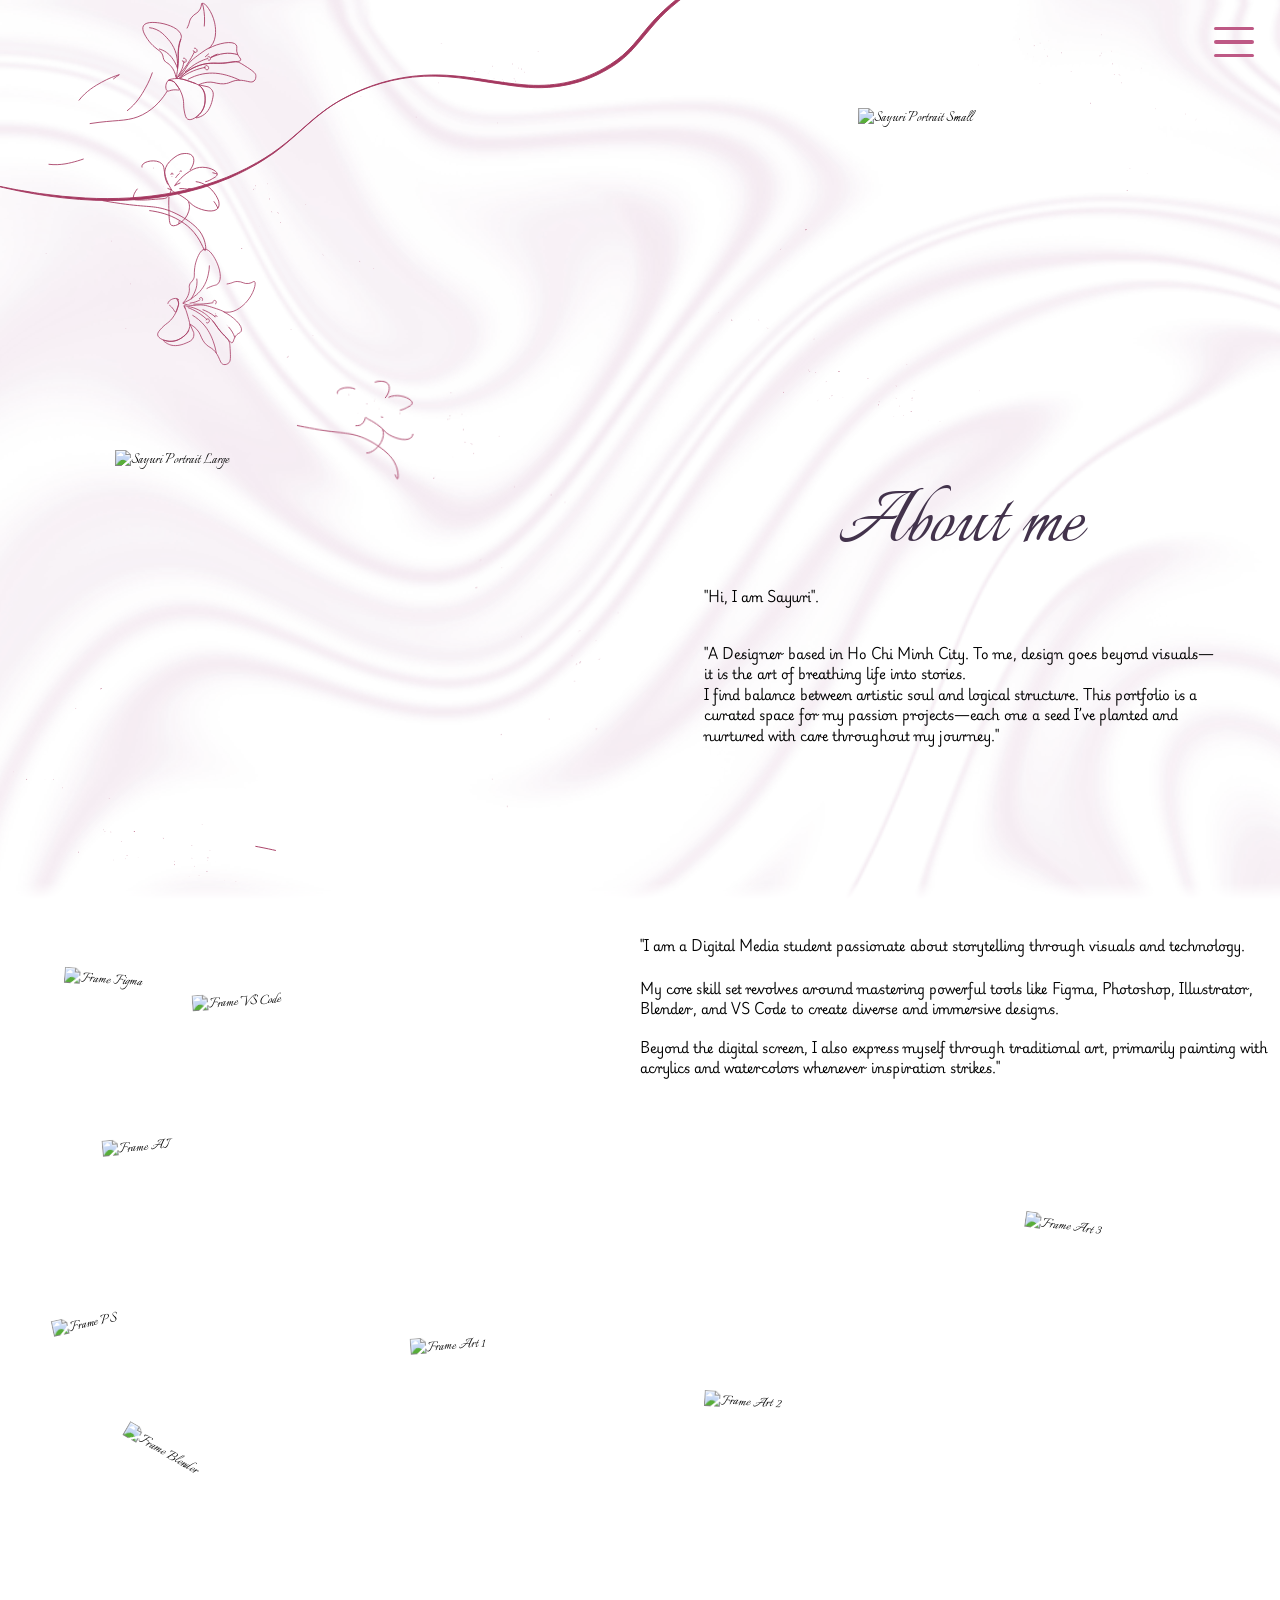
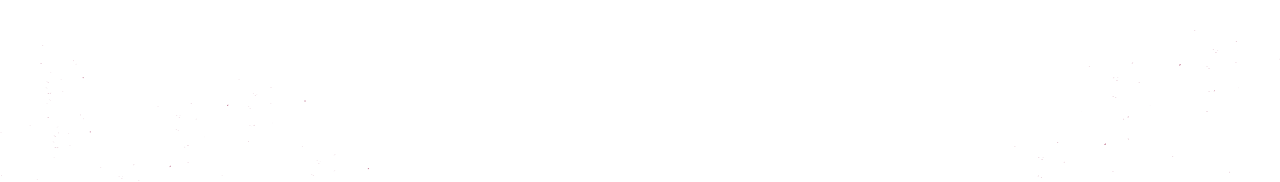
==== commit 433dc5ed: "Update link in hamburger menu to index.html" ====
--- a/about.html
+++ b/about.html
@@ -14,7 +14,7 @@
 <body>
     
     <div class="flashlight"></div>
-    <a href="homepage.html" class="hamburger-menu-wrapper" aria-label="Back to Homepage">
+    <a href="index.html" class="hamburger-menu-wrapper" aria-label="Back to Homepage">
     
     <div class="burger-icon">
         <span></span>
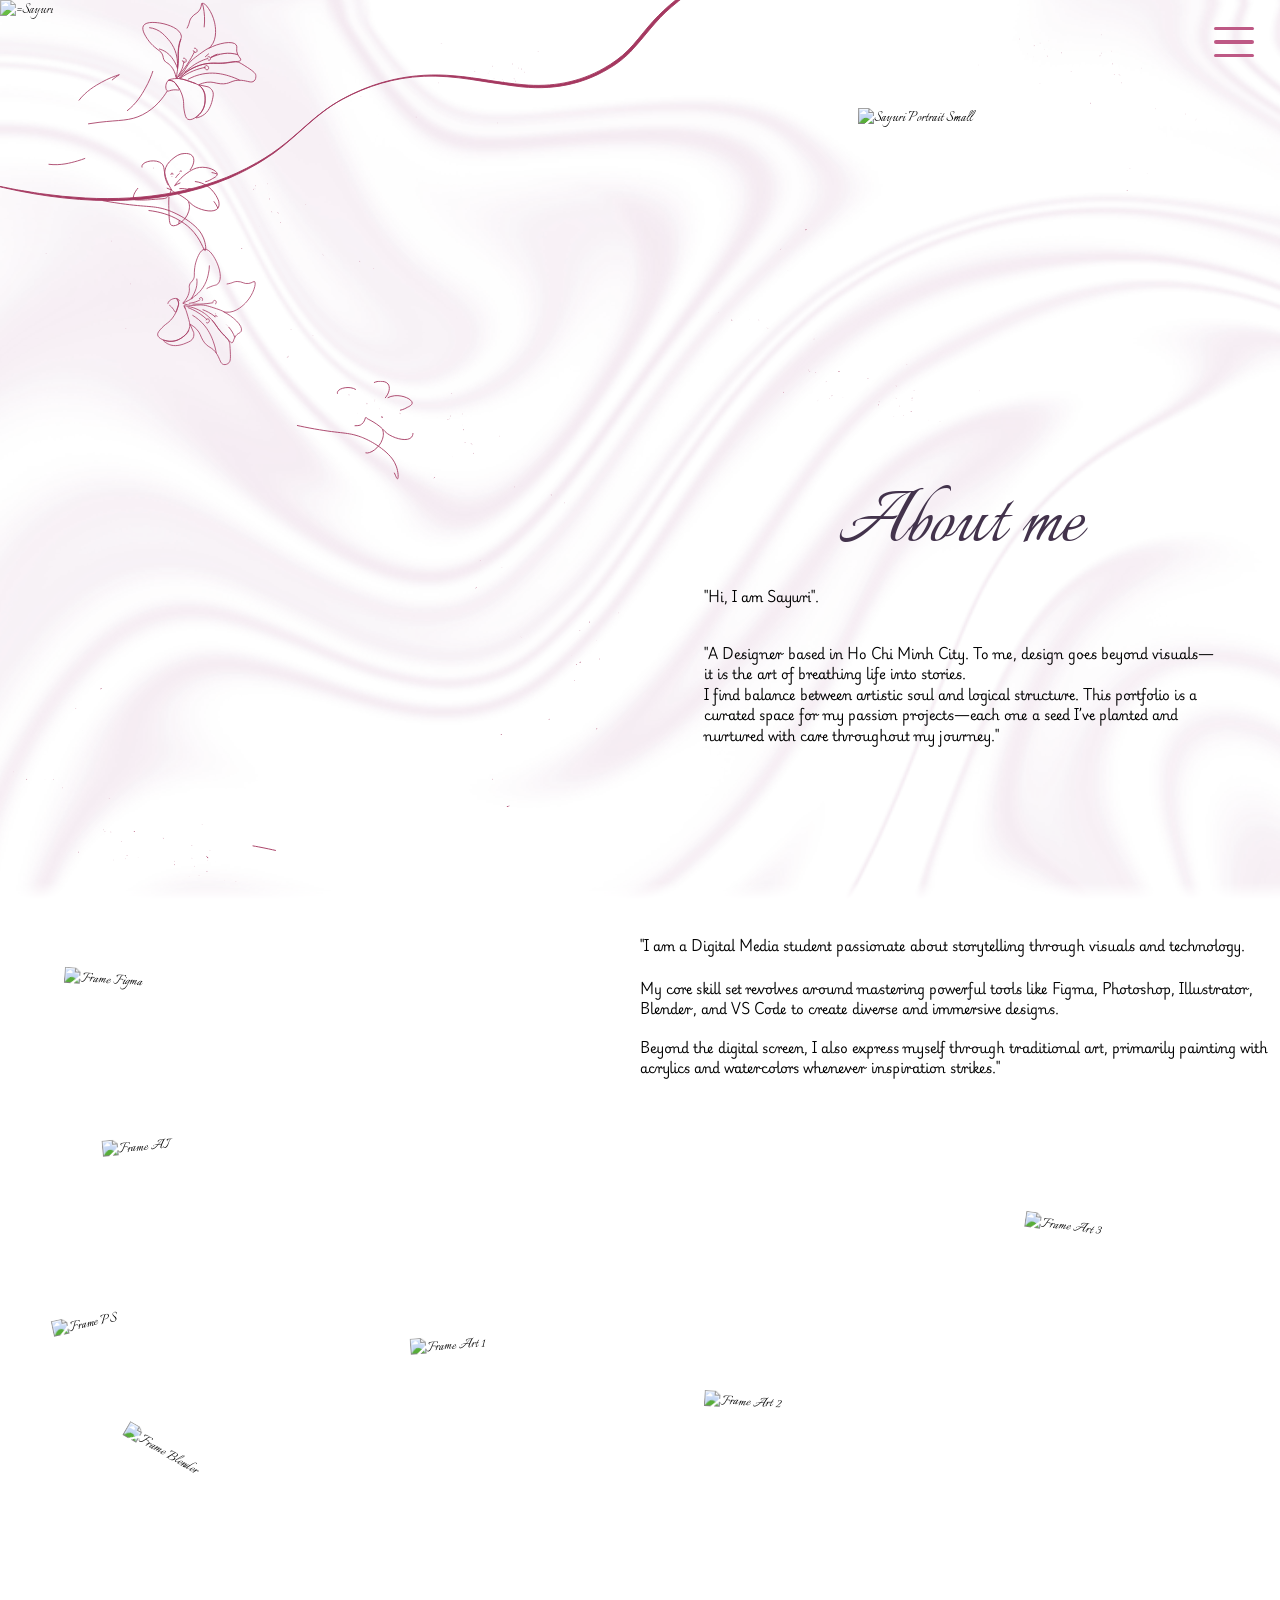
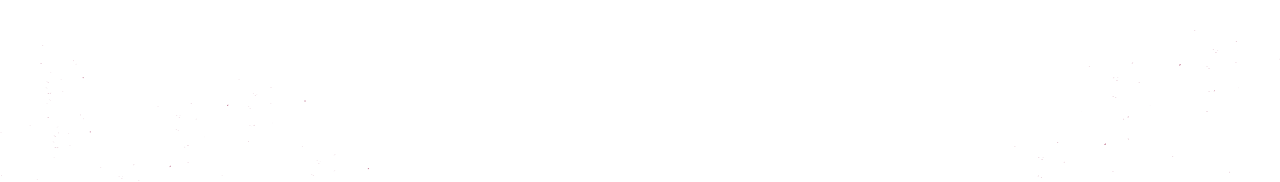
==== commit a4fa4887: "Update about.html" ====
--- a/about.html
+++ b/about.html
@@ -61,8 +61,8 @@
         </div>
 
         <div class="portrait-container">
-            <img src="Assets/About/IMG_7096 1.png" alt="Sayuri Portrait Small" class="portrait img-small">
-            <img src="Assets/About/IMG_7099 1.png" alt="Sayuri Portrait Large" class="portrait img-large">
+            <img src="assets/About/IMG_7096 1.png" alt="Sayuri Portrait Small" class="portrait img-small">
+            <img src="assets/About/IMG_7099 1.png""ass=ts/About/IMG_7099 1.png  alt==Sayuri Portrait Large
         </div>
 
         <div class="content-wrapper">
@@ -1053,44 +1053,44 @@
  <section class="section-2" id="section-2">
 
     <div class="click-group">
-        <img src="Assets/About/polaroid-6.png" alt="Frame Art 1" class="s2-polaroid-art p-art1">
-        <img src="Assets/About/img-1.png"      alt="Artwork 1"   class="s2-art-content i-art1">
+        <img src="assets/About/polaroid-6.png" alt="Frame Art 1" class="s2-polaroid-art p-art1">
+        <img src="assets/About/img-1.png"      alt="Artwork 1"   class="s2-art-content i-art1">
     </div>
 
     <div class="click-group">
-        <img src="Assets/About/polaroid-7.png" alt="Frame Art 2" class="s2-polaroid-art p-art2">
-        <img src="Assets/About/img-2.png"      alt="Artwork 2"   class="s2-art-content i-art2">
+        <img src="assets/About/polaroid-7.png" alt="Frame Art 2" class="s2-polaroid-art p-art2">
+        <img src="assets/About/img-2.png"      alt="Artwork 2"   class="s2-art-content i-art2">
     </div>
 
     <div class="click-group">
-        <img src="Assets/About/polaroid-8.png" alt="Frame Art 3" class="s2-polaroid-art p-art3">
-        <img src="Assets/About/img-3.png"      alt="Artwork 3"   class="s2-art-content i-art3">
+        <img src="assets/About/polaroid-8.png" alt="Frame Art 3" class="s2-polaroid-art p-art3">
+        <img src="assets/About/img-3.png"      alt="Artwork 3"   class="s2-art-content i-art3">
     </div>
 
 
     <div class="click-group">
-        <img src="Assets/About/polaroid-1.png" alt="Frame Figma" class="s2-polaroid p-figma">
-        <img src="Assets/About/figma-logo.png" alt="Logo Figma" class="s2-logo l-figma">
+        <img src="assets/About/polaroid-1.png" alt="Frame Figma" class="s2-polaroid p-figma">
+        <img src="assets/About/figma-logo.png" alt="Logo Figma" class="s2-logo l-figma">
     </div>
 
     <div class="click-group">
-        <img src="Assets/About/polaroid-5.png" alt="Frame VS Code" class="s2-polaroid p-vsc">
-        <img src="Assets/About/vsc-logo.png" alt="Logo VS Code" class="s2-logo l-vsc">
+        <img src="assets/About/polaroid-5.png""ass=ts/About/polaro d-5.p=g" alt="Frame VS Cod
+        <img src="assets/About/vsc-logo.png" alt="Logo VS Code" class="s2-logo l-vsc">
     </div>
 
     <div class="click-group">
-        <img src="Assets/About/polaroid-3.png" alt="Frame AI" class="s2-polaroid p-ai">
-        <img src="Assets/About/AI-logo.png" alt="Logo AI" class="s2-logo l-ai">
+        <img src="assets/About/polaroid-3.png" alt="Frame AI" class="s2-polaroid p-ai">
+        <img src="assets/About/AI-logo.png" alt="Logo AI" class="s2-logo l-ai">
     </div>
 
     <div class="click-group">
-        <img src="Assets/About/polaroid-2.png" alt="Frame PS" class="s2-polaroid p-ps">
-        <img src="Assets/About/pts-logo.png" alt="Logo PS" class="s2-logo l-ps">
+        <img src="assets/About/polaroid-2.png" alt="Frame PS" class="s2-polaroid p-ps">
+        <img src="assets/About/pts-logo.png" alt="Logo PS" class="s2-logo l-ps">
     </div>
 
     <div class="click-group">
-        <img src="Assets/About/polaroid-4.png" alt="Frame Blender" class="s2-polaroid p-blender">
-        <img src="Assets/About/blender-logo.png" alt="Logo Blender" class="s2-logo l-blender">
+        <img src="assets/About/polaroid-4.png" alt="Frame Blender" class="s2-polaroid p-blender">
+        <img src="assets/About/blender-logo.png" alt="Logo Blender" class="s2-logo l-blender">
     </div>
 
 
@@ -1104,18 +1104,18 @@
 
 
     <div class="butterflies-sec2-container">
-        <img src="Assets/About/butterfly-13.svg" alt="" class="element sec2-bf butterfly-13">
-        <img src="Assets/About/butterfly-14.svg" alt="" class="element sec2-bf butterfly-14">
-        <img src="Assets/About/butterfly-15.svg" alt="" class="element sec2-bf butterfly-15">
-        <img src="Assets/About/butterfly-16.svg" alt="" class="element sec2-bf butterfly-16">
-        <img src="Assets/About/butterfly-17.svg" alt="" class="element sec2-bf butterfly-17">
-        <img src="Assets/About/butterfly-18.svg" alt="" class="element sec2-bf butterfly-18">
-        <img src="Assets/About/butterfly-19.svg" alt="" class="element sec2-bf butterfly-19">
-        <img src="Assets/About/butterfly-20.svg" alt="" class="element sec2-bf butterfly-20">
-        <img src="Assets/About/butterfly-21.svg" alt="" class="element sec2-bf butterfly-21">
-        <img src="Assets/About/butterfly-22.svg" alt="" class="element sec2-bf butterfly-22">
-        <img src="Assets/About/butterfly-23.svg" alt="" class="element sec2-bf butterfly-23">
-        <img src="Assets/About/butterfly-24.svg" alt="" class="element sec2-bf butterfly-24">
+        <img src="assets/About/butterfly-13.svg" alt="" class="element sec2-bf butterfly-13">
+        <img src="assets/About/butterfly-14.svg" alt="" class="element sec2-bf butterfly-14">
+        <img src="assets/About/butterfly-15.svg" alt="" class="element sec2-bf butterfly-15">
+        <img src="assets/About/butterfly-16.svg" alt="" class="element sec2-bf butterfly-16">
+        <img src="assets/About/butterfly-17.svg" alt="" class="element sec2-bf butterfly-17">
+        <img src="assets/About/butterfly-18.svg" alt="" class="element sec2-bf butterfly-18">
+        <img src="assets/About/butterfly-19.svg" alt="" class="element sec2-bf butterfly-19">
+        <img src="assets/About/butterfly-20.svg" alt="" class="element sec2-bf butterfly-20">
+        <img src="assets/About/butterfly-21.svg" alt="" class="element sec2-bf butterfly-21">
+        <img src="assets/About/butterfly-22.svg" alt="" class="element sec2-bf butterfly-22">
+        <img src="assets/About/butterfly-23.svg" alt="" class="element sec2-bf butterfly-23">
+        <img src="assets/About/butterfly-24.svg" alt="" class="element sec2-bf butterfly-24">
     </div>
 
             <div class="element flower flower-13">
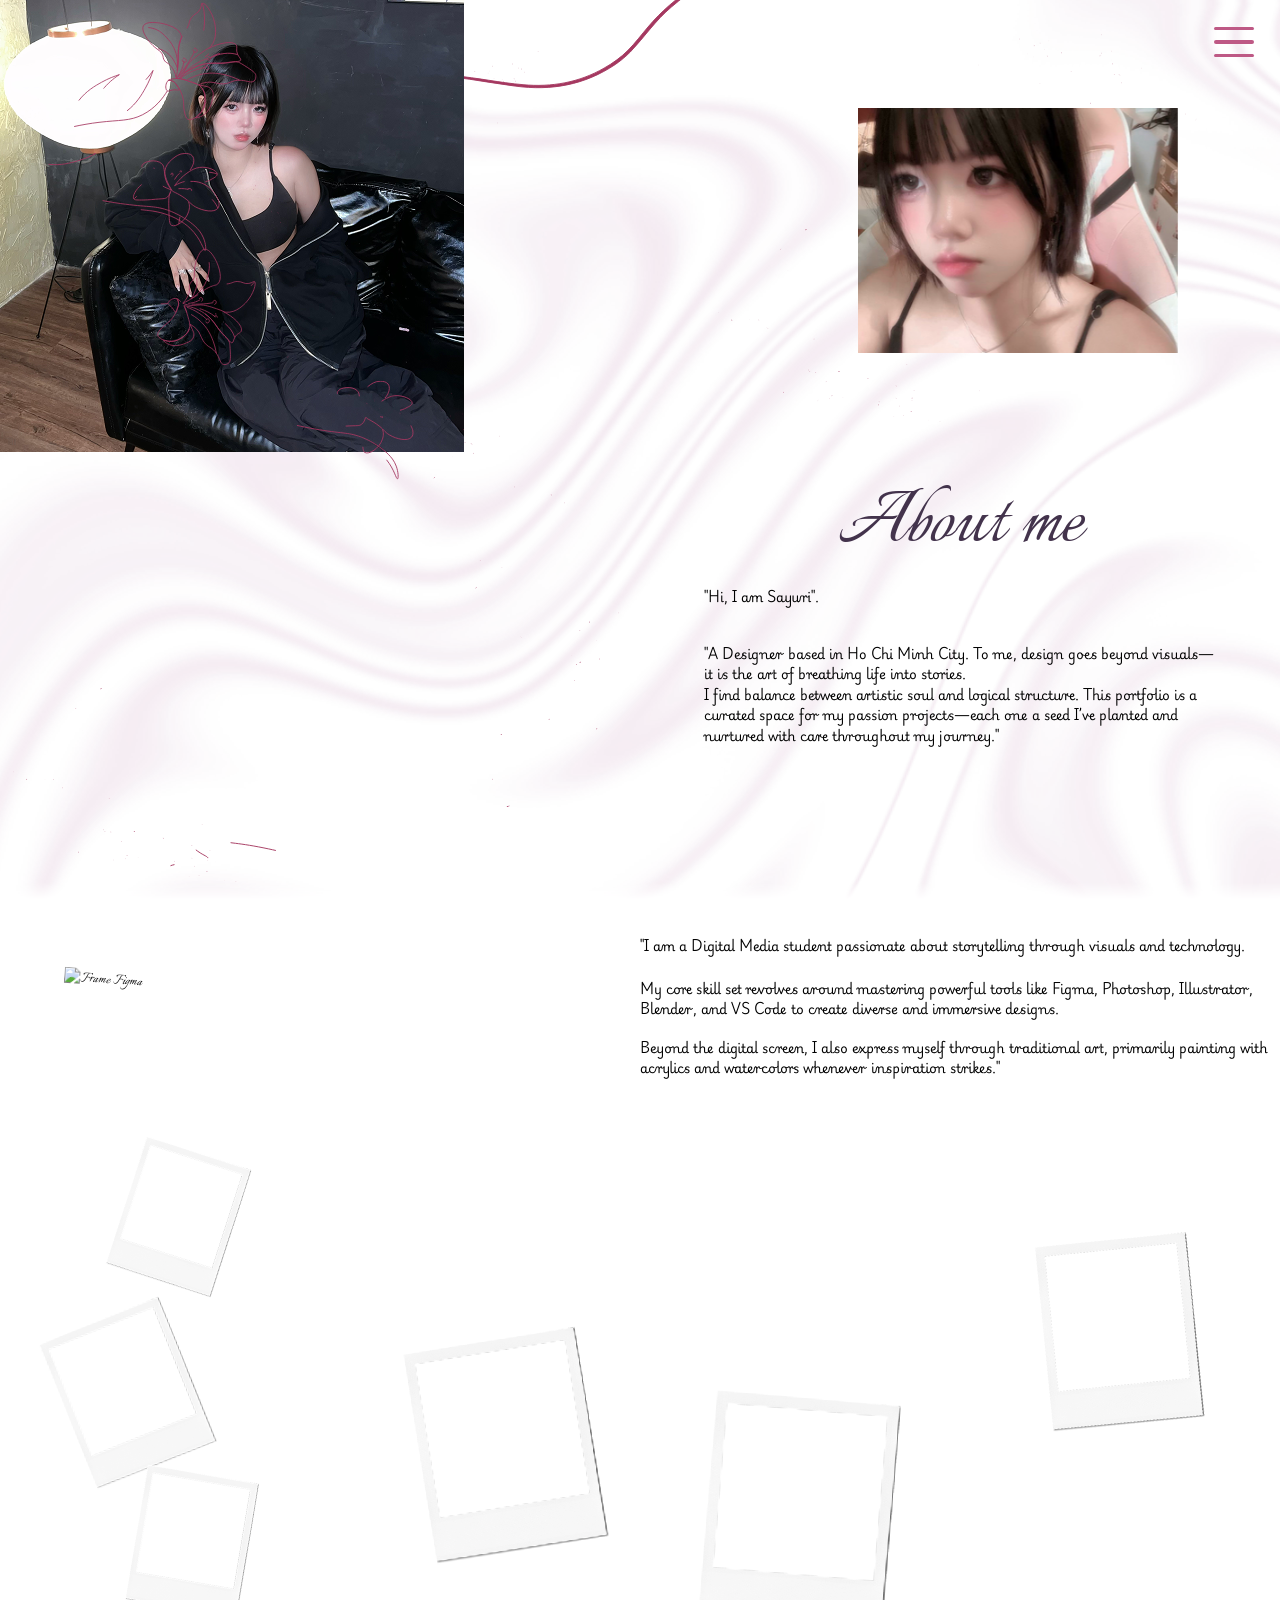
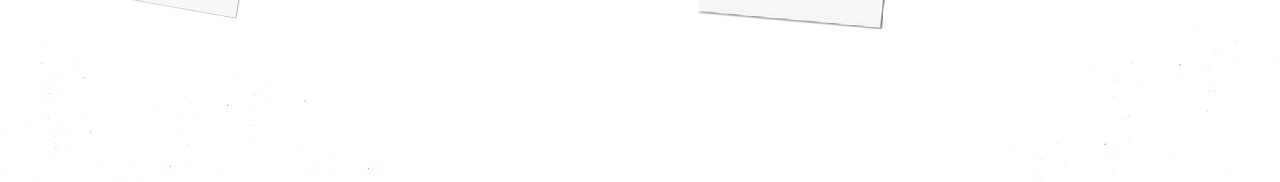
==== commit 63d2f56d: "Update image paths to use lowercase 'about'" ====
--- a/about.html
+++ b/about.html
@@ -61,8 +61,8 @@
         </div>
 
         <div class="portrait-container">
-            <img src="assets/About/IMG_7096 1.png" alt="Sayuri Portrait Small" class="portrait img-small">
-            <img src="assets/About/IMG_7099 1.png""ass=ts/About/IMG_7099 1.png  alt==Sayuri Portrait Large
+            <img src="assets/about/IMG_7096 1.png" alt="Sayuri Portrait Small" class="portrait img-small">
+            <img src="assets/about/IMG_7099 1.png""ass=ts/About/IMG_7099 1.png  alt==Sayuri Portrait Large
         </div>
 
         <div class="content-wrapper">
@@ -1053,18 +1053,18 @@
  <section class="section-2" id="section-2">
 
     <div class="click-group">
-        <img src="assets/About/polaroid-6.png" alt="Frame Art 1" class="s2-polaroid-art p-art1">
+        <img src="assets/about/polaroid-6.png" alt="Frame Art 1" class="s2-polaroid-art p-art1">
         <img src="assets/About/img-1.png"      alt="Artwork 1"   class="s2-art-content i-art1">
     </div>
 
     <div class="click-group">
-        <img src="assets/About/polaroid-7.png" alt="Frame Art 2" class="s2-polaroid-art p-art2">
-        <img src="assets/About/img-2.png"      alt="Artwork 2"   class="s2-art-content i-art2">
+        <img src="assets/about/polaroid-7.png" alt="Frame Art 2" class="s2-polaroid-art p-art2">
+        <img src="assets/about/img-2.png"      alt="Artwork 2"   class="s2-art-content i-art2">
     </div>
 
     <div class="click-group">
-        <img src="assets/About/polaroid-8.png" alt="Frame Art 3" class="s2-polaroid-art p-art3">
-        <img src="assets/About/img-3.png"      alt="Artwork 3"   class="s2-art-content i-art3">
+        <img src="assets/about/polaroid-8.png" alt="Frame Art 3" class="s2-polaroid-art p-art3">
+        <img src="assets/about/img-3.png"      alt="Artwork 3"   class="s2-art-content i-art3">
     </div>
 
 
@@ -1074,23 +1074,23 @@
     </div>
 
     <div class="click-group">
-        <img src="assets/About/polaroid-5.png""ass=ts/About/polaro d-5.p=g" alt="Frame VS Cod
-        <img src="assets/About/vsc-logo.png" alt="Logo VS Code" class="s2-logo l-vsc">
+        <img src="assets/about/polaroid-5.png""ass=ts/About/polaro d-5.p=g" alt="Frame VS Cod
+        <img src="assets/about/vsc-logo.png" alt="Logo VS Code" class="s2-logo l-vsc">
     </div>
 
     <div class="click-group">
-        <img src="assets/About/polaroid-3.png" alt="Frame AI" class="s2-polaroid p-ai">
-        <img src="assets/About/AI-logo.png" alt="Logo AI" class="s2-logo l-ai">
+        <img src="assets/about/polaroid-3.png" alt="Frame AI" class="s2-polaroid p-ai">
+        <img src="assets/about/AI-logo.png" alt="Logo AI" class="s2-logo l-ai">
     </div>
 
     <div class="click-group">
-        <img src="assets/About/polaroid-2.png" alt="Frame PS" class="s2-polaroid p-ps">
-        <img src="assets/About/pts-logo.png" alt="Logo PS" class="s2-logo l-ps">
+        <img src="assets/about/polaroid-2.png" alt="Frame PS" class="s2-polaroid p-ps">
+        <img src="assets/about/pts-logo.png" alt="Logo PS" class="s2-logo l-ps">
     </div>
 
     <div class="click-group">
-        <img src="assets/About/polaroid-4.png" alt="Frame Blender" class="s2-polaroid p-blender">
-        <img src="assets/About/blender-logo.png" alt="Logo Blender" class="s2-logo l-blender">
+        <img src="assets/about/polaroid-4.png" alt="Frame Blender" class="s2-polaroid p-blender">
+        <img src="assets/about/blender-logo.png" alt="Logo Blender" class="s2-logo l-blender">
     </div>
 
 
@@ -1104,8 +1104,8 @@
 
 
     <div class="butterflies-sec2-container">
-        <img src="assets/About/butterfly-13.svg" alt="" class="element sec2-bf butterfly-13">
-        <img src="assets/About/butterfly-14.svg" alt="" class="element sec2-bf butterfly-14">
+        <img src="assets/about/butterfly-13.svg" alt="" class="element sec2-bf butterfly-13">
+        <img src="assets/about/butterfly-14.svg" alt="" class="element sec2-bf butterfly-14">
         <img src="assets/About/butterfly-15.svg" alt="" class="element sec2-bf butterfly-15">
         <img src="assets/About/butterfly-16.svg" alt="" class="element sec2-bf butterfly-16">
         <img src="assets/About/butterfly-17.svg" alt="" class="element sec2-bf butterfly-17">
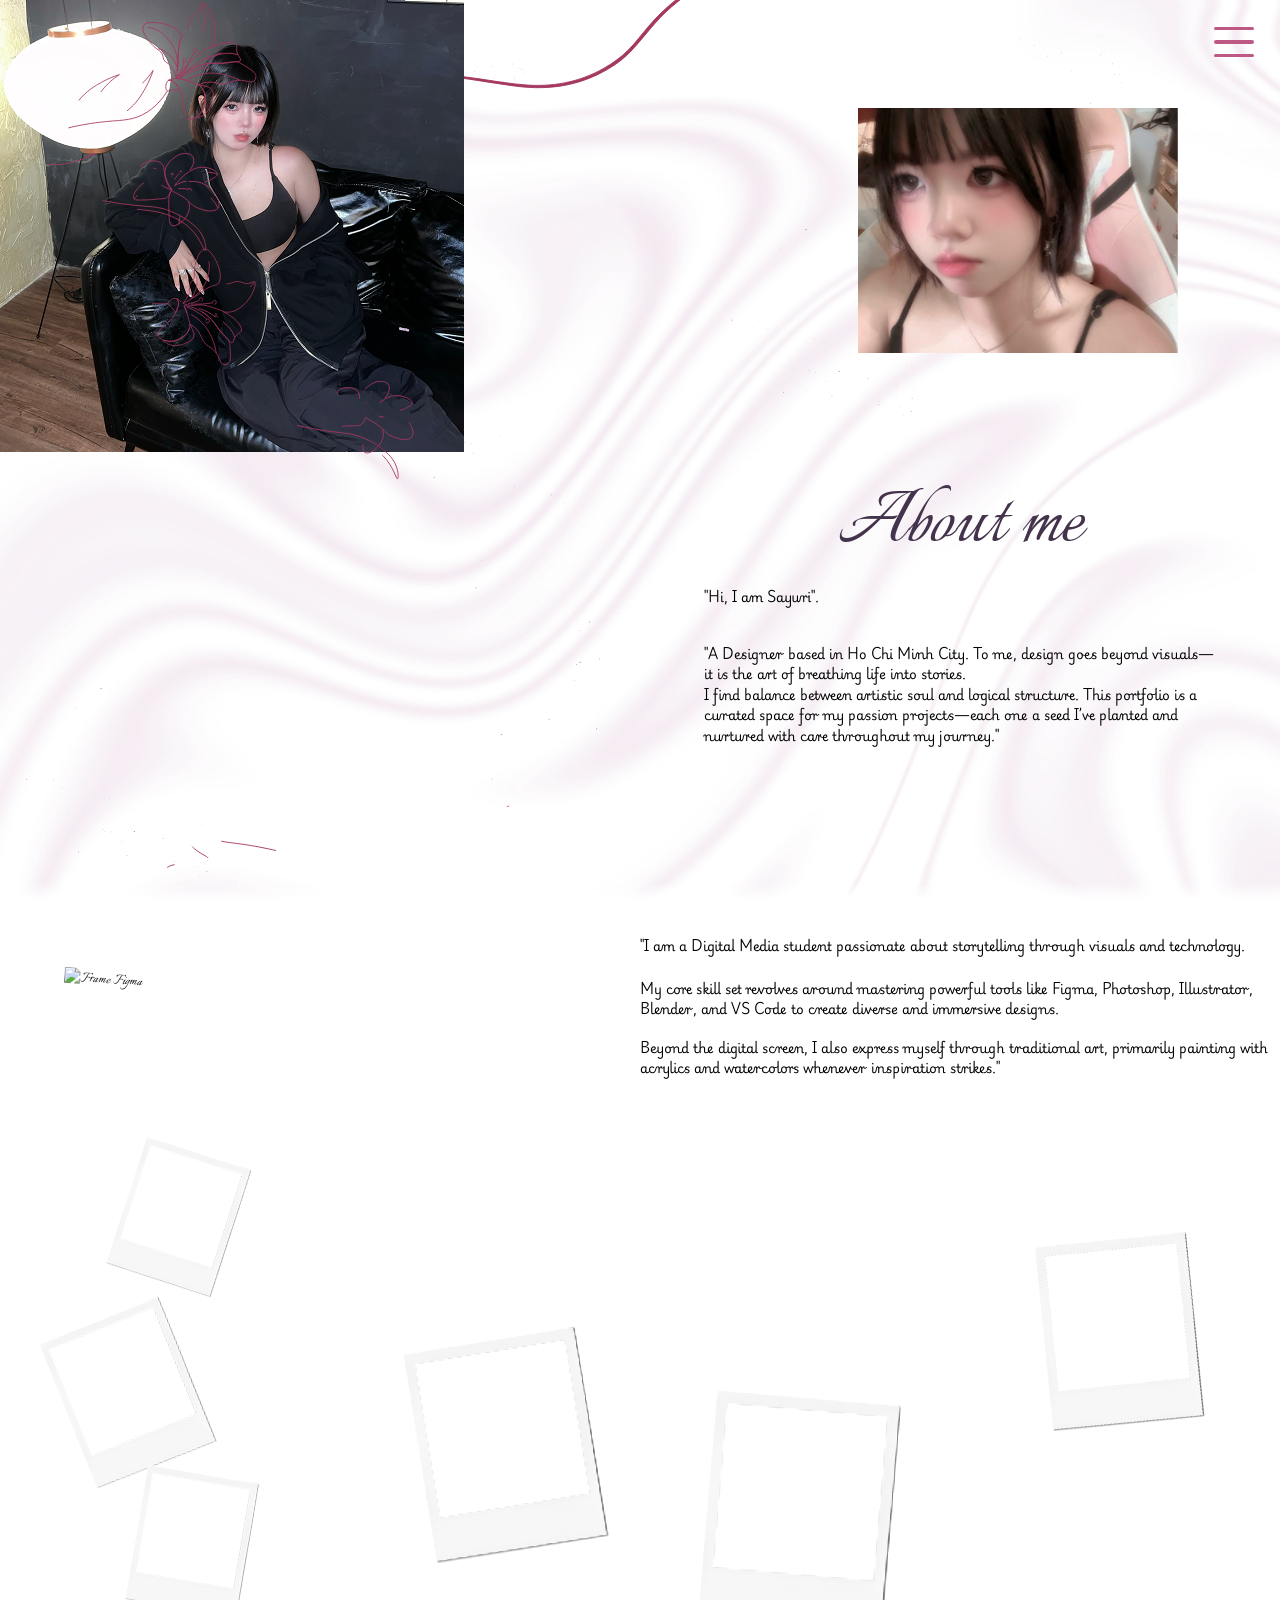
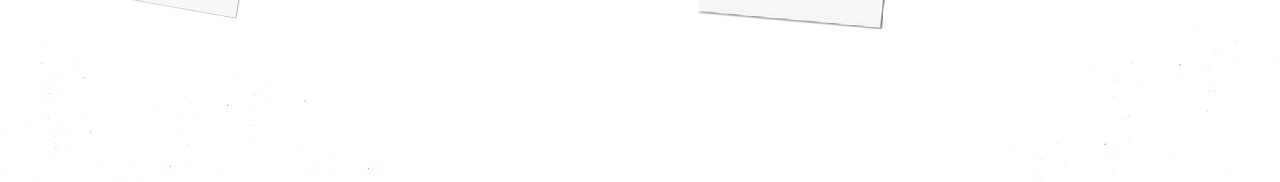
==== commit 03f5d54e: "Update about.html" ====
--- a/about.html
+++ b/about.html
@@ -1106,16 +1106,16 @@
     <div class="butterflies-sec2-container">
         <img src="assets/about/butterfly-13.svg" alt="" class="element sec2-bf butterfly-13">
         <img src="assets/about/butterfly-14.svg" alt="" class="element sec2-bf butterfly-14">
-        <img src="assets/About/butterfly-15.svg" alt="" class="element sec2-bf butterfly-15">
-        <img src="assets/About/butterfly-16.svg" alt="" class="element sec2-bf butterfly-16">
-        <img src="assets/About/butterfly-17.svg" alt="" class="element sec2-bf butterfly-17">
-        <img src="assets/About/butterfly-18.svg" alt="" class="element sec2-bf butterfly-18">
-        <img src="assets/About/butterfly-19.svg" alt="" class="element sec2-bf butterfly-19">
-        <img src="assets/About/butterfly-20.svg" alt="" class="element sec2-bf butterfly-20">
-        <img src="assets/About/butterfly-21.svg" alt="" class="element sec2-bf butterfly-21">
-        <img src="assets/About/butterfly-22.svg" alt="" class="element sec2-bf butterfly-22">
-        <img src="assets/About/butterfly-23.svg" alt="" class="element sec2-bf butterfly-23">
-        <img src="assets/About/butterfly-24.svg" alt="" class="element sec2-bf butterfly-24">
+        <img src="assets/about/butterfly-15.svg" alt="" class="element sec2-bf butterfly-15">
+        <img src="assets/about/butterfly-16.svg" alt="" class="element sec2-bf butterfly-16">
+        <img src="assets/about/butterfly-17.svg" alt="" class="element sec2-bf butterfly-17">
+        <img src="assets/about/butterfly-18.svg" alt="" class="element sec2-bf butterfly-18">
+        <img src="assets/about/butterfly-19.svg" alt="" class="element sec2-bf butterfly-19">
+        <img src="assets/about/butterfly-20.svg" alt="" class="element sec2-bf butterfly-20">
+        <img src="assets/about/butterfly-21.svg" alt="" class="element sec2-bf butterfly-21">
+        <img src="assets/about/butterfly-22.svg" alt="" class="element sec2-bf butterfly-22">
+        <img src="assets/about/butterfly-23.svg" alt="" class="element sec2-bf butterfly-23">
+        <img src="assets/about/butterfly-24.svg" alt="" class="element sec2-bf butterfly-24">
     </div>
 
             <div class="element flower flower-13">
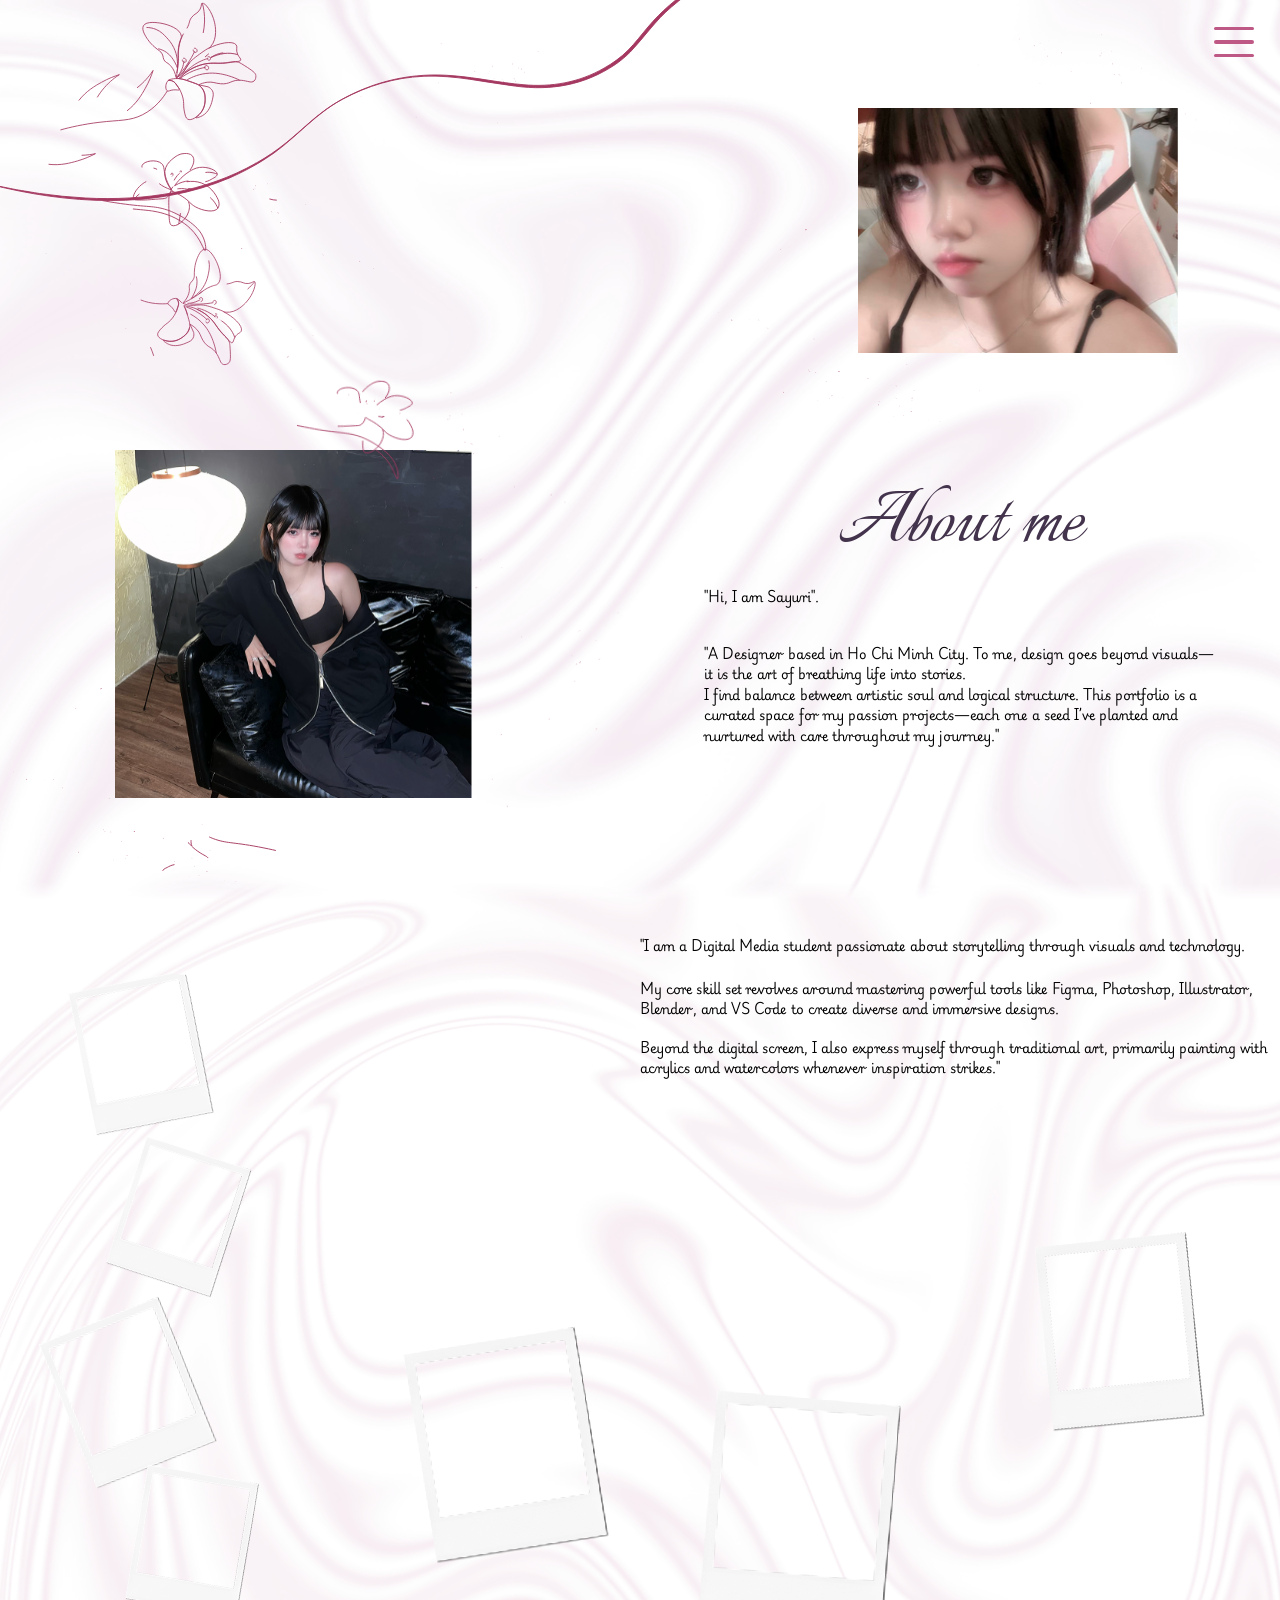
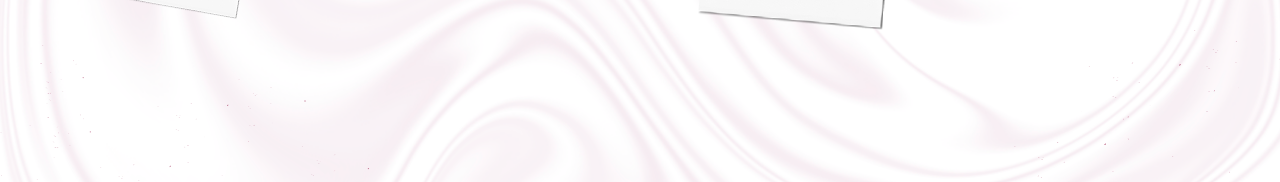
==== commit c64cd42c: "Update about.html" ====
--- a/about.html
+++ b/about.html
@@ -61,8 +61,8 @@
         </div>
 
         <div class="portrait-container">
-            <img src="assets/about/IMG_7096 1.png" alt="Sayuri Portrait Small" class="portrait img-small">
-            <img src="assets/about/IMG_7099 1.png""ass=ts/About/IMG_7099 1.png  alt==Sayuri Portrait Large
+            <img src="assets/about/IMG_7096%201.png" alt="Sayuri Portrait Small" class="portrait img-small">
+            <img src="assets/about/IMG_7099%201.png" alt="Sayuri Portrait Large" class="portrait img-large">
         </div>
 
         <div class="content-wrapper">
@@ -1054,7 +1054,7 @@
 
     <div class="click-group">
         <img src="assets/about/polaroid-6.png" alt="Frame Art 1" class="s2-polaroid-art p-art1">
-        <img src="assets/About/img-1.png"      alt="Artwork 1"   class="s2-art-content i-art1">
+        <img src="assets/about/img-1.png"      alt="Artwork 1"   class="s2-art-content i-art1">
     </div>
 
     <div class="click-group">
@@ -1069,8 +1069,8 @@
 
 
     <div class="click-group">
-        <img src="assets/About/polaroid-1.png" alt="Frame Figma" class="s2-polaroid p-figma">
-        <img src="assets/About/figma-logo.png" alt="Logo Figma" class="s2-logo l-figma">
+        <img src="assets/about/polaroid-1.png" alt="Frame Figma" class="s2-polaroid p-figma">
+        <img src="assets/about/figma-logo.png" alt="Logo Figma" class="s2-logo l-figma">
     </div>
 
     <div class="click-group">
--- a/about.css
+++ b/about.css
@@ -672,7 +672,7 @@
     position: relative;
     width: 100%;
     min-height: 100vh; 
-    background-image: url('Assets/About/texture-2.png');
+    background-image: url('assets/about/texture-2.png');
     background-size: cover;
     background-position: center;
     background-repeat: no-repeat;
@@ -1089,4 +1089,4 @@
 .click-group.revealed .s2-logo,
 .click-group.revealed .s2-art-content {
     opacity: 1;
-}+}
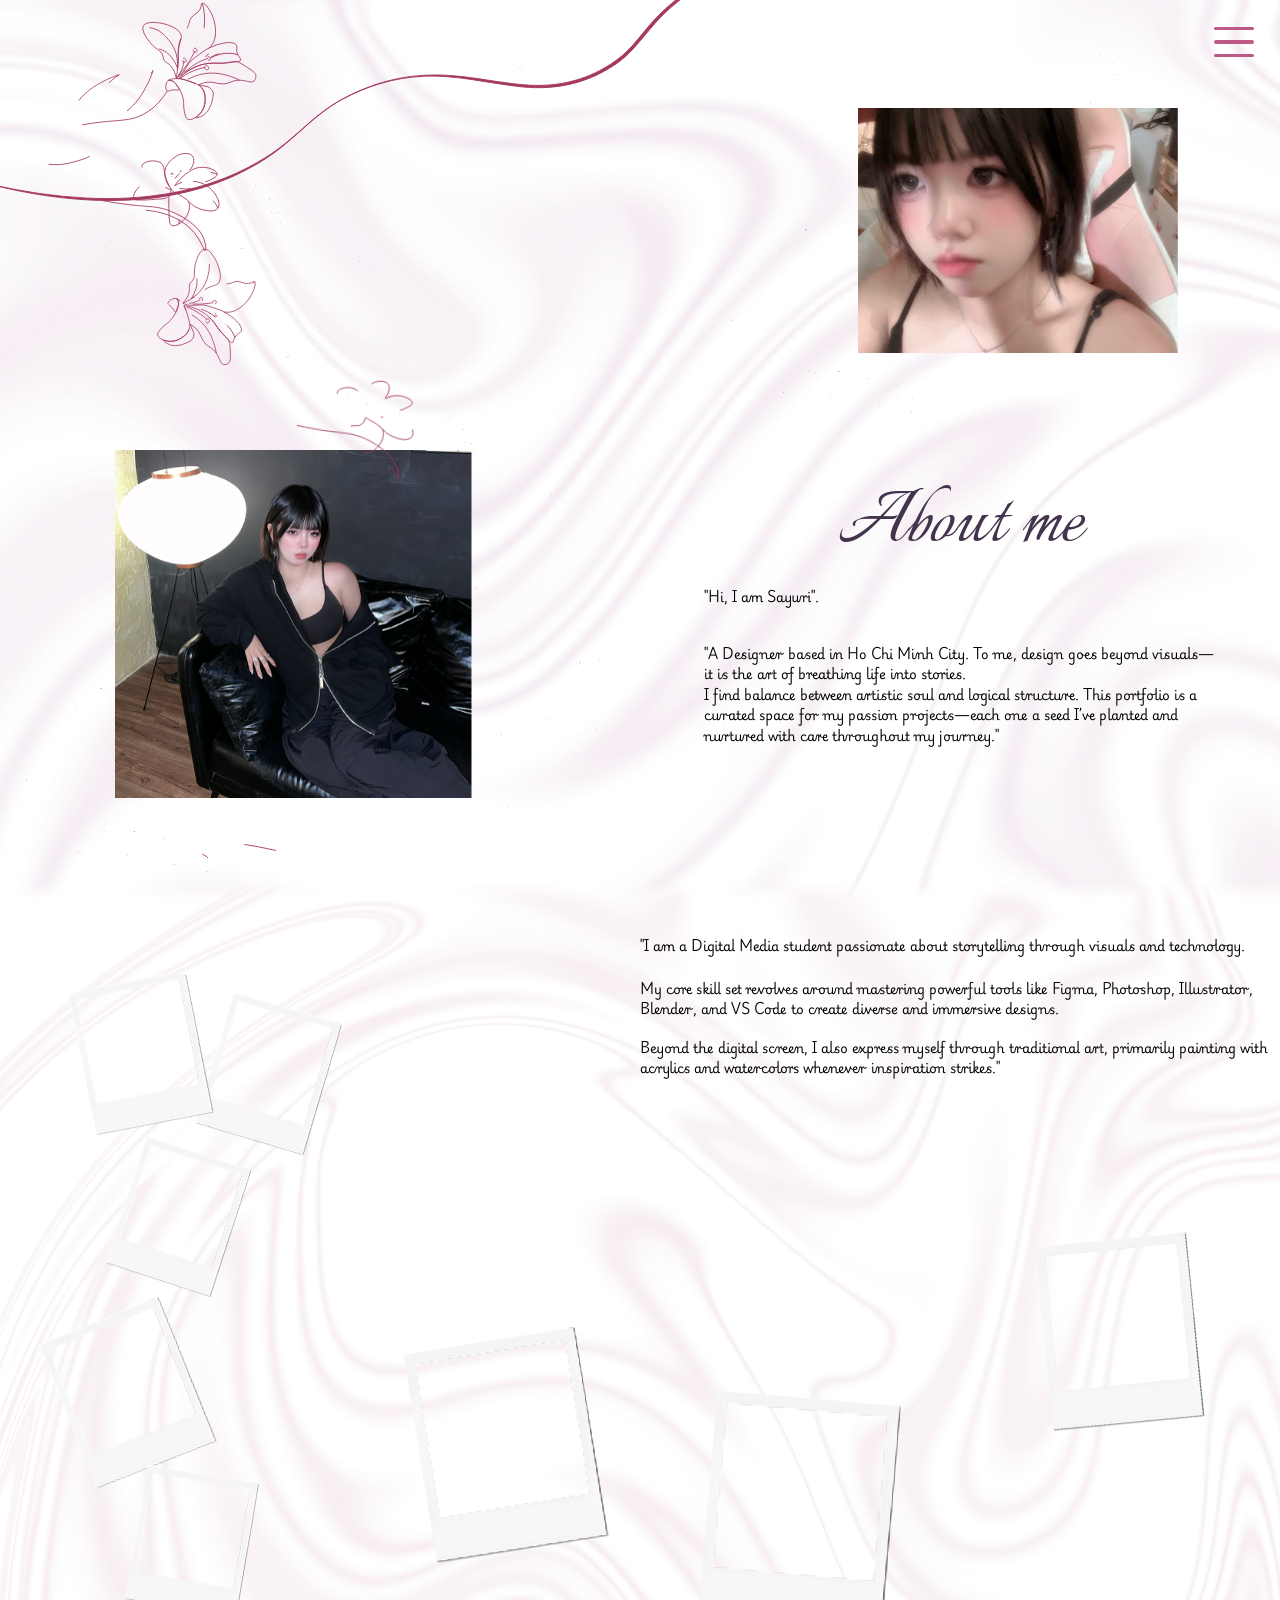
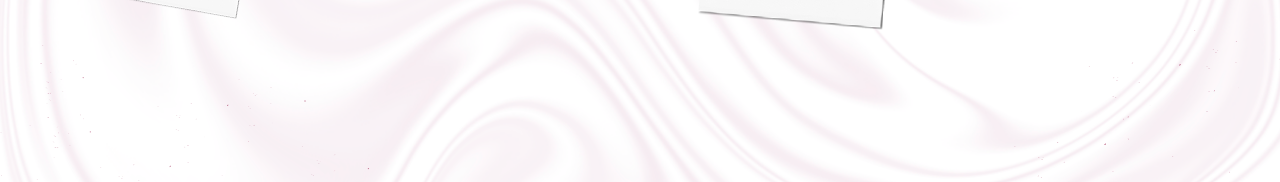
==== commit 7fa6db1e: "Update about.html" ====
--- a/about.html
+++ b/about.html
@@ -1074,7 +1074,7 @@
     </div>
 
     <div class="click-group">
-        <img src="assets/about/polaroid-5.png""ass=ts/About/polaro d-5.p=g" alt="Frame VS Cod
+        <img src="assets/about/polaroid-5.png" alt="Frame VS Code" class="s2-polaroid p-vsc">
         <img src="assets/about/vsc-logo.png" alt="Logo VS Code" class="s2-logo l-vsc">
     </div>
 
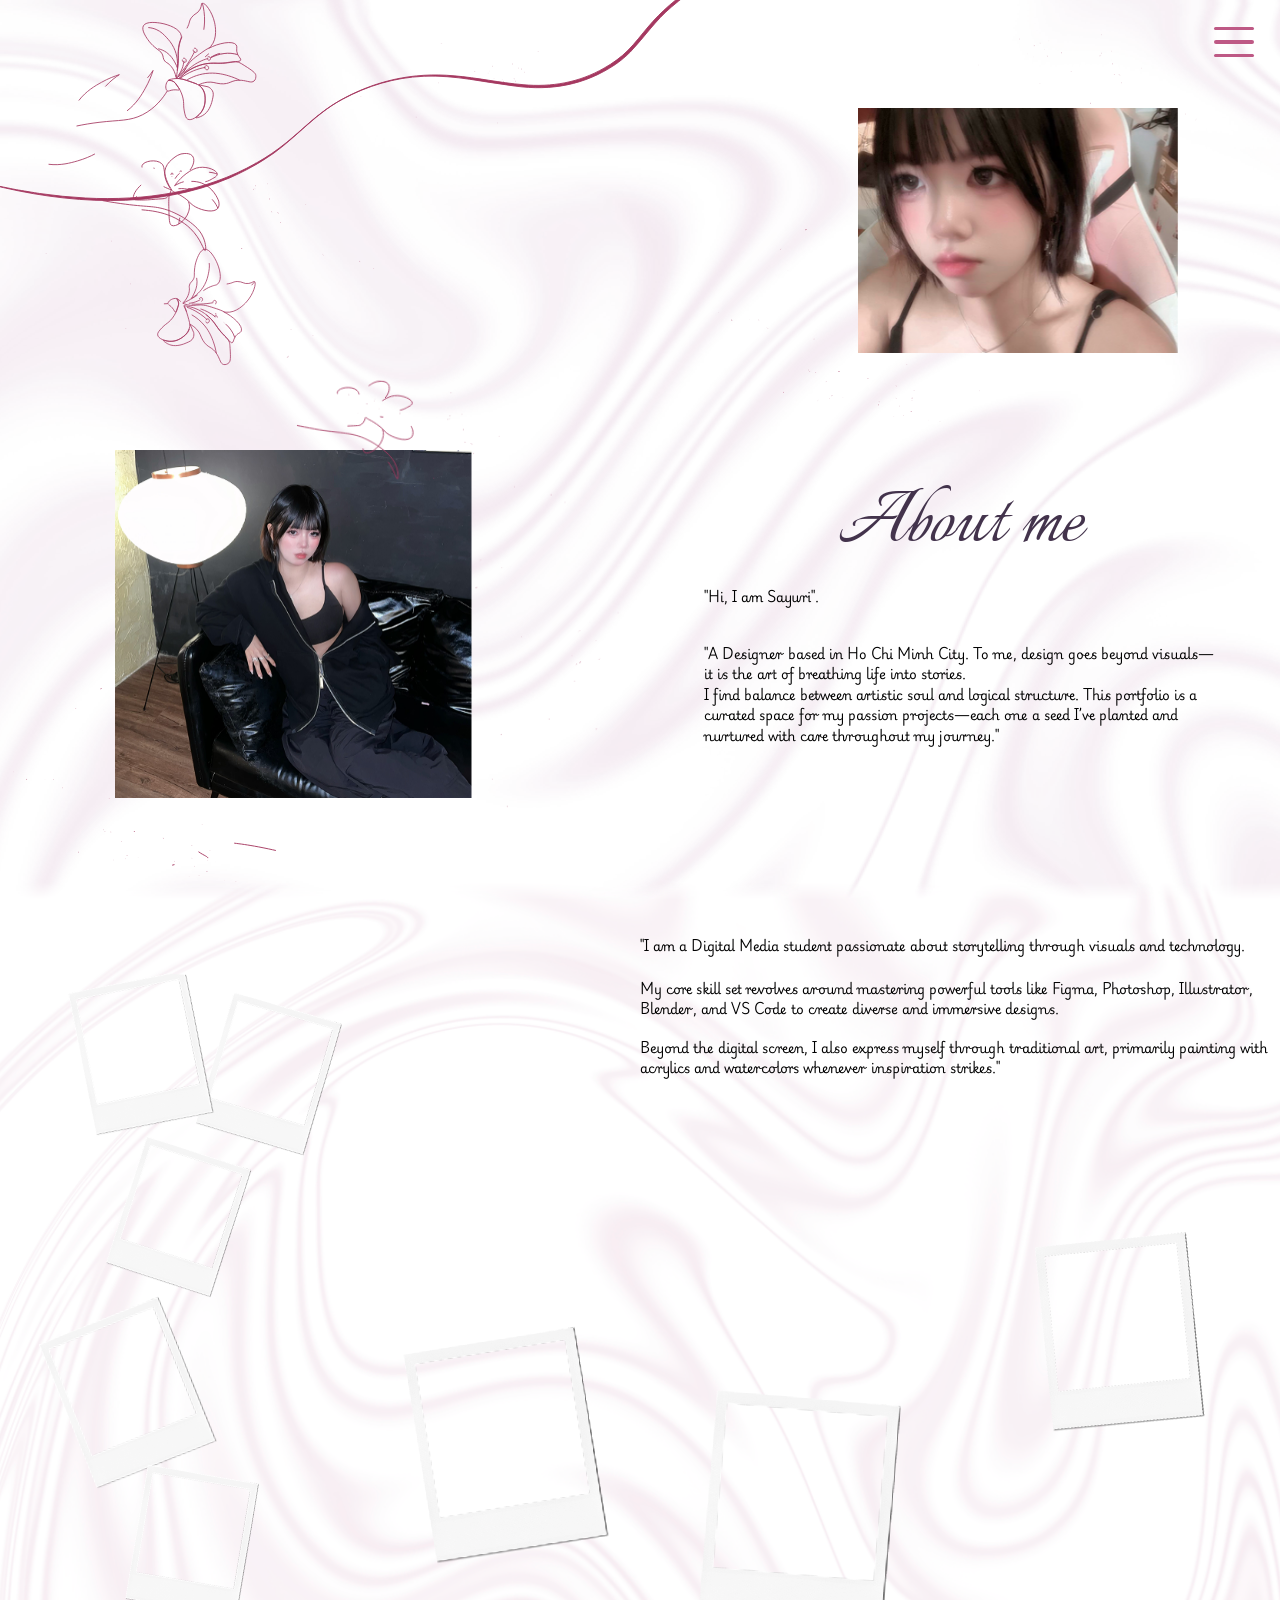
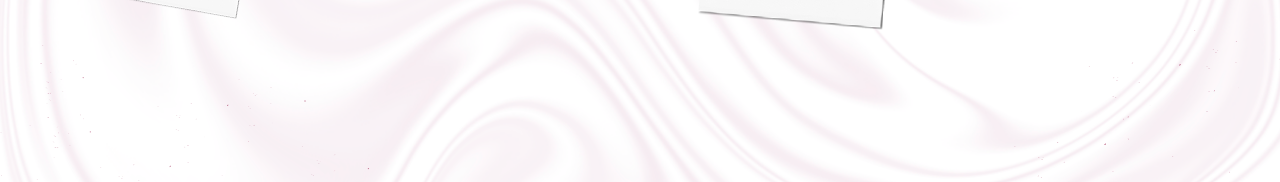
==== commit ebdd5577: "Fix indentation for click-group div in about.html" ====
--- a/about.html
+++ b/about.html
@@ -1073,7 +1073,7 @@
         <img src="assets/about/figma-logo.png" alt="Logo Figma" class="s2-logo l-figma">
     </div>
 
-    <div class="click-group">
+   <div class="click-group">
         <img src="assets/about/polaroid-5.png" alt="Frame VS Code" class="s2-polaroid p-vsc">
         <img src="assets/about/vsc-logo.png" alt="Logo VS Code" class="s2-logo l-vsc">
     </div>
